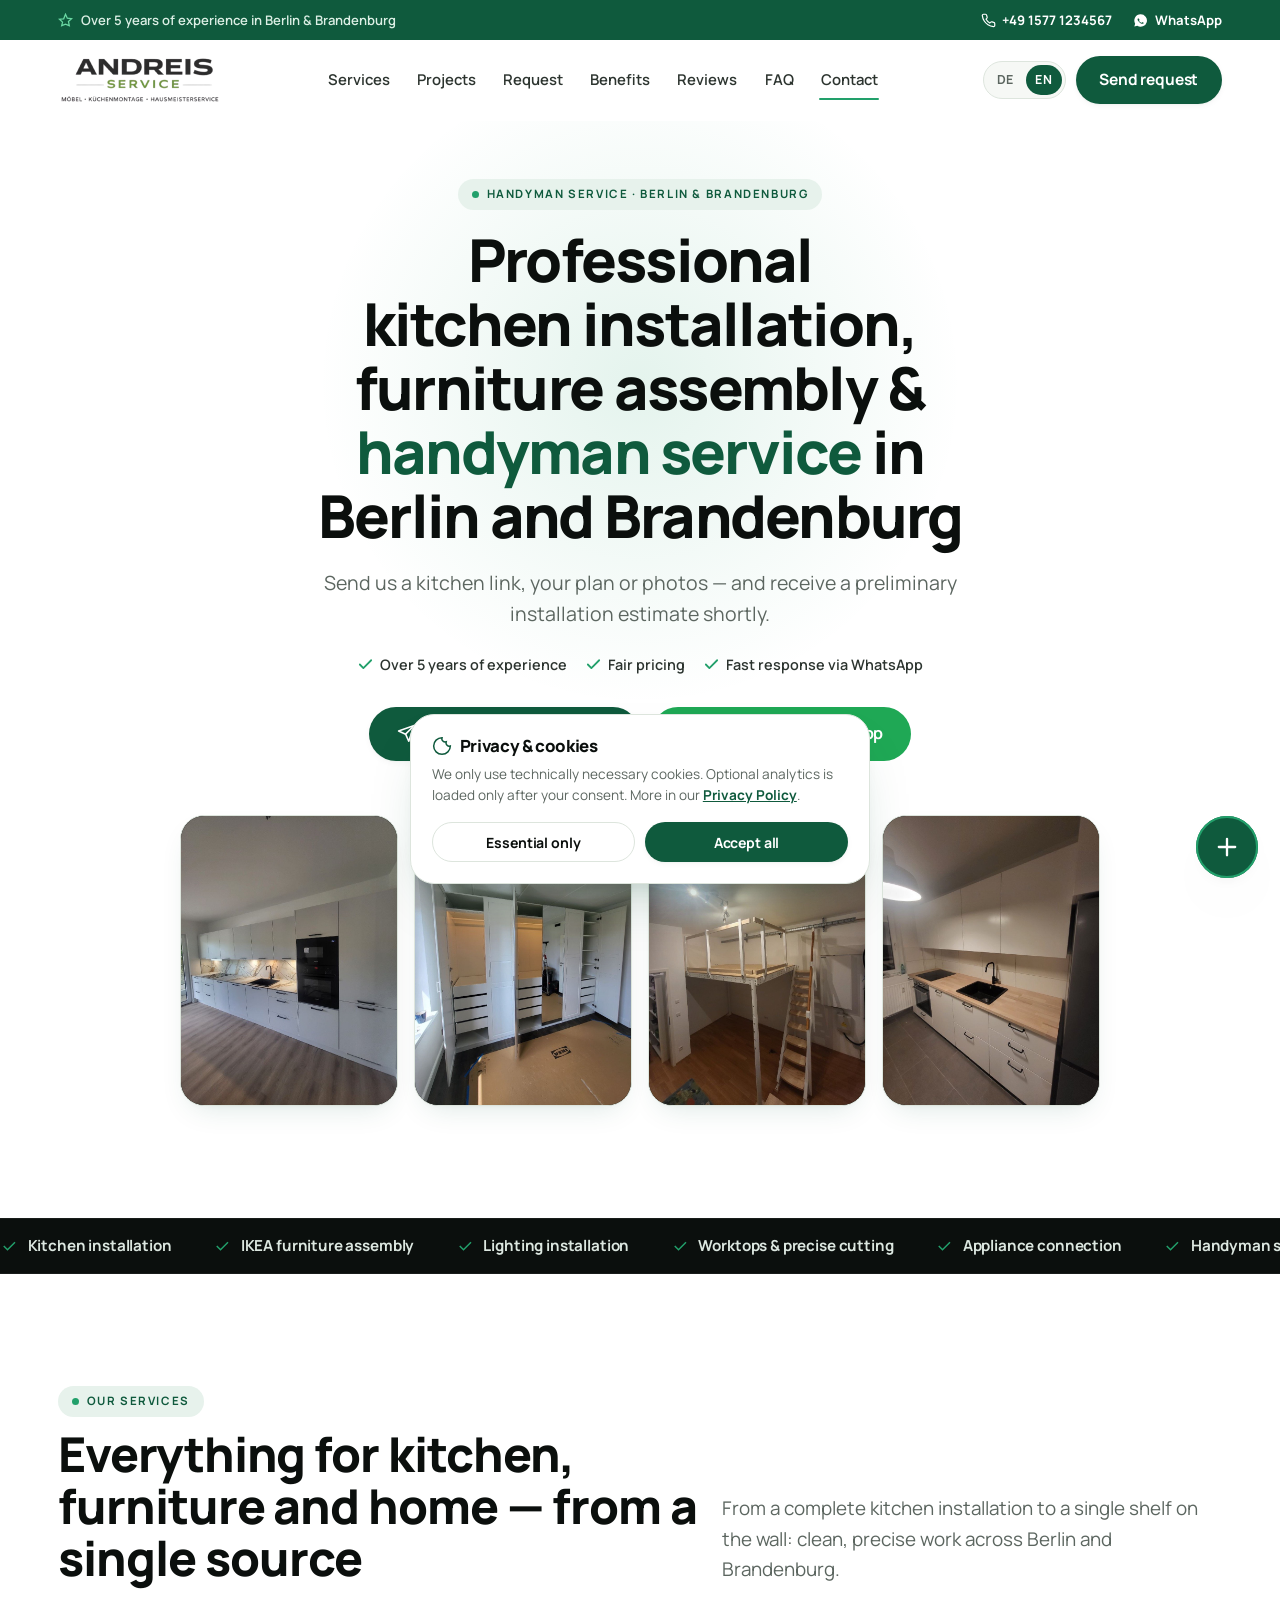
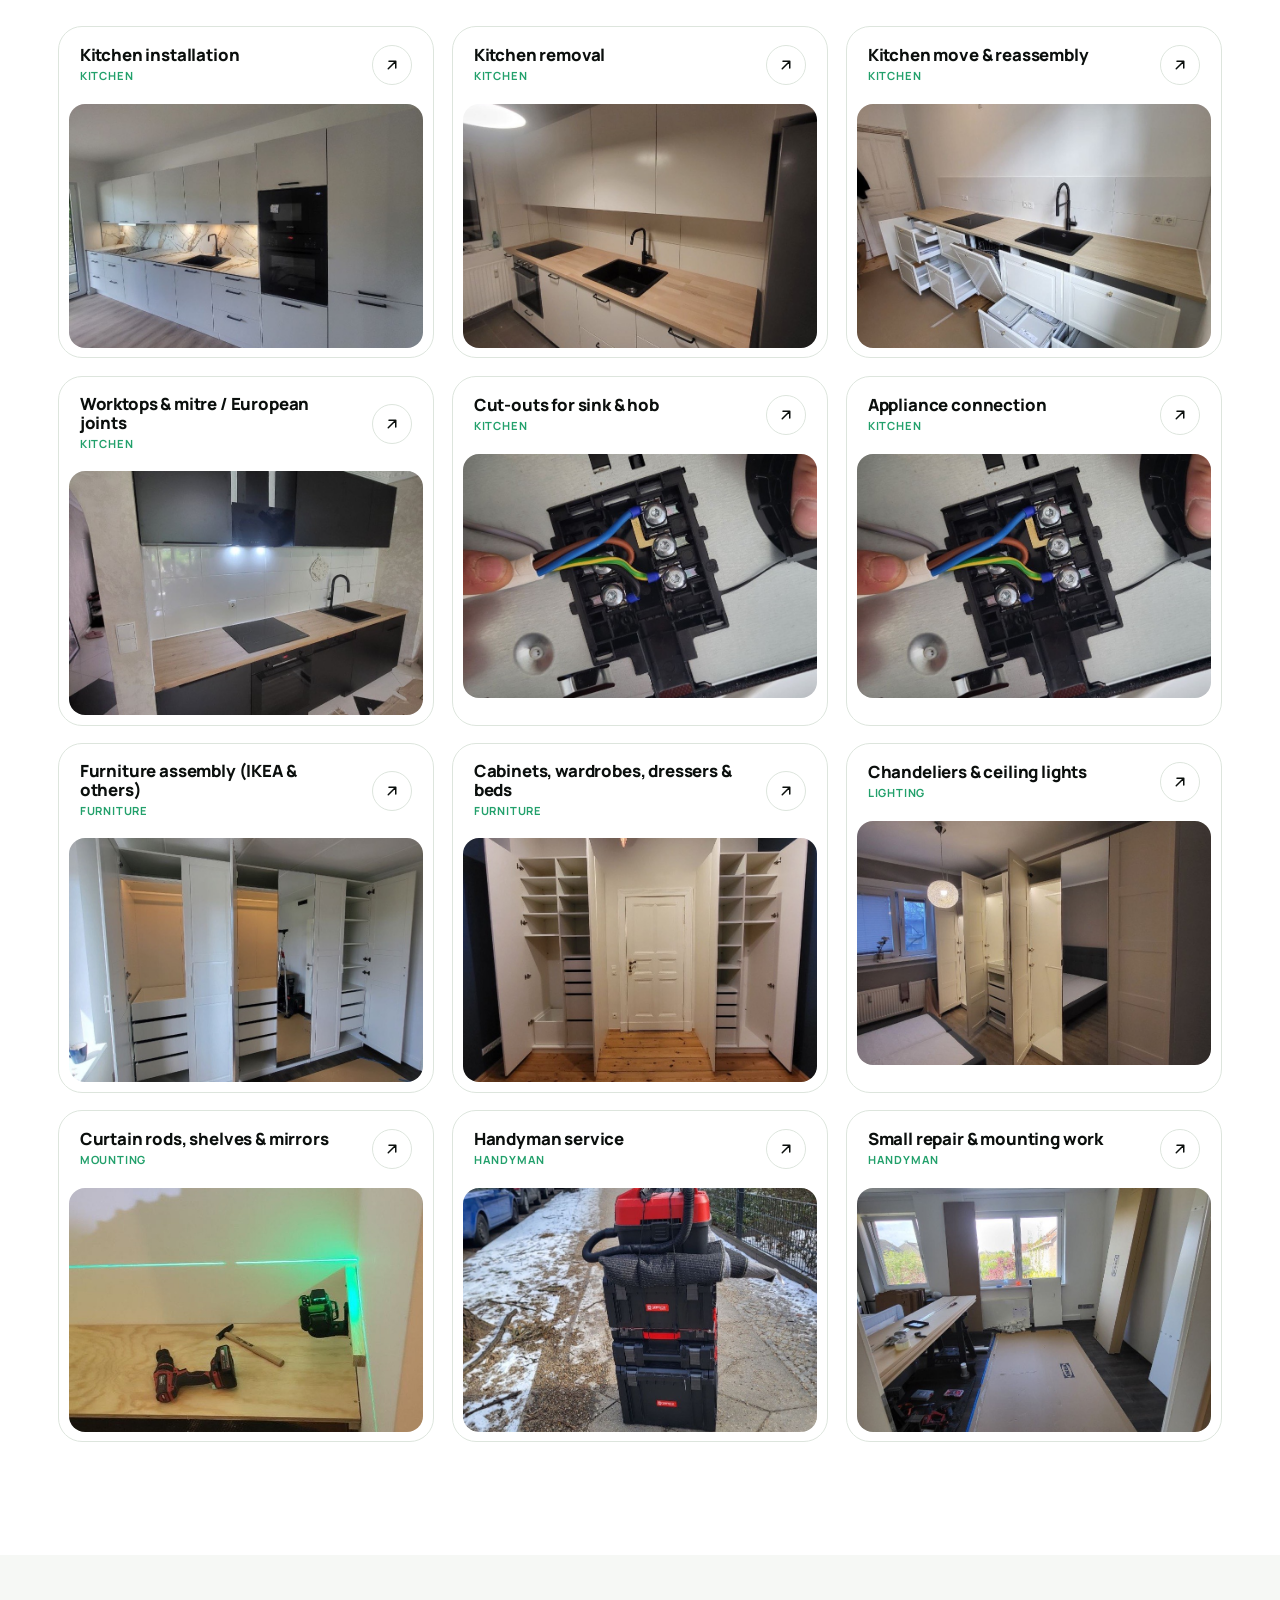
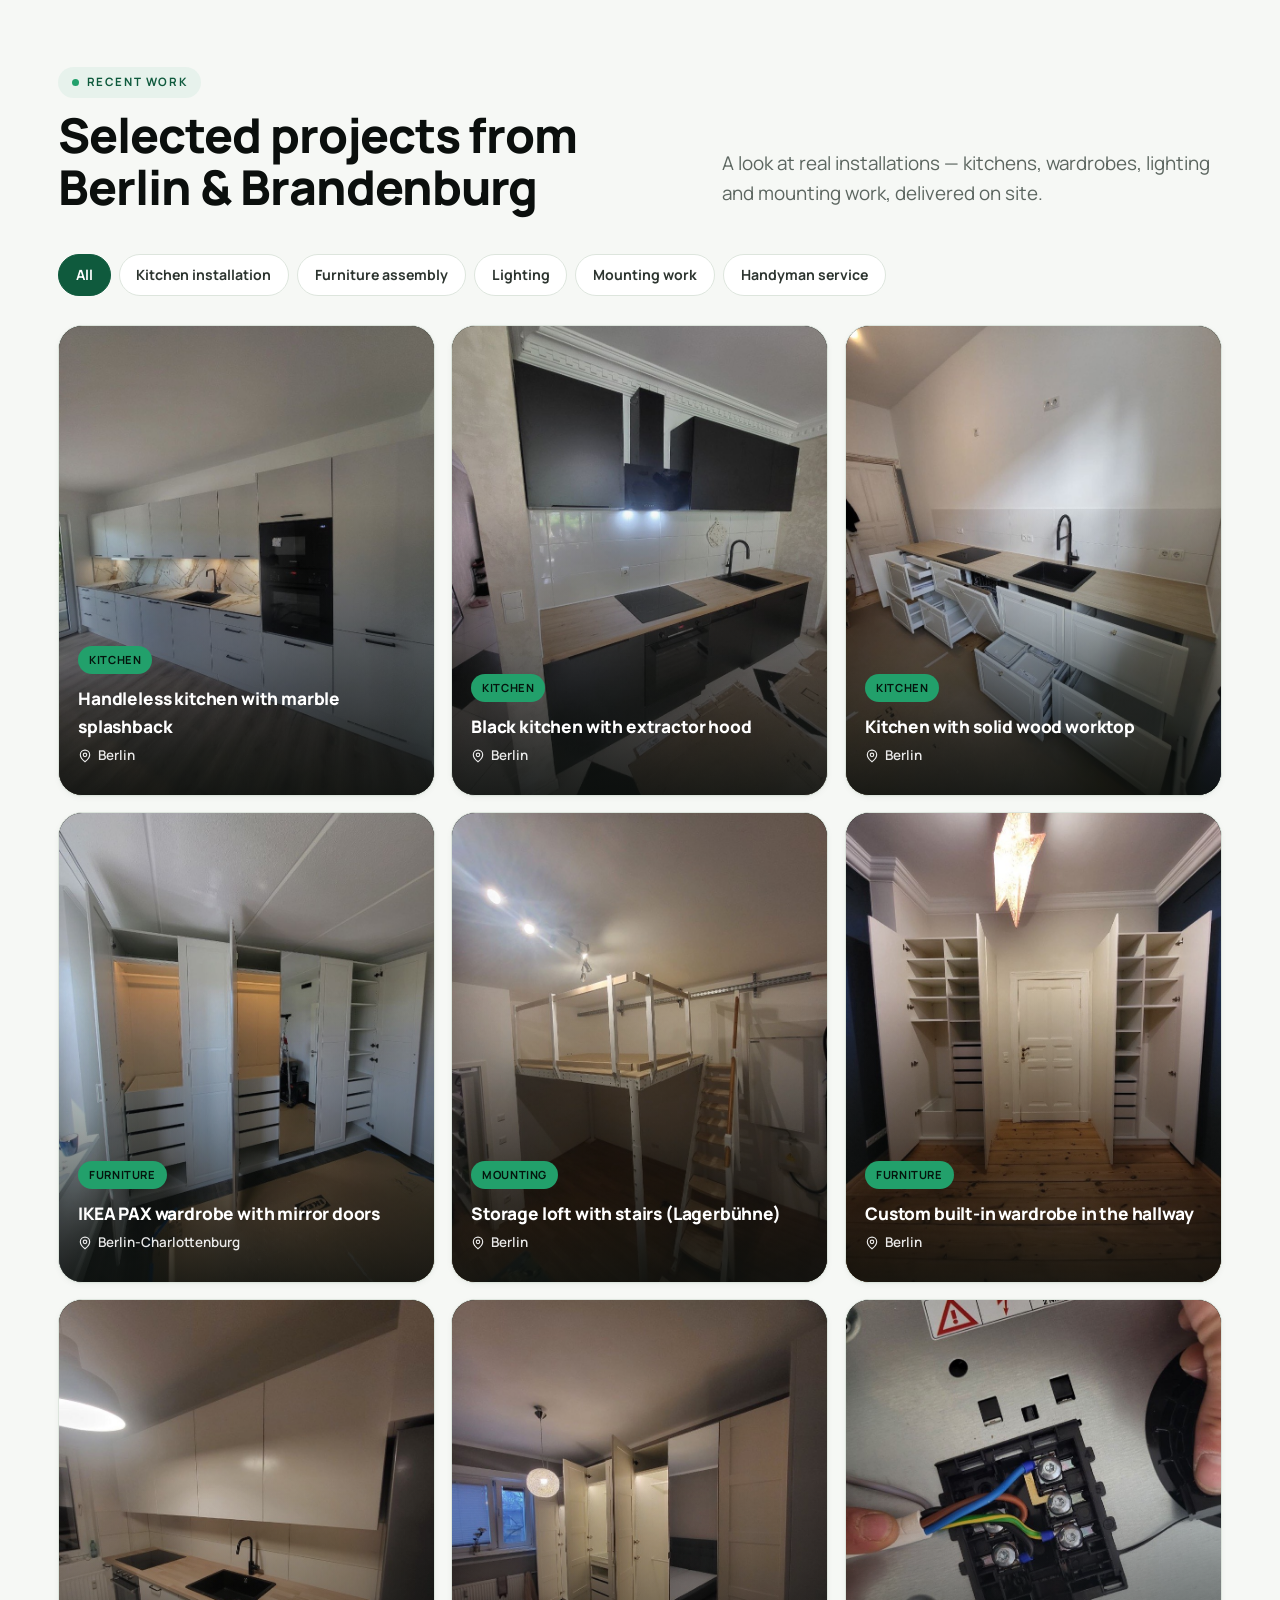
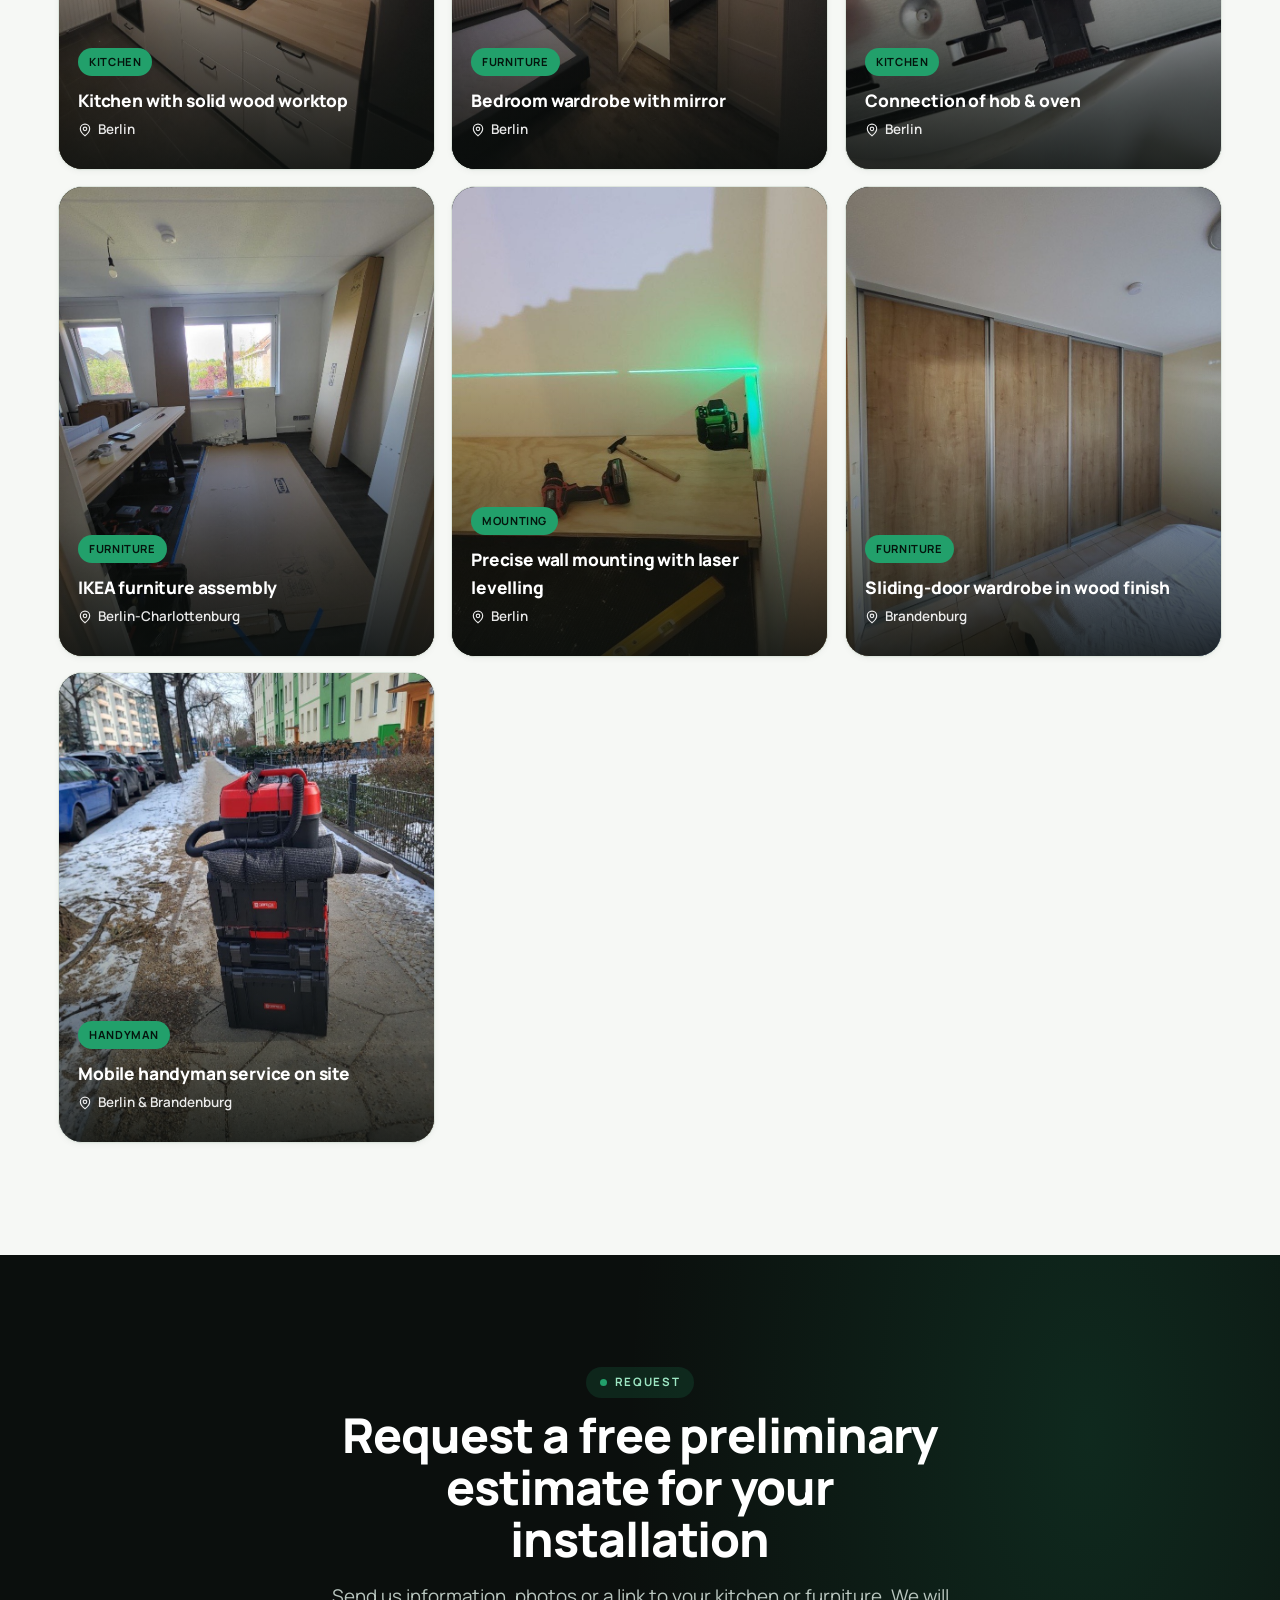
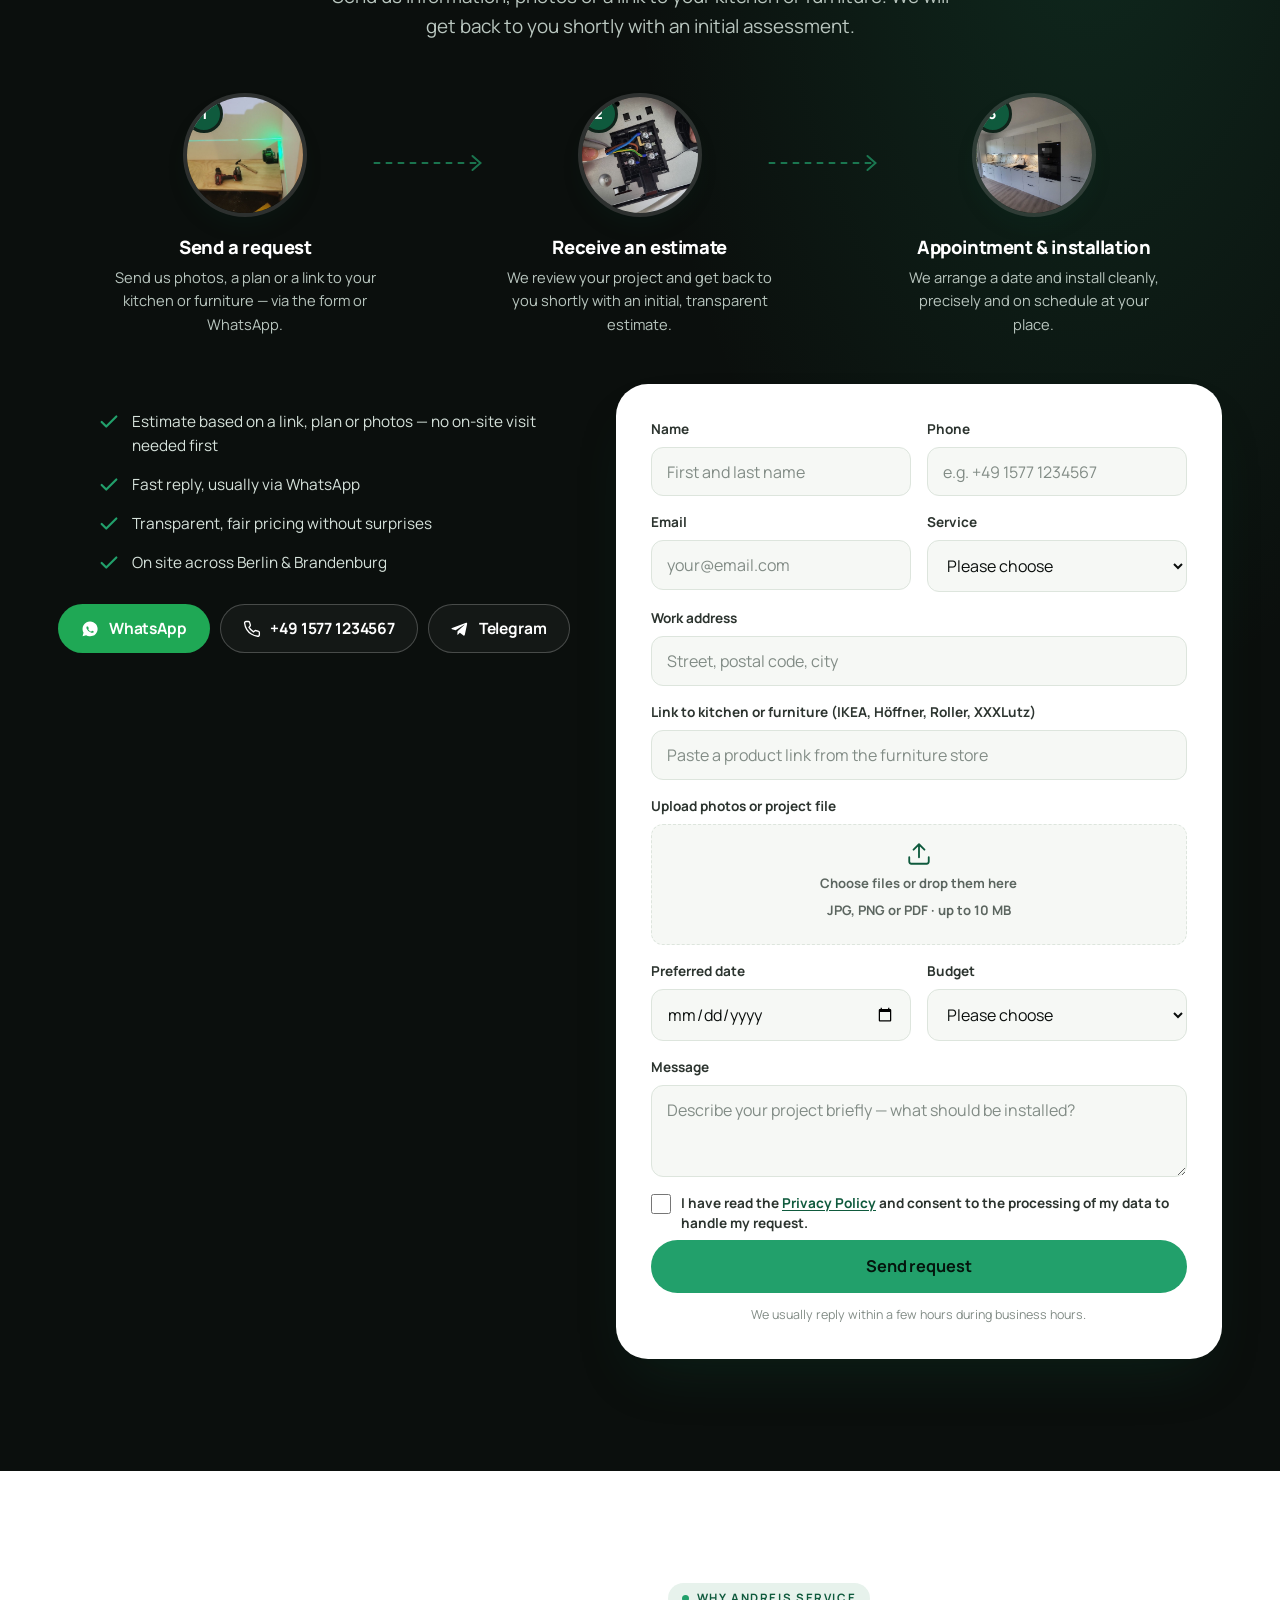
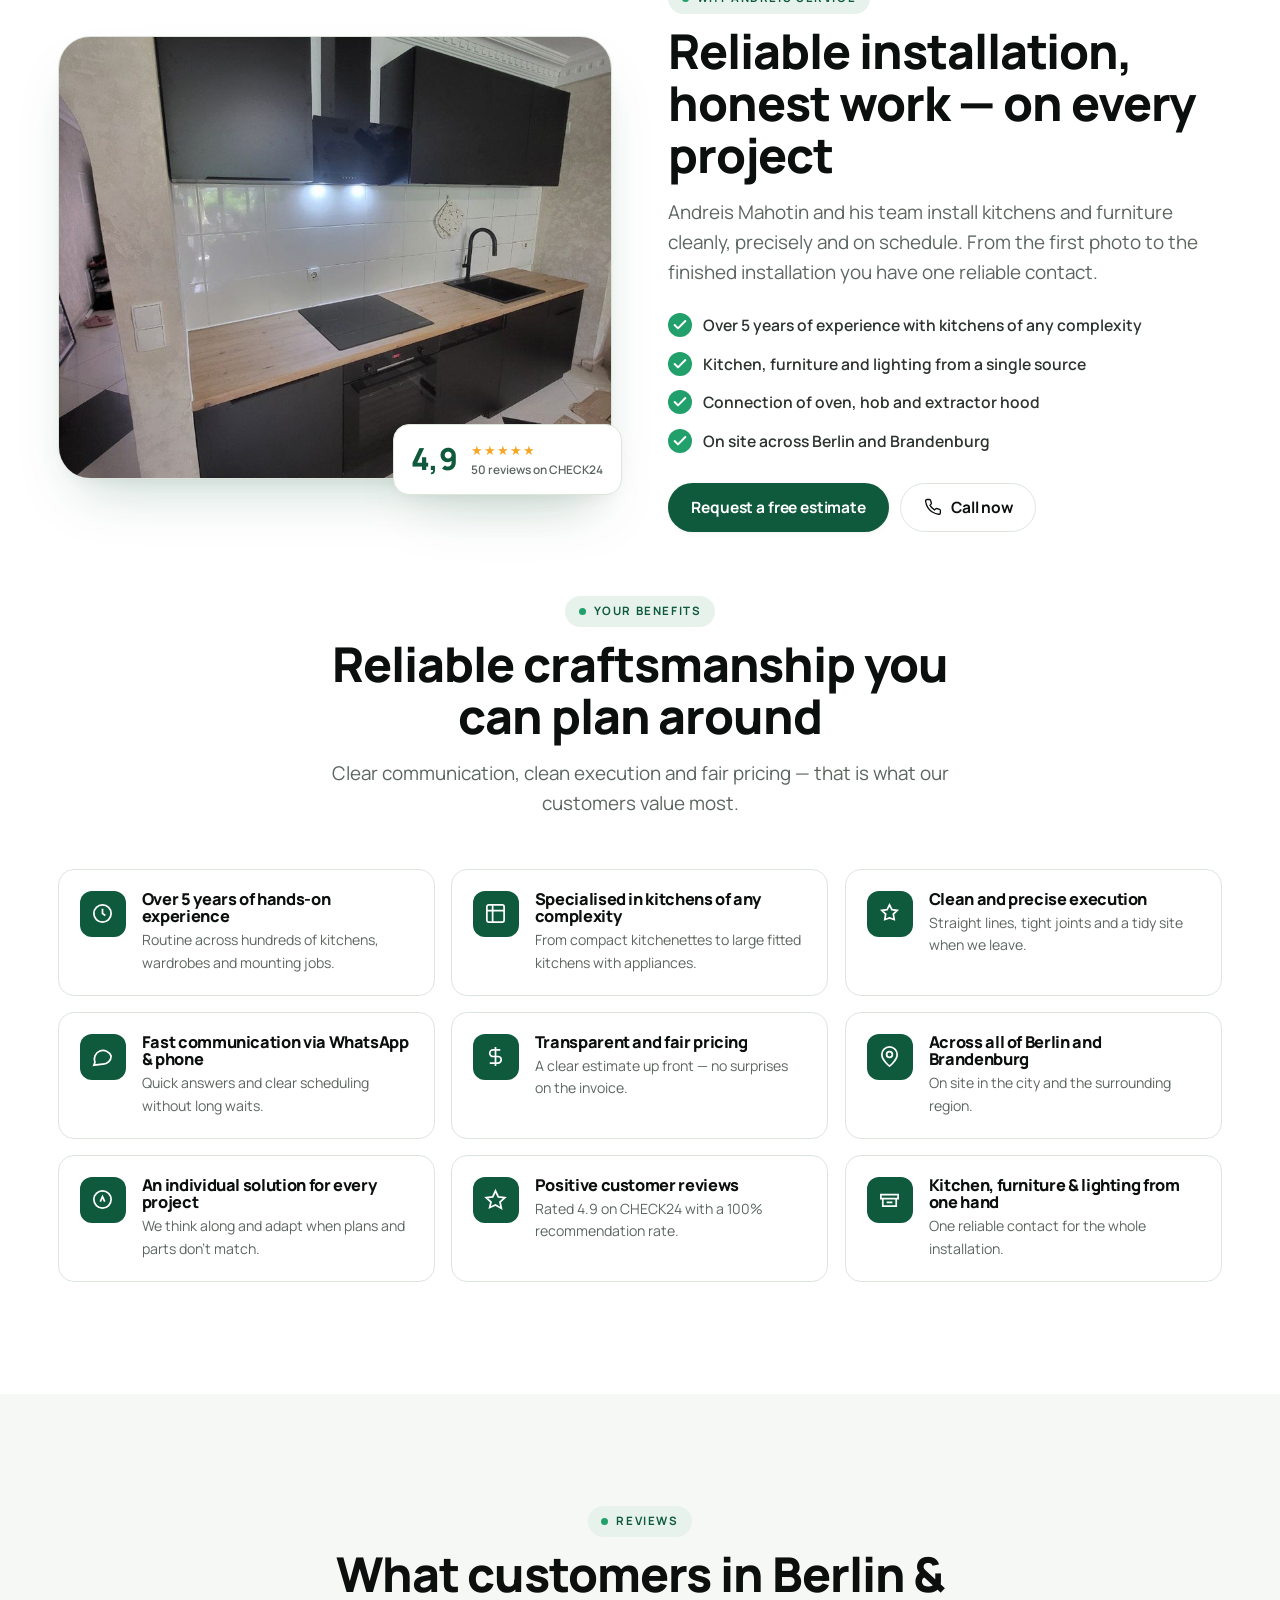
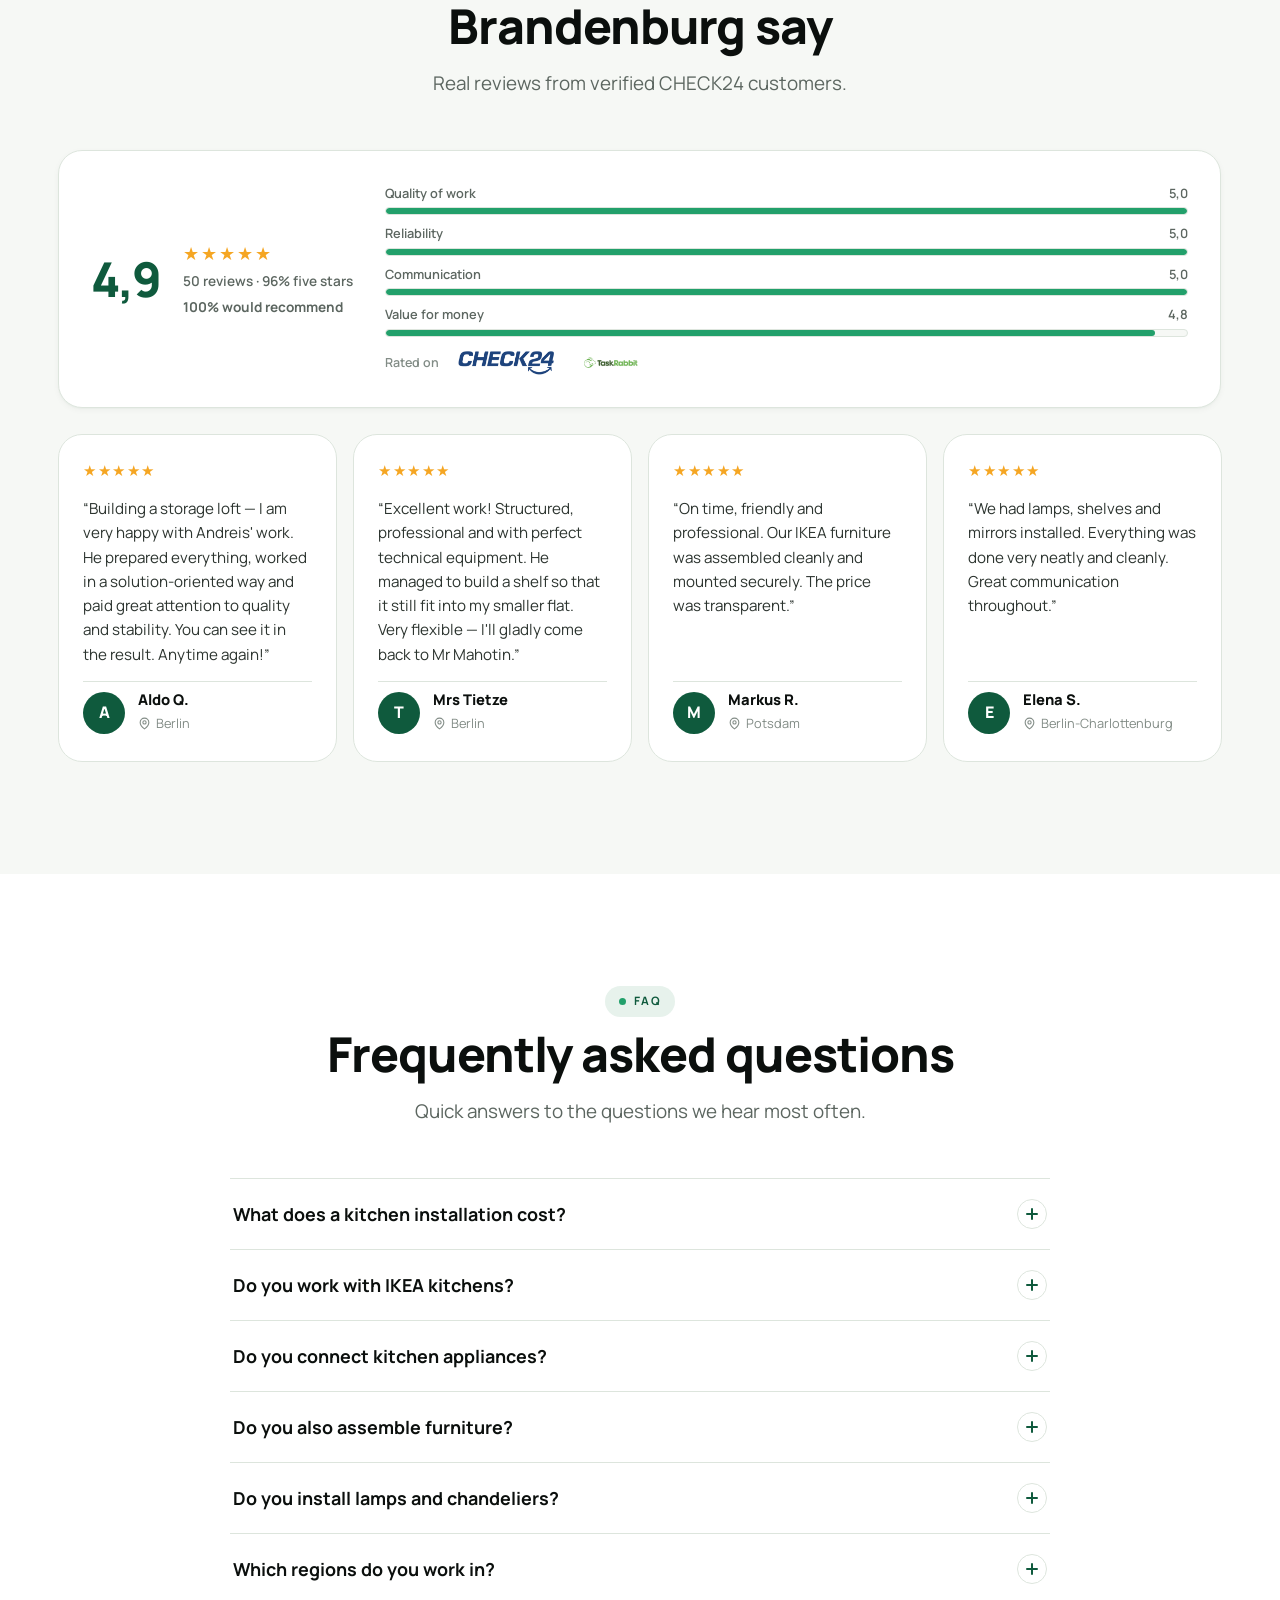
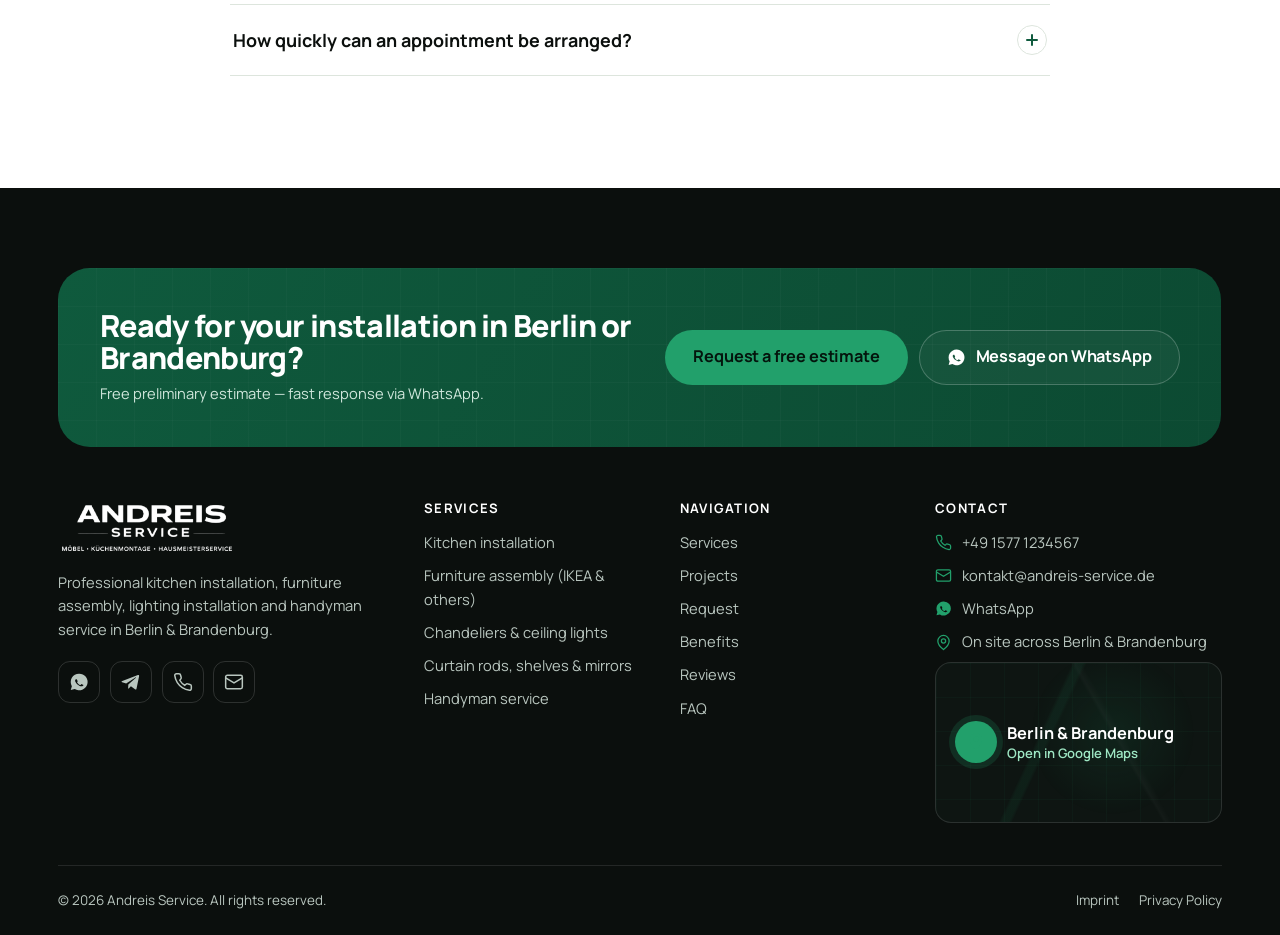
==== site/index.html @ c7c66be0 "Початковий коміт: сайт handyman + референсні ассети та дизайн-правила Запушено повний проєкт для кло" ====
<!DOCTYPE html>
<html lang="de">
<head>
  <meta charset="utf-8">
  <meta name="viewport" content="width=device-width, initial-scale=1">
  <title>Andreis Service – Küchenmontage, Möbelmontage & Hausmeisterservice in Berlin und Brandenburg</title>
  <meta name="description" content="Professionelle Küchenmontage, Möbelmontage, Beleuchtungsmontage und Hausmeisterservice in Berlin & Brandenburg. Senden Sie Fotos oder einen Link und erhalten Sie eine erste Kostenschätzung.">
  <meta name="theme-color" content="#0F5A3D">
  <link rel="canonical" href="https://andreis-service.de/">

  <meta property="og:type" content="website">
  <meta property="og:title" content="Andreis Service – Küchenmontage & Hausmeisterservice in Berlin & Brandenburg">
  <meta property="og:description" content="Professionelle Küchen- und Möbelmontage, Beleuchtung und Hausmeisterservice. Senden Sie Fotos oder einen Link für Ihre kostenlose Ersteinschätzung.">
  <meta property="og:image" content="assets/img/portfolio/p1.jpg">
  <meta property="og:locale" content="de_DE">

  <link rel="icon" href="assets/img/brand/logo.png">
  <link rel="preconnect" href="https://fonts.googleapis.com">
  <link rel="preconnect" href="https://fonts.gstatic.com" crossorigin>
  <link href="https://fonts.googleapis.com/css2?family=Manrope:wght@400;500;600;700;800&display=swap" rel="stylesheet">
  <link rel="stylesheet" href="css/styles.css">
  <link rel="stylesheet" href="css/blocks.css">

  <script type="application/ld+json">
  {
    "@context": "https://schema.org",
    "@type": "HomeAndConstructionBusiness",
    "name": "Andreis Service",
    "description": "Küchenmontage, Möbelmontage, Beleuchtungsmontage und Hausmeisterservice in Berlin und Brandenburg.",
    "areaServed": ["Berlin", "Brandenburg"],
    "aggregateRating": { "@type": "AggregateRating", "ratingValue": "4.9", "reviewCount": "50" },
    "knowsLanguage": ["de", "en"]
  }
  </script>
</head>
<body>
  <a class="skip-link" href="#hauptinhalt" data-i18n="a11y.skip">Zum Inhalt springen</a>

  <!-- ===================== TOP BAR ===================== -->
  <div class="topbar">
    <div class="container topbar__inner">
      <span class="topbar__left">
        <svg viewBox="0 0 24 24" fill="none" stroke="currentColor" stroke-width="2"><path d="m12 2 2.9 6.3 6.8.7-5 4.6 1.4 6.7L12 17.8 5.9 20.3 7.3 14.6l-5-4.6 6.8-.7Z"/></svg>
        <span data-i18n="tb.left">Über 5 Jahre Erfahrung in Berlin & Brandenburg</span>
      </span>
      <span class="topbar__right">
        <a data-contact="phone"><svg viewBox="0 0 24 24" fill="none" stroke="currentColor" stroke-width="1.9"><path d="M22 16.9v3a2 2 0 0 1-2.2 2 19.8 19.8 0 0 1-8.6-3.1 19.5 19.5 0 0 1-6-6 19.8 19.8 0 0 1-3.1-8.7A2 2 0 0 1 4.1 2h3a2 2 0 0 1 2 1.7c.1.9.4 1.8.7 2.7a2 2 0 0 1-.5 2.1L8.1 9.9a16 16 0 0 0 6 6l1.4-1.2a2 2 0 0 1 2.1-.5c.9.3 1.8.6 2.7.7a2 2 0 0 1 1.7 2Z"/></svg><span data-contact-text="phone">+49 1577 1234567</span></a>
        <a data-contact="whatsapp" target="_blank" rel="noopener"><svg viewBox="0 0 24 24" fill="currentColor"><path d="M12 2a10 10 0 0 0-8.6 15l-1.3 4.7 4.8-1.3A10 10 0 1 0 12 2Zm5.3 14c-.2.6-1.3 1.2-1.8 1.2s-1.3.3-4-1.4c-2.7-1.6-3.4-3.6-3.6-3.8s-.6-.9-.6-1.7.4-1.2.6-1.4.4-.2.6-.2h.5c.2 0 .4 0 .6.5l.7 1.7c.1.2.1.4 0 .6l-.4.5c-.2.2-.3.3-.1.6s.7 1.1 1.5 1.8c1 .9 1.8 1.1 2 1.2s.4.1.6-.1l.7-.8c.2-.3.4-.2.6-.1l1.7.8c.2.1.4.2.4.3s0 .8-.2 1.3Z"/></svg>WhatsApp</a>
      </span>
    </div>
  </div>

  <!-- ===================== 1 · HEADER ===================== -->
  <header class="header" id="seitenanfang">
    <div class="container header__inner">
      <a class="brand" href="#seitenanfang" aria-label="Andreis Service">
        <img src="assets/img/brand/logo.png" alt="Andreis Service Logo" width="148" height="46">
      </a>
      <nav class="nav" aria-label="Hauptnavigation">
        <a href="#leistungen" data-i18n="nav.services">Leistungen</a>
        <a href="#projekte" data-i18n="nav.portfolio">Projekte</a>
        <a href="#anfrage" data-i18n="nav.request">Anfrage</a>
        <a href="#vorteile" data-i18n="nav.advantages">Vorteile</a>
        <a href="#bewertungen" data-i18n="nav.reviews">Bewertungen</a>
        <a href="#faq" data-i18n="nav.faq">FAQ</a>
        <a href="#kontakt" data-i18n="nav.contact">Kontakt</a>
      </nav>
      <div class="header__actions">
        <div class="lang" role="group" aria-label="Sprache / Language">
          <button type="button" data-lang-btn="de" class="active" aria-pressed="true">DE</button>
          <button type="button" data-lang-btn="en" aria-pressed="false">EN</button>
        </div>
        <a class="btn btn--primary btn--header" data-open-popup href="#anfrage" data-i18n="cta.request">Anfrage senden</a>
        <button class="burger" aria-label="Menü öffnen" data-i18n-aria="aria.menu" aria-expanded="false" aria-controls="mobileMenu">
          <span></span><span></span><span></span>
        </button>
      </div>
    </div>
  </header>

  <!-- ===================== MOBILE MENU ===================== -->
  <div class="mobile-menu" id="mobileMenu">
    <div class="mobile-menu__panel" role="dialog" aria-modal="true" aria-label="Navigation">
      <div class="mobile-menu__top">
        <img src="assets/img/brand/logo.png" alt="Andreis Service Logo" height="42" width="136">
        <button class="mobile-menu__close" aria-label="Schließen" data-i18n-aria="aria.close">
          <svg viewBox="0 0 24 24" fill="none" stroke="currentColor" stroke-width="2" stroke-linecap="round"><path d="M18 6 6 18M6 6l12 12"/></svg>
        </button>
      </div>
      <nav class="mobile-nav" aria-label="Mobile Navigation">
        <a href="#leistungen"><span data-i18n="nav.services">Leistungen</span><svg viewBox="0 0 24 24" fill="none" stroke="currentColor" stroke-width="2.5" stroke-linecap="round"><path d="m9 18 6-6-6-6"/></svg></a>
        <a href="#projekte"><span data-i18n="nav.portfolio">Projekte</span><svg viewBox="0 0 24 24" fill="none" stroke="currentColor" stroke-width="2.5" stroke-linecap="round"><path d="m9 18 6-6-6-6"/></svg></a>
        <a href="#anfrage"><span data-i18n="nav.request">Anfrage</span><svg viewBox="0 0 24 24" fill="none" stroke="currentColor" stroke-width="2.5" stroke-linecap="round"><path d="m9 18 6-6-6-6"/></svg></a>
        <a href="#vorteile"><span data-i18n="nav.advantages">Vorteile</span><svg viewBox="0 0 24 24" fill="none" stroke="currentColor" stroke-width="2.5" stroke-linecap="round"><path d="m9 18 6-6-6-6"/></svg></a>
        <a href="#bewertungen"><span data-i18n="nav.reviews">Bewertungen</span><svg viewBox="0 0 24 24" fill="none" stroke="currentColor" stroke-width="2.5" stroke-linecap="round"><path d="m9 18 6-6-6-6"/></svg></a>
        <a href="#faq"><span data-i18n="nav.faq">FAQ</span><svg viewBox="0 0 24 24" fill="none" stroke="currentColor" stroke-width="2.5" stroke-linecap="round"><path d="m9 18 6-6-6-6"/></svg></a>
        <a href="#kontakt"><span data-i18n="nav.contact">Kontakt</span><svg viewBox="0 0 24 24" fill="none" stroke="currentColor" stroke-width="2.5" stroke-linecap="round"><path d="m9 18 6-6-6-6"/></svg></a>
      </nav>
      <div class="mobile-menu__contact">
        <a data-contact="whatsapp" target="_blank" rel="noopener">
          <svg viewBox="0 0 24 24" fill="currentColor"><path d="M12 2a10 10 0 0 0-8.6 15l-1.3 4.7 4.8-1.3A10 10 0 1 0 12 2Zm5.3 14c-.2.6-1.3 1.2-1.8 1.2s-1.3.3-4-1.4c-2.7-1.6-3.4-3.6-3.6-3.8s-.6-.9-.6-1.7.4-1.2.6-1.4.4-.2.6-.2h.5c.2 0 .4 0 .6.5l.7 1.7c.1.2.1.4 0 .6l-.4.5c-.2.2-.3.3-.1.6s.7 1.1 1.5 1.8c1 .9 1.8 1.1 2 1.2s.4.1.6-.1l.7-.8c.2-.3.4-.2.6-.1l1.7.8c.2.1.4.2.4.3s0 .8-.2 1.3Z"/></svg>
          <span>WhatsApp</span>
        </a>
        <a data-contact="phone">
          <svg viewBox="0 0 24 24" fill="none" stroke="currentColor" stroke-width="1.8"><path d="M22 16.9v3a2 2 0 0 1-2.2 2 19.8 19.8 0 0 1-8.6-3.1 19.5 19.5 0 0 1-6-6 19.8 19.8 0 0 1-3.1-8.7A2 2 0 0 1 4.1 2h3a2 2 0 0 1 2 1.7c.1.9.4 1.8.7 2.7a2 2 0 0 1-.5 2.1L8.1 9.9a16 16 0 0 0 6 6l1.4-1.2a2 2 0 0 1 2.1-.5c.9.3 1.8.6 2.7.7a2 2 0 0 1 1.7 2Z"/></svg>
          <span data-contact-text="phone">+49 1577 1234567</span>
        </a>
        <a data-contact="email">
          <svg viewBox="0 0 24 24" fill="none" stroke="currentColor" stroke-width="1.8"><rect x="2" y="4" width="20" height="16" rx="2"/><path d="m22 7-10 6L2 7"/></svg>
          <span data-contact-text="email">kontakt@andreis-service.de</span>
        </a>
        <a data-contact="telegram" target="_blank" rel="noopener">
          <svg viewBox="0 0 24 24" fill="currentColor"><path d="M21.9 4.3 18.6 20c-.2 1-.9 1.3-1.8.8l-4.9-3.6-2.4 2.3c-.3.3-.5.5-1 .5l.3-5 9.1-8.2c.4-.4-.1-.6-.6-.2L6.2 13.9l-4.8-1.5c-1-.3-1-1 .2-1.5l18.7-7.2c.9-.3 1.6.2 1.4 1.6Z"/></svg>
          <span data-contact-text="telegram">@AndreisService</span>
        </a>
      </div>
      <div class="mobile-menu__lang">
        <span>Sprache / Language:</span>
        <div class="lang" role="group" aria-label="Sprache / Language">
          <button type="button" data-lang-btn="de" class="active">DE</button>
          <button type="button" data-lang-btn="en">EN</button>
        </div>
      </div>
    </div>
  </div>

  <main id="hauptinhalt">

    <!-- ===================== 2 · HERO / FIRST SCREEN ===================== -->
    <section class="hero">
      <div class="container">
        <div class="hero__grid">
          <div class="hero__copy reveal">
            <span class="eyebrow" data-i18n="hero.eyebrow">Hausmeisterservice · Berlin & Brandenburg</span>
            <h1 data-anim="words" data-i18n="hero.h1">Professionelle Küchenmontage, Möbelmontage &amp; <span class="hl">Hausmeisterservice</span> in Berlin und Brandenburg</h1>
            <p class="hero__sub" data-i18n="hero.sub">Senden Sie uns einen Link zur Küche, Ihren Plan oder Fotos — und erhalten Sie kurzfristig eine erste Kostenschätzung für die Montage.</p>
            <div class="hero__trust">
              <span><svg viewBox="0 0 24 24" fill="none" stroke="currentColor" stroke-width="2.5" stroke-linecap="round" stroke-linejoin="round"><path d="M20 6 9 17l-5-5"/></svg><span data-i18n="hero.t1">Über 5 Jahre Erfahrung</span></span>
              <span><svg viewBox="0 0 24 24" fill="none" stroke="currentColor" stroke-width="2.5" stroke-linecap="round" stroke-linejoin="round"><path d="M20 6 9 17l-5-5"/></svg><span data-i18n="hero.t2">Faire Preise</span></span>
              <span><svg viewBox="0 0 24 24" fill="none" stroke="currentColor" stroke-width="2.5" stroke-linecap="round" stroke-linejoin="round"><path d="M20 6 9 17l-5-5"/></svg><span data-i18n="hero.t3">Schnelle Antwort per WhatsApp</span></span>
            </div>
            <div class="hero__cta">
              <a class="btn btn--primary btn--lg" data-open-popup href="#anfrage">
                <svg viewBox="0 0 24 24" fill="none" stroke="currentColor" stroke-width="2" stroke-linecap="round" stroke-linejoin="round"><path d="m22 2-7 20-4-9-9-4Z"/><path d="M22 2 11 13"/></svg>
                <span data-i18n="cta.estimate">Kostenlose Einschätzung anfragen</span>
              </a>
              <a class="btn btn--whatsapp btn--lg" data-contact="whatsapp" target="_blank" rel="noopener">
                <svg viewBox="0 0 24 24" fill="currentColor"><path d="M12 2a10 10 0 0 0-8.6 15l-1.3 4.7 4.8-1.3A10 10 0 1 0 12 2Zm5.3 14c-.2.6-1.3 1.2-1.8 1.2s-1.3.3-4-1.4c-2.7-1.6-3.4-3.6-3.6-3.8s-.6-.9-.6-1.7.4-1.2.6-1.4.4-.2.6-.2h.5c.2 0 .4 0 .6.5l.7 1.7c.1.2.1.4 0 .6l-.4.5c-.2.2-.3.3-.1.6s.7 1.1 1.5 1.8c1 .9 1.8 1.1 2 1.2s.4.1.6-.1l.7-.8c.2-.3.4-.2.6-.1l1.7.8c.2.1.4.2.4.3s0 .8-.2 1.3Z"/></svg>
                <span data-i18n="cta.whatsapp">WhatsApp schreiben</span>
              </a>
            </div>
          </div>

          <div class="hero__strip reveal" data-delay="2">
            <div class="hero__strip-badge">
              <span class="rating" data-count="4.9" data-dec="1">4,9</span>
              <div>
                <div class="stars" aria-hidden="true">★★★★★</div>
                <div class="meta" data-i18n="hero.badgeMeta">50 Bewertungen auf CHECK24</div>
              </div>
            </div>
            <div class="hero__strip-item"><img src="assets/img/portfolio/p1.jpg" alt="Grifflose Küche mit Marmor-Rückwand in Berlin" loading="eager" width="320" height="427"></div>
            <div class="hero__strip-item"><img src="assets/img/portfolio/p7.jpg" alt="IKEA PAX Kleiderschrank mit Spiegeltüren" loading="eager" width="320" height="427"></div>
            <div class="hero__strip-item"><img src="assets/img/portfolio/p9.jpg" alt="Aufbau einer Lagerbühne mit Treppe" loading="lazy" width="320" height="427"></div>
            <div class="hero__strip-item"><img src="assets/img/portfolio/p13.jpg" alt="Helle Küche mit Massivholz-Arbeitsplatte" loading="lazy" width="320" height="427"></div>
          </div>
        </div>
      </div>
    </section>

    <!-- Ticker (decorative) -->
    <div class="ticker" aria-hidden="true">
      <div class="ticker__track">
        <span class="ticker__item"><svg viewBox="0 0 24 24" fill="none" stroke="currentColor" stroke-width="2"><path d="m5 12 5 5L20 7"/></svg><span data-i18n="tick.1">Küchenmontage</span></span>
        <span class="ticker__item"><svg viewBox="0 0 24 24" fill="none" stroke="currentColor" stroke-width="2"><path d="m5 12 5 5L20 7"/></svg><span data-i18n="tick.2">IKEA Möbelmontage</span></span>
        <span class="ticker__item"><svg viewBox="0 0 24 24" fill="none" stroke="currentColor" stroke-width="2"><path d="m5 12 5 5L20 7"/></svg><span data-i18n="tick.3">Beleuchtungsmontage</span></span>
        <span class="ticker__item"><svg viewBox="0 0 24 24" fill="none" stroke="currentColor" stroke-width="2"><path d="m5 12 5 5L20 7"/></svg><span data-i18n="tick.4">Arbeitsplatten & Zuschnitt</span></span>
        <span class="ticker__item"><svg viewBox="0 0 24 24" fill="none" stroke="currentColor" stroke-width="2"><path d="m5 12 5 5L20 7"/></svg><span data-i18n="tick.5">Geräteanschluss</span></span>
        <span class="ticker__item"><svg viewBox="0 0 24 24" fill="none" stroke="currentColor" stroke-width="2"><path d="m5 12 5 5L20 7"/></svg><span data-i18n="tick.6">Hausmeisterservice</span></span>
        <span class="ticker__item"><svg viewBox="0 0 24 24" fill="none" stroke="currentColor" stroke-width="2"><path d="m5 12 5 5L20 7"/></svg><span data-i18n="tick.7">Berlin & Brandenburg</span></span>
        <span class="ticker__item"><svg viewBox="0 0 24 24" fill="none" stroke="currentColor" stroke-width="2"><path d="m5 12 5 5L20 7"/></svg><span data-i18n="tick.1">Küchenmontage</span></span>
        <span class="ticker__item"><svg viewBox="0 0 24 24" fill="none" stroke="currentColor" stroke-width="2"><path d="m5 12 5 5L20 7"/></svg><span data-i18n="tick.2">IKEA Möbelmontage</span></span>
        <span class="ticker__item"><svg viewBox="0 0 24 24" fill="none" stroke="currentColor" stroke-width="2"><path d="m5 12 5 5L20 7"/></svg><span data-i18n="tick.3">Beleuchtungsmontage</span></span>
        <span class="ticker__item"><svg viewBox="0 0 24 24" fill="none" stroke="currentColor" stroke-width="2"><path d="m5 12 5 5L20 7"/></svg><span data-i18n="tick.4">Arbeitsplatten & Zuschnitt</span></span>
        <span class="ticker__item"><svg viewBox="0 0 24 24" fill="none" stroke="currentColor" stroke-width="2"><path d="m5 12 5 5L20 7"/></svg><span data-i18n="tick.5">Geräteanschluss</span></span>
        <span class="ticker__item"><svg viewBox="0 0 24 24" fill="none" stroke="currentColor" stroke-width="2"><path d="m5 12 5 5L20 7"/></svg><span data-i18n="tick.6">Hausmeisterservice</span></span>
        <span class="ticker__item"><svg viewBox="0 0 24 24" fill="none" stroke="currentColor" stroke-width="2"><path d="m5 12 5 5L20 7"/></svg><span data-i18n="tick.7">Berlin & Brandenburg</span></span>
      </div>
    </div>

    <!-- ===================== 3 · SERVICES ===================== -->
    <section class="section" id="leistungen">
      <div class="container">
        <div class="svc-head reveal">
          <div>
            <span class="eyebrow" data-i18n="svc.eyebrow">Unsere Leistungen</span>
            <h2 data-anim="words" data-i18n="svc.h2">Alles rund um Küche, Möbel und Wohnung — aus einer Hand</h2>
          </div>
          <p class="lead" data-i18n="svc.lead">Von der kompletten Küchenmontage bis zum einzelnen Regal an der Wand: saubere, präzise Arbeit in ganz Berlin und Brandenburg.</p>
        </div>

        <div class="svc-cards">
          <article class="svc-card reveal"><div class="svc-card__head"><div><h3 data-i18n="s1.t">Küchenmontage</h3><div class="svc-card__cat" data-i18n="cat.kitchen">Küche</div></div><button class="svc-card__arrow" data-open-popup aria-label="Anfragen" data-i18n-aria="cta.estimate"><svg viewBox="0 0 24 24" fill="none" stroke="currentColor" stroke-width="2" stroke-linecap="round" stroke-linejoin="round"><path d="M7 17 17 7M8 7h9v9"/></svg></button></div><div class="svc-card__media"><img src="assets/img/portfolio/p1.jpg" alt="Küchenmontage in Berlin" loading="lazy" width="420" height="290"></div></article>
          <article class="svc-card reveal" data-delay="1"><div class="svc-card__head"><div><h3 data-i18n="s2.t">Küchendemontage</h3><div class="svc-card__cat" data-i18n="cat.kitchen">Küche</div></div><button class="svc-card__arrow" data-open-popup aria-label="Anfragen" data-i18n-aria="cta.estimate"><svg viewBox="0 0 24 24" fill="none" stroke="currentColor" stroke-width="2" stroke-linecap="round" stroke-linejoin="round"><path d="M7 17 17 7M8 7h9v9"/></svg></button></div><div class="svc-card__media"><img src="assets/img/portfolio/p13.jpg" alt="Küchendemontage und Vorbereitung" loading="lazy" width="420" height="290"></div></article>
          <article class="svc-card reveal" data-delay="2"><div class="svc-card__head"><div><h3 data-i18n="s3.t">Umzug und Wiedermontage von Küchen</h3><div class="svc-card__cat" data-i18n="cat.kitchen">Küche</div></div><button class="svc-card__arrow" data-open-popup aria-label="Anfragen" data-i18n-aria="cta.estimate"><svg viewBox="0 0 24 24" fill="none" stroke="currentColor" stroke-width="2" stroke-linecap="round" stroke-linejoin="round"><path d="M7 17 17 7M8 7h9v9"/></svg></button></div><div class="svc-card__media"><img src="assets/img/portfolio/p3.jpg" alt="Küchenumzug und Wiedermontage" loading="lazy" width="420" height="290"></div></article>
          <article class="svc-card reveal"><div class="svc-card__head"><div><h3 data-i18n="s4.t">Arbeitsplattenmontage & Gehrungsschnitt</h3><div class="svc-card__cat" data-i18n="cat.kitchen">Küche</div></div><button class="svc-card__arrow" data-open-popup aria-label="Anfragen" data-i18n-aria="cta.estimate"><svg viewBox="0 0 24 24" fill="none" stroke="currentColor" stroke-width="2" stroke-linecap="round" stroke-linejoin="round"><path d="M7 17 17 7M8 7h9v9"/></svg></button></div><div class="svc-card__media"><img src="assets/img/portfolio/p6.jpg" alt="Arbeitsplattenmontage mit Gehrungsschnitt" loading="lazy" width="420" height="290"></div></article>
          <article class="svc-card reveal" data-delay="1"><div class="svc-card__head"><div><h3 data-i18n="s5.t">Ausschnitte für Spüle und Kochfeld</h3><div class="svc-card__cat" data-i18n="cat.kitchen">Küche</div></div><button class="svc-card__arrow" data-open-popup aria-label="Anfragen" data-i18n-aria="cta.estimate"><svg viewBox="0 0 24 24" fill="none" stroke="currentColor" stroke-width="2" stroke-linecap="round" stroke-linejoin="round"><path d="M7 17 17 7M8 7h9v9"/></svg></button></div><div class="svc-card__media"><img src="assets/img/portfolio/p4.jpg" alt="Ausschnitte für Spüle und Kochfeld" loading="lazy" width="420" height="290"></div></article>
          <article class="svc-card reveal" data-delay="2"><div class="svc-card__head"><div><h3 data-i18n="s6.t">Anschluss von Küchengeräten</h3><div class="svc-card__cat" data-i18n="cat.kitchen">Küche</div></div><button class="svc-card__arrow" data-open-popup aria-label="Anfragen" data-i18n-aria="cta.estimate"><svg viewBox="0 0 24 24" fill="none" stroke="currentColor" stroke-width="2" stroke-linecap="round" stroke-linejoin="round"><path d="M7 17 17 7M8 7h9v9"/></svg></button></div><div class="svc-card__media"><img src="assets/img/portfolio/p4.jpg" alt="Anschluss von Kochfeld und Backofen" loading="lazy" width="420" height="290"></div></article>
          <article class="svc-card reveal"><div class="svc-card__head"><div><h3 data-i18n="s7.t">Möbelmontage von IKEA und anderen Herstellern</h3><div class="svc-card__cat" data-i18n="cat.furniture">Möbel</div></div><button class="svc-card__arrow" data-open-popup aria-label="Anfragen" data-i18n-aria="cta.estimate"><svg viewBox="0 0 24 24" fill="none" stroke="currentColor" stroke-width="2" stroke-linecap="round" stroke-linejoin="round"><path d="M7 17 17 7M8 7h9v9"/></svg></button></div><div class="svc-card__media"><img src="assets/img/portfolio/p7.jpg" alt="IKEA Möbelmontage" loading="lazy" width="420" height="290"></div></article>
          <article class="svc-card reveal" data-delay="1"><div class="svc-card__head"><div><h3 data-i18n="s8.t">Schränke, Kleiderschränke, Kommoden & Betten</h3><div class="svc-card__cat" data-i18n="cat.furniture">Möbel</div></div><button class="svc-card__arrow" data-open-popup aria-label="Anfragen" data-i18n-aria="cta.estimate"><svg viewBox="0 0 24 24" fill="none" stroke="currentColor" stroke-width="2" stroke-linecap="round" stroke-linejoin="round"><path d="M7 17 17 7M8 7h9v9"/></svg></button></div><div class="svc-card__media"><img src="assets/img/portfolio/p5.jpg" alt="Montage von Schränken und Betten" loading="lazy" width="420" height="290"></div></article>
          <article class="svc-card reveal" data-delay="2"><div class="svc-card__head"><div><h3 data-i18n="s9.t">Kronleuchter und Deckenleuchten</h3><div class="svc-card__cat" data-i18n="cat.light">Beleuchtung</div></div><button class="svc-card__arrow" data-open-popup aria-label="Anfragen" data-i18n-aria="cta.estimate"><svg viewBox="0 0 24 24" fill="none" stroke="currentColor" stroke-width="2" stroke-linecap="round" stroke-linejoin="round"><path d="M7 17 17 7M8 7h9v9"/></svg></button></div><div class="svc-card__media"><img src="assets/img/portfolio/p10.jpg" alt="Montage von Deckenleuchten" loading="lazy" width="420" height="290"></div></article>
          <article class="svc-card reveal"><div class="svc-card__head"><div><h3 data-i18n="s10.t">Gardinenstangen, Regale und Spiegel</h3><div class="svc-card__cat" data-i18n="cat.mount">Montage</div></div><button class="svc-card__arrow" data-open-popup aria-label="Anfragen" data-i18n-aria="cta.estimate"><svg viewBox="0 0 24 24" fill="none" stroke="currentColor" stroke-width="2" stroke-linecap="round" stroke-linejoin="round"><path d="M7 17 17 7M8 7h9v9"/></svg></button></div><div class="svc-card__media"><img src="assets/img/portfolio/p2.jpg" alt="Wandmontage von Regalen und Spiegeln mit Laser" loading="lazy" width="420" height="290"></div></article>
          <article class="svc-card reveal" data-delay="1"><div class="svc-card__head"><div><h3 data-i18n="s11.t">Hausmeisterservice</h3><div class="svc-card__cat" data-i18n="cat.haus">Hausmeister</div></div><button class="svc-card__arrow" data-open-popup aria-label="Anfragen" data-i18n-aria="cta.estimate"><svg viewBox="0 0 24 24" fill="none" stroke="currentColor" stroke-width="2" stroke-linecap="round" stroke-linejoin="round"><path d="M7 17 17 7M8 7h9v9"/></svg></button></div><div class="svc-card__media"><img src="assets/img/portfolio/p12.jpg" alt="Hausmeisterservice in Berlin und Brandenburg" loading="lazy" width="420" height="290"></div></article>
          <article class="svc-card reveal" data-delay="2"><div class="svc-card__head"><div><h3 data-i18n="s12.t">Kleine Reparatur- und Montagearbeiten</h3><div class="svc-card__cat" data-i18n="cat.haus">Hausmeister</div></div><button class="svc-card__arrow" data-open-popup aria-label="Anfragen" data-i18n-aria="cta.estimate"><svg viewBox="0 0 24 24" fill="none" stroke="currentColor" stroke-width="2" stroke-linecap="round" stroke-linejoin="round"><path d="M7 17 17 7M8 7h9v9"/></svg></button></div><div class="svc-card__media"><img src="assets/img/portfolio/p8.jpg" alt="Kleine Reparatur- und Montagearbeiten" loading="lazy" width="420" height="290"></div></article>
        </div>
      </div>
    </section>

    <!-- ===================== 4 · PORTFOLIO (tabs) ===================== -->
    <section class="section section--tint" id="projekte">
      <div class="container">
        <div class="head-split reveal">
          <div>
            <span class="eyebrow" data-i18n="pf.eyebrow">Referenzen</span>
            <h2 data-anim="words" data-i18n="pf.h2">Ausgewählte Projekte aus Berlin & Brandenburg</h2>
          </div>
          <p class="lead head-split__intro" data-i18n="pf.lead">Ein Blick auf echte Montagen — Küchen, Schränke, Beleuchtung und Montagearbeiten, sauber vor Ort umgesetzt.</p>
        </div>

        <div class="tabs reveal" role="tablist" aria-label="Projekte filtern">
          <button class="tab active" role="tab" aria-selected="true" data-filter="all" data-i18n="tab.all">Alle</button>
          <button class="tab" role="tab" aria-selected="false" data-filter="kitchen" data-i18n="tab.kitchen">Küchenmontage</button>
          <button class="tab" role="tab" aria-selected="false" data-filter="furniture" data-i18n="tab.furniture">Möbelmontage</button>
          <button class="tab" role="tab" aria-selected="false" data-filter="light" data-i18n="tab.light">Beleuchtung</button>
          <button class="tab" role="tab" aria-selected="false" data-filter="mount" data-i18n="tab.mount">Montagearbeiten</button>
          <button class="tab" role="tab" aria-selected="false" data-filter="haus" data-i18n="tab.haus">Hausmeisterservice</button>
        </div>

        <div class="gallery">
          <article class="work" data-cat="kitchen"><div class="work__media"><img src="assets/img/portfolio/p1.jpg" alt="Grifflose graue Küche mit Marmor-Rückwand und Siemens-Geräten, Berlin" loading="lazy" width="600" height="750"></div><div class="work__overlay"><span class="work__badge" data-i18n="cat.kitchen">Küche</span><div class="work__title" data-i18n="w1.t">Grifflose Küche mit Marmor-Rückwand</div><div class="work__loc"><svg viewBox="0 0 24 24" fill="none" stroke="currentColor" stroke-width="2"><path d="M20 10c0 6-8 12-8 12s-8-6-8-12a8 8 0 0 1 16 0Z"/><circle cx="12" cy="10" r="3"/></svg><span data-i18n="w1.l">Berlin</span></div><div class="work__desc" data-i18n="w1.d">Komplette Küchenmontage mit Arbeitsplattenanpassung, Ausschnitt für Spüle und Anschluss der Siemens-Geräte.</div></div></article>
          <article class="work" data-cat="kitchen light"><div class="work__media"><img src="assets/img/portfolio/p6.jpg" alt="Matt schwarze Küche mit Holzarbeitsplatte und Dunstabzugshaube" loading="lazy" width="600" height="750"></div><div class="work__overlay"><span class="work__badge" data-i18n="cat.kitchen">Küche</span><div class="work__title" data-i18n="w6.t">Schwarze Küche mit Dunstabzug</div><div class="work__loc"><svg viewBox="0 0 24 24" fill="none" stroke="currentColor" stroke-width="2"><path d="M20 10c0 6-8 12-8 12s-8-6-8-12a8 8 0 0 1 16 0Z"/><circle cx="12" cy="10" r="3"/></svg><span data-i18n="w6.l">Berlin</span></div><div class="work__desc" data-i18n="w6.d">Matt schwarze Küche mit Holzarbeitsplatte, Kochfeld, Backofen und wandmontierter Dunstabzugshaube.</div></div></article>
          <article class="work" data-cat="kitchen"><div class="work__media"><img src="assets/img/portfolio/p3.jpg" alt="Weiße Küche mit Holzarbeitsplatte, schwarzer Granitspüle und Geschirrspüler" loading="lazy" width="600" height="750"></div><div class="work__overlay"><span class="work__badge" data-i18n="cat.kitchen">Küche</span><div class="work__title" data-i18n="w3.t">Küche mit Massivholz-Arbeitsplatte</div><div class="work__loc"><svg viewBox="0 0 24 24" fill="none" stroke="currentColor" stroke-width="2"><path d="M20 10c0 6-8 12-8 12s-8-6-8-12a8 8 0 0 1 16 0Z"/><circle cx="12" cy="10" r="3"/></svg><span data-i18n="w3.l">Berlin</span></div><div class="work__desc" data-i18n="w3.d">Montage mit Holzarbeitsplatte, schwarzer Granitspüle und integriertem Geschirrspüler.</div></div></article>
          <article class="work" data-cat="furniture"><div class="work__media"><img src="assets/img/portfolio/p7.jpg" alt="IKEA PAX Kleiderschrank mit Spiegeltüren in Berlin-Charlottenburg" loading="lazy" width="600" height="750"></div><div class="work__overlay"><span class="work__badge" data-i18n="cat.furniture">Möbel</span><div class="work__title" data-i18n="w7.t">IKEA PAX Kleiderschrank mit Spiegeltüren</div><div class="work__loc"><svg viewBox="0 0 24 24" fill="none" stroke="currentColor" stroke-width="2"><path d="M20 10c0 6-8 12-8 12s-8-6-8-12a8 8 0 0 1 16 0Z"/><circle cx="12" cy="10" r="3"/></svg><span data-i18n="w7.l">Berlin-Charlottenburg</span></div><div class="work__desc" data-i18n="w7.d">Aufbau eines IKEA PAX Kleiderschranks inklusive Innenausstattung und Spiegeltüren.</div></div></article>
          <article class="work" data-cat="mount light"><div class="work__media"><img src="assets/img/portfolio/p9.jpg" alt="Stabile Lagerbühne mit Treppe und Deckenstrahlern" loading="lazy" width="600" height="750"></div><div class="work__overlay"><span class="work__badge" data-i18n="cat.mount">Montage</span><div class="work__title" data-i18n="w11.t">Aufbau einer Lagerbühne mit Treppe</div><div class="work__loc"><svg viewBox="0 0 24 24" fill="none" stroke="currentColor" stroke-width="2"><path d="M20 10c0 6-8 12-8 12s-8-6-8-12a8 8 0 0 1 16 0Z"/><circle cx="12" cy="10" r="3"/></svg><span data-i18n="w11.l">Berlin</span></div><div class="work__desc" data-i18n="w11.d">Aufbau einer stabilen Lagerbühne mit Zugangstreppe und Deckenstrahlern.</div></div></article>
          <article class="work" data-cat="furniture light"><div class="work__media"><img src="assets/img/portfolio/p5.jpg" alt="Maßgefertigter weißer Einbauschrank im Flur mit Innenfächern" loading="lazy" width="600" height="750"></div><div class="work__overlay"><span class="work__badge" data-i18n="cat.furniture">Möbel</span><div class="work__title" data-i18n="w5.t">Maßgefertigter Einbauschrank im Flur</div><div class="work__loc"><svg viewBox="0 0 24 24" fill="none" stroke="currentColor" stroke-width="2"><path d="M20 10c0 6-8 12-8 12s-8-6-8-12a8 8 0 0 1 16 0Z"/><circle cx="12" cy="10" r="3"/></svg><span data-i18n="w5.l">Berlin</span></div><div class="work__desc" data-i18n="w5.d">Maßgefertigter Schrank mit Schubladen und Fächern, sauber in den Flur eingepasst.</div></div></article>
          <article class="work" data-cat="kitchen"><div class="work__media"><img src="assets/img/portfolio/p13.jpg" alt="Helle Küche mit Massivholz-Arbeitsplatte und schwarzer Spüle" loading="lazy" width="600" height="750"></div><div class="work__overlay"><span class="work__badge" data-i18n="cat.kitchen">Küche</span><div class="work__title" data-i18n="w3.t">Küche mit Massivholz-Arbeitsplatte</div><div class="work__loc"><svg viewBox="0 0 24 24" fill="none" stroke="currentColor" stroke-width="2"><path d="M20 10c0 6-8 12-8 12s-8-6-8-12a8 8 0 0 1 16 0Z"/><circle cx="12" cy="10" r="3"/></svg><span data-i18n="w3.l">Berlin</span></div><div class="work__desc" data-i18n="w3.d">Helle Küche mit Holzarbeitsplatte, schwarzer Granitspüle und integriertem Backofen.</div></div></article>
          <article class="work" data-cat="furniture light"><div class="work__media"><img src="assets/img/portfolio/p10.jpg" alt="Schlafzimmer-Kleiderschrank mit Spiegeltür und Pendelleuchte" loading="lazy" width="600" height="750"></div><div class="work__overlay"><span class="work__badge" data-i18n="cat.furniture">Möbel</span><div class="work__title" data-i18n="w9.t">Schlafzimmer-Kleiderschrank mit Spiegel</div><div class="work__loc"><svg viewBox="0 0 24 24" fill="none" stroke="currentColor" stroke-width="2"><path d="M20 10c0 6-8 12-8 12s-8-6-8-12a8 8 0 0 1 16 0Z"/><circle cx="12" cy="10" r="3"/></svg><span data-i18n="w9.l">Berlin</span></div><div class="work__desc" data-i18n="w9.d">Schrankaufbau mit Spiegeltür, Schubladen und Pendelleuchte im Schlafzimmer.</div></div></article>
          <article class="work" data-cat="kitchen mount"><div class="work__media"><img src="assets/img/portfolio/p4.jpg" alt="Fachgerechter elektrischer Anschluss eines Kochfelds" loading="lazy" width="600" height="750"></div><div class="work__overlay"><span class="work__badge" data-i18n="cat.kitchen">Küche</span><div class="work__title" data-i18n="w4.t">Anschluss von Kochfeld & Backofen</div><div class="work__loc"><svg viewBox="0 0 24 24" fill="none" stroke="currentColor" stroke-width="2"><path d="M20 10c0 6-8 12-8 12s-8-6-8-12a8 8 0 0 1 16 0Z"/><circle cx="12" cy="10" r="3"/></svg><span data-i18n="w4.l">Berlin</span></div><div class="work__desc" data-i18n="w4.d">Korrekter elektrischer Anschluss von Kochfeld und Backofen im Rahmen der Küchenmontage.</div></div></article>
          <article class="work" data-cat="furniture"><div class="work__media"><img src="assets/img/portfolio/p8.jpg" alt="IKEA Möbelaufbau vor Ort mit Werkzeug, Berlin-Charlottenburg" loading="lazy" width="600" height="750"></div><div class="work__overlay"><span class="work__badge" data-i18n="cat.furniture">Möbel</span><div class="work__title" data-i18n="w8.t">IKEA Möbelaufbau</div><div class="work__loc"><svg viewBox="0 0 24 24" fill="none" stroke="currentColor" stroke-width="2"><path d="M20 10c0 6-8 12-8 12s-8-6-8-12a8 8 0 0 1 16 0Z"/><circle cx="12" cy="10" r="3"/></svg><span data-i18n="w8.l">Berlin-Charlottenburg</span></div><div class="work__desc" data-i18n="w8.d">Aufbau von IKEA Kleiderschränken vor Ort inklusive Ausrichtung und sicherer Befestigung.</div></div></article>
          <article class="work" data-cat="mount"><div class="work__media"><img src="assets/img/portfolio/p2.jpg" alt="Präzise Wandmontage mit grünem Laser-Nivelliergerät" loading="lazy" width="600" height="750"></div><div class="work__overlay"><span class="work__badge" data-i18n="cat.mount">Montage</span><div class="work__title" data-i18n="w2.t">Präzise Wandmontage mit Laser-Nivellierung</div><div class="work__loc"><svg viewBox="0 0 24 24" fill="none" stroke="currentColor" stroke-width="2"><path d="M20 10c0 6-8 12-8 12s-8-6-8-12a8 8 0 0 1 16 0Z"/><circle cx="12" cy="10" r="3"/></svg><span data-i18n="w2.l">Berlin</span></div><div class="work__desc" data-i18n="w2.d">Exakte Montage und Ausrichtung mit Laser-Nivelliergerät für ein perfekt gerades Ergebnis.</div></div></article>
          <article class="work" data-cat="furniture"><div class="work__media"><img src="assets/img/portfolio/p11.jpg" alt="Schwebetürenschrank in Holzoptik in Brandenburg" loading="lazy" width="600" height="750"></div><div class="work__overlay"><span class="work__badge" data-i18n="cat.furniture">Möbel</span><div class="work__title" data-i18n="w10.t">Schwebetürenschrank in Holzoptik</div><div class="work__loc"><svg viewBox="0 0 24 24" fill="none" stroke="currentColor" stroke-width="2"><path d="M20 10c0 6-8 12-8 12s-8-6-8-12a8 8 0 0 1 16 0Z"/><circle cx="12" cy="10" r="3"/></svg><span data-i18n="w10.l">Brandenburg</span></div><div class="work__desc" data-i18n="w10.d">Aufbau und Ausrichtung eines vierteiligen Schwebetürenschranks in Holzoptik.</div></div></article>
          <article class="work" data-cat="haus"><div class="work__media"><img src="assets/img/portfolio/p12.jpg" alt="Mobiler Hausmeistereinsatz mit Werkzeugkoffern auf einer Straße in Berlin" loading="lazy" width="600" height="750"></div><div class="work__overlay"><span class="work__badge" data-i18n="cat.haus">Hausmeister</span><div class="work__title" data-i18n="w12.t">Mobiler Hausmeistereinsatz vor Ort</div><div class="work__loc"><svg viewBox="0 0 24 24" fill="none" stroke="currentColor" stroke-width="2"><path d="M20 10c0 6-8 12-8 12s-8-6-8-12a8 8 0 0 1 16 0Z"/><circle cx="12" cy="10" r="3"/></svg><span data-i18n="w12.l">Berlin & Brandenburg</span></div><div class="work__desc" data-i18n="w12.d">Voll ausgestattet und mobil in der gesamten Region für kleine Reparatur- und Montagearbeiten.</div></div></article>
        </div>
      </div>
    </section>

    <!-- ===================== 5 · CTA / REQUEST FORM (with process intro) ===================== -->
    <section class="section section--dark request" id="anfrage">
      <div class="container">
        <div class="section-head center reveal" style="margin-inline:auto">
          <span class="eyebrow" data-i18n="rq.eyebrow">Anfrage</span>
          <h2 data-anim="words" data-i18n="rq.h2">Kostenlose Ersteinschätzung für Ihre Montage anfragen</h2>
          <p class="lead" data-i18n="rq.sub" style="margin-inline:auto">Senden Sie uns Informationen, Fotos oder einen Link zu Ihrer Küche oder Ihren Möbeln. Wir melden uns kurzfristig mit einer ersten Einschätzung.</p>
        </div>

        <div class="process__steps request__process reveal">
          <div class="step"><div class="step__media"><span class="step__ring"></span><span class="step__num">1</span><img src="assets/img/portfolio/p2.jpg" alt="Anfrage senden" loading="lazy" width="124" height="124"></div><h3 data-i18n="st1.t">Anfrage senden</h3><p data-i18n="st1.d">Schicken Sie uns Fotos, einen Plan oder einen Link zu Küche oder Möbeln — per Formular oder WhatsApp.</p><svg class="step__arrow" viewBox="0 0 120 28" fill="none" stroke="currentColor" stroke-width="2" stroke-linecap="round"><path d="M2 14h104" stroke-dasharray="5 7"/><path d="m100 7 8 7-8 7"/></svg></div>
          <div class="step"><div class="step__media"><span class="step__ring"></span><span class="step__num">2</span><img src="assets/img/portfolio/p4.jpg" alt="Einschätzung erhalten" loading="lazy" width="124" height="124"></div><h3 data-i18n="st2.t">Einschätzung erhalten</h3><p data-i18n="st2.d">Wir prüfen Ihr Projekt und melden uns kurzfristig mit einer ersten, transparenten Einschätzung.</p><svg class="step__arrow" viewBox="0 0 120 28" fill="none" stroke="currentColor" stroke-width="2" stroke-linecap="round"><path d="M2 14h104" stroke-dasharray="5 7"/><path d="m100 7 8 7-8 7"/></svg></div>
          <div class="step"><div class="step__media"><span class="step__ring"></span><span class="step__num">3</span><img src="assets/img/portfolio/p1.jpg" alt="Termin und Montage" loading="lazy" width="124" height="124"></div><h3 data-i18n="st3.t">Termin & Montage</h3><p data-i18n="st3.d">Wir vereinbaren einen Termin und montieren sauber, präzise und termintreu bei Ihnen vor Ort.</p></div>
        </div>

        <div class="request__grid">
          <div class="request__intro reveal">
            <ul class="request__list">
              <li><svg viewBox="0 0 24 24" fill="none" stroke="currentColor" stroke-width="2.4" stroke-linecap="round" stroke-linejoin="round"><path d="M20 6 9 17l-5-5"/></svg><span data-i18n="rq.li1">Einschätzung anhand von Link, Plan oder Fotos — ganz ohne ersten Vor-Ort-Termin</span></li>
              <li><svg viewBox="0 0 24 24" fill="none" stroke="currentColor" stroke-width="2.4" stroke-linecap="round" stroke-linejoin="round"><path d="M20 6 9 17l-5-5"/></svg><span data-i18n="rq.li2">Schnelle Antwort, meistens per WhatsApp</span></li>
              <li><svg viewBox="0 0 24 24" fill="none" stroke="currentColor" stroke-width="2.4" stroke-linecap="round" stroke-linejoin="round"><path d="M20 6 9 17l-5-5"/></svg><span data-i18n="rq.li3">Transparente, faire Preise ohne Überraschungen</span></li>
              <li><svg viewBox="0 0 24 24" fill="none" stroke="currentColor" stroke-width="2.4" stroke-linecap="round" stroke-linejoin="round"><path d="M20 6 9 17l-5-5"/></svg><span data-i18n="rq.li4">Vor Ort in ganz Berlin & Brandenburg</span></li>
            </ul>
            <div class="request__contacts">
              <a class="btn btn--whatsapp" data-contact="whatsapp" target="_blank" rel="noopener">
                <svg viewBox="0 0 24 24" fill="currentColor"><path d="M12 2a10 10 0 0 0-8.6 15l-1.3 4.7 4.8-1.3A10 10 0 1 0 12 2Zm5.3 14c-.2.6-1.3 1.2-1.8 1.2s-1.3.3-4-1.4c-2.7-1.6-3.4-3.6-3.6-3.8s-.6-.9-.6-1.7.4-1.2.6-1.4.4-.2.6-.2h.5c.2 0 .4 0 .6.5l.7 1.7c.1.2.1.4 0 .6l-.4.5c-.2.2-.3.3-.1.6s.7 1.1 1.5 1.8c1 .9 1.8 1.1 2 1.2s.4.1.6-.1l.7-.8c.2-.3.4-.2.6-.1l1.7.8c.2.1.4.2.4.3s0 .8-.2 1.3Z"/></svg>
                WhatsApp
              </a>
              <a class="btn btn--ghost btn--on-dark" data-contact="phone">
                <svg viewBox="0 0 24 24" fill="none" stroke="currentColor" stroke-width="1.8"><path d="M22 16.9v3a2 2 0 0 1-2.2 2 19.8 19.8 0 0 1-8.6-3.1 19.5 19.5 0 0 1-6-6 19.8 19.8 0 0 1-3.1-8.7A2 2 0 0 1 4.1 2h3a2 2 0 0 1 2 1.7c.1.9.4 1.8.7 2.7a2 2 0 0 1-.5 2.1L8.1 9.9a16 16 0 0 0 6 6l1.4-1.2a2 2 0 0 1 2.1-.5c.9.3 1.8.6 2.7.7a2 2 0 0 1 1.7 2Z"/></svg>
                <span data-contact-text="phone">+49 1577 1234567</span>
              </a>
              <a class="btn btn--ghost btn--on-dark" data-contact="telegram" target="_blank" rel="noopener">
                <svg viewBox="0 0 24 24" fill="currentColor"><path d="M21.9 4.3 18.6 20c-.2 1-.9 1.3-1.8.8l-4.9-3.6-2.4 2.3c-.3.3-.5.5-1 .5l.3-5 9.1-8.2c.4-.4-.1-.6-.6-.2L6.2 13.9l-4.8-1.5c-1-.3-1-1 .2-1.5l18.7-7.2c.9-.3 1.6.2 1.4 1.6Z"/></svg>
                Telegram
              </a>
            </div>
          </div>

          <div class="formcard reveal" data-delay="1">
            <form data-lead-form="full" novalidate>
              <div class="form-grid">
                <div class="field">
                  <label for="f-name" data-i18n="f.name">Name <span class="req">*</span></label>
                  <input id="f-name" name="name" type="text" autocomplete="name" data-required placeholder="Vor- und Nachname" data-i18n-ph="ph.name">
                  <span class="field__err"></span>
                </div>
                <div class="field">
                  <label for="f-phone" data-i18n="f.phone">Telefon <span class="req">*</span></label>
                  <input id="f-phone" name="phone" type="tel" autocomplete="tel" data-required placeholder="z. B. +49 1577 1234567" data-i18n-ph="ph.phone">
                  <span class="field__err"></span>
                </div>
                <div class="field">
                  <label for="f-email" data-i18n="f.email">Email</label>
                  <input id="f-email" name="email" type="email" autocomplete="email" placeholder="ihre@email.de" data-i18n-ph="ph.email">
                  <span class="field__err"></span>
                </div>
                <div class="field">
                  <label for="f-service" data-i18n="f.service">Service <span class="req">*</span></label>
                  <select id="f-service" name="service" data-required>
                    <option value="" data-i18n="opt.choose">Bitte wählen</option>
                    <option data-i18n="opt.s.kitchen">Küchenmontage</option>
                    <option data-i18n="opt.s.kdemo">Küchendemontage</option>
                    <option data-i18n="opt.s.kmove">Küchenumzug / Wiedermontage</option>
                    <option data-i18n="opt.s.furniture">Möbelmontage</option>
                    <option data-i18n="opt.s.light">Beleuchtungsmontage</option>
                    <option data-i18n="opt.s.wall">Gardinenstangen / Regale / Spiegel</option>
                    <option data-i18n="opt.s.haus">Hausmeisterservice</option>
                    <option data-i18n="opt.s.repair">Kleine Reparaturarbeiten</option>
                    <option data-i18n="opt.s.other">Andere Anfrage</option>
                  </select>
                  <span class="field__err"></span>
                </div>
                <div class="field col-2">
                  <label for="f-address" data-i18n="f.address">Adresse der Arbeiten</label>
                  <input id="f-address" name="address" type="text" autocomplete="street-address" placeholder="Straße, PLZ, Ort" data-i18n-ph="ph.address">
                  <span class="field__err"></span>
                </div>
                <div class="field col-2">
                  <label for="f-link" data-i18n="f.link">Link zur Küche oder zu Möbeln (IKEA, Höffner, Roller, XXXLutz)</label>
                  <input id="f-link" name="link" type="url" placeholder="Produktlink des Möbelhauses einfügen" data-i18n-ph="ph.link">
                  <span class="field__err"></span>
                </div>
                <div class="field col-2">
                  <label data-i18n="f.upload">Fotos oder Projektdatei hochladen</label>
                  <label class="upload">
                    <svg viewBox="0 0 24 24" fill="none" stroke="currentColor" stroke-width="1.7" stroke-linecap="round" stroke-linejoin="round"><path d="M21 15v4a2 2 0 0 1-2 2H5a2 2 0 0 1-2-2v-4"/><path d="m17 8-5-5-5 5M12 3v12"/></svg>
                    <span class="upload__hint"><strong data-i18n="f.uploadCta">Dateien wählen oder hierher ziehen</strong></span>
                    <span class="upload__hint" data-i18n="f.uploadHint">JPG, PNG oder PDF · bis 10 MB</span>
                    <span class="upload__files"></span>
                    <input type="file" name="files" accept="image/*,application/pdf" multiple>
                  </label>
                </div>
                <div class="field">
                  <label for="f-date" data-i18n="f.date">Gewünschter Termin</label>
                  <input id="f-date" name="date" type="date">
                  <span class="field__err"></span>
                </div>
                <div class="field">
                  <label for="f-budget" data-i18n="f.budget">Budget</label>
                  <select id="f-budget" name="budget">
                    <option value="" data-i18n="opt.choose">Bitte wählen</option>
                    <option data-i18n="opt.b.1">Bis 300 €</option>
                    <option data-i18n="opt.b.2">300–500 €</option>
                    <option data-i18n="opt.b.3">500–1000 €</option>
                    <option data-i18n="opt.b.4">Über 1000 €</option>
                    <option data-i18n="opt.b.5">Kostenschätzung benötigt</option>
                  </select>
                  <span class="field__err"></span>
                </div>
                <div class="field col-2">
                  <label for="f-comment" data-i18n="f.comment">Kommentar</label>
                  <textarea id="f-comment" name="comment" placeholder="Beschreiben Sie Ihr Projekt kurz — was soll montiert werden?" data-i18n-ph="ph.comment"></textarea>
                  <span class="field__err"></span>
                </div>
                <div class="field col-2">
                  <label class="check">
                    <input type="checkbox" name="privacy" data-required>
                    <span data-i18n="f.privacy">Ich habe die <a href="datenschutz.html">Datenschutzerklärung</a> gelesen und stimme der Verarbeitung meiner Daten zur Bearbeitung meiner Anfrage zu.</span>
                  </label>
                  <span class="field__err"></span>
                </div>
              </div>
              <div class="form__submit col-2">
                <button type="submit" class="btn btn--accent btn--lg btn--block" data-i18n="f.submit">Anfrage senden</button>
                <p class="form__note" data-i18n="f.note">Wir antworten zu Geschäftszeiten in der Regel innerhalb weniger Stunden.</p>
              </div>
            </form>
            <div class="form-success" role="status" aria-live="polite">
              <div class="form-success__icon"><svg viewBox="0 0 24 24" fill="none" stroke="currentColor" stroke-width="2.4" stroke-linecap="round" stroke-linejoin="round"><path d="M20 6 9 17l-5-5"/></svg></div>
              <h3 data-i18n="success.title">Vielen Dank!</h3>
              <p data-i18n="success.text">Ihre Anfrage wurde gesendet. Wir melden uns so schnell wie möglich bei Ihnen.</p>
              <button type="button" class="btn btn--ghost" data-form-reset style="margin-top:1.2rem" data-i18n="success.back">Weitere Anfrage senden</button>
            </div>
          </div>
        </div>
      </div>
    </section>

    <!-- ===================== 6 · ADVANTAGES (with about intro) ===================== -->
    <section class="section" id="vorteile">
      <div class="container">
        <div class="about__grid adv-intro">
          <div class="about__media reveal">
            <div class="about__media-frame"><img src="assets/img/portfolio/p6.jpg" alt="Fertig montierte schwarze Küche mit Holzarbeitsplatte in Berlin" loading="lazy" width="640" height="512"></div>
            <div class="about__rating">
              <span class="num" data-count="4.9" data-dec="1">4,9</span>
              <div>
                <div class="stars" aria-hidden="true">★★★★★</div>
                <div class="meta" data-i18n="hero.badgeMeta">50 Bewertungen auf CHECK24</div>
              </div>
            </div>
          </div>
          <div class="about__copy reveal" data-delay="1">
            <span class="eyebrow" data-i18n="adv.eyebrow">Warum Andreis Service</span>
            <h2 data-anim="words" data-i18n="about.h2">Zuverlässige Montage, ehrliche Arbeit — bei jedem Projekt</h2>
            <p class="lead" data-i18n="about.sub">Andreis Mahotin und sein Team montieren Küchen und Möbel sauber, präzise und termintreu. Vom ersten Foto bis zur fertigen Montage haben Sie einen verlässlichen Ansprechpartner.</p>
            <ul class="about__check">
              <li><svg viewBox="0 0 24 24" fill="none" stroke="currentColor" stroke-width="3" stroke-linecap="round" stroke-linejoin="round"><path d="M20 6 9 17l-5-5"/></svg><span data-i18n="about.c1">Über 5 Jahre Erfahrung mit Küchen jeder Komplexität</span></li>
              <li><svg viewBox="0 0 24 24" fill="none" stroke="currentColor" stroke-width="3" stroke-linecap="round" stroke-linejoin="round"><path d="M20 6 9 17l-5-5"/></svg><span data-i18n="about.c2">Küchen, Möbel und Beleuchtung aus einer Hand</span></li>
              <li><svg viewBox="0 0 24 24" fill="none" stroke="currentColor" stroke-width="3" stroke-linecap="round" stroke-linejoin="round"><path d="M20 6 9 17l-5-5"/></svg><span data-i18n="about.c3">Anschluss von Backofen, Kochfeld und Dunstabzug</span></li>
              <li><svg viewBox="0 0 24 24" fill="none" stroke="currentColor" stroke-width="3" stroke-linecap="round" stroke-linejoin="round"><path d="M20 6 9 17l-5-5"/></svg><span data-i18n="about.c4">Einsatz in ganz Berlin und Brandenburg</span></li>
            </ul>
            <div class="about__cta">
              <a class="btn btn--primary" data-open-popup href="#anfrage"><span data-i18n="cta.estimate">Kostenlose Einschätzung anfragen</span></a>
              <a class="btn btn--ghost" data-contact="phone">
                <svg viewBox="0 0 24 24" fill="none" stroke="currentColor" stroke-width="1.8"><path d="M22 16.9v3a2 2 0 0 1-2.2 2 19.8 19.8 0 0 1-8.6-3.1 19.5 19.5 0 0 1-6-6 19.8 19.8 0 0 1-3.1-8.7A2 2 0 0 1 4.1 2h3a2 2 0 0 1 2 1.7c.1.9.4 1.8.7 2.7a2 2 0 0 1-.5 2.1L8.1 9.9a16 16 0 0 0 6 6l1.4-1.2a2 2 0 0 1 2.1-.5c.9.3 1.8.6 2.7.7a2 2 0 0 1 1.7 2Z"/></svg>
                <span data-i18n="cta.call">Jetzt anrufen</span>
              </a>
            </div>
          </div>
        </div>

        <div class="section-head center reveal">
          <span class="eyebrow" data-i18n="adv.eyebrow2">Ihre Vorteile</span>
          <h2 data-anim="words" data-i18n="adv.h2">Verlässliche Handwerksarbeit, mit der Sie planen können</h2>
          <p class="lead" data-i18n="adv.lead" style="margin-inline:auto">Klare Kommunikation, saubere Ausführung und faire Preise — das schätzen unsere Kundinnen und Kunden am meisten.</p>
        </div>
        <div class="adv__grid">
          <div class="adv reveal"><div class="adv__icon"><svg viewBox="0 0 24 24" fill="none" stroke="currentColor" stroke-width="1.8"><circle cx="12" cy="12" r="9"/><path d="M12 7v5l3 2"/></svg></div><div><h3 data-i18n="a1.t">Über 5 Jahre praktische Erfahrung</h3><p data-i18n="a1.d">Routine aus hunderten Küchen, Schränken und Montagen.</p></div></div>
          <div class="adv reveal" data-delay="1"><div class="adv__icon"><svg viewBox="0 0 24 24" fill="none" stroke="currentColor" stroke-width="1.8"><rect x="3" y="3" width="18" height="18" rx="2"/><path d="M3 9h18M9 3v18"/></svg></div><div><h3 data-i18n="a2.t">Spezialisierung auf Küchen jeder Komplexität</h3><p data-i18n="a2.d">Von der kompakten Küchenzeile bis zur großen Einbauküche.</p></div></div>
          <div class="adv reveal" data-delay="2"><div class="adv__icon"><svg viewBox="0 0 24 24" fill="none" stroke="currentColor" stroke-width="1.8"><path d="m12 3 2.5 5 5.5.8-4 3.9.9 5.5L12 16.5 7.1 18.2 8 12.7 4 8.8 9.5 8 12 3Z"/></svg></div><div><h3 data-i18n="a3.t">Saubere und präzise Ausführung</h3><p data-i18n="a3.d">Gerade Linien, dichte Fugen und eine aufgeräumte Baustelle.</p></div></div>
          <div class="adv reveal"><div class="adv__icon"><svg viewBox="0 0 24 24" fill="none" stroke="currentColor" stroke-width="1.8"><path d="M21 11.5a8.4 8.4 0 0 1-9 8.4L3 21l1.1-3a8.4 8.4 0 1 1 16.9-6.5Z"/></svg></div><div><h3 data-i18n="a4.t">Schnelle Kommunikation per WhatsApp und Telefon</h3><p data-i18n="a4.d">Schnelle Antworten und klare Terminabsprachen.</p></div></div>
          <div class="adv reveal" data-delay="1"><div class="adv__icon"><svg viewBox="0 0 24 24" fill="none" stroke="currentColor" stroke-width="1.8"><path d="M12 2v20M17 5H9.5a3.5 3.5 0 0 0 0 7h5a3.5 3.5 0 0 1 0 7H6"/></svg></div><div><h3 data-i18n="a5.t">Transparente und faire Preise</h3><p data-i18n="a5.d">Klare Einschätzung vorab — keine Überraschungen auf der Rechnung.</p></div></div>
          <div class="adv reveal" data-delay="2"><div class="adv__icon"><svg viewBox="0 0 24 24" fill="none" stroke="currentColor" stroke-width="1.8"><path d="M20 10c0 6-8 12-8 12s-8-6-8-12a8 8 0 0 1 16 0Z"/><circle cx="12" cy="10" r="3"/></svg></div><div><h3 data-i18n="a6.t">Einsatz in ganz Berlin und Brandenburg</h3><p data-i18n="a6.d">Vor Ort in der Stadt und im Umland.</p></div></div>
          <div class="adv reveal"><div class="adv__icon"><svg viewBox="0 0 24 24" fill="none" stroke="currentColor" stroke-width="1.8"><path d="M9.7 14.3 12 9l2.3 5.3M3 12a9 9 0 1 1 18 0 9 9 0 0 1-18 0Z"/></svg></div><div><h3 data-i18n="a7.t">Individuelle Lösung für jedes Projekt</h3><p data-i18n="a7.d">Wir denken mit, auch wenn Plan und Teile nicht passen.</p></div></div>
          <div class="adv reveal" data-delay="1"><div class="adv__icon"><svg viewBox="0 0 24 24" fill="none" stroke="currentColor" stroke-width="1.8"><path d="m12 3 2.9 6.3 6.8.7-5 4.6 1.4 6.7L12 17.8 5.9 20.3 7.3 14.6l-5-4.6 6.8-.7Z"/></svg></div><div><h3 data-i18n="a8.t">Positive Kundenbewertungen</h3><p data-i18n="a8.d">4,9 auf CHECK24 mit 100 % Weiterempfehlung.</p></div></div>
          <div class="adv reveal" data-delay="2"><div class="adv__icon"><svg viewBox="0 0 24 24" fill="none" stroke="currentColor" stroke-width="1.8"><path d="M3 7h18v4H3zM5 11v8h14v-8M9 15h6"/></svg></div><div><h3 data-i18n="a9.t">Küchen, Möbel und Beleuchtung aus einer Hand</h3><p data-i18n="a9.d">Ein zuverlässiger Ansprechpartner für die gesamte Montage.</p></div></div>
        </div>
      </div>
    </section>

    <!-- ===================== 7 · REVIEWS ===================== -->
    <section class="section section--tint" id="bewertungen">
      <div class="container">
        <div class="section-head center reveal">
          <span class="eyebrow" data-i18n="rv.eyebrow">Bewertungen</span>
          <h2 data-anim="words" data-i18n="rv.h2">Das sagen Kundinnen und Kunden in Berlin & Brandenburg</h2>
          <p class="lead" data-i18n="rv.lead" style="margin-inline:auto">Echte Bewertungen von verifizierten CHECK24-Kunden.</p>
        </div>

        <div class="reviews__summary reveal">
          <div class="rsum__score">
            <div class="rsum__num" data-count="4.9" data-dec="1">4,9</div>
            <div>
              <div class="rsum__stars" aria-hidden="true">★★★★★</div>
              <div class="rsum__meta" data-i18n="rsum.meta">50 Bewertungen · 96 % fünf Sterne</div>
              <div class="rsum__meta text-accent" style="font-weight:700"><span data-i18n="rsum.rec">100 % Weiterempfehlung</span></div>
            </div>
          </div>
          <div class="rsum__bars">
            <div class="rbar__metric"><div class="lbl"><span data-i18n="m.quality">Qualität der Arbeiten</span><span>5,0</span></div><div class="rbar__track"><div class="rbar__fill" data-fill="100"></div></div></div>
            <div class="rbar__metric"><div class="lbl"><span data-i18n="m.reliability">Zuverlässigkeit</span><span>5,0</span></div><div class="rbar__track"><div class="rbar__fill" data-fill="100"></div></div></div>
            <div class="rbar__metric"><div class="lbl"><span data-i18n="m.communication">Kommunikation</span><span>5,0</span></div><div class="rbar__track"><div class="rbar__fill" data-fill="100"></div></div></div>
            <div class="rbar__metric"><div class="lbl"><span data-i18n="m.price">Preis-Leistungs-Verhältnis</span><span>4,8</span></div><div class="rbar__track"><div class="rbar__fill" data-fill="96"></div></div></div>
            <div class="rsum__sources">
              <span data-i18n="rsum.sources">Bewertet auf</span>
              <img src="assets/img/brand/check24.png" alt="CHECK24" loading="lazy">
              <img src="assets/img/brand/taskrabbit.png" alt="TaskRabbit" loading="lazy">
            </div>
          </div>
        </div>

        <div class="reviews__grid">
          <article class="review reveal"><div class="review__stars" aria-label="5 von 5 Sternen">★★★★★</div><p class="review__text" data-i18n="r1.text">„Aufbau einer Lagerbühne — ich bin sehr zufrieden mit der Arbeit von Andreis. Er hat alles bestens vorbereitet, lösungsorientiert gearbeitet und großen Wert auf Qualität und Stabilität gelegt. Das sieht man am Ergebnis. Jederzeit gerne wieder!“</p><div class="review__foot"><div class="review__avatar" aria-hidden="true">A</div><div class="review__who"><strong data-i18n="r1.name">Aldo Q.</strong><span><svg viewBox="0 0 24 24" fill="none" stroke="currentColor" stroke-width="2"><path d="M20 10c0 6-8 12-8 12s-8-6-8-12a8 8 0 0 1 16 0Z"/><circle cx="12" cy="10" r="3"/></svg><span data-i18n="r1.loc">Berlin</span></span></div></div></article>
          <article class="review reveal" data-delay="1"><div class="review__stars" aria-label="5 von 5 Sternen">★★★★★</div><p class="review__text" data-i18n="r2.text">„Ausgezeichnete Arbeit! Strukturiert, professionell und mit perfekter technischer Ausstattung. Er hat ein Regal so aufgebaut, dass es in meine kleinere Wohnung passt. Sehr flexibel — ich komme gerne auf Herrn Mahotin zurück.“</p><div class="review__foot"><div class="review__avatar" aria-hidden="true">T</div><div class="review__who"><strong data-i18n="r2.name">Frau Tietze</strong><span><svg viewBox="0 0 24 24" fill="none" stroke="currentColor" stroke-width="2"><path d="M20 10c0 6-8 12-8 12s-8-6-8-12a8 8 0 0 1 16 0Z"/><circle cx="12" cy="10" r="3"/></svg><span data-i18n="r2.loc">Berlin</span></span></div></div></article>
          <article class="review reveal" data-delay="2"><div class="review__stars" aria-label="5 von 5 Sternen">★★★★★</div><p class="review__text" data-i18n="r3.text">„Pünktlich, freundlich und professionell. Unsere IKEA Möbel wurden sauber aufgebaut und stabil montiert. Der Preis war transparent.“</p><div class="review__foot"><div class="review__avatar" aria-hidden="true">M</div><div class="review__who"><strong data-i18n="r3.name">Markus R.</strong><span><svg viewBox="0 0 24 24" fill="none" stroke="currentColor" stroke-width="2"><path d="M20 10c0 6-8 12-8 12s-8-6-8-12a8 8 0 0 1 16 0Z"/><circle cx="12" cy="10" r="3"/></svg><span data-i18n="r3.loc">Potsdam</span></span></div></div></article>
          <article class="review reveal" data-delay="3"><div class="review__stars" aria-label="5 von 5 Sternen">★★★★★</div><p class="review__text" data-i18n="r4.text">„Wir haben Lampen, Regale und Spiegel montieren lassen. Alles wurde sehr ordentlich und sauber erledigt. Die Kommunikation war durchgehend top.“</p><div class="review__foot"><div class="review__avatar" aria-hidden="true">E</div><div class="review__who"><strong data-i18n="r4.name">Elena S.</strong><span><svg viewBox="0 0 24 24" fill="none" stroke="currentColor" stroke-width="2"><path d="M20 10c0 6-8 12-8 12s-8-6-8-12a8 8 0 0 1 16 0Z"/><circle cx="12" cy="10" r="3"/></svg><span data-i18n="r4.loc">Berlin-Charlottenburg</span></span></div></div></article>
        </div>
      </div>
    </section>

    <!-- ===================== 8 · FAQ ===================== -->
    <section class="section" id="faq">
      <div class="container">
        <div class="section-head center reveal">
          <span class="eyebrow" data-i18n="faq.eyebrow">FAQ</span>
          <h2 data-anim="words" data-i18n="faq.h2">Häufige Fragen</h2>
          <p class="lead" data-i18n="faq.lead" style="margin-inline:auto">Schnelle Antworten auf die Fragen, die uns am häufigsten erreichen.</p>
        </div>
        <div class="faq reveal">
          <div class="faq__item"><button class="faq__q" aria-expanded="false"><span data-i18n="q1">Was kostet eine Küchenmontage?</span><span class="faq__icon" aria-hidden="true"></span></button><div class="faq__a"><div class="faq__a-inner" data-i18n="fa1">Der Preis hängt von der Größe der Küche und der Komplexität der Arbeiten ab. Für eine erste Einschätzung reicht es, einen Link zur Küche, einen Küchenplan oder Fotos zu senden.</div></div></div>
          <div class="faq__item"><button class="faq__q" aria-expanded="false"><span data-i18n="q2">Arbeiten Sie mit IKEA Küchen?</span><span class="faq__icon" aria-hidden="true"></span></button><div class="faq__a"><div class="faq__a-inner" data-i18n="fa2">Ja, wir montieren Küchen von IKEA sowie von anderen Herstellern und Möbelhäusern.</div></div></div>
          <div class="faq__item"><button class="faq__q" aria-expanded="false"><span data-i18n="q3">Schließen Sie Küchengeräte an?</span><span class="faq__icon" aria-hidden="true"></span></button><div class="faq__a"><div class="faq__a-inner" data-i18n="fa3">Ja, wir übernehmen den Anschluss von Backöfen, Kochfeldern, Dunstabzugshauben und weiteren Küchengeräten im Rahmen der Montage.</div></div></div>
          <div class="faq__item"><button class="faq__q" aria-expanded="false"><span data-i18n="q4">Bauen Sie auch Möbel auf?</span><span class="faq__icon" aria-hidden="true"></span></button><div class="faq__a"><div class="faq__a-inner" data-i18n="fa4">Ja, wir montieren Möbel für Wohnungen, Häuser und Büros.</div></div></div>
          <div class="faq__item"><button class="faq__q" aria-expanded="false"><span data-i18n="q5">Installieren Sie Lampen und Kronleuchter?</span><span class="faq__icon" aria-hidden="true"></span></button><div class="faq__a"><div class="faq__a-inner" data-i18n="fa5">Ja, wir montieren Deckenleuchten, Kronleuchter und LED-Beleuchtung.</div></div></div>
          <div class="faq__item"><button class="faq__q" aria-expanded="false"><span data-i18n="q6">In welchen Regionen arbeiten Sie?</span><span class="faq__icon" aria-hidden="true"></span></button><div class="faq__a"><div class="faq__a-inner" data-i18n="fa6">Wir arbeiten in Berlin und Brandenburg.</div></div></div>
          <div class="faq__item"><button class="faq__q" aria-expanded="false"><span data-i18n="q7">Wie schnell kann ein Termin vereinbart werden?</span><span class="faq__icon" aria-hidden="true"></span></button><div class="faq__a"><div class="faq__a-inner" data-i18n="fa7">In den meisten Fällen können wir nach Erhalt der Projektinformationen die nächsten verfügbaren Termine anbieten.</div></div></div>
        </div>
      </div>
    </section>
  </main>

  <!-- ===================== 9 · FOOTER ===================== -->
  <footer class="footer" id="kontakt">
    <div class="container">
      <div class="footer__cta reveal">
        <div>
          <h3 data-anim="words" data-i18n="fcta.h3">Bereit für Ihre Montage in Berlin oder Brandenburg?</h3>
          <p data-i18n="fcta.sub">Kostenlose Ersteinschätzung — schnelle Antwort per WhatsApp.</p>
        </div>
        <div class="footer__cta-actions">
          <a class="btn btn--accent btn--lg" data-open-popup href="#anfrage"><span data-i18n="cta.estimate">Kostenlose Einschätzung anfragen</span></a>
          <a class="btn btn--ghost btn--on-dark btn--lg" data-contact="whatsapp" target="_blank" rel="noopener">
            <svg viewBox="0 0 24 24" fill="currentColor"><path d="M12 2a10 10 0 0 0-8.6 15l-1.3 4.7 4.8-1.3A10 10 0 1 0 12 2Zm5.3 14c-.2.6-1.3 1.2-1.8 1.2s-1.3.3-4-1.4c-2.7-1.6-3.4-3.6-3.6-3.8s-.6-.9-.6-1.7.4-1.2.6-1.4.4-.2.6-.2h.5c.2 0 .4 0 .6.5l.7 1.7c.1.2.1.4 0 .6l-.4.5c-.2.2-.3.3-.1.6s.7 1.1 1.5 1.8c1 .9 1.8 1.1 2 1.2s.4.1.6-.1l.7-.8c.2-.3.4-.2.6-.1l1.7.8c.2.1.4.2.4.3s0 .8-.2 1.3Z"/></svg>
            <span data-i18n="cta.whatsapp">WhatsApp schreiben</span>
          </a>
        </div>
      </div>

      <div class="footer__grid">
        <div class="footer__brand">
          <img src="assets/img/brand/logo.png" alt="Andreis Service Logo" height="54" width="178">
          <p data-i18n="ft.about">Professionelle Küchenmontage, Möbelmontage, Beleuchtungsmontage und Hausmeisterservice in Berlin & Brandenburg.</p>
          <div class="footer__social">
            <a data-contact="whatsapp" target="_blank" rel="noopener" aria-label="WhatsApp" data-i18n-aria="aria.wa"><svg viewBox="0 0 24 24" fill="currentColor"><path d="M12 2a10 10 0 0 0-8.6 15l-1.3 4.7 4.8-1.3A10 10 0 1 0 12 2Zm5.3 14c-.2.6-1.3 1.2-1.8 1.2s-1.3.3-4-1.4c-2.7-1.6-3.4-3.6-3.6-3.8s-.6-.9-.6-1.7.4-1.2.6-1.4.4-.2.6-.2h.5c.2 0 .4 0 .6.5l.7 1.7c.1.2.1.4 0 .6l-.4.5c-.2.2-.3.3-.1.6s.7 1.1 1.5 1.8c1 .9 1.8 1.1 2 1.2s.4.1.6-.1l.7-.8c.2-.3.4-.2.6-.1l1.7.8c.2.1.4.2.4.3s0 .8-.2 1.3Z"/></svg></a>
            <a data-contact="telegram" target="_blank" rel="noopener" aria-label="Telegram" data-i18n-aria="aria.telegram"><svg viewBox="0 0 24 24" fill="currentColor"><path d="M21.9 4.3 18.6 20c-.2 1-.9 1.3-1.8.8l-4.9-3.6-2.4 2.3c-.3.3-.5.5-1 .5l.3-5 9.1-8.2c.4-.4-.1-.6-.6-.2L6.2 13.9l-4.8-1.5c-1-.3-1-1 .2-1.5l18.7-7.2c.9-.3 1.6.2 1.4 1.6Z"/></svg></a>
            <a data-contact="phone" aria-label="Anrufen" data-i18n-aria="aria.call"><svg viewBox="0 0 24 24" fill="none" stroke="currentColor" stroke-width="1.8"><path d="M22 16.9v3a2 2 0 0 1-2.2 2 19.8 19.8 0 0 1-8.6-3.1 19.5 19.5 0 0 1-6-6 19.8 19.8 0 0 1-3.1-8.7A2 2 0 0 1 4.1 2h3a2 2 0 0 1 2 1.7c.1.9.4 1.8.7 2.7a2 2 0 0 1-.5 2.1L8.1 9.9a16 16 0 0 0 6 6l1.4-1.2a2 2 0 0 1 2.1-.5c.9.3 1.8.6 2.7.7a2 2 0 0 1 1.7 2Z"/></svg></a>
            <a data-contact="email" aria-label="E-Mail" data-i18n-aria="aria.email"><svg viewBox="0 0 24 24" fill="none" stroke="currentColor" stroke-width="1.8"><rect x="2" y="4" width="20" height="16" rx="2"/><path d="m22 7-10 6L2 7"/></svg></a>
          </div>
        </div>

        <div class="footer__col">
          <h4 data-i18n="ft.colServices">Leistungen</h4>
          <ul>
            <li><a href="#leistungen" data-i18n="s1.t">Küchenmontage</a></li>
            <li><a href="#leistungen" data-i18n="s7.t">Möbelmontage</a></li>
            <li><a href="#leistungen" data-i18n="s9.t">Beleuchtungsmontage</a></li>
            <li><a href="#leistungen" data-i18n="s10.t">Gardinenstangen & Regale</a></li>
            <li><a href="#leistungen" data-i18n="s11.t">Hausmeisterservice</a></li>
          </ul>
        </div>

        <div class="footer__col">
          <h4 data-i18n="ft.colNav">Navigation</h4>
          <ul>
            <li><a href="#leistungen" data-i18n="nav.services">Leistungen</a></li>
            <li><a href="#projekte" data-i18n="nav.portfolio">Projekte</a></li>
            <li><a href="#anfrage" data-i18n="nav.request">Anfrage</a></li>
            <li><a href="#vorteile" data-i18n="nav.advantages">Vorteile</a></li>
            <li><a href="#bewertungen" data-i18n="nav.reviews">Bewertungen</a></li>
            <li><a href="#faq" data-i18n="nav.faq">FAQ</a></li>
          </ul>
        </div>

        <div class="footer__col footer__contact footer__map-col">
          <h4 data-i18n="ft.colContact">Kontakt</h4>
          <ul>
            <li><a data-contact="phone"><svg viewBox="0 0 24 24" fill="none" stroke="currentColor" stroke-width="1.8"><path d="M22 16.9v3a2 2 0 0 1-2.2 2 19.8 19.8 0 0 1-8.6-3.1 19.5 19.5 0 0 1-6-6 19.8 19.8 0 0 1-3.1-8.7A2 2 0 0 1 4.1 2h3a2 2 0 0 1 2 1.7c.1.9.4 1.8.7 2.7a2 2 0 0 1-.5 2.1L8.1 9.9a16 16 0 0 0 6 6l1.4-1.2a2 2 0 0 1 2.1-.5c.9.3 1.8.6 2.7.7a2 2 0 0 1 1.7 2Z"/></svg><span data-contact-text="phone">+49 1577 1234567</span></a></li>
            <li><a data-contact="email"><svg viewBox="0 0 24 24" fill="none" stroke="currentColor" stroke-width="1.8"><rect x="2" y="4" width="20" height="16" rx="2"/><path d="m22 7-10 6L2 7"/></svg><span data-contact-text="email">kontakt@andreis-service.de</span></a></li>
            <li><a data-contact="whatsapp" target="_blank" rel="noopener"><svg viewBox="0 0 24 24" fill="currentColor"><path d="M12 2a10 10 0 0 0-8.6 15l-1.3 4.7 4.8-1.3A10 10 0 1 0 12 2Zm5.3 14c-.2.6-1.3 1.2-1.8 1.2s-1.3.3-4-1.4c-2.7-1.6-3.4-3.6-3.6-3.8s-.6-.9-.6-1.7.4-1.2.6-1.4.4-.2.6-.2h.5c.2 0 .4 0 .6.5l.7 1.7c.1.2.1.4 0 .6l-.4.5c-.2.2-.3.3-.1.6s.7 1.1 1.5 1.8c1 .9 1.8 1.1 2 1.2s.4.1.6-.1l.7-.8c.2-.3.4-.2.6-.1l1.7.8c.2.1.4.2.4.3s0 .8-.2 1.3Z"/></svg>WhatsApp</a></li>
            <li><span style="display:flex;align-items:center;gap:.6rem"><svg viewBox="0 0 24 24" fill="none" stroke="currentColor" stroke-width="1.8" style="width:17px;height:17px;color:var(--green);flex:none"><path d="M20 10c0 6-8 12-8 12s-8-6-8-12a8 8 0 0 1 16 0Z"/><circle cx="12" cy="10" r="3"/></svg><span data-i18n="ft.area">Einsatz in ganz Berlin & Brandenburg</span></span></li>
          </ul>
          <a class="footer__map" href="https://www.google.com/maps/search/?api=1&query=Berlin%20Brandenburg" target="_blank" rel="noopener" aria-label="Einsatzgebiet Berlin und Brandenburg in Google Maps öffnen">
            <span class="footer__map-grid" aria-hidden="true"></span>
            <span class="footer__map-pin" aria-hidden="true"><svg viewBox="0 0 24 24" fill="currentColor"><path d="M12 2a7 7 0 0 0-7 7c0 5 7 13 7 13s7-8 7-13a7 7 0 0 0-7-7Zm0 9.5A2.5 2.5 0 1 1 12 6a2.5 2.5 0 0 1 0 5.5Z"/></svg></span>
            <span class="footer__map-label"><strong>Berlin &amp; Brandenburg</strong><span data-i18n="ft.mapOpen">In Google Maps öffnen</span></span>
          </a>
        </div>
      </div>

      <div class="footer__bottom">
        <span data-i18n="ft.rights">© <span data-year>2026</span> Andreis Service. Alle Rechte vorbehalten.</span>
        <nav aria-label="Rechtliches">
          <a href="impressum.html" data-i18n="ft.impressum">Impressum</a>
          <a href="datenschutz.html" data-i18n="ft.privacy">Datenschutzerklärung</a>
        </nav>
      </div>
    </div>
  </footer>

  <!-- ===================== MOBILE STICKY CTA ===================== -->
  <div class="sticky-cta">
    <button class="btn btn--primary" data-open-popup>
      <svg viewBox="0 0 24 24" fill="none" stroke="currentColor" stroke-width="2" stroke-linecap="round" stroke-linejoin="round"><path d="m22 2-7 20-4-9-9-4Z"/><path d="M22 2 11 13"/></svg>
      <span data-i18n="cta.request">Anfrage senden</span>
    </button>
    <a class="sticky-cta__icon wa" data-contact="whatsapp" target="_blank" rel="noopener" aria-label="WhatsApp schreiben" data-i18n-aria="aria.wa">
      <svg viewBox="0 0 24 24" fill="currentColor"><path d="M12 2a10 10 0 0 0-8.6 15l-1.3 4.7 4.8-1.3A10 10 0 1 0 12 2Zm5.3 14c-.2.6-1.3 1.2-1.8 1.2s-1.3.3-4-1.4c-2.7-1.6-3.4-3.6-3.6-3.8s-.6-.9-.6-1.7.4-1.2.6-1.4.4-.2.6-.2h.5c.2 0 .4 0 .6.5l.7 1.7c.1.2.1.4 0 .6l-.4.5c-.2.2-.3.3-.1.6s.7 1.1 1.5 1.8c1 .9 1.8 1.1 2 1.2s.4.1.6-.1l.7-.8c.2-.3.4-.2.6-.1l1.7.8c.2.1.4.2.4.3s0 .8-.2 1.3Z"/></svg>
    </a>
    <a class="sticky-cta__icon call" data-contact="phone" aria-label="Anrufen" data-i18n-aria="aria.call">
      <svg viewBox="0 0 24 24" fill="none" stroke="currentColor" stroke-width="1.9"><path d="M22 16.9v3a2 2 0 0 1-2.2 2 19.8 19.8 0 0 1-8.6-3.1 19.5 19.5 0 0 1-6-6 19.8 19.8 0 0 1-3.1-8.7A2 2 0 0 1 4.1 2h3a2 2 0 0 1 2 1.7c.1.9.4 1.8.7 2.7a2 2 0 0 1-.5 2.1L8.1 9.9a16 16 0 0 0 6 6l1.4-1.2a2 2 0 0 1 2.1-.5c.9.3 1.8.6 2.7.7a2 2 0 0 1 1.7 2Z"/></svg>
    </a>
  </div>

  <!-- ===================== DESKTOP FLOATING WIDGET ===================== -->
  <div class="fab">
    <div class="fab__actions">
      <a class="fab__action wa" data-contact="whatsapp" target="_blank" rel="noopener"><i><svg viewBox="0 0 24 24" fill="currentColor"><path d="M12 2a10 10 0 0 0-8.6 15l-1.3 4.7 4.8-1.3A10 10 0 1 0 12 2Zm5.3 14c-.2.6-1.3 1.2-1.8 1.2s-1.3.3-4-1.4c-2.7-1.6-3.4-3.6-3.6-3.8s-.6-.9-.6-1.7.4-1.2.6-1.4.4-.2.6-.2h.5c.2 0 .4 0 .6.5l.7 1.7c.1.2.1.4 0 .6l-.4.5c-.2.2-.3.3-.1.6s.7 1.1 1.5 1.8c1 .9 1.8 1.1 2 1.2s.4.1.6-.1l.7-.8c.2-.3.4-.2.6-.1l1.7.8c.2.1.4.2.4.3s0 .8-.2 1.3Z"/></svg></i><span data-i18n="fab.wa">WhatsApp</span></a>
      <a class="fab__action call" data-contact="phone"><i><svg viewBox="0 0 24 24" fill="none" stroke="currentColor" stroke-width="1.9"><path d="M22 16.9v3a2 2 0 0 1-2.2 2 19.8 19.8 0 0 1-8.6-3.1 19.5 19.5 0 0 1-6-6 19.8 19.8 0 0 1-3.1-8.7A2 2 0 0 1 4.1 2h3a2 2 0 0 1 2 1.7c.1.9.4 1.8.7 2.7a2 2 0 0 1-.5 2.1L8.1 9.9a16 16 0 0 0 6 6l1.4-1.2a2 2 0 0 1 2.1-.5c.9.3 1.8.6 2.7.7a2 2 0 0 1 1.7 2Z"/></svg></i><span data-i18n="fab.call">Anrufen</span></a>
      <button class="fab__action form" data-open-popup><i><svg viewBox="0 0 24 24" fill="none" stroke="currentColor" stroke-width="2" stroke-linecap="round" stroke-linejoin="round"><path d="m22 2-7 20-4-9-9-4Z"/><path d="M22 2 11 13"/></svg></i><span data-i18n="fab.form">Anfrage senden</span></button>
    </div>
    <button class="fab__toggle" aria-label="Kontakt öffnen" data-i18n-aria="aria.contact" aria-expanded="false">
      <svg viewBox="0 0 24 24" fill="none" stroke="currentColor" stroke-width="2" stroke-linecap="round"><path d="M12 5v14M5 12h14"/></svg>
    </button>
  </div>

  <!-- ===================== POPUP (SHORT FORM) ===================== -->
  <div class="modal" id="popup">
    <div class="modal__box" role="dialog" aria-modal="true" aria-labelledby="popupTitle">
      <button class="modal__close" aria-label="Schließen" data-i18n-aria="aria.close">
        <svg viewBox="0 0 24 24" fill="none" stroke="currentColor" stroke-width="2" stroke-linecap="round"><path d="M18 6 6 18M6 6l12 12"/></svg>
      </button>
      <div class="modal__head">
        <h3 id="popupTitle" data-i18n="pop.title">Schnelle Anfrage</h3>
        <p data-i18n="pop.sub">Hinterlassen Sie Ihre Daten — wir melden uns kurzfristig bei Ihnen.</p>
      </div>
      <form data-lead-form="popup" novalidate>
        <div class="form-grid">
          <div class="field col-2">
            <label for="p-name" data-i18n="f.name">Name <span class="req">*</span></label>
            <input id="p-name" name="name" type="text" autocomplete="name" data-required placeholder="Vor- und Nachname" data-i18n-ph="ph.name">
            <span class="field__err"></span>
          </div>
          <div class="field col-2">
            <label for="p-phone" data-i18n="f.phone">Telefon <span class="req">*</span></label>
            <input id="p-phone" name="phone" type="tel" autocomplete="tel" data-required placeholder="z. B. +49 1577 1234567" data-i18n-ph="ph.phone">
            <span class="field__err"></span>
          </div>
          <div class="field col-2">
            <label for="p-service" data-i18n="f.service">Service</label>
            <select id="p-service" name="service">
              <option value="" data-i18n="opt.choose">Bitte wählen</option>
              <option data-i18n="opt.s.kitchen">Küchenmontage</option>
              <option data-i18n="opt.s.kdemo">Küchendemontage</option>
              <option data-i18n="opt.s.kmove">Küchenumzug / Wiedermontage</option>
              <option data-i18n="opt.s.furniture">Möbelmontage</option>
              <option data-i18n="opt.s.light">Beleuchtungsmontage</option>
              <option data-i18n="opt.s.wall">Gardinenstangen / Regale / Spiegel</option>
              <option data-i18n="opt.s.haus">Hausmeisterservice</option>
              <option data-i18n="opt.s.repair">Kleine Reparaturarbeiten</option>
              <option data-i18n="opt.s.other">Andere Anfrage</option>
            </select>
            <span class="field__err"></span>
          </div>
          <div class="field col-2">
            <label for="p-comment" data-i18n="f.comment">Kommentar</label>
            <textarea id="p-comment" name="comment" placeholder="Beschreiben Sie Ihr Projekt kurz — was soll montiert werden?" data-i18n-ph="ph.comment"></textarea>
            <span class="field__err"></span>
          </div>
          <div class="field col-2">
            <label class="check">
              <input type="checkbox" name="privacy" data-required>
              <span data-i18n="f.privacy">Ich habe die <a href="datenschutz.html">Datenschutzerklärung</a> gelesen und stimme der Verarbeitung meiner Daten zur Bearbeitung meiner Anfrage zu.</span>
            </label>
            <span class="field__err"></span>
          </div>
        </div>
        <button type="submit" class="btn btn--accent btn--lg btn--block" style="margin-top:.4rem" data-i18n="f.submit">Anfrage senden</button>
      </form>
      <div class="form-success" role="status" aria-live="polite">
        <div class="form-success__icon"><svg viewBox="0 0 24 24" fill="none" stroke="currentColor" stroke-width="2.4" stroke-linecap="round" stroke-linejoin="round"><path d="M20 6 9 17l-5-5"/></svg></div>
        <h3 data-i18n="success.title">Vielen Dank!</h3>
        <p data-i18n="success.text">Ihre Anfrage wurde gesendet. Wir melden uns so schnell wie möglich bei Ihnen.</p>
        <button type="button" class="btn btn--ghost" data-form-reset style="margin-top:1.2rem" data-i18n="success.back">Weitere Anfrage senden</button>
      </div>
    </div>
  </div>

  <!-- ===================== COOKIE BANNER ===================== -->
  <div class="cookie" role="dialog" aria-live="polite" aria-label="Cookie-Hinweis">
    <h4>
      <svg viewBox="0 0 24 24" fill="none" stroke="currentColor" stroke-width="1.8"><path d="M12 2a10 10 0 1 0 10 10 4 4 0 0 1-5-5 4 4 0 0 1-5-5Z"/><path d="M8.5 8.5h.01M15 9h.01M9 15h.01M14 14h.01"/></svg>
      <span data-i18n="ck.title">Datenschutz & Cookies</span>
    </h4>
    <p data-i18n="ck.text">Wir verwenden nur technisch notwendige Cookies. Optionale Statistik wird erst nach Ihrer Zustimmung geladen. Mehr in unserer <a href="datenschutz.html">Datenschutzerklärung</a>.</p>
    <div class="cookie__actions">
      <button class="btn btn--ghost" data-cookie-reject data-i18n="ck.reject">Nur notwendige</button>
      <button class="btn btn--primary" data-cookie-accept data-i18n="ck.accept">Alle akzeptieren</button>
    </div>
  </div>

  <script src="js/config.js"></script>
  <script src="js/i18n.js"></script>
  <script src="js/main.js"></script>
</body>
</html>
---- site/css/styles.css ----
/* ==========================================================================
   Andreis Service — Design System
   Brand: Green / Black / White · Mobile-first · Bilingual lead generation
   ========================================================================== */

:root {
  /* Brand palette */
  --green-deep: #0F5A3D;
  --green: #22A06B;
  --green-soft: #E7F2EC;
  --black: #0B0F0D;
  --black-soft: #151A17;
  --white: #FFFFFF;
  --bg-warm: #F6F8F5;
  --border: #DDE5DD;

  /* Derived neutrals (single warm-green-tinted gray family) */
  --ink: #0B0F0D;
  --ink-2: #2C342F;
  --ink-3: #5C6660;
  --ink-muted: #828C86;

  /* Effects */
  --radius-sm: 10px;
  --radius: 16px;
  --radius-lg: 24px;
  --radius-xl: 32px;
  --shadow-sm: 0 1px 2px rgba(15, 90, 61, 0.04), 0 2px 6px rgba(11, 15, 13, 0.04);
  --shadow: 0 12px 30px -12px rgba(15, 90, 61, 0.16), 0 4px 12px -6px rgba(11, 15, 13, 0.06);
  --shadow-lg: 0 28px 60px -24px rgba(15, 90, 61, 0.28), 0 8px 24px -12px rgba(11, 15, 13, 0.10);
  --ring: 0 0 0 3px rgba(34, 160, 107, 0.32);

  /* Type */
  --font: "Manrope", -apple-system, BlinkMacSystemFont, "Segoe UI", Roboto, Helvetica, Arial, sans-serif;
  --maxw: 1240px;

  /* Motion */
  --ease: cubic-bezier(0.16, 1, 0.3, 1);
  --dur: 0.55s;

  /* Layout helpers */
  --header-h: 72px;
  --pad-x: clamp(1.1rem, 5vw, 2.4rem);
  --section-y: clamp(3.5rem, 9vw, 7rem);
}

/* ---------- Reset ---------- */
*, *::before, *::after { box-sizing: border-box; }
* { margin: 0; }
html { -webkit-text-size-adjust: 100%; scroll-behavior: smooth; }
@media (prefers-reduced-motion: reduce) {
  html { scroll-behavior: auto; }
  *, *::before, *::after { animation-duration: 0.001ms !important; transition-duration: 0.001ms !important; }
}

body {
  font-family: var(--font);
  color: var(--ink);
  background: var(--white);
  line-height: 1.6;
  font-size: 16px;
  -webkit-font-smoothing: antialiased;
  text-rendering: optimizeLegibility;
  overflow-x: hidden;
}
body.no-scroll { overflow: hidden; }

img, svg, video { display: block; max-width: 100%; height: auto; }
a { color: inherit; text-decoration: none; }
button { font: inherit; color: inherit; cursor: pointer; border: none; background: none; }
input, select, textarea, button { font-family: inherit; font-size: inherit; }

:focus-visible { outline: none; box-shadow: var(--ring); border-radius: 6px; }

/* ---------- Skip link / accessibility ---------- */
.skip-link {
  position: fixed; top: -100px; left: 12px; z-index: 1200;
  background: var(--green-deep); color: #fff; padding: 0.7rem 1.1rem;
  border-radius: 10px; font-weight: 700; transition: top 0.2s var(--ease);
}
.skip-link:focus { top: 12px; }
.sr-only {
  position: absolute; width: 1px; height: 1px; padding: 0; margin: -1px;
  overflow: hidden; clip: rect(0, 0, 0, 0); white-space: nowrap; border: 0;
}

/* ---------- Layout primitives ---------- */
.container { width: 100%; max-width: var(--maxw); margin-inline: auto; padding-inline: var(--pad-x); }
.section { padding-block: var(--section-y); position: relative; }
.section--tint { background: var(--bg-warm); }
.section--dark { background: var(--black); color: #EAF0EC; }

.eyebrow {
  display: inline-flex; align-items: center; gap: 0.5rem;
  font-size: 0.72rem; font-weight: 700; letter-spacing: 0.14em; text-transform: uppercase;
  color: var(--green-deep); background: var(--green-soft);
  padding: 0.4rem 0.85rem; border-radius: 999px;
}
.section--dark .eyebrow { color: #9EE7C4; background: rgba(34, 160, 107, 0.16); }
.eyebrow::before { content: ""; width: 7px; height: 7px; border-radius: 50%; background: var(--green); }

.section-head { max-width: 640px; margin-bottom: clamp(2rem, 5vw, 3.2rem); }
.section-head.center { margin-inline: auto; text-align: center; }
.section-head.center .eyebrow { justify-content: center; }

h1, h2, h3, h4 { line-height: 1.08; letter-spacing: -0.022em; font-weight: 800; color: var(--ink); }
.section--dark h1, .section--dark h2, .section--dark h3 { color: #fff; }
h2 { font-size: clamp(1.9rem, 4.6vw, 3rem); margin-top: 0.7rem; }
h3 { font-size: clamp(1.15rem, 2.4vw, 1.4rem); }
.lead { font-size: clamp(1.02rem, 2vw, 1.18rem); color: var(--ink-3); margin-top: 1rem; max-width: 60ch; }
.section--dark .lead { color: #B9C6BF; }
.text-accent { color: var(--green-deep); }
.section--dark .text-accent { color: #6BD9A4; }

/* ---------- Buttons ---------- */
.btn {
  display: inline-flex; align-items: center; justify-content: center; gap: 0.6rem;
  padding: 0.9rem 1.4rem; border-radius: 999px; font-weight: 700; font-size: 0.97rem;
  letter-spacing: -0.01em; transition: transform 0.18s var(--ease), background 0.2s var(--ease), box-shadow 0.2s var(--ease), color 0.2s var(--ease);
  white-space: nowrap; line-height: 1.1; border: 1.5px solid transparent;
}
.btn svg { width: 1.15em; height: 1.15em; flex: none; }
.btn:active { transform: translateY(1px) scale(0.985); }
.btn--primary { background: var(--green-deep); color: #fff; box-shadow: var(--shadow-sm); }
.btn--primary:hover { background: #0c6443; box-shadow: var(--shadow); transform: translateY(-1px); }
.btn--accent { background: var(--green); color: #04150d; }
.btn--accent:hover { background: #1ea564; transform: translateY(-1px); box-shadow: var(--shadow); }
.btn--ghost { background: var(--white); color: var(--ink); border-color: var(--border); }
.btn--ghost:hover { border-color: var(--green); color: var(--green-deep); transform: translateY(-1px); }
.btn--whatsapp { background: #1FA855; color: #fff; }
.btn--whatsapp:hover { background: #1b934a; transform: translateY(-1px); box-shadow: var(--shadow); }
.btn--lg { padding: 1.05rem 1.7rem; font-size: 1.02rem; }
.btn--block { width: 100%; }
.btn--on-dark.btn--ghost { background: rgba(255,255,255,0.04); color: #fff; border-color: rgba(255,255,255,0.22); }
.btn--on-dark.btn--ghost:hover { border-color: var(--green); color: #fff; background: rgba(34,160,107,0.14); }

/* ==========================================================================
   Header
   ========================================================================== */
.header {
  position: fixed; inset: 0 0 auto 0; z-index: 900;
  transform: translateY(0); transition: transform 0.4s var(--ease), background 0.3s var(--ease), box-shadow 0.3s var(--ease), border-color 0.3s var(--ease);
  background: rgba(255, 255, 255, 0.82);
  backdrop-filter: saturate(160%) blur(14px);
  -webkit-backdrop-filter: saturate(160%) blur(14px);
  border-bottom: 1px solid transparent;
}
.header.scrolled { box-shadow: var(--shadow-sm); border-bottom-color: var(--border); }
.header.hidden { transform: translateY(-110%); }
.header__inner { display: flex; align-items: center; justify-content: space-between; gap: 1rem; height: var(--header-h); }

.brand { display: inline-flex; align-items: center; gap: 0.6rem; flex: none; }
.brand img { height: 46px; width: auto; }
.brand__txt { display: none; }
@media (min-width: 960px) { .brand img { height: 50px; } }

.nav { display: none; }
.nav a {
  font-size: 0.93rem; font-weight: 600; color: var(--ink-2); padding: 0.4rem 0.1rem;
  position: relative; transition: color 0.2s var(--ease);
}
.nav a::after {
  content: ""; position: absolute; left: 0; bottom: -2px; height: 2px; width: 0;
  background: var(--green); transition: width 0.25s var(--ease); border-radius: 2px;
}
.nav a:hover { color: var(--green-deep); }
.nav a:hover::after, .nav a.active::after { width: 100%; }

.header__actions { display: flex; align-items: center; gap: 0.6rem; }

.lang {
  display: inline-flex; align-items: center; background: var(--bg-warm);
  border: 1px solid var(--border); border-radius: 999px; padding: 3px; gap: 2px;
}
.lang button {
  font-size: 0.78rem; font-weight: 700; letter-spacing: 0.03em; color: var(--ink-3);
  padding: 0.32rem 0.62rem; border-radius: 999px; transition: all 0.2s var(--ease);
}
.lang button.active { background: var(--green-deep); color: #fff; }

.header .btn--header { display: none; }

.burger {
  display: inline-flex; flex-direction: column; justify-content: center; gap: 5px;
  width: 46px; height: 46px; border-radius: 12px; border: 1px solid var(--border);
  background: var(--white); padding: 0 12px; align-items: stretch;
}
.burger span { height: 2px; background: var(--ink); border-radius: 2px; transition: transform 0.3s var(--ease), opacity 0.2s var(--ease); }
.burger[aria-expanded="true"] span:nth-child(1) { transform: translateY(7px) rotate(45deg); }
.burger[aria-expanded="true"] span:nth-child(2) { opacity: 0; }
.burger[aria-expanded="true"] span:nth-child(3) { transform: translateY(-7px) rotate(-45deg); }

/* Mobile menu overlay */
.mobile-menu {
  position: fixed; inset: 0; z-index: 950; background: rgba(11, 15, 13, 0.5);
  backdrop-filter: blur(4px); -webkit-backdrop-filter: blur(4px);
  opacity: 0; visibility: hidden; transition: opacity 0.3s var(--ease), visibility 0.3s var(--ease);
}
.mobile-menu.open { opacity: 1; visibility: visible; }
.mobile-menu__panel {
  position: absolute; top: 0; right: 0; height: 100%; width: min(86vw, 380px);
  background: var(--white); padding: 1.4rem var(--pad-x) 2rem; display: flex; flex-direction: column;
  transform: translateX(100%); transition: transform 0.42s var(--ease);
  overflow-y: auto;
}
.mobile-menu.open .mobile-menu__panel { transform: translateX(0); }
.mobile-menu__top { display: flex; align-items: center; justify-content: space-between; margin-bottom: 1.6rem; }
.mobile-menu__close { width: 46px; height: 46px; border-radius: 12px; border: 1px solid var(--border); display: grid; place-items: center; }
.mobile-menu__close svg { width: 22px; height: 22px; }
.mobile-nav { display: flex; flex-direction: column; }
.mobile-nav a {
  font-size: 1.18rem; font-weight: 700; letter-spacing: -0.01em; padding: 0.85rem 0;
  border-bottom: 1px solid var(--border); display: flex; justify-content: space-between; align-items: center;
  transform: translateX(14px); opacity: 0;
}
.mobile-menu.open .mobile-nav a { animation: slideIn 0.5s var(--ease) forwards; }
.mobile-nav a svg { width: 18px; height: 18px; color: var(--green); }
@keyframes slideIn { to { transform: translateX(0); opacity: 1; } }
.mobile-menu__contact { margin-top: 1.4rem; display: grid; gap: 0.6rem; }
.mobile-menu__contact a {
  display: flex; align-items: center; gap: 0.7rem; padding: 0.8rem 1rem; border-radius: 12px;
  background: var(--bg-warm); border: 1px solid var(--border); font-weight: 600; font-size: 0.95rem;
}
.mobile-menu__contact a svg { width: 20px; height: 20px; color: var(--green-deep); flex: none; }
.mobile-menu__lang { margin-top: 1.4rem; display: flex; align-items: center; gap: 0.7rem; color: var(--ink-3); font-size: 0.85rem; font-weight: 600; }

/* ==========================================================================
   Hero
   ========================================================================== */
.hero { padding-top: calc(var(--header-h) + clamp(2rem, 6vw, 3.5rem)); padding-bottom: var(--section-y); position: relative; overflow: hidden; }
.hero::before {
  content: ""; position: absolute; top: -20%; right: -10%; width: 60vw; height: 60vw; max-width: 700px; max-height: 700px;
  background: radial-gradient(circle, rgba(34, 160, 107, 0.12), transparent 65%); pointer-events: none; z-index: 0;
}
.hero__grid { position: relative; z-index: 1; display: grid; gap: clamp(2rem, 5vw, 3rem); }
.hero__copy { max-width: 640px; }
.hero h1 {
  font-size: clamp(2.05rem, 5.4vw, 3.4rem); font-weight: 800; letter-spacing: -0.03em;
  margin-top: 1.1rem; text-wrap: balance;
}
.hero h1 .hl { color: var(--green-deep); }
.hero__sub { margin-top: 1.2rem; font-size: clamp(1.02rem, 2.2vw, 1.22rem); color: var(--ink-3); max-width: 56ch; }
.hero__trust {
  margin-top: 1.5rem; display: flex; flex-wrap: wrap; gap: 0.5rem 1.1rem; align-items: center;
  font-size: 0.9rem; font-weight: 600; color: var(--ink-2);
}
.hero__trust span { display: inline-flex; align-items: center; gap: 0.4rem; }
.hero__trust svg { width: 17px; height: 17px; color: var(--green); flex: none; }
.hero__cta { margin-top: 1.9rem; display: flex; flex-wrap: wrap; gap: 0.7rem; }

.hero__visual { position: relative; }
.hero__media {
  position: relative; border-radius: var(--radius-lg); overflow: hidden; box-shadow: var(--shadow-lg);
  aspect-ratio: 4 / 5; border: 1px solid var(--border);
}
.hero__media img { width: 100%; height: 100%; object-fit: cover; }
.hero__media::after {
  content: ""; position: absolute; inset: 0;
  background: linear-gradient(180deg, transparent 45%, rgba(11, 15, 13, 0.45));
}
.hero__badge {
  position: absolute; left: 14px; bottom: 14px; right: 14px; z-index: 2;
  display: flex; align-items: center; gap: 0.85rem; padding: 0.85rem 1rem;
  background: rgba(255, 255, 255, 0.92); backdrop-filter: blur(8px); border-radius: var(--radius);
  box-shadow: var(--shadow); border: 1px solid rgba(255,255,255,0.6);
}
.hero__badge .rating { font-size: 1.5rem; font-weight: 800; color: var(--green-deep); line-height: 1; }
.hero__badge .stars { color: #F5A623; font-size: 0.85rem; letter-spacing: 1px; }
.hero__badge .meta { font-size: 0.78rem; color: var(--ink-3); font-weight: 600; }
.hero__chip {
  position: absolute; top: 16px; right: -6px; z-index: 2; background: var(--green-deep); color: #fff;
  font-size: 0.78rem; font-weight: 700; padding: 0.55rem 0.95rem; border-radius: 999px; box-shadow: var(--shadow);
  display: inline-flex; align-items: center; gap: 0.4rem;
}
.hero__chip svg { width: 15px; height: 15px; }

/* Ticker / marquee */
.ticker { background: var(--black); color: #DCE7E0; padding-block: 0.95rem; overflow: hidden; border-block: 1px solid rgba(255,255,255,0.06); }
.ticker__track { display: flex; gap: 2.6rem; width: max-content; animation: marquee 32s linear infinite; }
.ticker:hover .ticker__track { animation-play-state: paused; }
.ticker__item { display: inline-flex; align-items: center; gap: 0.6rem; font-weight: 700; font-size: 0.95rem; letter-spacing: -0.01em; white-space: nowrap; }
.ticker__item svg { width: 18px; height: 18px; color: var(--green); }
@keyframes marquee { to { transform: translateX(-50%); } }

/* ==========================================================================
   Services
   ========================================================================== */
.services__grid { display: grid; gap: 1rem; grid-template-columns: 1fr; }
.svc {
  position: relative; background: var(--white); border: 1px solid var(--border); border-radius: var(--radius-lg);
  padding: 1.5rem 1.5rem 1.4rem; transition: transform 0.3s var(--ease), box-shadow 0.3s var(--ease), border-color 0.3s var(--ease);
  display: flex; flex-direction: column; gap: 0.7rem; overflow: hidden;
}
.svc::before {
  content: ""; position: absolute; left: 0; top: 0; height: 100%; width: 4px; background: var(--green);
  transform: scaleY(0); transform-origin: top; transition: transform 0.35s var(--ease);
}
.svc:hover { transform: translateY(-4px); box-shadow: var(--shadow); border-color: transparent; }
.svc:hover::before { transform: scaleY(1); }
.svc__icon {
  width: 52px; height: 52px; border-radius: 14px; display: grid; place-items: center;
  background: var(--green-soft); color: var(--green-deep); flex: none;
}
.svc__icon svg { width: 26px; height: 26px; }
.svc__num { position: absolute; top: 1.3rem; right: 1.4rem; font-size: 0.82rem; font-weight: 800; color: var(--border); letter-spacing: 0.05em; }
.svc h3 { font-size: 1.1rem; font-weight: 800; }
.svc p { font-size: 0.92rem; color: var(--ink-3); line-height: 1.55; }
.svc__cat { font-size: 0.72rem; font-weight: 700; letter-spacing: 0.06em; text-transform: uppercase; color: var(--green); margin-top: auto; padding-top: 0.4rem; }

/* ==========================================================================
   Portfolio
   ========================================================================== */
.portfolio__head { display: flex; flex-wrap: wrap; align-items: flex-end; justify-content: space-between; gap: 1.4rem; }
.tabs {
  display: flex; gap: 0.5rem; flex-wrap: wrap; margin-top: 1.6rem;
  -webkit-overflow-scrolling: touch;
}
.tab {
  font-size: 0.88rem; font-weight: 700; color: var(--ink-2); padding: 0.55rem 1.05rem;
  border-radius: 999px; border: 1px solid var(--border); background: var(--white);
  transition: all 0.2s var(--ease); white-space: nowrap;
}
.tab:hover { border-color: var(--green); color: var(--green-deep); }
.tab.active { background: var(--green-deep); color: #fff; border-color: var(--green-deep); }

.gallery { display: grid; gap: 1rem; grid-template-columns: 1fr; margin-top: 1.8rem; }
.work {
  position: relative; border-radius: var(--radius-lg); overflow: hidden; border: 1px solid var(--border);
  background: var(--black-soft); box-shadow: var(--shadow-sm); transition: transform 0.35s var(--ease), box-shadow 0.35s var(--ease);
  animation: workIn 0.5s var(--ease) both;
}
@keyframes workIn { from { opacity: 0; transform: translateY(18px) scale(0.98); } }
.work.is-hidden { display: none; }
.work:hover { transform: translateY(-4px); box-shadow: var(--shadow-lg); }
.work__media { aspect-ratio: 4 / 5; overflow: hidden; }
.work__media img { width: 100%; height: 100%; object-fit: cover; transition: transform 0.7s var(--ease); }
.work:hover .work__media img { transform: scale(1.06); }
.work__overlay {
  position: absolute; inset: 0; display: flex; flex-direction: column; justify-content: flex-end;
  padding: 1.2rem; gap: 0.3rem;
  background: linear-gradient(180deg, transparent 38%, rgba(11, 15, 13, 0.34) 64%, rgba(11, 15, 13, 0.86));
  color: #fff;
}
.work__badge {
  align-self: flex-start; font-size: 0.7rem; font-weight: 700; letter-spacing: 0.05em; text-transform: uppercase;
  background: var(--green); color: #04150d; padding: 0.32rem 0.7rem; border-radius: 999px; margin-bottom: 0.4rem;
}
.work__title { font-size: 1.08rem; font-weight: 800; letter-spacing: -0.01em; }
.work__loc { font-size: 0.84rem; font-weight: 600; opacity: 0.9; display: inline-flex; align-items: center; gap: 0.35rem; }
.work__loc svg { width: 14px; height: 14px; }
.work__desc { font-size: 0.84rem; opacity: 0.85; margin-top: 0.25rem; max-height: 0; overflow: hidden; transition: max-height 0.4s var(--ease), margin 0.4s var(--ease), opacity 0.3s; }
.work:hover .work__desc { max-height: 8rem; margin-top: 0.4rem; }

/* ==========================================================================
   CTA / Request form
   ========================================================================== */
.request { position: relative; overflow: hidden; }
.request::before {
  content: ""; position: absolute; inset: 0;
  background: radial-gradient(60% 80% at 85% 10%, rgba(34, 160, 107, 0.18), transparent 60%);
  pointer-events: none;
}
.request__grid { position: relative; display: grid; gap: clamp(1.6rem, 4vw, 2.6rem); }
.request__intro .lead { color: #B9C6BF; }
.request__list { margin-top: 1.6rem; display: grid; gap: 0.9rem; }
.request__list li { display: flex; gap: 0.75rem; align-items: flex-start; color: #D6E2DB; font-size: 0.96rem; }
.request__list svg { width: 22px; height: 22px; color: var(--green); flex: none; margin-top: 1px; }
.request__contacts { margin-top: 1.8rem; display: flex; flex-wrap: wrap; gap: 0.6rem; }

.formcard {
  background: var(--white); color: var(--ink); border-radius: var(--radius-xl); padding: clamp(1.3rem, 4vw, 2.1rem);
  box-shadow: var(--shadow-lg); border: 1px solid rgba(255,255,255,0.5);
}
.form-grid { display: grid; gap: 1rem; grid-template-columns: 1fr; }
.field { display: flex; flex-direction: column; gap: 0.4rem; }
.field.col-2 { grid-column: 1 / -1; }
.field label { font-size: 0.85rem; font-weight: 700; color: var(--ink-2); }
.field .req { color: var(--green-deep); }
.field input, .field select, .field textarea {
  width: 100%; padding: 0.8rem 0.95rem; border: 1.5px solid var(--border); border-radius: 12px;
  background: var(--bg-warm); color: var(--ink); transition: border-color 0.2s var(--ease), box-shadow 0.2s var(--ease), background 0.2s;
}
.field input::placeholder, .field textarea::placeholder { color: var(--ink-muted); }
.field textarea { resize: vertical; min-height: 92px; }
.field input:focus, .field select:focus, .field textarea:focus { border-color: var(--green); background: #fff; box-shadow: var(--ring); }
.field input:focus-visible, .field select:focus-visible, .field textarea:focus-visible { box-shadow: var(--ring); }
.field--error input, .field--error select, .field--error textarea { border-color: #D6453B; background: #FDF2F1; }
.field__err { font-size: 0.78rem; color: #C13A30; font-weight: 600; display: none; }
.field--error .field__err { display: block; }

/* File upload */
.upload {
  border: 1.5px dashed var(--border); border-radius: 12px; padding: 1rem; text-align: center;
  background: var(--bg-warm); cursor: pointer; transition: border-color 0.2s var(--ease), background 0.2s;
  display: flex; flex-direction: column; align-items: center; gap: 0.4rem;
}
.upload:hover, .upload.drag { border-color: var(--green); background: var(--green-soft); }
.upload svg { width: 26px; height: 26px; color: var(--green-deep); }
.upload__hint { font-size: 0.82rem; color: var(--ink-3); }
.upload__files { font-size: 0.82rem; color: var(--green-deep); font-weight: 600; }
.upload input[type="file"] { position: absolute; width: 1px; height: 1px; opacity: 0; }

/* Privacy checkbox */
.check { display: flex; gap: 0.65rem; align-items: flex-start; font-size: 0.86rem; color: var(--ink-3); line-height: 1.5; }
.check input { width: 20px; height: 20px; margin-top: 1px; accent-color: var(--green-deep); flex: none; }
.check a { color: var(--green-deep); font-weight: 700; text-decoration: underline; text-underline-offset: 2px; }
.field--error .check { color: #C13A30; }

.form__submit { margin-top: 0.4rem; }
.form__note { font-size: 0.78rem; color: var(--ink-muted); margin-top: 0.7rem; text-align: center; }

/* Success state */
.form-success { display: none; text-align: center; padding: 1.5rem 0.5rem; }
.form-success.show { display: block; animation: popIn 0.5s var(--ease); }
@keyframes popIn { from { opacity: 0; transform: scale(0.94); } }
.form-success__icon {
  width: 72px; height: 72px; border-radius: 50%; background: var(--green-soft); color: var(--green-deep);
  display: grid; place-items: center; margin: 0 auto 1.1rem;
}
.form-success__icon svg { width: 38px; height: 38px; }
.form-success h3 { font-size: 1.3rem; }
.form-success p { color: var(--ink-3); margin-top: 0.6rem; max-width: 38ch; margin-inline: auto; }

/* ==========================================================================
   Advantages
   ========================================================================== */
.adv__grid { display: grid; gap: 1rem; grid-template-columns: 1fr; margin-top: 0.4rem; }
.adv {
  display: flex; gap: 1rem; align-items: flex-start; padding: 1.3rem; border-radius: var(--radius);
  background: var(--white); border: 1px solid var(--border); transition: transform 0.3s var(--ease), box-shadow 0.3s var(--ease);
}
.adv:hover { transform: translateY(-3px); box-shadow: var(--shadow); }
.adv__icon { width: 46px; height: 46px; border-radius: 12px; background: var(--green-deep); color: #fff; display: grid; place-items: center; flex: none; }
.adv__icon svg { width: 23px; height: 23px; }
.adv h3 { font-size: 1.02rem; font-weight: 800; }
.adv p { font-size: 0.88rem; color: var(--ink-3); margin-top: 0.2rem; }

/* ==========================================================================
   Reviews
   ========================================================================== */
.reviews__summary {
  display: grid; gap: 1.4rem; grid-template-columns: 1fr; align-items: center;
  background: var(--white); border: 1px solid var(--border); border-radius: var(--radius-lg);
  padding: clamp(1.3rem, 4vw, 2rem); box-shadow: var(--shadow-sm); margin-bottom: 1.6rem;
}
.rsum__score { display: flex; align-items: center; gap: 1.1rem; }
.rsum__num { font-size: 3rem; font-weight: 800; color: var(--green-deep); line-height: 1; letter-spacing: -0.03em; }
.rsum__stars { color: #F5A623; font-size: 1.1rem; letter-spacing: 2px; }
.rsum__meta { font-size: 0.85rem; color: var(--ink-3); font-weight: 600; margin-top: 0.25rem; }
.rsum__bars { display: grid; gap: 0.5rem; }
.rbar { display: grid; grid-template-columns: auto 1fr; gap: 0.6rem; align-items: center; }
.rbar span:first-child { font-size: 0.8rem; font-weight: 700; color: var(--ink-2); }
.rbar__metric { width: 100%; }
.rbar__metric .lbl { display: flex; justify-content: space-between; font-size: 0.8rem; color: var(--ink-3); font-weight: 600; margin-bottom: 0.25rem; }
.rbar__track { height: 8px; background: var(--bg-warm); border: 1px solid var(--border); border-radius: 999px; overflow: hidden; }
.rbar__fill { height: 100%; background: var(--green); border-radius: 999px; width: 0; transition: width 1s var(--ease); }
.rsum__sources { display: flex; align-items: center; gap: 1.2rem; flex-wrap: wrap; padding-top: 0.4rem; }
.rsum__sources span { font-size: 0.78rem; color: var(--ink-muted); font-weight: 600; }
.rsum__sources img { height: 24px; width: auto; opacity: 0.9; }

.reviews__grid { display: grid; gap: 1rem; grid-template-columns: 1fr; }
.review {
  background: var(--white); border: 1px solid var(--border); border-radius: var(--radius-lg); padding: 1.5rem;
  display: flex; flex-direction: column; gap: 0.85rem; transition: transform 0.3s var(--ease), box-shadow 0.3s var(--ease);
}
.review:hover { transform: translateY(-3px); box-shadow: var(--shadow); }
.review__stars { color: #F5A623; font-size: 0.95rem; letter-spacing: 1.5px; }
.review__text { font-size: 0.95rem; color: var(--ink-2); line-height: 1.6; }
.review__foot { display: flex; align-items: center; gap: 0.8rem; margin-top: auto; padding-top: 0.4rem; border-top: 1px solid var(--border); }
.review__avatar { width: 42px; height: 42px; border-radius: 50%; background: var(--green-deep); color: #fff; display: grid; place-items: center; font-weight: 800; font-size: 1rem; flex: none; }
.review__who strong { font-size: 0.92rem; font-weight: 800; display: block; }
.review__who span { font-size: 0.8rem; color: var(--ink-muted); display: inline-flex; align-items: center; gap: 0.3rem; }
.review__who span svg { width: 13px; height: 13px; }

/* ==========================================================================
   FAQ
   ========================================================================== */
.faq { display: grid; gap: 0; max-width: 820px; margin-inline: auto; }
.faq__item { border-bottom: 1px solid var(--border); }
.faq__item:first-child { border-top: 1px solid var(--border); }
.faq__q {
  width: 100%; display: flex; align-items: center; justify-content: space-between; gap: 1rem;
  padding: 1.25rem 0.2rem; text-align: left; font-size: clamp(1rem, 2.2vw, 1.12rem); font-weight: 700; color: var(--ink);
  transition: color 0.2s var(--ease);
}
.faq__q:hover { color: var(--green-deep); }
.faq__icon { width: 30px; height: 30px; border-radius: 50%; border: 1.5px solid var(--border); display: grid; place-items: center; flex: none; transition: all 0.3s var(--ease); position: relative; }
.faq__icon::before, .faq__icon::after { content: ""; position: absolute; background: var(--green-deep); border-radius: 2px; }
.faq__icon::before { width: 12px; height: 2px; }
.faq__icon::after { width: 2px; height: 12px; transition: transform 0.3s var(--ease); }
.faq__item.open .faq__icon { background: var(--green-deep); border-color: var(--green-deep); }
.faq__item.open .faq__icon::before, .faq__item.open .faq__icon::after { background: #fff; }
.faq__item.open .faq__icon::after { transform: rotate(90deg); }
.faq__a { max-height: 0; overflow: hidden; transition: max-height 0.4s var(--ease); }
.faq__a-inner { padding: 0 0.2rem 1.3rem; color: var(--ink-3); font-size: 0.96rem; line-height: 1.65; max-width: 70ch; }

/* ==========================================================================
   Footer
   ========================================================================== */
.footer { background: var(--black); color: #B9C6BF; padding-top: clamp(3rem, 7vw, 5rem); }
.footer__grid { display: grid; gap: 2.2rem; grid-template-columns: 1fr; }
.footer__brand img { height: 54px; margin-bottom: 1rem; filter: brightness(0) invert(1); }
.footer__brand p { font-size: 0.92rem; max-width: 38ch; line-height: 1.6; }
.footer__social { display: flex; gap: 0.6rem; margin-top: 1.2rem; }
.footer__social a { width: 42px; height: 42px; border-radius: 12px; border: 1px solid rgba(255,255,255,0.14); display: grid; place-items: center; transition: all 0.2s var(--ease); }
.footer__social a:hover { background: var(--green); border-color: var(--green); color: #04150d; transform: translateY(-2px); }
.footer__social svg { width: 20px; height: 20px; }
.footer__col h4 { color: #fff; font-size: 0.82rem; letter-spacing: 0.1em; text-transform: uppercase; margin-bottom: 1rem; font-weight: 700; }
.footer__col ul { list-style: none; padding: 0; display: grid; gap: 0.6rem; }
.footer__col a, .footer__col li { font-size: 0.92rem; transition: color 0.2s var(--ease); }
.footer__col a:hover { color: #fff; }
.footer__contact a { display: flex; align-items: center; gap: 0.6rem; }
.footer__contact svg { width: 17px; height: 17px; color: var(--green); flex: none; }
.footer__map {
  position: relative; display: flex; align-items: center; gap: 0.9rem; margin-top: 0.5rem;
  border-radius: var(--radius); overflow: hidden; border: 1px solid rgba(255,255,255,0.12);
  aspect-ratio: 16 / 9; padding: 1.2rem; background: #0e1512; transition: border-color 0.25s var(--ease), transform 0.25s var(--ease);
}
.footer__map:hover { border-color: var(--green); transform: translateY(-2px); }
.footer__map-grid {
  position: absolute; inset: 0; opacity: 0.5;
  background-image:
    linear-gradient(rgba(34,160,107,0.10) 1px, transparent 1px),
    linear-gradient(90deg, rgba(34,160,107,0.10) 1px, transparent 1px),
    radial-gradient(circle at 62% 44%, rgba(34,160,107,0.22), transparent 42%);
  background-size: 34px 34px, 34px 34px, 100% 100%;
}
.footer__map-grid::after {
  content: ""; position: absolute; inset: 0;
  background:
    linear-gradient(115deg, transparent 38%, rgba(34,160,107,0.16) 39%, rgba(34,160,107,0.16) 41%, transparent 42%),
    linear-gradient(60deg, transparent 60%, rgba(255,255,255,0.05) 61%, transparent 63%);
}
.footer__map-pin { position: relative; z-index: 1; width: 42px; height: 42px; border-radius: 50%; background: var(--green); color: #04150d; display: grid; place-items: center; flex: none; box-shadow: 0 0 0 6px rgba(34,160,107,0.18); }
.footer__map-pin svg { width: 22px; height: 22px; }
.footer__map-label { position: relative; z-index: 1; display: flex; flex-direction: column; line-height: 1.3; }
.footer__map-label strong { color: #fff; font-size: 1.02rem; }
.footer__map-label span { font-size: 0.82rem; color: #9EE7C4; font-weight: 600; }
.footer__bottom {
  margin-top: 2.6rem; padding: 1.5rem 0; border-top: 1px solid rgba(255,255,255,0.1);
  display: flex; flex-wrap: wrap; gap: 0.8rem 1.4rem; align-items: center; justify-content: space-between; font-size: 0.84rem;
}
.footer__bottom nav { display: flex; flex-wrap: wrap; gap: 1.2rem; }
.footer__bottom a:hover { color: #fff; }

/* ==========================================================================
   Mobile sticky CTA
   ========================================================================== */
.sticky-cta {
  position: fixed; left: 0; right: 0; bottom: 0; z-index: 800;
  display: flex; gap: 0.55rem; padding: 0.6rem 0.7rem calc(0.6rem + env(safe-area-inset-bottom, 0px));
  background: rgba(255, 255, 255, 0.92); backdrop-filter: blur(12px); -webkit-backdrop-filter: blur(12px);
  border-top: 1px solid var(--border); box-shadow: 0 -8px 24px -12px rgba(11,15,13,0.18);
  transform: translateY(120%); transition: transform 0.4s var(--ease);
}
.sticky-cta.show { transform: translateY(0); }
.sticky-cta .btn--primary { flex: 1; }
.sticky-cta__icon {
  width: 50px; height: 50px; border-radius: 14px; display: grid; place-items: center; flex: none;
  border: 1.5px solid var(--border); background: #fff; transition: transform 0.15s var(--ease);
}
.sticky-cta__icon:active { transform: scale(0.94); }
.sticky-cta__icon svg { width: 24px; height: 24px; }
.sticky-cta__icon.wa { background: #1FA855; border-color: #1FA855; color: #fff; }
.sticky-cta__icon.call { background: var(--green-deep); border-color: var(--green-deep); color: #fff; }

/* ==========================================================================
   Desktop floating widget
   ========================================================================== */
.fab {
  position: fixed; right: 22px; bottom: 22px; z-index: 790; display: none; flex-direction: column; align-items: flex-end; gap: 0.7rem;
}
.fab__actions { display: flex; flex-direction: column; gap: 0.6rem; opacity: 0; transform: translateY(10px) scale(0.9); pointer-events: none; transition: all 0.3s var(--ease); }
.fab.open .fab__actions { opacity: 1; transform: translateY(0) scale(1); pointer-events: auto; }
.fab__action {
  display: inline-flex; align-items: center; gap: 0.6rem; background: #fff; border: 1px solid var(--border);
  padding: 0.6rem 1rem 0.6rem 0.7rem; border-radius: 999px; font-weight: 700; font-size: 0.88rem; box-shadow: var(--shadow);
  transition: transform 0.18s var(--ease);
}
.fab__action:hover { transform: translateX(-3px); }
.fab__action i { width: 34px; height: 34px; border-radius: 50%; display: grid; place-items: center; flex: none; }
.fab__action i svg { width: 18px; height: 18px; }
.fab__action.wa i { background: #1FA855; color: #fff; }
.fab__action.call i { background: var(--green-deep); color: #fff; }
.fab__action.form i { background: var(--green); color: #04150d; }
.fab__toggle {
  width: 62px; height: 62px; border-radius: 50%; background: var(--green-deep); color: #fff; box-shadow: var(--shadow-lg);
  display: grid; place-items: center; transition: transform 0.3s var(--ease), background 0.2s;
  position: relative;
}
.fab__toggle:hover { background: #0c6443; }
.fab__toggle svg { width: 28px; height: 28px; transition: transform 0.3s var(--ease); }
.fab.open .fab__toggle svg { transform: rotate(135deg); }
.fab__toggle::after {
  content: ""; position: absolute; inset: 0; border-radius: 50%; border: 2px solid var(--green);
  animation: pulse 2.4s var(--ease) infinite;
}
@keyframes pulse { 0% { transform: scale(1); opacity: 0.7; } 100% { transform: scale(1.5); opacity: 0; } }

/* ==========================================================================
   Popup (short form modal)
   ========================================================================== */
.modal { position: fixed; inset: 0; z-index: 1000; display: grid; place-items: center; padding: 1rem;
  background: rgba(11, 15, 13, 0.55); backdrop-filter: blur(5px); -webkit-backdrop-filter: blur(5px);
  opacity: 0; visibility: hidden; transition: opacity 0.3s var(--ease), visibility 0.3s var(--ease); }
.modal.open { opacity: 1; visibility: visible; }
.modal__box {
  background: var(--white); width: min(480px, 100%); border-radius: var(--radius-xl); padding: clamp(1.4rem, 5vw, 2rem);
  box-shadow: var(--shadow-lg); transform: translateY(20px) scale(0.97); transition: transform 0.4s var(--ease);
  max-height: 92vh; overflow-y: auto; position: relative;
}
.modal.open .modal__box { transform: translateY(0) scale(1); }
.modal__close { position: absolute; top: 1rem; right: 1rem; width: 40px; height: 40px; border-radius: 50%; border: 1px solid var(--border); display: grid; place-items: center; transition: all 0.2s var(--ease); }
.modal__close:hover { background: var(--bg-warm); color: var(--green-deep); }
.modal__close svg { width: 20px; height: 20px; }
.modal__head { margin-bottom: 1.2rem; max-width: 90%; }
.modal__head h3 { font-size: 1.35rem; }
.modal__head p { font-size: 0.9rem; color: var(--ink-3); margin-top: 0.4rem; }

/* ==========================================================================
   Cookie banner
   ========================================================================== */
.cookie {
  position: fixed; left: 1rem; right: 1rem; bottom: 1rem; z-index: 1100; max-width: 460px; margin-inline: auto;
  background: var(--white); border: 1px solid var(--border); border-radius: var(--radius-lg); padding: 1.3rem;
  box-shadow: var(--shadow-lg); transform: translateY(160%); transition: transform 0.5s var(--ease);
}
.cookie.show { transform: translateY(0); }
.cookie h4 { font-size: 1.05rem; display: flex; align-items: center; gap: 0.5rem; }
.cookie h4 svg { width: 20px; height: 20px; color: var(--green-deep); }
.cookie p { font-size: 0.85rem; color: var(--ink-3); margin-top: 0.5rem; line-height: 1.55; }
.cookie p a { color: var(--green-deep); font-weight: 700; text-decoration: underline; }
.cookie__actions { display: flex; gap: 0.6rem; margin-top: 1rem; }
.cookie__actions .btn { flex: 1; padding: 0.7rem 1rem; font-size: 0.88rem; }

/* ==========================================================================
   Legal pages
   ========================================================================== */
.legal { padding-top: calc(var(--header-h) + 2.5rem); padding-bottom: var(--section-y); }
.legal__body { max-width: 780px; }
.legal__body h1 { font-size: clamp(1.8rem, 5vw, 2.6rem); margin-bottom: 0.6rem; }
.legal__body h2 { font-size: 1.3rem; margin-top: 2.2rem; }
.legal__body h3 { font-size: 1.05rem; margin-top: 1.4rem; }
.legal__body p, .legal__body li { color: var(--ink-3); font-size: 0.96rem; line-height: 1.7; margin-top: 0.8rem; }
.legal__body ul { padding-left: 1.2rem; }
.legal__body a { color: var(--green-deep); font-weight: 600; text-decoration: underline; }
.legal__notice {
  background: var(--green-soft); border: 1px solid #BFE0CE; border-radius: var(--radius); padding: 1.1rem 1.3rem;
  margin: 1.6rem 0; font-size: 0.9rem; color: var(--green-deep); display: flex; gap: 0.7rem; align-items: flex-start;
}
.legal__notice svg { width: 22px; height: 22px; flex: none; margin-top: 1px; }
.placeholder-field { background: var(--bg-warm); border: 1px dashed var(--border); border-radius: 6px; padding: 0.05rem 0.45rem; font-weight: 700; color: var(--ink-2); }
.legal-back { display: inline-flex; align-items: center; gap: 0.45rem; font-weight: 700; color: var(--green-deep); margin-bottom: 1.6rem; }
.legal-back svg { width: 18px; height: 18px; }

/* ==========================================================================
   Scroll reveal
   ========================================================================== */
.reveal { opacity: 0; transform: translateY(26px); transition: opacity 0.7s var(--ease), transform 0.7s var(--ease); will-change: transform, opacity; }
.reveal.in { opacity: 1; transform: none; }
.reveal[data-delay="1"] { transition-delay: 0.08s; }
.reveal[data-delay="2"] { transition-delay: 0.16s; }
.reveal[data-delay="3"] { transition-delay: 0.24s; }
.reveal[data-delay="4"] { transition-delay: 0.32s; }

/* ==========================================================================
   Responsive — tablet
   ========================================================================== */
@media (min-width: 600px) {
  .services__grid { grid-template-columns: repeat(2, 1fr); }
  .gallery { grid-template-columns: repeat(2, 1fr); }
  .adv__grid { grid-template-columns: repeat(2, 1fr); }
  .reviews__grid { grid-template-columns: repeat(2, 1fr); }
  .form-grid { grid-template-columns: 1fr 1fr; }
  .field.col-2 { grid-column: 1 / -1; }
  .rsum__score { gap: 1.4rem; }
  .reviews__summary { grid-template-columns: auto 1fr; gap: 2rem; }
  .footer__grid { grid-template-columns: 1.4fr 1fr 1fr; }
  .footer__map-col { grid-column: 1 / -1; }
}

/* ==========================================================================
   Responsive — desktop
   ========================================================================== */
@media (min-width: 960px) {
  :root { --header-h: 80px; }
  .nav { display: flex; align-items: center; gap: 1.5rem; }
  .burger { display: none; }
  .brand__txt { display: block; font-weight: 800; font-size: 1.05rem; letter-spacing: -0.02em; line-height: 1; }
  .brand__txt small { display: block; font-size: 0.62rem; font-weight: 700; letter-spacing: 0.18em; color: var(--green-deep); text-transform: uppercase; margin-top: 3px; }
  .header .btn--header { display: inline-flex; }
  .sticky-cta { display: none; }
  .fab { display: flex; }

  .hero__grid { grid-template-columns: 1.12fr 0.88fr; align-items: center; }
  .services__grid { grid-template-columns: repeat(3, 1fr); }
  .gallery { grid-template-columns: repeat(3, 1fr); }
  .adv__grid { grid-template-columns: repeat(3, 1fr); }
  .reviews__grid { grid-template-columns: repeat(2, 1fr); }
  .request__grid { grid-template-columns: 0.92fr 1.08fr; align-items: start; }
  .footer__grid { grid-template-columns: 1.5fr 1fr 1fr 1.3fr; }
  .footer__map-col { grid-column: auto; }
}

@media (min-width: 1180px) {
  .reviews__grid { grid-template-columns: repeat(4, 1fr); }
}

/* Body offset so fixed mobile CTA never hides footer content */
@media (max-width: 959px) {
  body { padding-bottom: 0; }
  .footer__bottom { padding-bottom: calc(1.5rem + 76px + env(safe-area-inset-bottom, 0px)); }
}
---- site/css/blocks.css ----
/* ==========================================================================
   Andreis Service — Reference blocks (Repairly-style adaptation)
   Mirrors the section composition of the Repairly Webflow template,
   re-skinned to the green/black/white brand. Loaded after styles.css.
   ========================================================================== */

/* ---------- Sticky header below top bar + anchor offsets ---------- */
.header { position: sticky; }
section[id], footer[id] { scroll-margin-top: 96px; }

/* ---------- Top announcement bar ---------- */
.topbar {
  background: var(--green-deep); color: #DCEFE5; font-size: 0.82rem; font-weight: 600;
  position: relative; z-index: 901;
}
.topbar__inner { display: flex; align-items: center; justify-content: space-between; gap: 1rem; min-height: 40px; padding-block: 0.45rem; }
.topbar__left { display: inline-flex; align-items: center; gap: 0.5rem; }
.topbar__left svg { width: 15px; height: 15px; color: #6BD9A4; flex: none; }
.topbar__right { display: none; align-items: center; gap: 1.3rem; }
.topbar__right a { display: inline-flex; align-items: center; gap: 0.4rem; color: #fff; font-weight: 700; transition: color 0.2s var(--ease); }
.topbar__right a:hover { color: #9EE7C4; }
.topbar__right svg { width: 15px; height: 15px; }
.header { top: 0; }
@media (min-width: 720px) { .topbar__right { display: flex; } }

/* ---------- HERO — centered, with image strip ---------- */
.hero { padding-top: clamp(2.2rem, 6vw, 3.6rem); text-align: center; }
.hero::before { left: 50%; right: auto; transform: translateX(-50%); top: -8%; }
.hero__grid { display: block; max-width: 920px; margin-inline: auto; }
.hero__copy { max-width: none; margin-inline: auto; }
.hero .eyebrow { margin-inline: auto; }
.hero h1 { font-size: clamp(2.1rem, 5.6vw, 3.7rem); max-width: 16ch; margin-inline: auto; }
.hero__sub { margin-inline: auto; }
.hero__trust { justify-content: center; }
.hero__cta { justify-content: center; }

.hero__strip {
  margin-top: clamp(2.2rem, 5vw, 3.4rem); display: grid; gap: 0.8rem;
  grid-template-columns: repeat(2, 1fr); position: relative;
}
.hero__strip-item {
  position: relative; border-radius: var(--radius-lg); overflow: hidden; border: 1px solid var(--border);
  box-shadow: var(--shadow); aspect-ratio: 3 / 4; background: var(--black-soft);
}
.hero__strip-item img { width: 100%; height: 100%; object-fit: cover; transition: transform 0.8s var(--ease); }
.hero__strip-item:hover img { transform: scale(1.06); }
.hero__strip-badge {
  position: absolute; left: 50%; top: 0; transform: translate(-50%, -50%); z-index: 3;
  display: none; align-items: center; gap: 0.7rem; padding: 0.7rem 1rem; background: #fff;
  border-radius: 999px; box-shadow: var(--shadow-lg); border: 1px solid var(--border); white-space: nowrap;
}
.hero__strip-badge .rating { font-size: 1.35rem; font-weight: 800; color: var(--green-deep); line-height: 1; }
.hero__strip-badge .stars { color: #F5A623; font-size: 0.78rem; letter-spacing: 1px; }
.hero__strip-badge .meta { font-size: 0.74rem; color: var(--ink-3); font-weight: 600; }
@media (min-width: 760px) {
  .hero__strip { grid-template-columns: repeat(4, 1fr); }
  .hero__strip-badge { display: inline-flex; }
}

/* ---------- ABOUT split (Reliable work, honest service) ---------- */
.about__grid { display: grid; gap: clamp(2rem, 5vw, 3.5rem); align-items: center; }
.about__media { position: relative; }
.about__media-frame { border-radius: var(--radius-xl); overflow: hidden; border: 1px solid var(--border); box-shadow: var(--shadow-lg); aspect-ratio: 5 / 4; }
.about__media-frame img { width: 100%; height: 100%; object-fit: cover; }
.about__rating {
  position: absolute; right: -10px; bottom: -16px; background: #fff; border-radius: var(--radius);
  box-shadow: var(--shadow-lg); border: 1px solid var(--border); padding: 0.9rem 1.1rem;
  display: flex; align-items: center; gap: 0.8rem;
}
.about__rating .num { font-size: 1.9rem; font-weight: 800; color: var(--green-deep); line-height: 1; }
.about__rating .stars { color: #F5A623; font-size: 0.82rem; letter-spacing: 1px; }
.about__rating .meta { font-size: 0.74rem; color: var(--ink-3); font-weight: 600; }
.about__check { list-style: none; padding: 0; margin: 1.6rem 0 0; display: grid; gap: 0.85rem; }
.about__check li { display: flex; gap: 0.7rem; align-items: flex-start; font-size: 0.98rem; color: var(--ink-2); font-weight: 600; }
.about__check svg { width: 24px; height: 24px; flex: none; color: var(--white); background: var(--green); border-radius: 50%; padding: 4px; }
.about__cta { margin-top: 1.8rem; display: flex; flex-wrap: wrap; gap: 0.7rem; }

/* ---------- TRUST split + 4 features ---------- */
.trust__grid { display: grid; gap: clamp(2rem, 5vw, 3.5rem); align-items: center; }
.trust__media { border-radius: var(--radius-xl); overflow: hidden; border: 1px solid var(--border); box-shadow: var(--shadow-lg); aspect-ratio: 4 / 3; position: relative; }
.trust__media img { width: 100%; height: 100%; object-fit: cover; }
.trust__cta { margin-top: 1.7rem; display: flex; flex-wrap: wrap; gap: 0.7rem; }
.trust__features { margin-top: clamp(2.4rem, 5vw, 3.6rem); display: grid; gap: 1.6rem 1.4rem; grid-template-columns: 1fr; }
.tf { display: flex; flex-direction: column; gap: 0.6rem; padding-top: 1.4rem; border-top: 2px solid var(--border); }
.tf__icon { width: 48px; height: 48px; border-radius: 12px; background: var(--green-soft); color: var(--green-deep); display: grid; place-items: center; }
.tf__icon svg { width: 24px; height: 24px; }
.tf h3 { font-size: 1.05rem; font-weight: 800; }
.tf p { font-size: 0.9rem; color: var(--ink-3); }

/* ---------- SERVICES — image cards (Repairly style) ---------- */
.svc-head { display: grid; gap: 1rem; align-items: end; margin-bottom: clamp(1.8rem, 4vw, 2.6rem); }
.svc-head .lead { margin-top: 0; }
.svc-cards { display: grid; gap: 1.1rem; grid-template-columns: 1fr; }
.svc-card {
  background: var(--white); border: 1px solid var(--border); border-radius: var(--radius-lg); overflow: hidden;
  display: flex; flex-direction: column; transition: transform 0.32s var(--ease), box-shadow 0.32s var(--ease), border-color 0.32s var(--ease);
}
.svc-card:hover { transform: translateY(-5px); box-shadow: var(--shadow-lg); border-color: transparent; }
.svc-card__head { display: flex; align-items: center; justify-content: space-between; gap: 1rem; padding: 1.15rem 1.3rem; }
.svc-card__head h3 { font-size: 1.05rem; font-weight: 800; letter-spacing: -0.01em; }
.svc-card__cat { font-size: 0.7rem; font-weight: 700; letter-spacing: 0.07em; text-transform: uppercase; color: var(--green); margin-top: 0.2rem; }
.svc-card__arrow {
  width: 40px; height: 40px; border-radius: 50%; border: 1.5px solid var(--border); display: grid; place-items: center; flex: none;
  color: var(--ink); transition: all 0.28s var(--ease);
}
.svc-card__arrow svg { width: 18px; height: 18px; transition: transform 0.28s var(--ease); }
.svc-card:hover .svc-card__arrow { background: var(--green-deep); border-color: var(--green-deep); color: #fff; }
.svc-card:hover .svc-card__arrow svg { transform: translate(2px, -2px); }
.svc-card__media { aspect-ratio: 16 / 11; overflow: hidden; margin: 0 0.6rem 0.6rem; border-radius: var(--radius); }
.svc-card__media img { width: 100%; height: 100%; object-fit: cover; transition: transform 0.7s var(--ease); }
.svc-card:hover .svc-card__media img { transform: scale(1.07); }

/* ---------- WORKING PROCESS — 3 steps ---------- */
.process__steps { display: grid; gap: 2.4rem 1.2rem; grid-template-columns: 1fr; position: relative; margin-top: clamp(2rem, 5vw, 3rem); }
.step { text-align: center; display: flex; flex-direction: column; align-items: center; position: relative; }
.step__media { position: relative; width: 124px; height: 124px; border-radius: 50%; overflow: hidden; border: 4px solid var(--white); box-shadow: var(--shadow); }
.step__media img { width: 100%; height: 100%; object-fit: cover; }
.step__ring { position: absolute; inset: -6px; border-radius: 50%; border: 1.5px dashed var(--green); opacity: 0.6; }
.step__num {
  position: absolute; top: -2px; left: -2px; z-index: 2; width: 38px; height: 38px; border-radius: 50%;
  background: var(--green-deep); color: #fff; display: grid; place-items: center; font-weight: 800; font-size: 0.9rem;
  border: 3px solid var(--white); box-shadow: var(--shadow-sm);
}
.step h3 { font-size: 1.15rem; font-weight: 800; margin-top: 1.3rem; }
.step p { font-size: 0.92rem; color: var(--ink-3); margin-top: 0.5rem; max-width: 30ch; }
.step__arrow { display: none; }
@media (min-width: 860px) {
  .process__steps { grid-template-columns: repeat(3, 1fr); }
  .step__arrow {
    display: block; position: absolute; top: 56px; right: -34%; width: 68%; height: 28px; color: var(--green);
    opacity: 0.65; pointer-events: none;
  }
  .step:last-child .step__arrow { display: none; }
}

/* ---------- TIPS / GUIDES (blog-style cards) ---------- */
.tips__grid { display: grid; gap: 1.2rem; grid-template-columns: 1fr; margin-top: clamp(1.8rem, 4vw, 2.6rem); }
.tip {
  background: var(--white); border: 1px solid var(--border); border-radius: var(--radius-lg); overflow: hidden;
  display: flex; flex-direction: column; transition: transform 0.3s var(--ease), box-shadow 0.3s var(--ease);
}
.tip:hover { transform: translateY(-4px); box-shadow: var(--shadow); }
.tip__media { aspect-ratio: 16 / 10; overflow: hidden; }
.tip__media img { width: 100%; height: 100%; object-fit: cover; transition: transform 0.7s var(--ease); }
.tip:hover .tip__media img { transform: scale(1.06); }
.tip__body { padding: 1.3rem 1.4rem 1.5rem; display: flex; flex-direction: column; gap: 0.6rem; flex: 1; }
.tip__cat { font-size: 0.72rem; font-weight: 700; letter-spacing: 0.06em; text-transform: uppercase; color: var(--green); }
.tip__body h3 { font-size: 1.12rem; font-weight: 800; line-height: 1.3; }
.tip__body p { font-size: 0.9rem; color: var(--ink-3); }
.tip__more { margin-top: auto; padding-top: 0.4rem; display: inline-flex; align-items: center; gap: 0.4rem; font-weight: 700; font-size: 0.9rem; color: var(--green-deep); }
.tip__more svg { width: 16px; height: 16px; transition: transform 0.2s var(--ease); }
.tip:hover .tip__more svg { transform: translateX(3px); }

/* ---------- CTA banner ---------- */
.cta-banner { padding-block: clamp(2rem, 5vw, 3rem); }
.cta-banner__box {
  position: relative; border-radius: var(--radius-xl); overflow: hidden;
  background: linear-gradient(120deg, var(--green-deep), #0c4a32); color: #fff;
  display: grid; grid-template-columns: 1fr; align-items: center;
}
.cta-banner__box::before {
  content: ""; position: absolute; inset: 0; opacity: 0.5; pointer-events: none;
  background-image: linear-gradient(rgba(255,255,255,0.05) 1px, transparent 1px), linear-gradient(90deg, rgba(255,255,255,0.05) 1px, transparent 1px);
  background-size: 38px 38px;
}
.cta-banner__copy { position: relative; z-index: 1; padding: clamp(2rem, 5vw, 3.2rem); }
.cta-banner__copy h2 { color: #fff; font-size: clamp(1.7rem, 4vw, 2.6rem); }
.cta-banner__copy p { color: #CFE6DB; margin-top: 0.8rem; max-width: 46ch; }
.cta-banner__cta { margin-top: 1.6rem; display: flex; flex-wrap: wrap; gap: 0.7rem; }
.cta-banner__media { position: relative; min-height: 240px; }
.cta-banner__media img { position: absolute; inset: 0; width: 100%; height: 100%; object-fit: cover; }
.cta-banner__media::after { content: ""; position: absolute; inset: 0; background: linear-gradient(90deg, #0c4a32 0%, transparent 45%); }
@media (min-width: 860px) {
  .cta-banner__box { grid-template-columns: 1.2fr 0.8fr; }
  .cta-banner__media { min-height: 340px; }
}

/* ---------- Footer top CTA row ---------- */
.footer__cta {
  display: grid; gap: 1.2rem; align-items: center; padding-bottom: 2.4rem; margin-bottom: 2.4rem;
  border-bottom: 1px solid rgba(255,255,255,0.1);
}
.footer__cta h3 { color: #fff; font-size: clamp(1.3rem, 3vw, 1.9rem); }
.footer__cta p { font-size: 0.92rem; margin-top: 0.4rem; }
.footer__cta-actions { display: flex; flex-wrap: wrap; gap: 0.7rem; }
@media (min-width: 760px) {
  .footer__cta { grid-template-columns: 1.4fr auto; }
  .footer__cta-actions { justify-content: flex-end; }
}

/* ---------- Section heading split (heading left, intro right) ---------- */
.head-split { display: grid; gap: 1rem; align-items: end; margin-bottom: clamp(1.8rem, 4vw, 2.6rem); }
.head-split .lead { margin-top: 0.6rem; }
@media (min-width: 820px) {
  .head-split { grid-template-columns: 1.3fr 1fr; }
  .head-split .head-split__intro { padding-bottom: 0.3rem; }
  .svc-head { grid-template-columns: 1.3fr 1fr; }
  .about__grid { grid-template-columns: 1fr 1fr; }
  .trust__grid { grid-template-columns: 1fr 1.1fr; }
  .trust__features { grid-template-columns: repeat(4, 1fr); }
}
@media (min-width: 600px) {
  .hero__strip { gap: 1rem; }
  .svc-cards { grid-template-columns: repeat(2, 1fr); }
  .tips__grid { grid-template-columns: repeat(3, 1fr); }
  .trust__features { grid-template-columns: repeat(2, 1fr); }
}
@media (min-width: 980px) {
  .svc-cards { grid-template-columns: repeat(3, 1fr); }
}

/* ==========================================================================
   Reference animations + structure integration
   ========================================================================== */

/* ---------- Word-by-word heading reveal (SplitText-style) ---------- */
.aw { display: inline-block; transform: translateY(0.62em); opacity: 0; transition: transform 0.6s var(--ease), opacity 0.6s var(--ease); will-change: transform, opacity; }
.aw-in .aw { transform: none; opacity: 1; }
@media (prefers-reduced-motion: reduce) { .aw { transform: none; opacity: 1; } }

/* ---------- Process steps on dark request section ---------- */
.section--dark .step h3 { color: #fff; }
.section--dark .step p { color: #B9C6BF; }
.section--dark .step__media { border-color: rgba(255,255,255,0.14); }
.section--dark .step__ring { border-color: var(--green); opacity: 0.8; }
.section--dark .step__num { border-color: #10231a; }
.section--dark .step__arrow { color: var(--green); opacity: 0.7; }
.request__process { margin: 0 0 clamp(2rem, 5vw, 3rem); }

/* ---------- About intro inside the Advantages section ---------- */
.adv-intro { margin-bottom: clamp(2.4rem, 6vw, 4rem); }
.adv-sub { margin: 0 0 1.4rem; }

/* ---------- Footer top CTA as a green band ---------- */
.footer__cta {
  position: relative; overflow: hidden; border-bottom: none;
  background: linear-gradient(120deg, var(--green-deep), #0c4a32);
  border-radius: var(--radius-xl); padding: clamp(1.7rem, 4vw, 2.6rem);
  margin-bottom: clamp(2.6rem, 5vw, 3.4rem);
}
.footer__cta::before {
  content: ""; position: absolute; inset: 0; opacity: 0.5; pointer-events: none;
  background-image: linear-gradient(rgba(255,255,255,0.05) 1px, transparent 1px), linear-gradient(90deg, rgba(255,255,255,0.05) 1px, transparent 1px);
  background-size: 38px 38px;
}
.footer__cta > * { position: relative; z-index: 1; }
.footer__cta h3 { color: #fff; }
.footer__cta p { color: #CFE6DB; }

/* ---------- Hero headline: keep to ~3 readable lines ---------- */
.hero h1 { max-width: 20ch; }
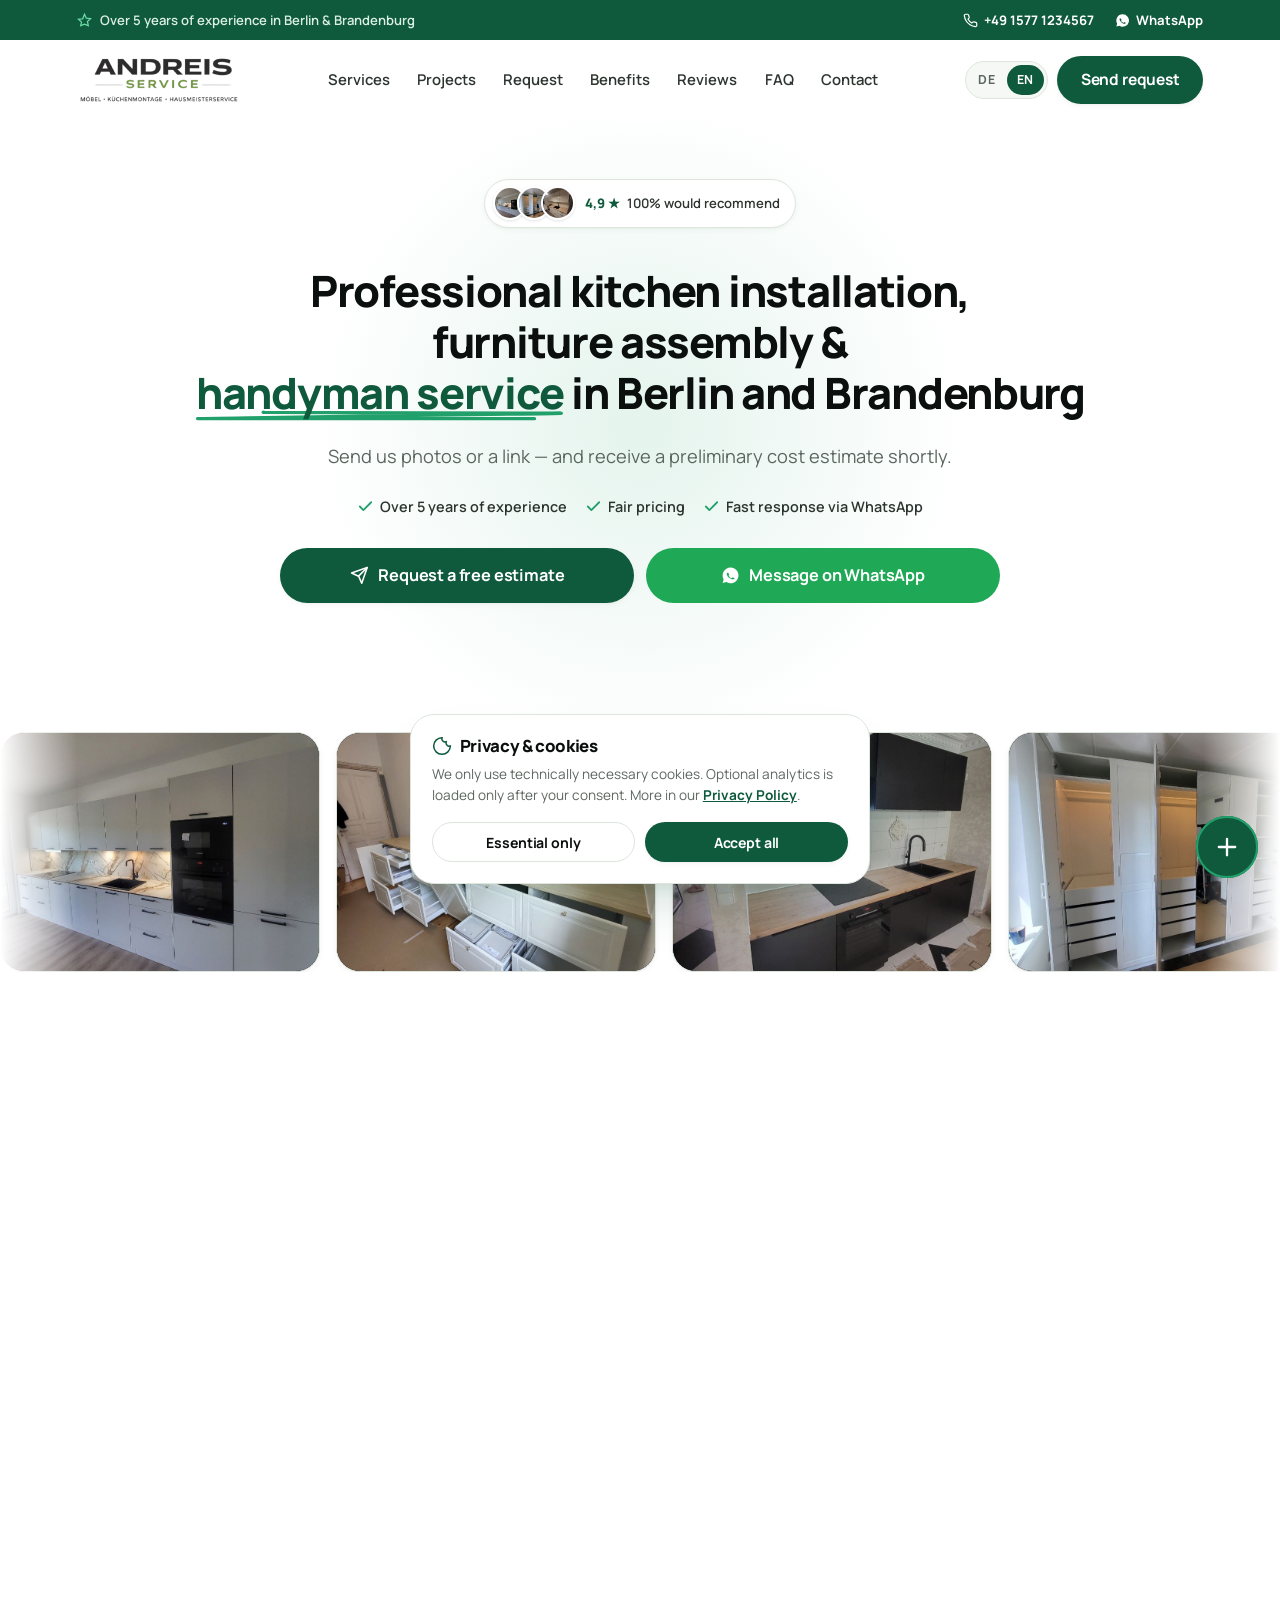
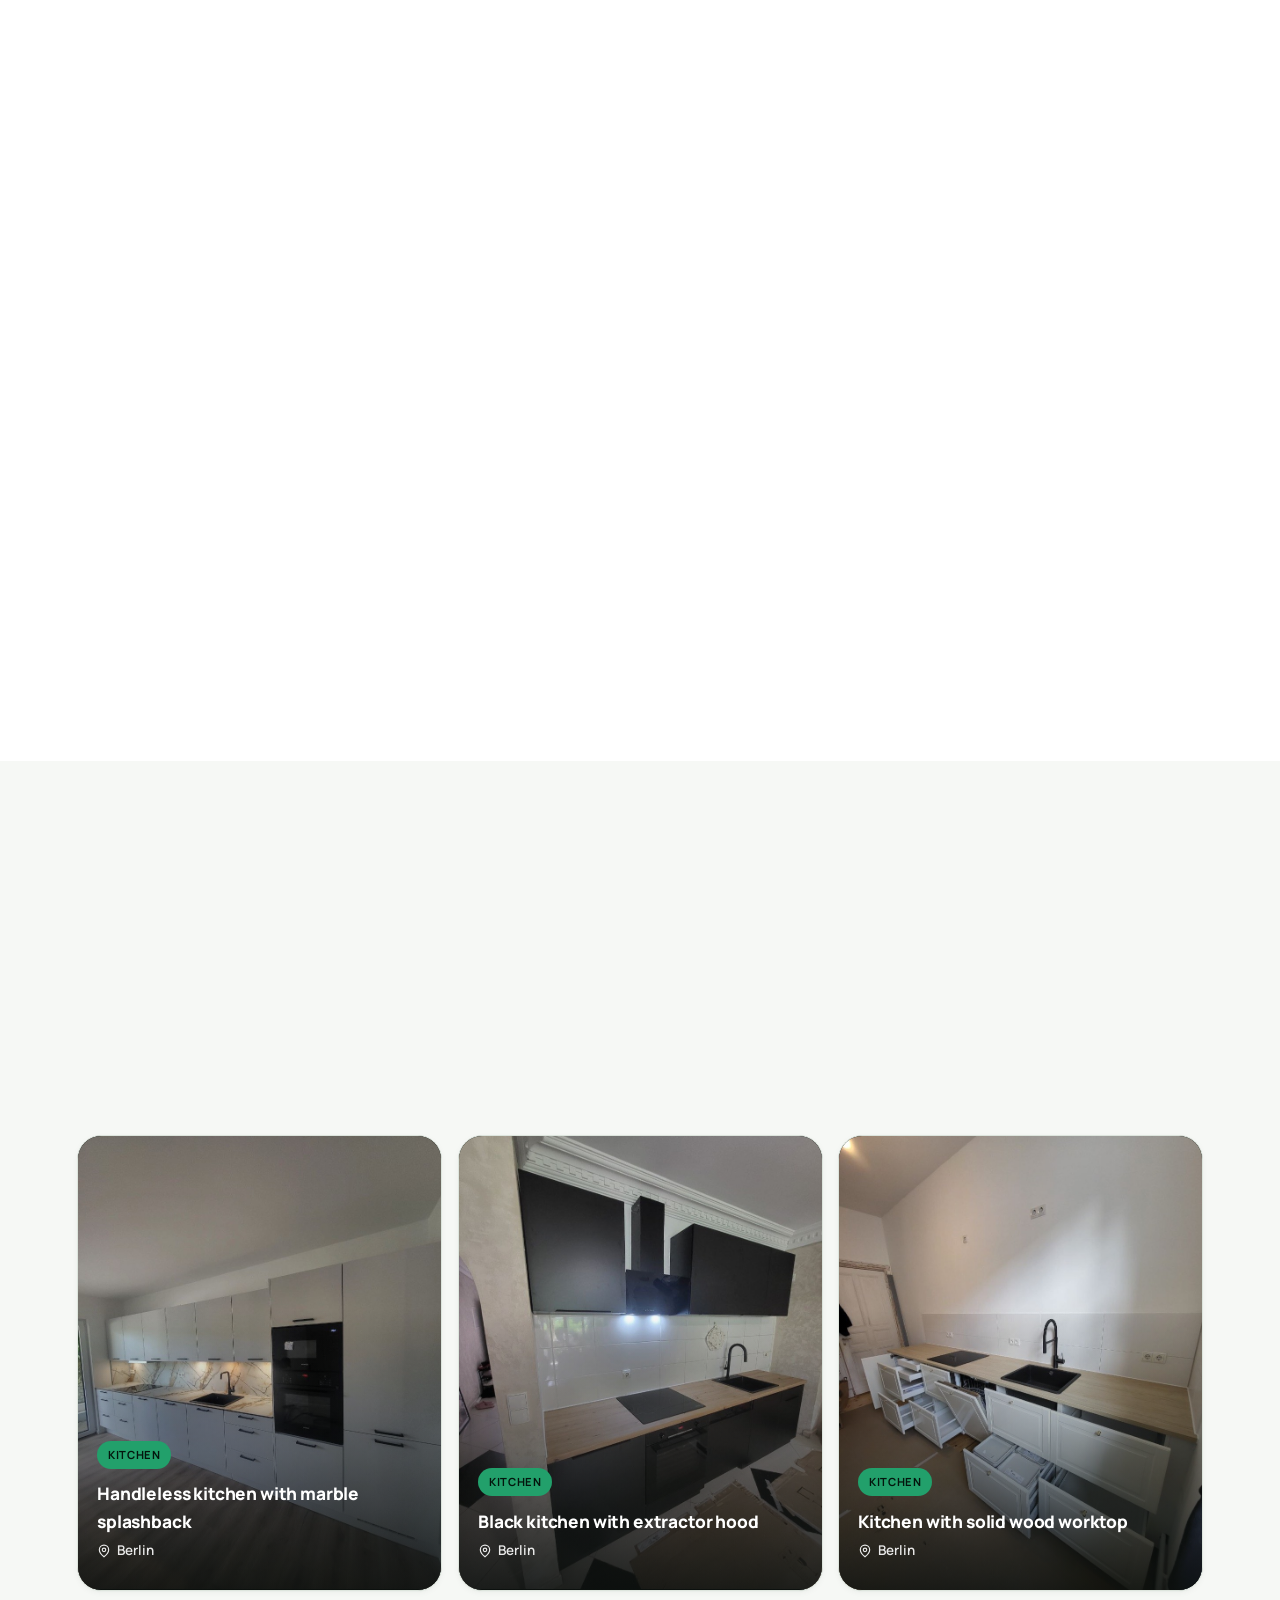
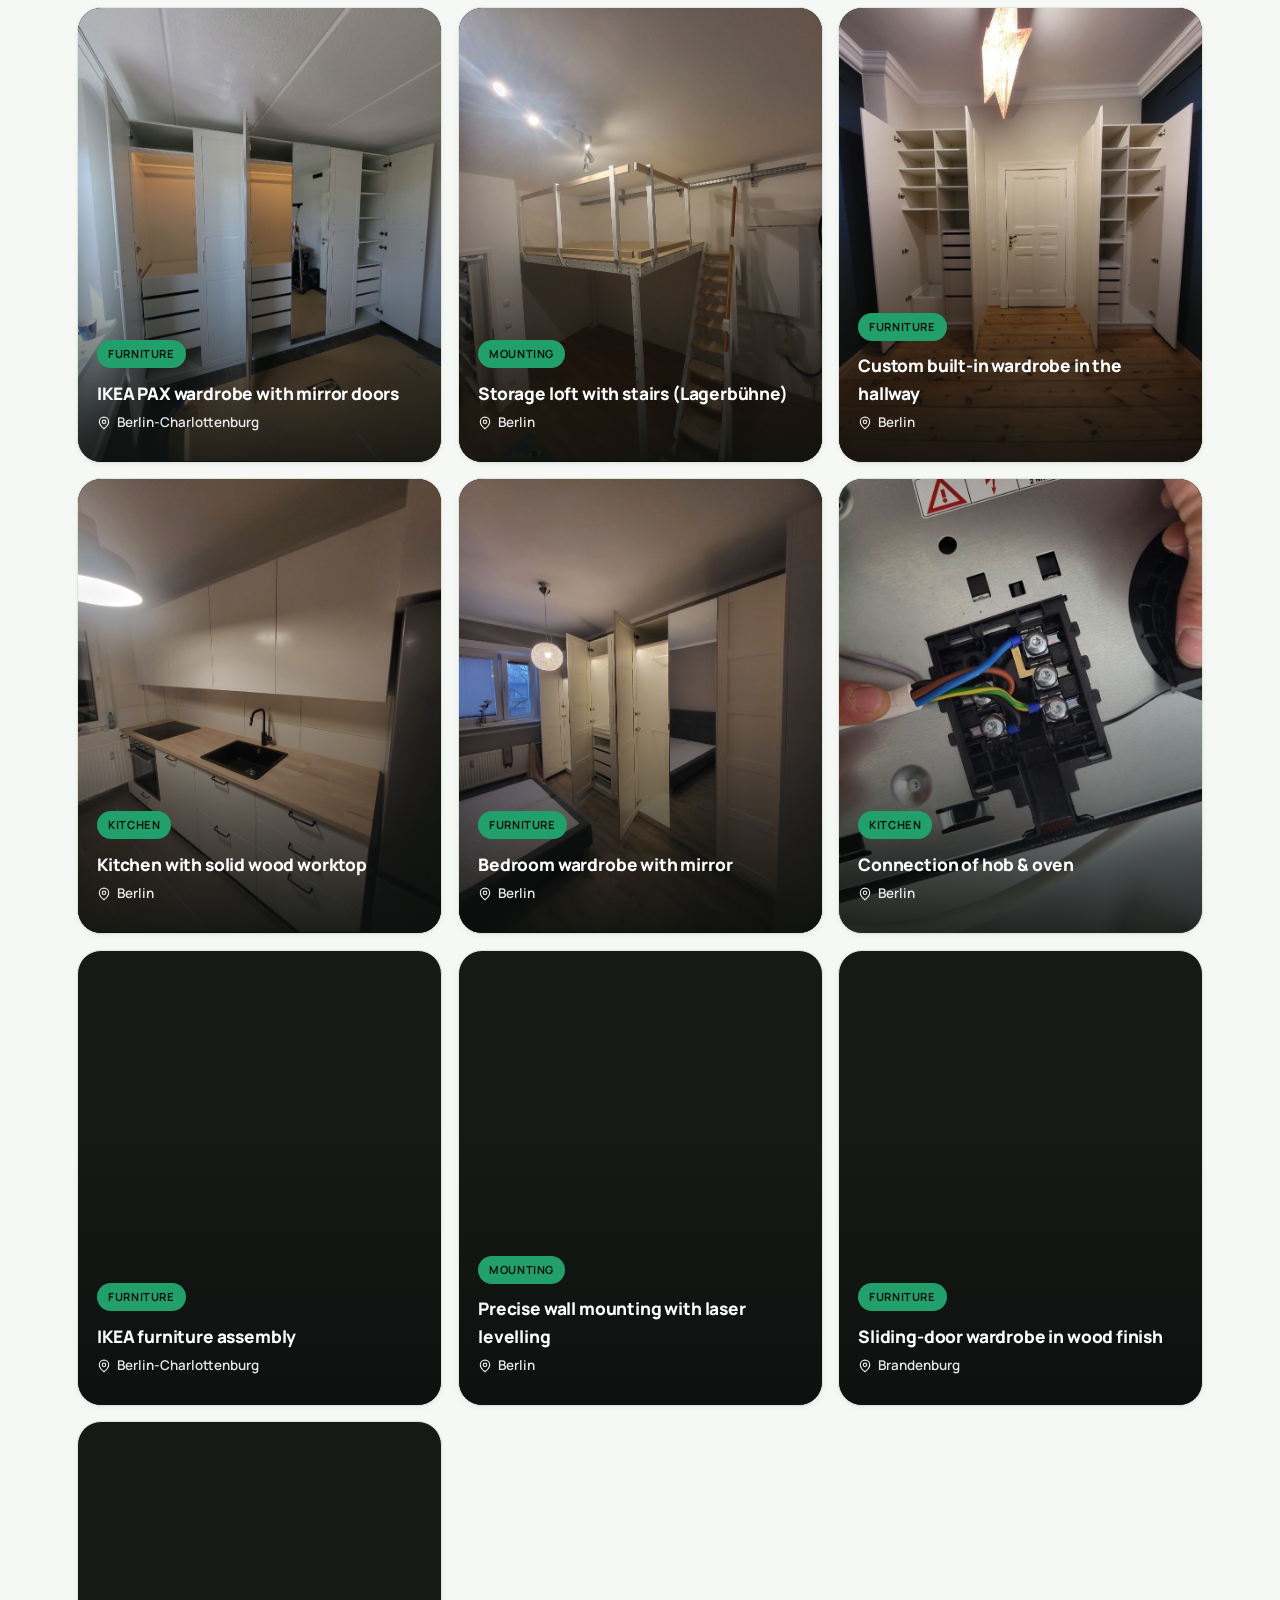
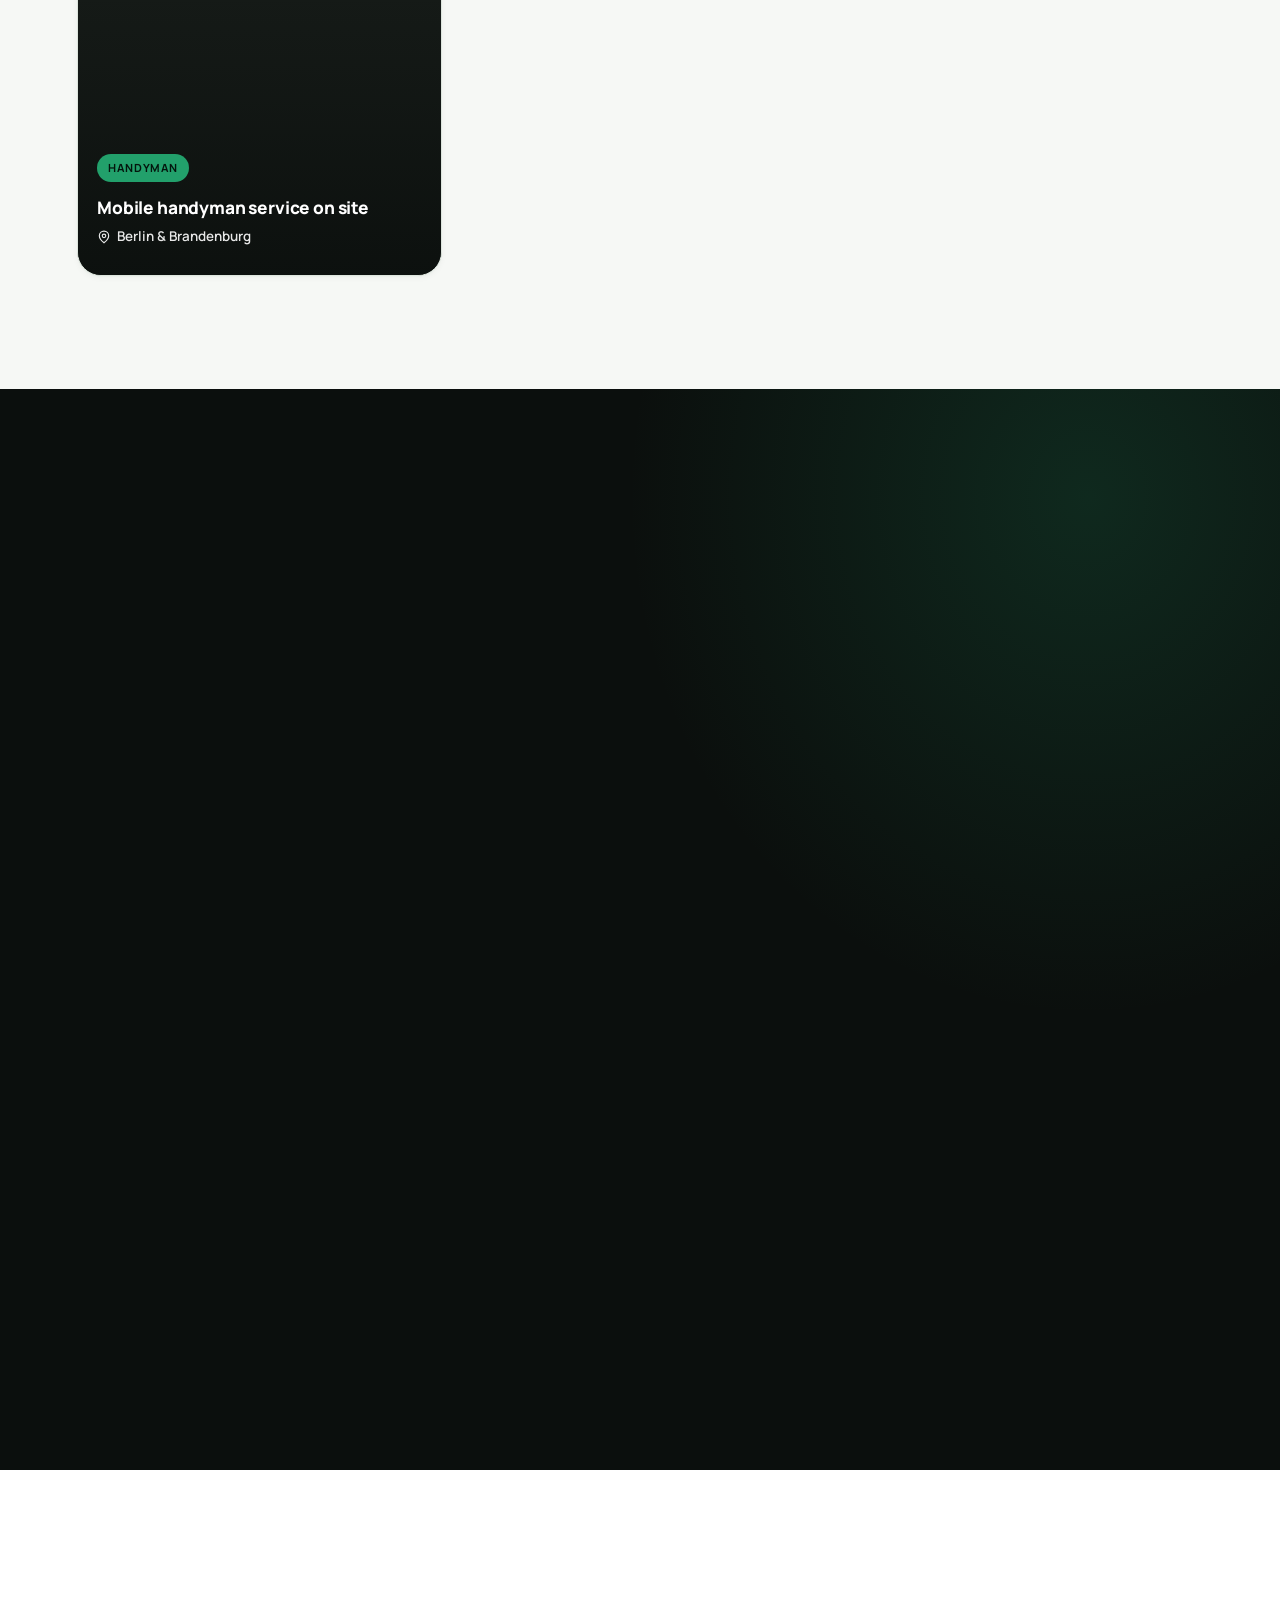
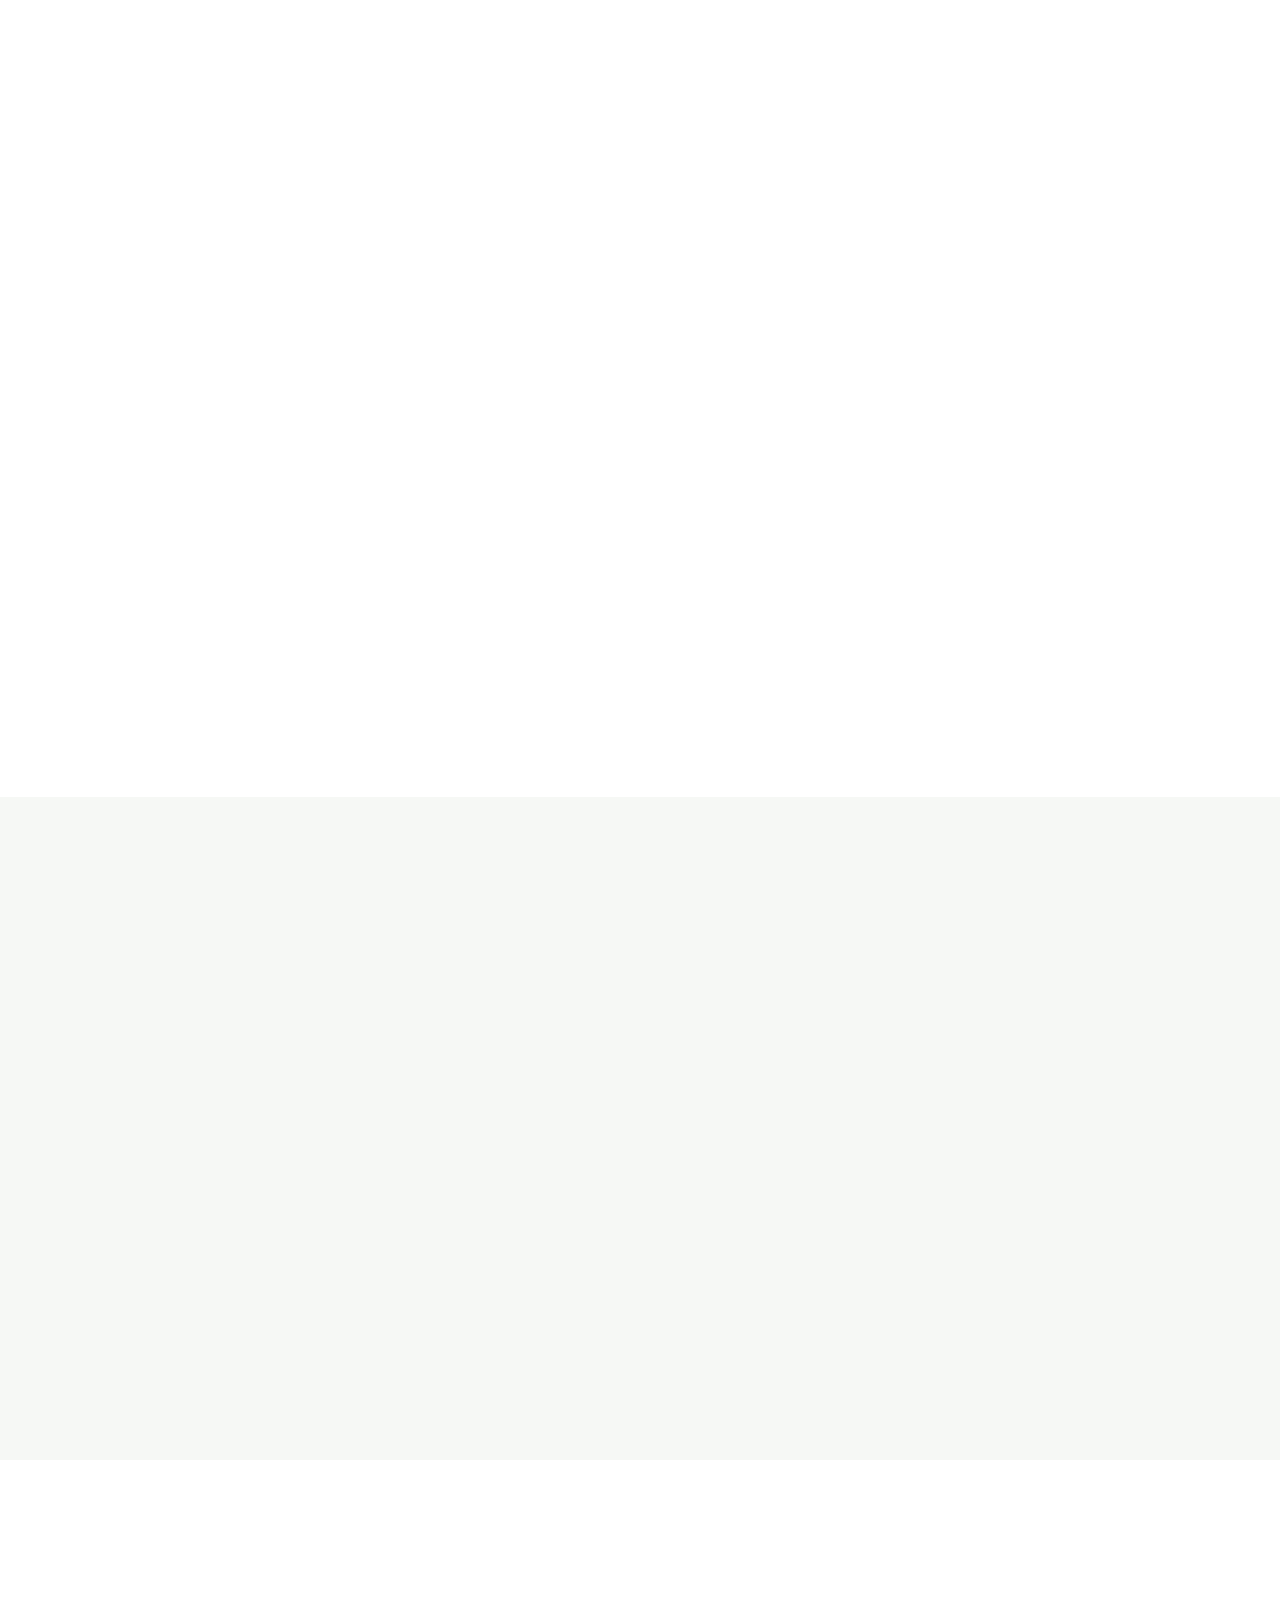
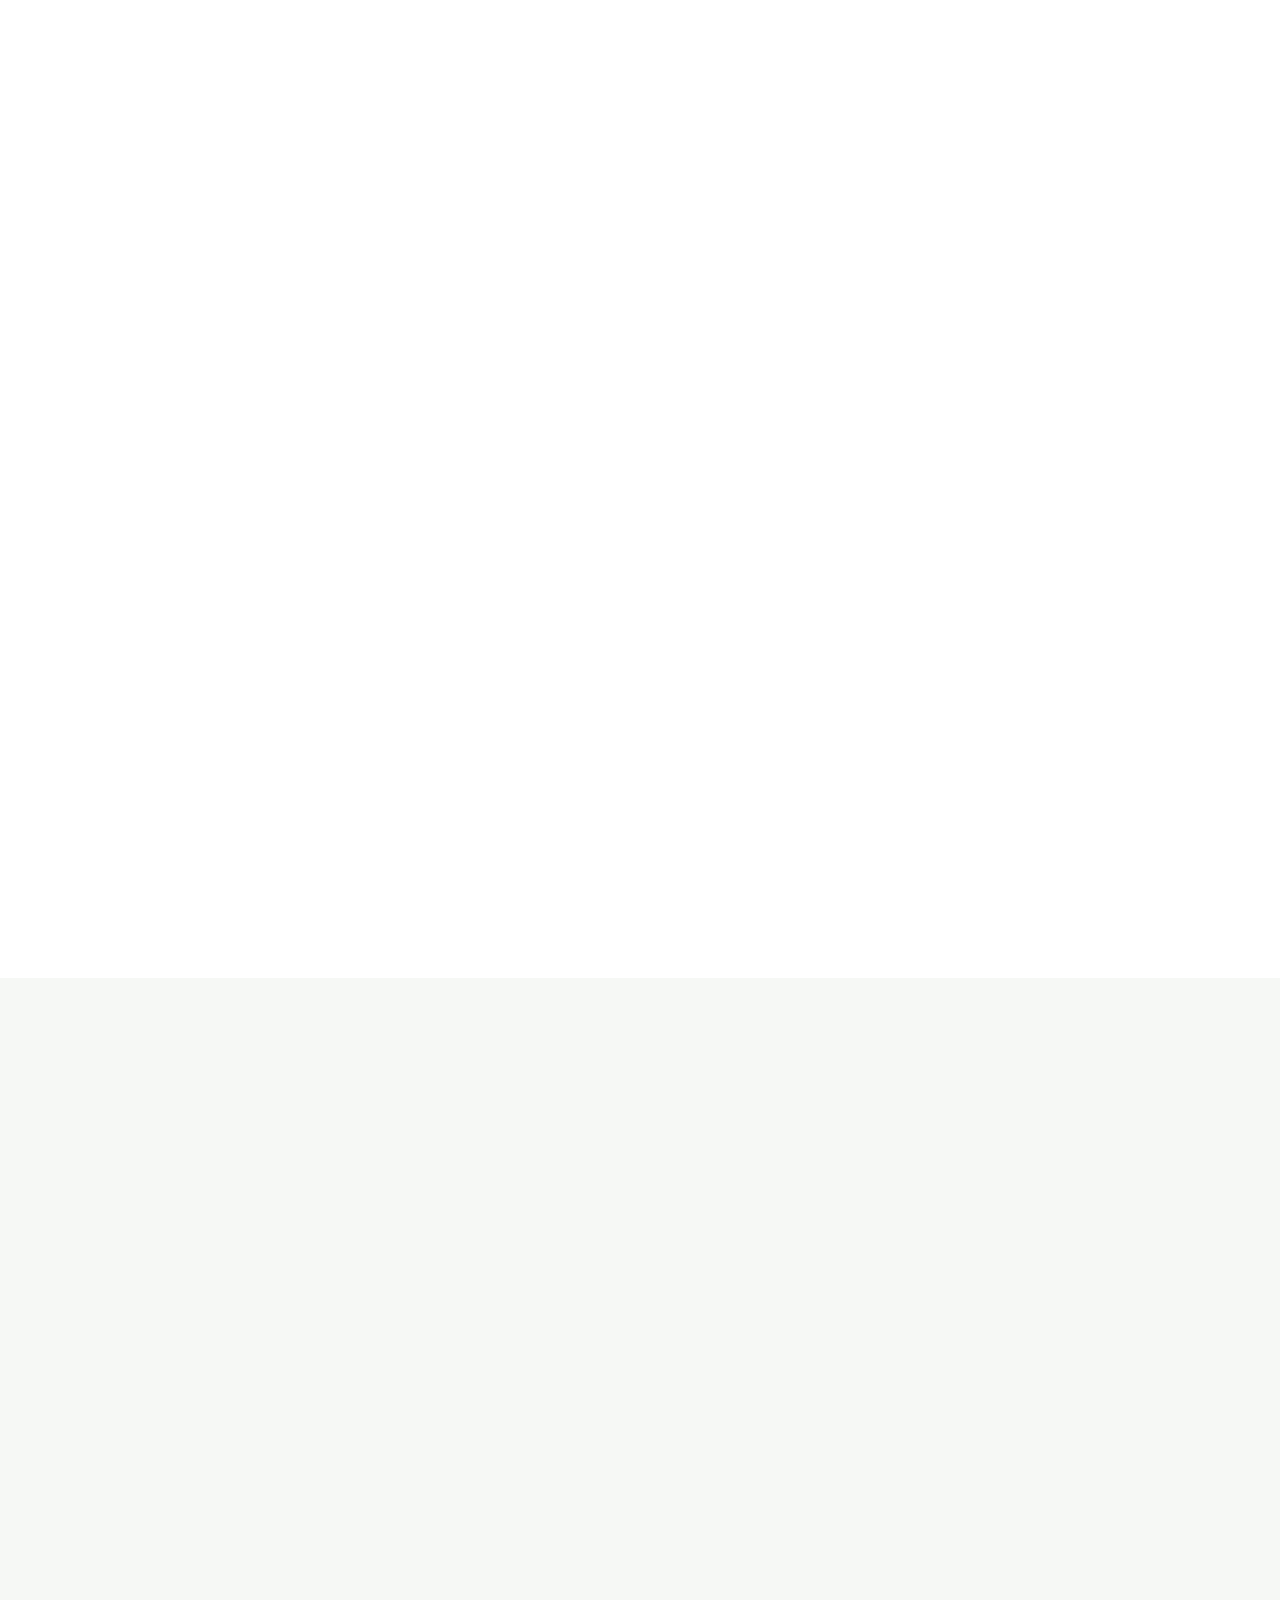
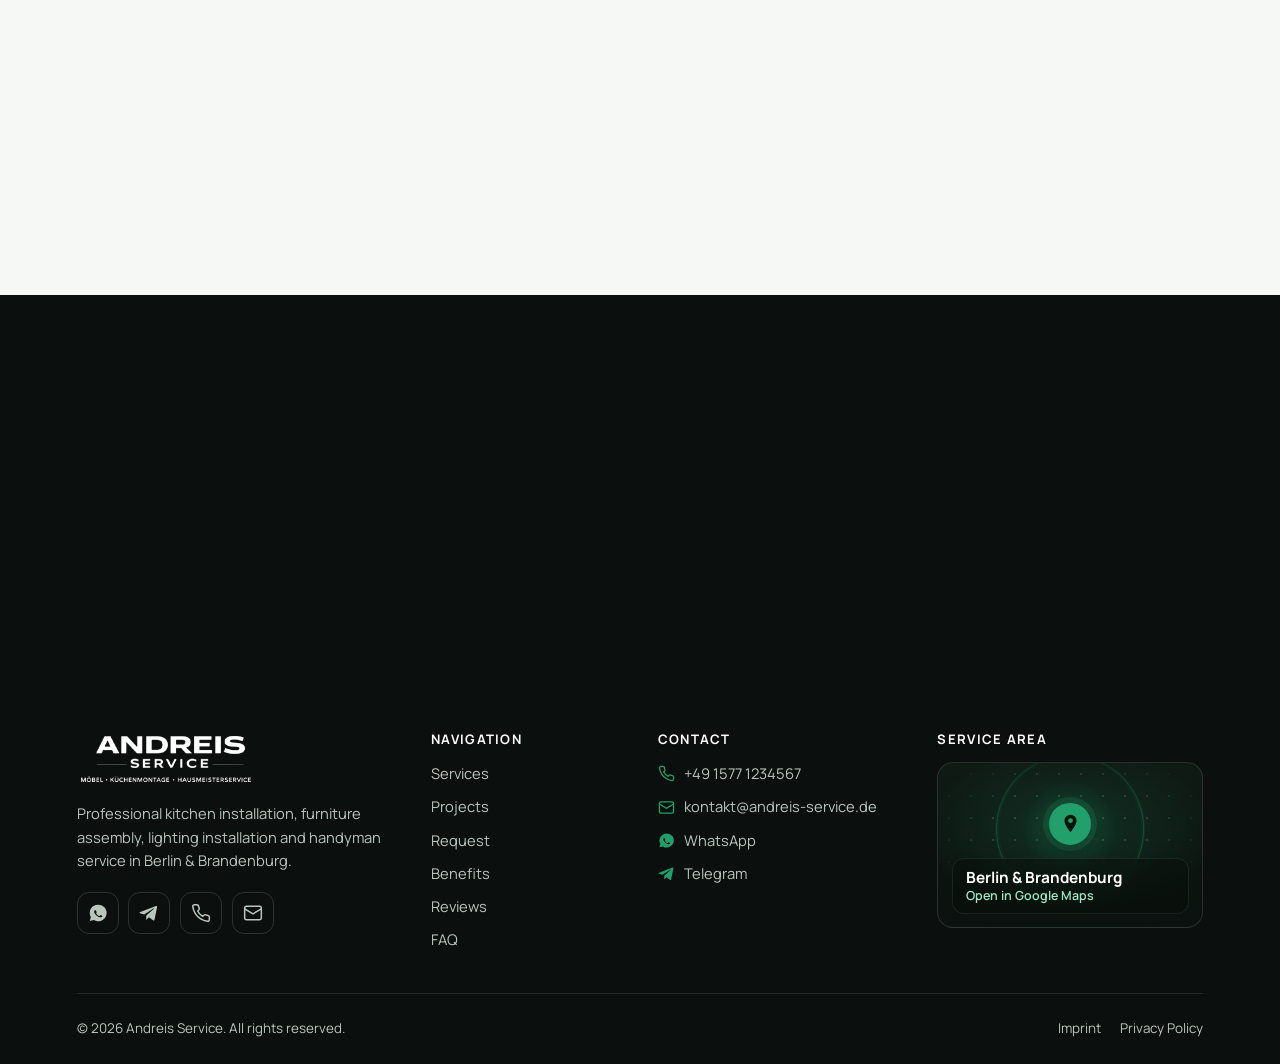
==== commit 8470d6a3: "Редизайн сайту під структуру Repairly + брендовий preloader - Hero: офер у 2 рядки, рукописне підкре" ====
--- a/site/index.html
+++ b/site/index.html
@@ -1,5 +1,5 @@
 <!DOCTYPE html>
-<html lang="de">
+<html lang="de" class="is-preloading">
 <head>
   <meta charset="utf-8">
   <meta name="viewport" content="width=device-width, initial-scale=1">
@@ -32,8 +32,24 @@
     "knowsLanguage": ["de", "en"]
   }
   </script>
+
+  <!-- Fallback if JS is disabled: never trap the page behind the preloader -->
+  <noscript><style>#preloader{display:none!important}html.is-preloading,html.is-preloading body{overflow:auto!important}</style></noscript>
 </head>
 <body>
+
+  <!-- ===================== PRELOADER (brand intro) ===================== -->
+  <div id="preloader" class="preloader" role="status" aria-live="polite" aria-label="Andreis Service — Seite wird geladen">
+    <div class="preloader__inner">
+      <div class="preloader__logo">
+        <img src="assets/img/brand/logo.png" alt="Andreis Service" width="656" height="200" fetchpriority="high">
+      </div>
+      <svg class="preloader__line" viewBox="0 0 427 12" fill="none" aria-hidden="true" preserveAspectRatio="none">
+        <path d="M78.2035 2.00049C78.1105 2.02109 78.0174 2.04169 80.1633 2.12795C82.3092 2.21422 86.6969 2.36552 147.136 2.51379C207.575 2.66206 323.933 2.80271 383.145 2.92951C442.357 3.05631 440.898 3.16499 364.665 4.30888C288.433 5.45277 137.472 7.62857 60.3466 8.78034C-16.7789 9.93211 -15.4946 9.99391 52.4794 10C120.453 10.0061 255.078 9.95458 393.783 9.90152"/>
+      </svg>
+    </div>
+  </div>
+
   <a class="skip-link" href="#hauptinhalt" data-i18n="a11y.skip">Zum Inhalt springen</a>
 
   <!-- ===================== TOP BAR ===================== -->
@@ -60,7 +76,7 @@
         <a href="#leistungen" data-i18n="nav.services">Leistungen</a>
         <a href="#projekte" data-i18n="nav.portfolio">Projekte</a>
         <a href="#anfrage" data-i18n="nav.request">Anfrage</a>
-        <a href="#vorteile" data-i18n="nav.advantages">Vorteile</a>
+        <a href="#warum-wir" data-i18n="nav.advantages">Vorteile</a>
         <a href="#bewertungen" data-i18n="nav.reviews">Bewertungen</a>
         <a href="#faq" data-i18n="nav.faq">FAQ</a>
         <a href="#kontakt" data-i18n="nav.contact">Kontakt</a>
@@ -91,7 +107,7 @@
         <a href="#leistungen"><span data-i18n="nav.services">Leistungen</span><svg viewBox="0 0 24 24" fill="none" stroke="currentColor" stroke-width="2.5" stroke-linecap="round"><path d="m9 18 6-6-6-6"/></svg></a>
         <a href="#projekte"><span data-i18n="nav.portfolio">Projekte</span><svg viewBox="0 0 24 24" fill="none" stroke="currentColor" stroke-width="2.5" stroke-linecap="round"><path d="m9 18 6-6-6-6"/></svg></a>
         <a href="#anfrage"><span data-i18n="nav.request">Anfrage</span><svg viewBox="0 0 24 24" fill="none" stroke="currentColor" stroke-width="2.5" stroke-linecap="round"><path d="m9 18 6-6-6-6"/></svg></a>
-        <a href="#vorteile"><span data-i18n="nav.advantages">Vorteile</span><svg viewBox="0 0 24 24" fill="none" stroke="currentColor" stroke-width="2.5" stroke-linecap="round"><path d="m9 18 6-6-6-6"/></svg></a>
+        <a href="#warum-wir"><span data-i18n="nav.advantages">Vorteile</span><svg viewBox="0 0 24 24" fill="none" stroke="currentColor" stroke-width="2.5" stroke-linecap="round"><path d="m9 18 6-6-6-6"/></svg></a>
         <a href="#bewertungen"><span data-i18n="nav.reviews">Bewertungen</span><svg viewBox="0 0 24 24" fill="none" stroke="currentColor" stroke-width="2.5" stroke-linecap="round"><path d="m9 18 6-6-6-6"/></svg></a>
         <a href="#faq"><span data-i18n="nav.faq">FAQ</span><svg viewBox="0 0 24 24" fill="none" stroke="currentColor" stroke-width="2.5" stroke-linecap="round"><path d="m9 18 6-6-6-6"/></svg></a>
         <a href="#kontakt"><span data-i18n="nav.contact">Kontakt</span><svg viewBox="0 0 24 24" fill="none" stroke="currentColor" stroke-width="2.5" stroke-linecap="round"><path d="m9 18 6-6-6-6"/></svg></a>
@@ -131,9 +147,16 @@
       <div class="container">
         <div class="hero__grid">
           <div class="hero__copy reveal">
-            <span class="eyebrow" data-i18n="hero.eyebrow">Hausmeisterservice · Berlin & Brandenburg</span>
-            <h1 data-anim="words" data-i18n="hero.h1">Professionelle Küchenmontage, Möbelmontage &amp; <span class="hl">Hausmeisterservice</span> in Berlin und Brandenburg</h1>
-            <p class="hero__sub" data-i18n="hero.sub">Senden Sie uns einen Link zur Küche, Ihren Plan oder Fotos — und erhalten Sie kurzfristig eine erste Kostenschätzung für die Montage.</p>
+            <div class="hero__badge">
+              <span class="hero__badge-avatars" aria-hidden="true">
+                <img src="assets/img/portfolio/p1.jpg" alt="" width="40" height="40" loading="eager">
+                <img src="assets/img/portfolio/p7.jpg" alt="" width="40" height="40" loading="eager">
+                <img src="assets/img/portfolio/p13.jpg" alt="" width="40" height="40" loading="eager">
+              </span>
+              <span class="hero__badge-text"><strong>4,9 ★</strong><span data-i18n="hero.chip">100 % Weiterempfehlung</span></span>
+            </div>
+            <h1 data-anim="words" data-i18n="hero.h1">Professionelle Küchenmontage, Möbelmontage &amp;<br><span class="hl">Hausmeisterservice</span> in Berlin und Brandenburg</h1>
+            <p class="hero__sub" data-i18n="hero.sub">Senden Sie uns Fotos oder einen Link — und erhalten Sie kurzfristig eine erste Kostenschätzung.</p>
             <div class="hero__trust">
               <span><svg viewBox="0 0 24 24" fill="none" stroke="currentColor" stroke-width="2.5" stroke-linecap="round" stroke-linejoin="round"><path d="M20 6 9 17l-5-5"/></svg><span data-i18n="hero.t1">Über 5 Jahre Erfahrung</span></span>
               <span><svg viewBox="0 0 24 24" fill="none" stroke="currentColor" stroke-width="2.5" stroke-linecap="round" stroke-linejoin="round"><path d="M20 6 9 17l-5-5"/></svg><span data-i18n="hero.t2">Faire Preise</span></span>
@@ -150,68 +173,107 @@
               </a>
             </div>
           </div>
-
-          <div class="hero__strip reveal" data-delay="2">
-            <div class="hero__strip-badge">
-              <span class="rating" data-count="4.9" data-dec="1">4,9</span>
-              <div>
-                <div class="stars" aria-hidden="true">★★★★★</div>
-                <div class="meta" data-i18n="hero.badgeMeta">50 Bewertungen auf CHECK24</div>
-              </div>
-            </div>
-            <div class="hero__strip-item"><img src="assets/img/portfolio/p1.jpg" alt="Grifflose Küche mit Marmor-Rückwand in Berlin" loading="eager" width="320" height="427"></div>
-            <div class="hero__strip-item"><img src="assets/img/portfolio/p7.jpg" alt="IKEA PAX Kleiderschrank mit Spiegeltüren" loading="eager" width="320" height="427"></div>
-            <div class="hero__strip-item"><img src="assets/img/portfolio/p9.jpg" alt="Aufbau einer Lagerbühne mit Treppe" loading="lazy" width="320" height="427"></div>
-            <div class="hero__strip-item"><img src="assets/img/portfolio/p13.jpg" alt="Helle Küche mit Massivholz-Arbeitsplatte" loading="lazy" width="320" height="427"></div>
-          </div>
-        </div>
-      </div>
-    </section>
-
-    <!-- Ticker (decorative) -->
-    <div class="ticker" aria-hidden="true">
-      <div class="ticker__track">
-        <span class="ticker__item"><svg viewBox="0 0 24 24" fill="none" stroke="currentColor" stroke-width="2"><path d="m5 12 5 5L20 7"/></svg><span data-i18n="tick.1">Küchenmontage</span></span>
-        <span class="ticker__item"><svg viewBox="0 0 24 24" fill="none" stroke="currentColor" stroke-width="2"><path d="m5 12 5 5L20 7"/></svg><span data-i18n="tick.2">IKEA Möbelmontage</span></span>
-        <span class="ticker__item"><svg viewBox="0 0 24 24" fill="none" stroke="currentColor" stroke-width="2"><path d="m5 12 5 5L20 7"/></svg><span data-i18n="tick.3">Beleuchtungsmontage</span></span>
-        <span class="ticker__item"><svg viewBox="0 0 24 24" fill="none" stroke="currentColor" stroke-width="2"><path d="m5 12 5 5L20 7"/></svg><span data-i18n="tick.4">Arbeitsplatten & Zuschnitt</span></span>
-        <span class="ticker__item"><svg viewBox="0 0 24 24" fill="none" stroke="currentColor" stroke-width="2"><path d="m5 12 5 5L20 7"/></svg><span data-i18n="tick.5">Geräteanschluss</span></span>
-        <span class="ticker__item"><svg viewBox="0 0 24 24" fill="none" stroke="currentColor" stroke-width="2"><path d="m5 12 5 5L20 7"/></svg><span data-i18n="tick.6">Hausmeisterservice</span></span>
-        <span class="ticker__item"><svg viewBox="0 0 24 24" fill="none" stroke="currentColor" stroke-width="2"><path d="m5 12 5 5L20 7"/></svg><span data-i18n="tick.7">Berlin & Brandenburg</span></span>
-        <span class="ticker__item"><svg viewBox="0 0 24 24" fill="none" stroke="currentColor" stroke-width="2"><path d="m5 12 5 5L20 7"/></svg><span data-i18n="tick.1">Küchenmontage</span></span>
-        <span class="ticker__item"><svg viewBox="0 0 24 24" fill="none" stroke="currentColor" stroke-width="2"><path d="m5 12 5 5L20 7"/></svg><span data-i18n="tick.2">IKEA Möbelmontage</span></span>
-        <span class="ticker__item"><svg viewBox="0 0 24 24" fill="none" stroke="currentColor" stroke-width="2"><path d="m5 12 5 5L20 7"/></svg><span data-i18n="tick.3">Beleuchtungsmontage</span></span>
-        <span class="ticker__item"><svg viewBox="0 0 24 24" fill="none" stroke="currentColor" stroke-width="2"><path d="m5 12 5 5L20 7"/></svg><span data-i18n="tick.4">Arbeitsplatten & Zuschnitt</span></span>
-        <span class="ticker__item"><svg viewBox="0 0 24 24" fill="none" stroke="currentColor" stroke-width="2"><path d="m5 12 5 5L20 7"/></svg><span data-i18n="tick.5">Geräteanschluss</span></span>
-        <span class="ticker__item"><svg viewBox="0 0 24 24" fill="none" stroke="currentColor" stroke-width="2"><path d="m5 12 5 5L20 7"/></svg><span data-i18n="tick.6">Hausmeisterservice</span></span>
-        <span class="ticker__item"><svg viewBox="0 0 24 24" fill="none" stroke="currentColor" stroke-width="2"><path d="m5 12 5 5L20 7"/></svg><span data-i18n="tick.7">Berlin & Brandenburg</span></span>
-      </div>
-    </div>
-
-    <!-- ===================== 3 · SERVICES ===================== -->
+        </div>
+      </div>
+    </section>
+
+    <!-- ===================== MARQUEE (photo strip) ===================== -->
+    <section class="marquee" aria-label="Projektbilder">
+      <div class="marquee__row">
+        <div class="marquee__track">
+          <figure class="marquee__item"><img src="assets/img/portfolio/p1.jpg" alt="Grifflose Küche mit Marmor-Rückwand in Berlin" loading="lazy" width="320" height="240"></figure>
+          <figure class="marquee__item"><img src="assets/img/portfolio/p3.jpg" alt="Küche mit Massivholz-Arbeitsplatte" loading="lazy" width="320" height="240"></figure>
+          <figure class="marquee__item"><img src="assets/img/portfolio/p6.jpg" alt="Schwarze Küche mit Dunstabzug" loading="lazy" width="320" height="240"></figure>
+          <figure class="marquee__item"><img src="assets/img/portfolio/p7.jpg" alt="IKEA PAX Kleiderschrank mit Spiegeltüren" loading="lazy" width="320" height="240"></figure>
+          <figure class="marquee__item"><img src="assets/img/portfolio/p9.jpg" alt="Aufbau einer Lagerbühne mit Treppe" loading="lazy" width="320" height="240"></figure>
+          <figure class="marquee__item"><img src="assets/img/portfolio/p10.jpg" alt="Montage von Deckenleuchten" loading="lazy" width="320" height="240"></figure>
+          <figure class="marquee__item"><img src="assets/img/portfolio/p13.jpg" alt="Helle Küche mit Massivholz-Arbeitsplatte" loading="lazy" width="320" height="240"></figure>
+          <figure class="marquee__item" aria-hidden="true"><img src="assets/img/portfolio/p1.jpg" alt="" loading="lazy" width="320" height="240"></figure>
+          <figure class="marquee__item" aria-hidden="true"><img src="assets/img/portfolio/p3.jpg" alt="" loading="lazy" width="320" height="240"></figure>
+          <figure class="marquee__item" aria-hidden="true"><img src="assets/img/portfolio/p6.jpg" alt="" loading="lazy" width="320" height="240"></figure>
+          <figure class="marquee__item" aria-hidden="true"><img src="assets/img/portfolio/p7.jpg" alt="" loading="lazy" width="320" height="240"></figure>
+          <figure class="marquee__item" aria-hidden="true"><img src="assets/img/portfolio/p9.jpg" alt="" loading="lazy" width="320" height="240"></figure>
+          <figure class="marquee__item" aria-hidden="true"><img src="assets/img/portfolio/p10.jpg" alt="" loading="lazy" width="320" height="240"></figure>
+          <figure class="marquee__item" aria-hidden="true"><img src="assets/img/portfolio/p13.jpg" alt="" loading="lazy" width="320" height="240"></figure>
+        </div>
+      </div>
+    </section>
+
+    <!-- ===================== SERVICES (reference-style cards) ===================== -->
     <section class="section" id="leistungen">
       <div class="container">
         <div class="svc-head reveal">
           <div>
             <span class="eyebrow" data-i18n="svc.eyebrow">Unsere Leistungen</span>
-            <h2 data-anim="words" data-i18n="svc.h2">Alles rund um Küche, Möbel und Wohnung — aus einer Hand</h2>
+            <h2 data-anim="words" data-i18n="svc.h2">Finden Sie den richtigen <span class="hl">Service</span> für Ihr Zuhause</h2>
           </div>
           <p class="lead" data-i18n="svc.lead">Von der kompletten Küchenmontage bis zum einzelnen Regal an der Wand: saubere, präzise Arbeit in ganz Berlin und Brandenburg.</p>
         </div>
 
-        <div class="svc-cards">
-          <article class="svc-card reveal"><div class="svc-card__head"><div><h3 data-i18n="s1.t">Küchenmontage</h3><div class="svc-card__cat" data-i18n="cat.kitchen">Küche</div></div><button class="svc-card__arrow" data-open-popup aria-label="Anfragen" data-i18n-aria="cta.estimate"><svg viewBox="0 0 24 24" fill="none" stroke="currentColor" stroke-width="2" stroke-linecap="round" stroke-linejoin="round"><path d="M7 17 17 7M8 7h9v9"/></svg></button></div><div class="svc-card__media"><img src="assets/img/portfolio/p1.jpg" alt="Küchenmontage in Berlin" loading="lazy" width="420" height="290"></div></article>
-          <article class="svc-card reveal" data-delay="1"><div class="svc-card__head"><div><h3 data-i18n="s2.t">Küchendemontage</h3><div class="svc-card__cat" data-i18n="cat.kitchen">Küche</div></div><button class="svc-card__arrow" data-open-popup aria-label="Anfragen" data-i18n-aria="cta.estimate"><svg viewBox="0 0 24 24" fill="none" stroke="currentColor" stroke-width="2" stroke-linecap="round" stroke-linejoin="round"><path d="M7 17 17 7M8 7h9v9"/></svg></button></div><div class="svc-card__media"><img src="assets/img/portfolio/p13.jpg" alt="Küchendemontage und Vorbereitung" loading="lazy" width="420" height="290"></div></article>
-          <article class="svc-card reveal" data-delay="2"><div class="svc-card__head"><div><h3 data-i18n="s3.t">Umzug und Wiedermontage von Küchen</h3><div class="svc-card__cat" data-i18n="cat.kitchen">Küche</div></div><button class="svc-card__arrow" data-open-popup aria-label="Anfragen" data-i18n-aria="cta.estimate"><svg viewBox="0 0 24 24" fill="none" stroke="currentColor" stroke-width="2" stroke-linecap="round" stroke-linejoin="round"><path d="M7 17 17 7M8 7h9v9"/></svg></button></div><div class="svc-card__media"><img src="assets/img/portfolio/p3.jpg" alt="Küchenumzug und Wiedermontage" loading="lazy" width="420" height="290"></div></article>
-          <article class="svc-card reveal"><div class="svc-card__head"><div><h3 data-i18n="s4.t">Arbeitsplattenmontage & Gehrungsschnitt</h3><div class="svc-card__cat" data-i18n="cat.kitchen">Küche</div></div><button class="svc-card__arrow" data-open-popup aria-label="Anfragen" data-i18n-aria="cta.estimate"><svg viewBox="0 0 24 24" fill="none" stroke="currentColor" stroke-width="2" stroke-linecap="round" stroke-linejoin="round"><path d="M7 17 17 7M8 7h9v9"/></svg></button></div><div class="svc-card__media"><img src="assets/img/portfolio/p6.jpg" alt="Arbeitsplattenmontage mit Gehrungsschnitt" loading="lazy" width="420" height="290"></div></article>
-          <article class="svc-card reveal" data-delay="1"><div class="svc-card__head"><div><h3 data-i18n="s5.t">Ausschnitte für Spüle und Kochfeld</h3><div class="svc-card__cat" data-i18n="cat.kitchen">Küche</div></div><button class="svc-card__arrow" data-open-popup aria-label="Anfragen" data-i18n-aria="cta.estimate"><svg viewBox="0 0 24 24" fill="none" stroke="currentColor" stroke-width="2" stroke-linecap="round" stroke-linejoin="round"><path d="M7 17 17 7M8 7h9v9"/></svg></button></div><div class="svc-card__media"><img src="assets/img/portfolio/p4.jpg" alt="Ausschnitte für Spüle und Kochfeld" loading="lazy" width="420" height="290"></div></article>
-          <article class="svc-card reveal" data-delay="2"><div class="svc-card__head"><div><h3 data-i18n="s6.t">Anschluss von Küchengeräten</h3><div class="svc-card__cat" data-i18n="cat.kitchen">Küche</div></div><button class="svc-card__arrow" data-open-popup aria-label="Anfragen" data-i18n-aria="cta.estimate"><svg viewBox="0 0 24 24" fill="none" stroke="currentColor" stroke-width="2" stroke-linecap="round" stroke-linejoin="round"><path d="M7 17 17 7M8 7h9v9"/></svg></button></div><div class="svc-card__media"><img src="assets/img/portfolio/p4.jpg" alt="Anschluss von Kochfeld und Backofen" loading="lazy" width="420" height="290"></div></article>
-          <article class="svc-card reveal"><div class="svc-card__head"><div><h3 data-i18n="s7.t">Möbelmontage von IKEA und anderen Herstellern</h3><div class="svc-card__cat" data-i18n="cat.furniture">Möbel</div></div><button class="svc-card__arrow" data-open-popup aria-label="Anfragen" data-i18n-aria="cta.estimate"><svg viewBox="0 0 24 24" fill="none" stroke="currentColor" stroke-width="2" stroke-linecap="round" stroke-linejoin="round"><path d="M7 17 17 7M8 7h9v9"/></svg></button></div><div class="svc-card__media"><img src="assets/img/portfolio/p7.jpg" alt="IKEA Möbelmontage" loading="lazy" width="420" height="290"></div></article>
-          <article class="svc-card reveal" data-delay="1"><div class="svc-card__head"><div><h3 data-i18n="s8.t">Schränke, Kleiderschränke, Kommoden & Betten</h3><div class="svc-card__cat" data-i18n="cat.furniture">Möbel</div></div><button class="svc-card__arrow" data-open-popup aria-label="Anfragen" data-i18n-aria="cta.estimate"><svg viewBox="0 0 24 24" fill="none" stroke="currentColor" stroke-width="2" stroke-linecap="round" stroke-linejoin="round"><path d="M7 17 17 7M8 7h9v9"/></svg></button></div><div class="svc-card__media"><img src="assets/img/portfolio/p5.jpg" alt="Montage von Schränken und Betten" loading="lazy" width="420" height="290"></div></article>
-          <article class="svc-card reveal" data-delay="2"><div class="svc-card__head"><div><h3 data-i18n="s9.t">Kronleuchter und Deckenleuchten</h3><div class="svc-card__cat" data-i18n="cat.light">Beleuchtung</div></div><button class="svc-card__arrow" data-open-popup aria-label="Anfragen" data-i18n-aria="cta.estimate"><svg viewBox="0 0 24 24" fill="none" stroke="currentColor" stroke-width="2" stroke-linecap="round" stroke-linejoin="round"><path d="M7 17 17 7M8 7h9v9"/></svg></button></div><div class="svc-card__media"><img src="assets/img/portfolio/p10.jpg" alt="Montage von Deckenleuchten" loading="lazy" width="420" height="290"></div></article>
-          <article class="svc-card reveal"><div class="svc-card__head"><div><h3 data-i18n="s10.t">Gardinenstangen, Regale und Spiegel</h3><div class="svc-card__cat" data-i18n="cat.mount">Montage</div></div><button class="svc-card__arrow" data-open-popup aria-label="Anfragen" data-i18n-aria="cta.estimate"><svg viewBox="0 0 24 24" fill="none" stroke="currentColor" stroke-width="2" stroke-linecap="round" stroke-linejoin="round"><path d="M7 17 17 7M8 7h9v9"/></svg></button></div><div class="svc-card__media"><img src="assets/img/portfolio/p2.jpg" alt="Wandmontage von Regalen und Spiegeln mit Laser" loading="lazy" width="420" height="290"></div></article>
-          <article class="svc-card reveal" data-delay="1"><div class="svc-card__head"><div><h3 data-i18n="s11.t">Hausmeisterservice</h3><div class="svc-card__cat" data-i18n="cat.haus">Hausmeister</div></div><button class="svc-card__arrow" data-open-popup aria-label="Anfragen" data-i18n-aria="cta.estimate"><svg viewBox="0 0 24 24" fill="none" stroke="currentColor" stroke-width="2" stroke-linecap="round" stroke-linejoin="round"><path d="M7 17 17 7M8 7h9v9"/></svg></button></div><div class="svc-card__media"><img src="assets/img/portfolio/p12.jpg" alt="Hausmeisterservice in Berlin und Brandenburg" loading="lazy" width="420" height="290"></div></article>
-          <article class="svc-card reveal" data-delay="2"><div class="svc-card__head"><div><h3 data-i18n="s12.t">Kleine Reparatur- und Montagearbeiten</h3><div class="svc-card__cat" data-i18n="cat.haus">Hausmeister</div></div><button class="svc-card__arrow" data-open-popup aria-label="Anfragen" data-i18n-aria="cta.estimate"><svg viewBox="0 0 24 24" fill="none" stroke="currentColor" stroke-width="2" stroke-linecap="round" stroke-linejoin="round"><path d="M7 17 17 7M8 7h9v9"/></svg></button></div><div class="svc-card__media"><img src="assets/img/portfolio/p8.jpg" alt="Kleine Reparatur- und Montagearbeiten" loading="lazy" width="420" height="290"></div></article>
+        <div class="lsvc-grid">
+          <a class="lsvc reveal" data-open-popup href="#anfrage">
+            <span class="lsvc__corner" aria-hidden="true"><svg viewBox="0 0 24 24" fill="none" stroke="currentColor" stroke-width="2" stroke-linecap="round" stroke-linejoin="round"><path d="M7 17 17 7M8 7h9v9"/></svg></span>
+            <span class="lsvc__icon"><svg viewBox="0 0 24 24" fill="none" stroke="currentColor" stroke-width="1.7" stroke-linecap="round" stroke-linejoin="round"><rect x="3" y="3" width="18" height="18" rx="2"/><path d="M3 9h18M7 6h.01M11 6h.01"/></svg></span>
+            <h3 class="lsvc__title" data-i18n="s1.t">Küchenmontage</h3>
+            <p class="lsvc__desc" data-i18n="s1.d">Fachgerechte Komplettmontage Ihrer Küche — präzise, sauber und zuverlässig.</p>
+            <div class="lsvc__foot"><span class="lsvc__price"><svg viewBox="0 0 24 24" fill="none" stroke="currentColor" stroke-width="1.9"><circle cx="12" cy="12" r="9"/><path d="M15 9.4a3.4 3.4 0 0 0-6 2.6 3.4 3.4 0 0 0 6 2.6M7.6 11h5.2M7.6 13h5.2" stroke-linecap="round"/></svg><span><span class="lsvc__from" data-i18n="svc.from">ab</span> 290&nbsp;€</span></span><span class="lsvc__rating"><svg viewBox="0 0 24 24" fill="currentColor"><path d="m12 3 2.6 5.3 5.9.9-4.3 4.2 1 5.9L12 16.9 6.8 19.6l1-5.9L3.5 9.5l5.9-.9L12 3Z"/></svg>4,9&nbsp;(50)</span></div>
+          </a>
+          <a class="lsvc reveal" data-delay="1" data-open-popup href="#anfrage">
+            <span class="lsvc__corner" aria-hidden="true"><svg viewBox="0 0 24 24" fill="none" stroke="currentColor" stroke-width="2" stroke-linecap="round" stroke-linejoin="round"><path d="M7 17 17 7M8 7h9v9"/></svg></span>
+            <span class="lsvc__icon"><svg viewBox="0 0 24 24" fill="none" stroke="currentColor" stroke-width="1.7" stroke-linecap="round" stroke-linejoin="round"><rect x="4" y="3" width="16" height="18" rx="1.5"/><path d="M12 3v18M9 8v3M15 8v3"/></svg></span>
+            <h3 class="lsvc__title" data-i18n="s7.t">Möbelmontage von IKEA und anderen Herstellern</h3>
+            <p class="lsvc__desc" data-i18n="s7.d">Aufbau von Möbeln von IKEA, Höffner, Roller, XXXLutz und anderen Herstellern.</p>
+            <div class="lsvc__foot"><span class="lsvc__price"><svg viewBox="0 0 24 24" fill="none" stroke="currentColor" stroke-width="1.9"><circle cx="12" cy="12" r="9"/><path d="M15 9.4a3.4 3.4 0 0 0-6 2.6 3.4 3.4 0 0 0 6 2.6M7.6 11h5.2M7.6 13h5.2" stroke-linecap="round"/></svg><span><span class="lsvc__from" data-i18n="svc.from">ab</span> 49&nbsp;€</span></span><span class="lsvc__rating"><svg viewBox="0 0 24 24" fill="currentColor"><path d="m12 3 2.6 5.3 5.9.9-4.3 4.2 1 5.9L12 16.9 6.8 19.6l1-5.9L3.5 9.5l5.9-.9L12 3Z"/></svg>4,9&nbsp;(50)</span></div>
+          </a>
+          <a class="lsvc reveal" data-delay="2" data-open-popup href="#anfrage">
+            <span class="lsvc__corner" aria-hidden="true"><svg viewBox="0 0 24 24" fill="none" stroke="currentColor" stroke-width="2" stroke-linecap="round" stroke-linejoin="round"><path d="M7 17 17 7M8 7h9v9"/></svg></span>
+            <span class="lsvc__icon"><svg viewBox="0 0 24 24" fill="none" stroke="currentColor" stroke-width="1.7" stroke-linecap="round" stroke-linejoin="round"><path d="M9 18h6M10 21h4"/><path d="M12 3a6 6 0 0 0-4 10.5c.6.6 1 1.3 1 2.5h6c0-1.2.4-1.9 1-2.5A6 6 0 0 0 12 3Z"/></svg></span>
+            <h3 class="lsvc__title" data-i18n="s9.t">Kronleuchter und Deckenleuchten</h3>
+            <p class="lsvc__desc" data-i18n="s9.d">Sichere Montage von Deckenleuchten, Kronleuchtern und LED-Beleuchtung.</p>
+            <div class="lsvc__foot"><span class="lsvc__price"><svg viewBox="0 0 24 24" fill="none" stroke="currentColor" stroke-width="1.9"><circle cx="12" cy="12" r="9"/><path d="M15 9.4a3.4 3.4 0 0 0-6 2.6 3.4 3.4 0 0 0 6 2.6M7.6 11h5.2M7.6 13h5.2" stroke-linecap="round"/></svg><span><span class="lsvc__from" data-i18n="svc.from">ab</span> 59&nbsp;€</span></span><span class="lsvc__rating"><svg viewBox="0 0 24 24" fill="currentColor"><path d="m12 3 2.6 5.3 5.9.9-4.3 4.2 1 5.9L12 16.9 6.8 19.6l1-5.9L3.5 9.5l5.9-.9L12 3Z"/></svg>4,9&nbsp;(50)</span></div>
+          </a>
+          <a class="lsvc reveal" data-open-popup href="#anfrage">
+            <span class="lsvc__corner" aria-hidden="true"><svg viewBox="0 0 24 24" fill="none" stroke="currentColor" stroke-width="2" stroke-linecap="round" stroke-linejoin="round"><path d="M7 17 17 7M8 7h9v9"/></svg></span>
+            <span class="lsvc__icon"><svg viewBox="0 0 24 24" fill="none" stroke="currentColor" stroke-width="1.7" stroke-linecap="round" stroke-linejoin="round"><rect x="2.5" y="7" width="19" height="10" rx="1.5"/><path d="M7 7v3M11 7v4M15 7v3M19 7v3"/></svg></span>
+            <h3 class="lsvc__title" data-i18n="s4.t">Arbeitsplattenmontage & Gehrungsschnitt</h3>
+            <p class="lsvc__desc" data-i18n="s4.d">Saubere Arbeitsplattenmontage inkl. präziser Gehrungs- und Anpassungsschnitte.</p>
+            <div class="lsvc__foot"><span class="lsvc__price"><svg viewBox="0 0 24 24" fill="none" stroke="currentColor" stroke-width="1.9"><circle cx="12" cy="12" r="9"/><path d="M15 9.4a3.4 3.4 0 0 0-6 2.6 3.4 3.4 0 0 0 6 2.6M7.6 11h5.2M7.6 13h5.2" stroke-linecap="round"/></svg><span><span class="lsvc__from" data-i18n="svc.from">ab</span> 150&nbsp;€</span></span><span class="lsvc__rating"><svg viewBox="0 0 24 24" fill="currentColor"><path d="m12 3 2.6 5.3 5.9.9-4.3 4.2 1 5.9L12 16.9 6.8 19.6l1-5.9L3.5 9.5l5.9-.9L12 3Z"/></svg>4,9&nbsp;(50)</span></div>
+          </a>
+          <a class="lsvc reveal" data-delay="1" data-open-popup href="#anfrage">
+            <span class="lsvc__corner" aria-hidden="true"><svg viewBox="0 0 24 24" fill="none" stroke="currentColor" stroke-width="2" stroke-linecap="round" stroke-linejoin="round"><path d="M7 17 17 7M8 7h9v9"/></svg></span>
+            <span class="lsvc__icon"><svg viewBox="0 0 24 24" fill="none" stroke="currentColor" stroke-width="1.7" stroke-linecap="round" stroke-linejoin="round"><path d="M9 2v6M15 2v6"/><path d="M7 8h10v3a5 5 0 0 1-10 0V8ZM12 16v6"/></svg></span>
+            <h3 class="lsvc__title" data-i18n="s6.t">Anschluss von Küchengeräten</h3>
+            <p class="lsvc__desc" data-i18n="s6.d">Anschluss von Backofen, Kochfeld, Dunstabzug und weiteren Küchengeräten.</p>
+            <div class="lsvc__foot"><span class="lsvc__price"><svg viewBox="0 0 24 24" fill="none" stroke="currentColor" stroke-width="1.9"><circle cx="12" cy="12" r="9"/><path d="M15 9.4a3.4 3.4 0 0 0-6 2.6 3.4 3.4 0 0 0 6 2.6M7.6 11h5.2M7.6 13h5.2" stroke-linecap="round"/></svg><span><span class="lsvc__from" data-i18n="svc.from">ab</span> 80&nbsp;€</span></span><span class="lsvc__rating"><svg viewBox="0 0 24 24" fill="currentColor"><path d="m12 3 2.6 5.3 5.9.9-4.3 4.2 1 5.9L12 16.9 6.8 19.6l1-5.9L3.5 9.5l5.9-.9L12 3Z"/></svg>4,9&nbsp;(50)</span></div>
+          </a>
+          <a class="lsvc reveal" data-delay="2" data-open-popup href="#anfrage">
+            <span class="lsvc__corner" aria-hidden="true"><svg viewBox="0 0 24 24" fill="none" stroke="currentColor" stroke-width="2" stroke-linecap="round" stroke-linejoin="round"><path d="M7 17 17 7M8 7h9v9"/></svg></span>
+            <span class="lsvc__icon"><svg viewBox="0 0 24 24" fill="none" stroke="currentColor" stroke-width="1.7" stroke-linecap="round" stroke-linejoin="round"><rect x="3" y="4" width="18" height="16" rx="1.5"/><path d="M3 10h18M3 15h18"/></svg></span>
+            <h3 class="lsvc__title" data-i18n="s10.t">Gardinenstangen, Regale und Spiegel</h3>
+            <p class="lsvc__desc" data-i18n="s10.d">Präzise Wandmontage von Gardinenstangen, Regalen, Spiegeln und Zubehör.</p>
+            <div class="lsvc__foot"><span class="lsvc__price"><svg viewBox="0 0 24 24" fill="none" stroke="currentColor" stroke-width="1.9"><circle cx="12" cy="12" r="9"/><path d="M15 9.4a3.4 3.4 0 0 0-6 2.6 3.4 3.4 0 0 0 6 2.6M7.6 11h5.2M7.6 13h5.2" stroke-linecap="round"/></svg><span><span class="lsvc__from" data-i18n="svc.from">ab</span> 39&nbsp;€</span></span><span class="lsvc__rating"><svg viewBox="0 0 24 24" fill="currentColor"><path d="m12 3 2.6 5.3 5.9.9-4.3 4.2 1 5.9L12 16.9 6.8 19.6l1-5.9L3.5 9.5l5.9-.9L12 3Z"/></svg>4,9&nbsp;(50)</span></div>
+          </a>
+          <a class="lsvc reveal" data-open-popup href="#anfrage">
+            <span class="lsvc__corner" aria-hidden="true"><svg viewBox="0 0 24 24" fill="none" stroke="currentColor" stroke-width="2" stroke-linecap="round" stroke-linejoin="round"><path d="M7 17 17 7M8 7h9v9"/></svg></span>
+            <span class="lsvc__icon"><svg viewBox="0 0 24 24" fill="none" stroke="currentColor" stroke-width="1.7" stroke-linecap="round" stroke-linejoin="round"><rect x="3" y="8" width="18" height="12" rx="2"/><path d="M8 8V6a2 2 0 0 1 2-2h4a2 2 0 0 1 2 2v2M3 13h18"/></svg></span>
+            <h3 class="lsvc__title" data-i18n="s11.t">Hausmeisterservice</h3>
+            <p class="lsvc__desc" data-i18n="s11.d">Zuverlässige Hilfe bei kleinen Wartungs-, Reparatur- und Montagearbeiten.</p>
+            <div class="lsvc__foot"><span class="lsvc__price"><svg viewBox="0 0 24 24" fill="none" stroke="currentColor" stroke-width="1.9"><circle cx="12" cy="12" r="9"/><path d="M15 9.4a3.4 3.4 0 0 0-6 2.6 3.4 3.4 0 0 0 6 2.6M7.6 11h5.2M7.6 13h5.2" stroke-linecap="round"/></svg><span><span class="lsvc__from" data-i18n="svc.from">ab</span> 39&nbsp;€</span></span><span class="lsvc__rating"><svg viewBox="0 0 24 24" fill="currentColor"><path d="m12 3 2.6 5.3 5.9.9-4.3 4.2 1 5.9L12 16.9 6.8 19.6l1-5.9L3.5 9.5l5.9-.9L12 3Z"/></svg>4,9&nbsp;(50)</span></div>
+          </a>
+          <a class="lsvc reveal" data-delay="1" data-open-popup href="#anfrage">
+            <span class="lsvc__corner" aria-hidden="true"><svg viewBox="0 0 24 24" fill="none" stroke="currentColor" stroke-width="2" stroke-linecap="round" stroke-linejoin="round"><path d="M7 17 17 7M8 7h9v9"/></svg></span>
+            <span class="lsvc__icon"><svg viewBox="0 0 24 24" fill="none" stroke="currentColor" stroke-width="1.7" stroke-linecap="round" stroke-linejoin="round"><rect x="3" y="3" width="18" height="18" rx="2"/><path d="M8 12h8"/></svg></span>
+            <h3 class="lsvc__title" data-i18n="s2.t">Küchendemontage</h3>
+            <p class="lsvc__desc" data-i18n="s2.d">Fachgerechte Demontage bestehender Küchen — für Umzug, Renovierung oder Neubau.</p>
+            <div class="lsvc__foot"><span class="lsvc__price"><svg viewBox="0 0 24 24" fill="none" stroke="currentColor" stroke-width="1.9"><circle cx="12" cy="12" r="9"/><path d="M15 9.4a3.4 3.4 0 0 0-6 2.6 3.4 3.4 0 0 0 6 2.6M7.6 11h5.2M7.6 13h5.2" stroke-linecap="round"/></svg><span><span class="lsvc__from" data-i18n="svc.from">ab</span> 120&nbsp;€</span></span><span class="lsvc__rating"><svg viewBox="0 0 24 24" fill="currentColor"><path d="m12 3 2.6 5.3 5.9.9-4.3 4.2 1 5.9L12 16.9 6.8 19.6l1-5.9L3.5 9.5l5.9-.9L12 3Z"/></svg>4,9&nbsp;(50)</span></div>
+          </a>
+          <a class="lsvc reveal" data-delay="2" data-open-popup href="#anfrage">
+            <span class="lsvc__corner" aria-hidden="true"><svg viewBox="0 0 24 24" fill="none" stroke="currentColor" stroke-width="2" stroke-linecap="round" stroke-linejoin="round"><path d="M7 17 17 7M8 7h9v9"/></svg></span>
+            <span class="lsvc__icon"><svg viewBox="0 0 24 24" fill="none" stroke="currentColor" stroke-width="1.7" stroke-linecap="round" stroke-linejoin="round"><path d="m14 7 3 3M5 21l9-9"/><path d="M14 7l2-2a2.8 2.8 0 0 1 4 4l-2 2-4-4Z"/></svg></span>
+            <h3 class="lsvc__title" data-i18n="s12.t">Kleine Reparatur- und Montagearbeiten</h3>
+            <p class="lsvc__desc" data-i18n="s12.d">Flexible Hilfe bei alltäglichen Aufgaben in Wohnung, Haus oder Büro.</p>
+            <div class="lsvc__foot"><span class="lsvc__price"><svg viewBox="0 0 24 24" fill="none" stroke="currentColor" stroke-width="1.9"><circle cx="12" cy="12" r="9"/><path d="M15 9.4a3.4 3.4 0 0 0-6 2.6 3.4 3.4 0 0 0 6 2.6M7.6 11h5.2M7.6 13h5.2" stroke-linecap="round"/></svg><span><span class="lsvc__from" data-i18n="svc.from">ab</span> 35&nbsp;€</span></span><span class="lsvc__rating"><svg viewBox="0 0 24 24" fill="currentColor"><path d="m12 3 2.6 5.3 5.9.9-4.3 4.2 1 5.9L12 16.9 6.8 19.6l1-5.9L3.5 9.5l5.9-.9L12 3Z"/></svg>4,9&nbsp;(50)</span></div>
+          </a>
         </div>
       </div>
     </section>
@@ -222,7 +284,7 @@
         <div class="head-split reveal">
           <div>
             <span class="eyebrow" data-i18n="pf.eyebrow">Referenzen</span>
-            <h2 data-anim="words" data-i18n="pf.h2">Ausgewählte Projekte aus Berlin & Brandenburg</h2>
+            <h2 data-anim="words" data-i18n="pf.h2">Ausgewählte <span class="hl">Projekte</span> aus Berlin & Brandenburg</h2>
           </div>
           <p class="lead head-split__intro" data-i18n="pf.lead">Ein Blick auf echte Montagen — Küchen, Schränke, Beleuchtung und Montagearbeiten, sauber vor Ort umgesetzt.</p>
         </div>
@@ -257,20 +319,12 @@
     <!-- ===================== 5 · CTA / REQUEST FORM (with process intro) ===================== -->
     <section class="section section--dark request" id="anfrage">
       <div class="container">
-        <div class="section-head center reveal" style="margin-inline:auto">
-          <span class="eyebrow" data-i18n="rq.eyebrow">Anfrage</span>
-          <h2 data-anim="words" data-i18n="rq.h2">Kostenlose Ersteinschätzung für Ihre Montage anfragen</h2>
-          <p class="lead" data-i18n="rq.sub" style="margin-inline:auto">Senden Sie uns Informationen, Fotos oder einen Link zu Ihrer Küche oder Ihren Möbeln. Wir melden uns kurzfristig mit einer ersten Einschätzung.</p>
-        </div>
-
-        <div class="process__steps request__process reveal">
-          <div class="step"><div class="step__media"><span class="step__ring"></span><span class="step__num">1</span><img src="assets/img/portfolio/p2.jpg" alt="Anfrage senden" loading="lazy" width="124" height="124"></div><h3 data-i18n="st1.t">Anfrage senden</h3><p data-i18n="st1.d">Schicken Sie uns Fotos, einen Plan oder einen Link zu Küche oder Möbeln — per Formular oder WhatsApp.</p><svg class="step__arrow" viewBox="0 0 120 28" fill="none" stroke="currentColor" stroke-width="2" stroke-linecap="round"><path d="M2 14h104" stroke-dasharray="5 7"/><path d="m100 7 8 7-8 7"/></svg></div>
-          <div class="step"><div class="step__media"><span class="step__ring"></span><span class="step__num">2</span><img src="assets/img/portfolio/p4.jpg" alt="Einschätzung erhalten" loading="lazy" width="124" height="124"></div><h3 data-i18n="st2.t">Einschätzung erhalten</h3><p data-i18n="st2.d">Wir prüfen Ihr Projekt und melden uns kurzfristig mit einer ersten, transparenten Einschätzung.</p><svg class="step__arrow" viewBox="0 0 120 28" fill="none" stroke="currentColor" stroke-width="2" stroke-linecap="round"><path d="M2 14h104" stroke-dasharray="5 7"/><path d="m100 7 8 7-8 7"/></svg></div>
-          <div class="step"><div class="step__media"><span class="step__ring"></span><span class="step__num">3</span><img src="assets/img/portfolio/p1.jpg" alt="Termin und Montage" loading="lazy" width="124" height="124"></div><h3 data-i18n="st3.t">Termin & Montage</h3><p data-i18n="st3.d">Wir vereinbaren einen Termin und montieren sauber, präzise und termintreu bei Ihnen vor Ort.</p></div>
-        </div>
-
         <div class="request__grid">
           <div class="request__intro reveal">
+            <div class="request__sticky">
+            <span class="eyebrow" data-i18n="rq.eyebrow">Anfrage</span>
+            <h2 data-anim="words" data-i18n="rq.h2">Kostenlose <span class="hl">Ersteinschätzung</span><br>für Ihre Montage anfragen</h2>
+            <p class="lead" data-i18n="rq.sub">Senden Sie uns Informationen, Fotos oder einen Link zu Ihrer Küche oder Ihren Möbeln. Wir melden uns kurzfristig mit einer ersten Einschätzung.</p>
             <ul class="request__list">
               <li><svg viewBox="0 0 24 24" fill="none" stroke="currentColor" stroke-width="2.4" stroke-linecap="round" stroke-linejoin="round"><path d="M20 6 9 17l-5-5"/></svg><span data-i18n="rq.li1">Einschätzung anhand von Link, Plan oder Fotos — ganz ohne ersten Vor-Ort-Termin</span></li>
               <li><svg viewBox="0 0 24 24" fill="none" stroke="currentColor" stroke-width="2.4" stroke-linecap="round" stroke-linejoin="round"><path d="M20 6 9 17l-5-5"/></svg><span data-i18n="rq.li2">Schnelle Antwort, meistens per WhatsApp</span></li>
@@ -278,18 +332,17 @@
               <li><svg viewBox="0 0 24 24" fill="none" stroke="currentColor" stroke-width="2.4" stroke-linecap="round" stroke-linejoin="round"><path d="M20 6 9 17l-5-5"/></svg><span data-i18n="rq.li4">Vor Ort in ganz Berlin & Brandenburg</span></li>
             </ul>
             <div class="request__contacts">
-              <a class="btn btn--whatsapp" data-contact="whatsapp" target="_blank" rel="noopener">
+              <a class="contact-ico contact-ico--wa" data-contact="whatsapp" target="_blank" rel="noopener" aria-label="WhatsApp" data-i18n-aria="aria.wa">
                 <svg viewBox="0 0 24 24" fill="currentColor"><path d="M12 2a10 10 0 0 0-8.6 15l-1.3 4.7 4.8-1.3A10 10 0 1 0 12 2Zm5.3 14c-.2.6-1.3 1.2-1.8 1.2s-1.3.3-4-1.4c-2.7-1.6-3.4-3.6-3.6-3.8s-.6-.9-.6-1.7.4-1.2.6-1.4.4-.2.6-.2h.5c.2 0 .4 0 .6.5l.7 1.7c.1.2.1.4 0 .6l-.4.5c-.2.2-.3.3-.1.6s.7 1.1 1.5 1.8c1 .9 1.8 1.1 2 1.2s.4.1.6-.1l.7-.8c.2-.3.4-.2.6-.1l1.7.8c.2.1.4.2.4.3s0 .8-.2 1.3Z"/></svg>
-                WhatsApp
               </a>
-              <a class="btn btn--ghost btn--on-dark" data-contact="phone">
+              <a class="contact-ico contact-ico--tg" data-contact="telegram" target="_blank" rel="noopener" aria-label="Telegram" data-i18n-aria="aria.telegram">
+                <svg viewBox="0 0 24 24" fill="currentColor"><path d="M21.9 4.3 18.6 20c-.2 1-.9 1.3-1.8.8l-4.9-3.6-2.4 2.3c-.3.3-.5.5-1 .5l.3-5 9.1-8.2c.4-.4-.1-.6-.6-.2L6.2 13.9l-4.8-1.5c-1-.3-1-1 .2-1.5l18.7-7.2c.9-.3 1.6.2 1.4 1.6Z"/></svg>
+              </a>
+              <a class="btn btn--ghost btn--on-dark contact-phone" data-contact="phone">
                 <svg viewBox="0 0 24 24" fill="none" stroke="currentColor" stroke-width="1.8"><path d="M22 16.9v3a2 2 0 0 1-2.2 2 19.8 19.8 0 0 1-8.6-3.1 19.5 19.5 0 0 1-6-6 19.8 19.8 0 0 1-3.1-8.7A2 2 0 0 1 4.1 2h3a2 2 0 0 1 2 1.7c.1.9.4 1.8.7 2.7a2 2 0 0 1-.5 2.1L8.1 9.9a16 16 0 0 0 6 6l1.4-1.2a2 2 0 0 1 2.1-.5c.9.3 1.8.6 2.7.7a2 2 0 0 1 1.7 2Z"/></svg>
                 <span data-contact-text="phone">+49 1577 1234567</span>
               </a>
-              <a class="btn btn--ghost btn--on-dark" data-contact="telegram" target="_blank" rel="noopener">
-                <svg viewBox="0 0 24 24" fill="currentColor"><path d="M21.9 4.3 18.6 20c-.2 1-.9 1.3-1.8.8l-4.9-3.6-2.4 2.3c-.3.3-.5.5-1 .5l.3-5 9.1-8.2c.4-.4-.1-.6-.6-.2L6.2 13.9l-4.8-1.5c-1-.3-1-1 .2-1.5l18.7-7.2c.9-.3 1.6.2 1.4 1.6Z"/></svg>
-                Telegram
-              </a>
+            </div>
             </div>
           </div>
 
@@ -341,9 +394,11 @@
                   <label data-i18n="f.upload">Fotos oder Projektdatei hochladen</label>
                   <label class="upload">
                     <svg viewBox="0 0 24 24" fill="none" stroke="currentColor" stroke-width="1.7" stroke-linecap="round" stroke-linejoin="round"><path d="M21 15v4a2 2 0 0 1-2 2H5a2 2 0 0 1-2-2v-4"/><path d="m17 8-5-5-5 5M12 3v12"/></svg>
-                    <span class="upload__hint"><strong data-i18n="f.uploadCta">Dateien wählen oder hierher ziehen</strong></span>
-                    <span class="upload__hint" data-i18n="f.uploadHint">JPG, PNG oder PDF · bis 10 MB</span>
-                    <span class="upload__files"></span>
+                    <span class="upload__text">
+                      <strong data-i18n="f.uploadCta">Dateien wählen oder hierher ziehen</strong>
+                      <span class="upload__hint" data-i18n="f.uploadHint">JPG, PNG oder PDF · bis 10 MB</span>
+                      <span class="upload__files"></span>
+                    </span>
                     <input type="file" name="files" accept="image/*,application/pdf" multiple>
                   </label>
                 </div>
@@ -393,65 +448,57 @@
       </div>
     </section>
 
-    <!-- ===================== 6 · ADVANTAGES (with about intro) ===================== -->
-    <section class="section" id="vorteile">
+    <!-- ===================== WHY CHOOSE (trust + 4 features) ===================== -->
+    <section class="section" id="warum-wir">
       <div class="container">
-        <div class="about__grid adv-intro">
-          <div class="about__media reveal">
-            <div class="about__media-frame"><img src="assets/img/portfolio/p6.jpg" alt="Fertig montierte schwarze Küche mit Holzarbeitsplatte in Berlin" loading="lazy" width="640" height="512"></div>
-            <div class="about__rating">
-              <span class="num" data-count="4.9" data-dec="1">4,9</span>
-              <div>
-                <div class="stars" aria-hidden="true">★★★★★</div>
-                <div class="meta" data-i18n="hero.badgeMeta">50 Bewertungen auf CHECK24</div>
-              </div>
-            </div>
-          </div>
-          <div class="about__copy reveal" data-delay="1">
-            <span class="eyebrow" data-i18n="adv.eyebrow">Warum Andreis Service</span>
-            <h2 data-anim="words" data-i18n="about.h2">Zuverlässige Montage, ehrliche Arbeit — bei jedem Projekt</h2>
-            <p class="lead" data-i18n="about.sub">Andreis Mahotin und sein Team montieren Küchen und Möbel sauber, präzise und termintreu. Vom ersten Foto bis zur fertigen Montage haben Sie einen verlässlichen Ansprechpartner.</p>
-            <ul class="about__check">
-              <li><svg viewBox="0 0 24 24" fill="none" stroke="currentColor" stroke-width="3" stroke-linecap="round" stroke-linejoin="round"><path d="M20 6 9 17l-5-5"/></svg><span data-i18n="about.c1">Über 5 Jahre Erfahrung mit Küchen jeder Komplexität</span></li>
-              <li><svg viewBox="0 0 24 24" fill="none" stroke="currentColor" stroke-width="3" stroke-linecap="round" stroke-linejoin="round"><path d="M20 6 9 17l-5-5"/></svg><span data-i18n="about.c2">Küchen, Möbel und Beleuchtung aus einer Hand</span></li>
-              <li><svg viewBox="0 0 24 24" fill="none" stroke="currentColor" stroke-width="3" stroke-linecap="round" stroke-linejoin="round"><path d="M20 6 9 17l-5-5"/></svg><span data-i18n="about.c3">Anschluss von Backofen, Kochfeld und Dunstabzug</span></li>
-              <li><svg viewBox="0 0 24 24" fill="none" stroke="currentColor" stroke-width="3" stroke-linecap="round" stroke-linejoin="round"><path d="M20 6 9 17l-5-5"/></svg><span data-i18n="about.c4">Einsatz in ganz Berlin und Brandenburg</span></li>
-            </ul>
-            <div class="about__cta">
+        <div class="trust__grid">
+          <div class="trust__media reveal"><img src="assets/img/portfolio/p1.jpg" alt="Grifflose Küche mit Marmor-Rückwand, sauber montiert in Berlin" loading="lazy" width="620" height="465"></div>
+          <div class="trust__copy reveal" data-delay="1">
+            <span class="eyebrow" data-i18n="trust.eyebrow">Warum Andreis Service</span>
+            <h2 data-anim="words" data-i18n="trust.h2">Warum Kundinnen und Kunden in Berlin & Brandenburg uns <span class="hl">vertrauen</span></h2>
+            <p class="lead" data-i18n="trust.sub">4,9 von 5 auf CHECK24 und 100 % Weiterempfehlung — das Ergebnis sauberer Arbeit und klarer Kommunikation.</p>
+            <div class="trust__cta">
               <a class="btn btn--primary" data-open-popup href="#anfrage"><span data-i18n="cta.estimate">Kostenlose Einschätzung anfragen</span></a>
-              <a class="btn btn--ghost" data-contact="phone">
-                <svg viewBox="0 0 24 24" fill="none" stroke="currentColor" stroke-width="1.8"><path d="M22 16.9v3a2 2 0 0 1-2.2 2 19.8 19.8 0 0 1-8.6-3.1 19.5 19.5 0 0 1-6-6 19.8 19.8 0 0 1-3.1-8.7A2 2 0 0 1 4.1 2h3a2 2 0 0 1 2 1.7c.1.9.4 1.8.7 2.7a2 2 0 0 1-.5 2.1L8.1 9.9a16 16 0 0 0 6 6l1.4-1.2a2 2 0 0 1 2.1-.5c.9.3 1.8.6 2.7.7a2 2 0 0 1 1.7 2Z"/></svg>
-                <span data-i18n="cta.call">Jetzt anrufen</span>
+              <a class="btn btn--whatsapp" data-contact="whatsapp" target="_blank" rel="noopener">
+                <svg viewBox="0 0 24 24" fill="currentColor"><path d="M12 2a10 10 0 0 0-8.6 15l-1.3 4.7 4.8-1.3A10 10 0 1 0 12 2Zm5.3 14c-.2.6-1.3 1.2-1.8 1.2s-1.3.3-4-1.4c-2.7-1.6-3.4-3.6-3.6-3.8s-.6-.9-.6-1.7.4-1.2.6-1.4.4-.2.6-.2h.5c.2 0 .4 0 .6.5l.7 1.7c.1.2.1.4 0 .6l-.4.5c-.2.2-.3.3-.1.6s.7 1.1 1.5 1.8c1 .9 1.8 1.1 2 1.2s.4.1.6-.1l.7-.8c.2-.3.4-.2.6-.1l1.7.8c.2.1.4.2.4.3s0 .8-.2 1.3Z"/></svg>
+                <span data-i18n="cta.whatsapp">WhatsApp schreiben</span>
               </a>
             </div>
           </div>
         </div>
-
+        <div class="adv__grid adv__grid--spaced">
+          <div class="adv reveal"><div class="adv__icon"><svg viewBox="0 0 24 24" fill="none" stroke="currentColor" stroke-width="1.8"><circle cx="12" cy="12" r="9"/><path d="M12 7v5l3 2"/></svg></div><div><h3 data-i18n="a1.t">Über 5 Jahre praktische Erfahrung</h3><p data-i18n="a1.d">Routine aus hunderten Küchen, Schränken und Montagen.</p></div></div>
+          <div class="adv reveal" data-delay="1"><div class="adv__icon"><svg viewBox="0 0 24 24" fill="none" stroke="currentColor" stroke-width="1.8"><path d="m12 3 2.5 5 5.5.8-4 3.9.9 5.5L12 16.5 7.1 18.2 8 12.7 4 8.8 9.5 8 12 3Z"/></svg></div><div><h3 data-i18n="a3.t">Saubere und präzise Ausführung</h3><p data-i18n="a3.d">Gerade Linien, dichte Fugen und eine aufgeräumte Baustelle.</p></div></div>
+          <div class="adv reveal" data-delay="2"><div class="adv__icon"><svg viewBox="0 0 24 24" fill="none" stroke="currentColor" stroke-width="1.8"><path d="M21 11.5a8.4 8.4 0 0 1-9 8.4L3 21l1.1-3a8.4 8.4 0 1 1 16.9-6.5Z"/></svg></div><div><h3 data-i18n="a4.t">Schnelle Kommunikation per WhatsApp und Telefon</h3><p data-i18n="a4.d">Schnelle Antworten und klare Terminabsprachen.</p></div></div>
+          <div class="adv reveal"><div class="adv__icon"><svg viewBox="0 0 24 24" fill="none" stroke="currentColor" stroke-width="1.8"><path d="M12 2v20M17 5H9.5a3.5 3.5 0 0 0 0 7h5a3.5 3.5 0 0 1 0 7H6"/></svg></div><div><h3 data-i18n="a5.t">Transparente und faire Preise</h3><p data-i18n="a5.d">Klare Einschätzung vorab — keine Überraschungen auf der Rechnung.</p></div></div>
+          <div class="adv reveal" data-delay="1"><div class="adv__icon"><svg viewBox="0 0 24 24" fill="none" stroke="currentColor" stroke-width="1.8"><path d="M20 10c0 6-8 12-8 12s-8-6-8-12a8 8 0 0 1 16 0Z"/><circle cx="12" cy="10" r="3"/></svg></div><div><h3 data-i18n="a6.t">Einsatz in ganz Berlin und Brandenburg</h3><p data-i18n="a6.d">Vor Ort in der Stadt und im Umland.</p></div></div>
+          <div class="adv reveal" data-delay="2"><div class="adv__icon"><svg viewBox="0 0 24 24" fill="none" stroke="currentColor" stroke-width="1.8"><path d="m12 3 2.9 6.3 6.8.7-5 4.6 1.4 6.7L12 17.8 5.9 20.3 7.3 14.6l-5-4.6 6.8-.7Z"/></svg></div><div><h3 data-i18n="a8.t">Positive Kundenbewertungen</h3><p data-i18n="a8.d">4,9 auf CHECK24 mit 100 % Weiterempfehlung.</p></div></div>
+        </div>
+      </div>
+    </section>
+
+    <!-- ===================== PROCESS (3 steps) ===================== -->
+    <section class="section section--tint" id="ablauf">
+      <div class="container">
         <div class="section-head center reveal">
-          <span class="eyebrow" data-i18n="adv.eyebrow2">Ihre Vorteile</span>
-          <h2 data-anim="words" data-i18n="adv.h2">Verlässliche Handwerksarbeit, mit der Sie planen können</h2>
-          <p class="lead" data-i18n="adv.lead" style="margin-inline:auto">Klare Kommunikation, saubere Ausführung und faire Preise — das schätzen unsere Kundinnen und Kunden am meisten.</p>
-        </div>
-        <div class="adv__grid">
-          <div class="adv reveal"><div class="adv__icon"><svg viewBox="0 0 24 24" fill="none" stroke="currentColor" stroke-width="1.8"><circle cx="12" cy="12" r="9"/><path d="M12 7v5l3 2"/></svg></div><div><h3 data-i18n="a1.t">Über 5 Jahre praktische Erfahrung</h3><p data-i18n="a1.d">Routine aus hunderten Küchen, Schränken und Montagen.</p></div></div>
-          <div class="adv reveal" data-delay="1"><div class="adv__icon"><svg viewBox="0 0 24 24" fill="none" stroke="currentColor" stroke-width="1.8"><rect x="3" y="3" width="18" height="18" rx="2"/><path d="M3 9h18M9 3v18"/></svg></div><div><h3 data-i18n="a2.t">Spezialisierung auf Küchen jeder Komplexität</h3><p data-i18n="a2.d">Von der kompakten Küchenzeile bis zur großen Einbauküche.</p></div></div>
-          <div class="adv reveal" data-delay="2"><div class="adv__icon"><svg viewBox="0 0 24 24" fill="none" stroke="currentColor" stroke-width="1.8"><path d="m12 3 2.5 5 5.5.8-4 3.9.9 5.5L12 16.5 7.1 18.2 8 12.7 4 8.8 9.5 8 12 3Z"/></svg></div><div><h3 data-i18n="a3.t">Saubere und präzise Ausführung</h3><p data-i18n="a3.d">Gerade Linien, dichte Fugen und eine aufgeräumte Baustelle.</p></div></div>
-          <div class="adv reveal"><div class="adv__icon"><svg viewBox="0 0 24 24" fill="none" stroke="currentColor" stroke-width="1.8"><path d="M21 11.5a8.4 8.4 0 0 1-9 8.4L3 21l1.1-3a8.4 8.4 0 1 1 16.9-6.5Z"/></svg></div><div><h3 data-i18n="a4.t">Schnelle Kommunikation per WhatsApp und Telefon</h3><p data-i18n="a4.d">Schnelle Antworten und klare Terminabsprachen.</p></div></div>
-          <div class="adv reveal" data-delay="1"><div class="adv__icon"><svg viewBox="0 0 24 24" fill="none" stroke="currentColor" stroke-width="1.8"><path d="M12 2v20M17 5H9.5a3.5 3.5 0 0 0 0 7h5a3.5 3.5 0 0 1 0 7H6"/></svg></div><div><h3 data-i18n="a5.t">Transparente und faire Preise</h3><p data-i18n="a5.d">Klare Einschätzung vorab — keine Überraschungen auf der Rechnung.</p></div></div>
-          <div class="adv reveal" data-delay="2"><div class="adv__icon"><svg viewBox="0 0 24 24" fill="none" stroke="currentColor" stroke-width="1.8"><path d="M20 10c0 6-8 12-8 12s-8-6-8-12a8 8 0 0 1 16 0Z"/><circle cx="12" cy="10" r="3"/></svg></div><div><h3 data-i18n="a6.t">Einsatz in ganz Berlin und Brandenburg</h3><p data-i18n="a6.d">Vor Ort in der Stadt und im Umland.</p></div></div>
-          <div class="adv reveal"><div class="adv__icon"><svg viewBox="0 0 24 24" fill="none" stroke="currentColor" stroke-width="1.8"><path d="M9.7 14.3 12 9l2.3 5.3M3 12a9 9 0 1 1 18 0 9 9 0 0 1-18 0Z"/></svg></div><div><h3 data-i18n="a7.t">Individuelle Lösung für jedes Projekt</h3><p data-i18n="a7.d">Wir denken mit, auch wenn Plan und Teile nicht passen.</p></div></div>
-          <div class="adv reveal" data-delay="1"><div class="adv__icon"><svg viewBox="0 0 24 24" fill="none" stroke="currentColor" stroke-width="1.8"><path d="m12 3 2.9 6.3 6.8.7-5 4.6 1.4 6.7L12 17.8 5.9 20.3 7.3 14.6l-5-4.6 6.8-.7Z"/></svg></div><div><h3 data-i18n="a8.t">Positive Kundenbewertungen</h3><p data-i18n="a8.d">4,9 auf CHECK24 mit 100 % Weiterempfehlung.</p></div></div>
-          <div class="adv reveal" data-delay="2"><div class="adv__icon"><svg viewBox="0 0 24 24" fill="none" stroke="currentColor" stroke-width="1.8"><path d="M3 7h18v4H3zM5 11v8h14v-8M9 15h6"/></svg></div><div><h3 data-i18n="a9.t">Küchen, Möbel und Beleuchtung aus einer Hand</h3><p data-i18n="a9.d">Ein zuverlässiger Ansprechpartner für die gesamte Montage.</p></div></div>
+          <span class="eyebrow" data-i18n="process.eyebrow">So funktioniert es</span>
+          <h2 data-anim="words" data-i18n="process.h2">So läuft Ihre <span class="hl">Anfrage</span> ab</h2>
+          <p class="lead" data-i18n="process.sub" style="margin-inline:auto">In drei einfachen Schritten von der ersten Nachricht bis zur fertigen Montage.</p>
+        </div>
+        <div class="process__steps reveal">
+          <div class="step"><div class="step__media"><span class="step__ring"></span><span class="step__num">1</span><img src="assets/img/portfolio/p2.jpg" alt="Anfrage senden" loading="lazy" width="124" height="124"></div><h3 data-i18n="st1.t">Anfrage senden</h3><p data-i18n="st1.d">Schicken Sie uns Fotos, einen Plan oder einen Link zu Küche oder Möbeln — per Formular oder WhatsApp.</p><svg class="step__arrow" viewBox="0 0 120 28" fill="none" stroke="currentColor" stroke-width="2" stroke-linecap="round"><path d="M2 14h104" stroke-dasharray="5 7"/><path d="m100 7 8 7-8 7"/></svg></div>
+          <div class="step"><div class="step__media"><span class="step__ring"></span><span class="step__num">2</span><img src="assets/img/portfolio/p4.jpg" alt="Einschätzung erhalten" loading="lazy" width="124" height="124"></div><h3 data-i18n="st2.t">Einschätzung erhalten</h3><p data-i18n="st2.d">Wir prüfen Ihr Projekt und melden uns kurzfristig mit einer ersten, transparenten Einschätzung.</p><svg class="step__arrow" viewBox="0 0 120 28" fill="none" stroke="currentColor" stroke-width="2" stroke-linecap="round"><path d="M2 14h104" stroke-dasharray="5 7"/><path d="m100 7 8 7-8 7"/></svg></div>
+          <div class="step"><div class="step__media"><span class="step__ring"></span><span class="step__num">3</span><img src="assets/img/portfolio/p1.jpg" alt="Termin und Montage" loading="lazy" width="124" height="124"></div><h3 data-i18n="st3.t">Termin &amp; Montage</h3><p data-i18n="st3.d">Wir vereinbaren einen Termin und montieren sauber, präzise und termintreu bei Ihnen vor Ort.</p></div>
         </div>
       </div>
     </section>
 
     <!-- ===================== 7 · REVIEWS ===================== -->
-    <section class="section section--tint" id="bewertungen">
+    <section class="section" id="bewertungen">
       <div class="container">
         <div class="section-head center reveal">
           <span class="eyebrow" data-i18n="rv.eyebrow">Bewertungen</span>
-          <h2 data-anim="words" data-i18n="rv.h2">Das sagen Kundinnen und Kunden in Berlin & Brandenburg</h2>
+          <h2 data-anim="words" data-i18n="rv.h2">Das sagen Kundinnen und <span class="hl">Kunden</span> in Berlin & Brandenburg</h2>
           <p class="lead" data-i18n="rv.lead" style="margin-inline:auto">Echte Bewertungen von verifizierten CHECK24-Kunden.</p>
         </div>
 
@@ -477,21 +524,30 @@
           </div>
         </div>
 
-        <div class="reviews__grid">
-          <article class="review reveal"><div class="review__stars" aria-label="5 von 5 Sternen">★★★★★</div><p class="review__text" data-i18n="r1.text">„Aufbau einer Lagerbühne — ich bin sehr zufrieden mit der Arbeit von Andreis. Er hat alles bestens vorbereitet, lösungsorientiert gearbeitet und großen Wert auf Qualität und Stabilität gelegt. Das sieht man am Ergebnis. Jederzeit gerne wieder!“</p><div class="review__foot"><div class="review__avatar" aria-hidden="true">A</div><div class="review__who"><strong data-i18n="r1.name">Aldo Q.</strong><span><svg viewBox="0 0 24 24" fill="none" stroke="currentColor" stroke-width="2"><path d="M20 10c0 6-8 12-8 12s-8-6-8-12a8 8 0 0 1 16 0Z"/><circle cx="12" cy="10" r="3"/></svg><span data-i18n="r1.loc">Berlin</span></span></div></div></article>
-          <article class="review reveal" data-delay="1"><div class="review__stars" aria-label="5 von 5 Sternen">★★★★★</div><p class="review__text" data-i18n="r2.text">„Ausgezeichnete Arbeit! Strukturiert, professionell und mit perfekter technischer Ausstattung. Er hat ein Regal so aufgebaut, dass es in meine kleinere Wohnung passt. Sehr flexibel — ich komme gerne auf Herrn Mahotin zurück.“</p><div class="review__foot"><div class="review__avatar" aria-hidden="true">T</div><div class="review__who"><strong data-i18n="r2.name">Frau Tietze</strong><span><svg viewBox="0 0 24 24" fill="none" stroke="currentColor" stroke-width="2"><path d="M20 10c0 6-8 12-8 12s-8-6-8-12a8 8 0 0 1 16 0Z"/><circle cx="12" cy="10" r="3"/></svg><span data-i18n="r2.loc">Berlin</span></span></div></div></article>
-          <article class="review reveal" data-delay="2"><div class="review__stars" aria-label="5 von 5 Sternen">★★★★★</div><p class="review__text" data-i18n="r3.text">„Pünktlich, freundlich und professionell. Unsere IKEA Möbel wurden sauber aufgebaut und stabil montiert. Der Preis war transparent.“</p><div class="review__foot"><div class="review__avatar" aria-hidden="true">M</div><div class="review__who"><strong data-i18n="r3.name">Markus R.</strong><span><svg viewBox="0 0 24 24" fill="none" stroke="currentColor" stroke-width="2"><path d="M20 10c0 6-8 12-8 12s-8-6-8-12a8 8 0 0 1 16 0Z"/><circle cx="12" cy="10" r="3"/></svg><span data-i18n="r3.loc">Potsdam</span></span></div></div></article>
-          <article class="review reveal" data-delay="3"><div class="review__stars" aria-label="5 von 5 Sternen">★★★★★</div><p class="review__text" data-i18n="r4.text">„Wir haben Lampen, Regale und Spiegel montieren lassen. Alles wurde sehr ordentlich und sauber erledigt. Die Kommunikation war durchgehend top.“</p><div class="review__foot"><div class="review__avatar" aria-hidden="true">E</div><div class="review__who"><strong data-i18n="r4.name">Elena S.</strong><span><svg viewBox="0 0 24 24" fill="none" stroke="currentColor" stroke-width="2"><path d="M20 10c0 6-8 12-8 12s-8-6-8-12a8 8 0 0 1 16 0Z"/><circle cx="12" cy="10" r="3"/></svg><span data-i18n="r4.loc">Berlin-Charlottenburg</span></span></div></div></article>
+        <div class="rev-slider reveal">
+          <div class="rev-track" tabindex="0" aria-label="Bewertungen">
+            <article class="review"><div class="review__stars" aria-label="5 von 5 Sternen">★★★★★</div><p class="review__text" data-i18n="r1.text">„Aufbau einer Lagerbühne — ich bin sehr zufrieden mit der Arbeit von Andreis. Er hat alles bestens vorbereitet, lösungsorientiert gearbeitet und großen Wert auf Qualität und Stabilität gelegt. Das sieht man am Ergebnis. Jederzeit gerne wieder!“</p><div class="review__foot"><div class="review__avatar" aria-hidden="true">A</div><div class="review__who"><strong data-i18n="r1.name">Aldo Q.</strong><span><svg viewBox="0 0 24 24" fill="none" stroke="currentColor" stroke-width="2"><path d="M20 10c0 6-8 12-8 12s-8-6-8-12a8 8 0 0 1 16 0Z"/><circle cx="12" cy="10" r="3"/></svg><span data-i18n="r1.loc">Berlin</span></span></div></div></article>
+            <article class="review"><div class="review__stars" aria-label="5 von 5 Sternen">★★★★★</div><p class="review__text" data-i18n="r2.text">„Ausgezeichnete Arbeit! Strukturiert, professionell und mit perfekter technischer Ausstattung. Er hat ein Regal so aufgebaut, dass es in meine kleinere Wohnung passt. Sehr flexibel — ich komme gerne auf Herrn Mahotin zurück.“</p><div class="review__foot"><div class="review__avatar" aria-hidden="true">T</div><div class="review__who"><strong data-i18n="r2.name">Frau Tietze</strong><span><svg viewBox="0 0 24 24" fill="none" stroke="currentColor" stroke-width="2"><path d="M20 10c0 6-8 12-8 12s-8-6-8-12a8 8 0 0 1 16 0Z"/><circle cx="12" cy="10" r="3"/></svg><span data-i18n="r2.loc">Berlin</span></span></div></div></article>
+            <article class="review"><div class="review__stars" aria-label="5 von 5 Sternen">★★★★★</div><p class="review__text" data-i18n="r5.text">„Super! Sehr kompetent und freundlich. Die Arbeiten wurden zu unserer vollsten Zufriedenheit erledigt. Kann man nur weiterempfehlen.“</p><div class="review__foot"><div class="review__avatar" aria-hidden="true">D</div><div class="review__who"><strong data-i18n="r5.name">Daniel K.</strong><span><svg viewBox="0 0 24 24" fill="none" stroke="currentColor" stroke-width="2"><path d="M20 10c0 6-8 12-8 12s-8-6-8-12a8 8 0 0 1 16 0Z"/><circle cx="12" cy="10" r="3"/></svg><span data-i18n="r5.loc">Berlin</span></span></div></div></article>
+            <article class="review"><div class="review__stars" aria-label="5 von 5 Sternen">★★★★★</div><p class="review__text" data-i18n="r6.text">„Wir können Andrei absolut empfehlen und sind sehr glücklich mit dem Ergebnis. Wir haben ein komplexes Schiebetüren-System einbauen lassen — alles wurde souverän und mit großem Fachwissen gemeistert.“</p><div class="review__foot"><div class="review__avatar" aria-hidden="true">T</div><div class="review__who"><strong data-i18n="r6.name">Thomas B.</strong><span><svg viewBox="0 0 24 24" fill="none" stroke="currentColor" stroke-width="2"><path d="M20 10c0 6-8 12-8 12s-8-6-8-12a8 8 0 0 1 16 0Z"/><circle cx="12" cy="10" r="3"/></svg><span data-i18n="r6.loc">Berlin</span></span></div></div></article>
+            <article class="review"><div class="review__stars" aria-label="5 von 5 Sternen">★★★★★</div><p class="review__text" data-i18n="r3.text">„Pünktlich, freundlich und professionell. Unsere IKEA Möbel wurden sauber aufgebaut und stabil montiert. Der Preis war transparent.“</p><div class="review__foot"><div class="review__avatar" aria-hidden="true">M</div><div class="review__who"><strong data-i18n="r3.name">Markus R.</strong><span><svg viewBox="0 0 24 24" fill="none" stroke="currentColor" stroke-width="2"><path d="M20 10c0 6-8 12-8 12s-8-6-8-12a8 8 0 0 1 16 0Z"/><circle cx="12" cy="10" r="3"/></svg><span data-i18n="r3.loc">Potsdam</span></span></div></div></article>
+            <article class="review"><div class="review__stars" aria-label="5 von 5 Sternen">★★★★★</div><p class="review__text" data-i18n="r7.text">„Kompetent, ordentlich und hat bei mehr Aufgaben geholfen als erwartet. Andrei hat einen Spiegelschrank im Bad montiert — gerade und stabil — und meine Duschwand repariert. Ich beauftrage ihn gerne wieder.“</p><div class="review__foot"><div class="review__avatar" aria-hidden="true">S</div><div class="review__who"><strong data-i18n="r7.name">Sarah M.</strong><span><svg viewBox="0 0 24 24" fill="none" stroke="currentColor" stroke-width="2"><path d="M20 10c0 6-8 12-8 12s-8-6-8-12a8 8 0 0 1 16 0Z"/><circle cx="12" cy="10" r="3"/></svg><span data-i18n="r7.loc">Berlin</span></span></div></div></article>
+            <article class="review"><div class="review__stars" aria-label="5 von 5 Sternen">★★★★★</div><p class="review__text" data-i18n="r4.text">„Wir haben Lampen, Regale und Spiegel montieren lassen. Alles wurde sehr ordentlich und sauber erledigt. Die Kommunikation war durchgehend top.“</p><div class="review__foot"><div class="review__avatar" aria-hidden="true">E</div><div class="review__who"><strong data-i18n="r4.name">Elena S.</strong><span><svg viewBox="0 0 24 24" fill="none" stroke="currentColor" stroke-width="2"><path d="M20 10c0 6-8 12-8 12s-8-6-8-12a8 8 0 0 1 16 0Z"/><circle cx="12" cy="10" r="3"/></svg><span data-i18n="r4.loc">Berlin-Charlottenburg</span></span></div></div></article>
+          </div>
+          <div class="rev-nav">
+            <button type="button" class="rev-arrow rev-prev" aria-label="Vorherige Bewertung" data-i18n-aria="aria.prev"><svg viewBox="0 0 24 24" fill="none" stroke="currentColor" stroke-width="2.2" stroke-linecap="round" stroke-linejoin="round"><path d="m15 18-6-6 6-6"/></svg></button>
+            <button type="button" class="rev-arrow rev-next" aria-label="Nächste Bewertung" data-i18n-aria="aria.next"><svg viewBox="0 0 24 24" fill="none" stroke="currentColor" stroke-width="2.2" stroke-linecap="round" stroke-linejoin="round"><path d="m9 18 6-6-6-6"/></svg></button>
+          </div>
         </div>
       </div>
     </section>
 
     <!-- ===================== 8 · FAQ ===================== -->
-    <section class="section" id="faq">
+    <section class="section section--tint" id="faq">
       <div class="container">
         <div class="section-head center reveal">
           <span class="eyebrow" data-i18n="faq.eyebrow">FAQ</span>
-          <h2 data-anim="words" data-i18n="faq.h2">Häufige Fragen</h2>
+          <h2 data-anim="words" data-i18n="faq.h2">Häufige <span class="hl">Fragen</span></h2>
           <p class="lead" data-i18n="faq.lead" style="margin-inline:auto">Schnelle Antworten auf die Fragen, die uns am häufigsten erreichen.</p>
         </div>
         <div class="faq reveal">
@@ -522,6 +578,17 @@
             <span data-i18n="cta.whatsapp">WhatsApp schreiben</span>
           </a>
         </div>
+      </div>
+
+      <div class="footer__news reveal">
+        <div>
+          <h4 data-i18n="news.h4">Tipps & Angebote per E-Mail</h4>
+          <p data-i18n="news.sub">Gelegentliche Hinweise rund um Montage und Pflege — kein Spam, jederzeit abbestellbar.</p>
+        </div>
+        <form data-newsletter novalidate>
+          <input type="email" name="news-email" autocomplete="email" placeholder="Ihre E-Mail-Adresse" data-i18n-ph="news.ph" aria-label="E-Mail für Newsletter">
+          <button type="submit" class="btn btn--accent"><span data-i18n="news.cta">Abonnieren</span></button>
+        </form>
       </div>
 
       <div class="footer__grid">
@@ -537,36 +604,29 @@
         </div>
 
         <div class="footer__col">
-          <h4 data-i18n="ft.colServices">Leistungen</h4>
-          <ul>
-            <li><a href="#leistungen" data-i18n="s1.t">Küchenmontage</a></li>
-            <li><a href="#leistungen" data-i18n="s7.t">Möbelmontage</a></li>
-            <li><a href="#leistungen" data-i18n="s9.t">Beleuchtungsmontage</a></li>
-            <li><a href="#leistungen" data-i18n="s10.t">Gardinenstangen & Regale</a></li>
-            <li><a href="#leistungen" data-i18n="s11.t">Hausmeisterservice</a></li>
-          </ul>
-        </div>
-
-        <div class="footer__col">
           <h4 data-i18n="ft.colNav">Navigation</h4>
           <ul>
             <li><a href="#leistungen" data-i18n="nav.services">Leistungen</a></li>
             <li><a href="#projekte" data-i18n="nav.portfolio">Projekte</a></li>
             <li><a href="#anfrage" data-i18n="nav.request">Anfrage</a></li>
-            <li><a href="#vorteile" data-i18n="nav.advantages">Vorteile</a></li>
+            <li><a href="#warum-wir" data-i18n="nav.advantages">Vorteile</a></li>
             <li><a href="#bewertungen" data-i18n="nav.reviews">Bewertungen</a></li>
             <li><a href="#faq" data-i18n="nav.faq">FAQ</a></li>
           </ul>
         </div>
 
-        <div class="footer__col footer__contact footer__map-col">
+        <div class="footer__col footer__contact">
           <h4 data-i18n="ft.colContact">Kontakt</h4>
           <ul>
             <li><a data-contact="phone"><svg viewBox="0 0 24 24" fill="none" stroke="currentColor" stroke-width="1.8"><path d="M22 16.9v3a2 2 0 0 1-2.2 2 19.8 19.8 0 0 1-8.6-3.1 19.5 19.5 0 0 1-6-6 19.8 19.8 0 0 1-3.1-8.7A2 2 0 0 1 4.1 2h3a2 2 0 0 1 2 1.7c.1.9.4 1.8.7 2.7a2 2 0 0 1-.5 2.1L8.1 9.9a16 16 0 0 0 6 6l1.4-1.2a2 2 0 0 1 2.1-.5c.9.3 1.8.6 2.7.7a2 2 0 0 1 1.7 2Z"/></svg><span data-contact-text="phone">+49 1577 1234567</span></a></li>
             <li><a data-contact="email"><svg viewBox="0 0 24 24" fill="none" stroke="currentColor" stroke-width="1.8"><rect x="2" y="4" width="20" height="16" rx="2"/><path d="m22 7-10 6L2 7"/></svg><span data-contact-text="email">kontakt@andreis-service.de</span></a></li>
             <li><a data-contact="whatsapp" target="_blank" rel="noopener"><svg viewBox="0 0 24 24" fill="currentColor"><path d="M12 2a10 10 0 0 0-8.6 15l-1.3 4.7 4.8-1.3A10 10 0 1 0 12 2Zm5.3 14c-.2.6-1.3 1.2-1.8 1.2s-1.3.3-4-1.4c-2.7-1.6-3.4-3.6-3.6-3.8s-.6-.9-.6-1.7.4-1.2.6-1.4.4-.2.6-.2h.5c.2 0 .4 0 .6.5l.7 1.7c.1.2.1.4 0 .6l-.4.5c-.2.2-.3.3-.1.6s.7 1.1 1.5 1.8c1 .9 1.8 1.1 2 1.2s.4.1.6-.1l.7-.8c.2-.3.4-.2.6-.1l1.7.8c.2.1.4.2.4.3s0 .8-.2 1.3Z"/></svg>WhatsApp</a></li>
-            <li><span style="display:flex;align-items:center;gap:.6rem"><svg viewBox="0 0 24 24" fill="none" stroke="currentColor" stroke-width="1.8" style="width:17px;height:17px;color:var(--green);flex:none"><path d="M20 10c0 6-8 12-8 12s-8-6-8-12a8 8 0 0 1 16 0Z"/><circle cx="12" cy="10" r="3"/></svg><span data-i18n="ft.area">Einsatz in ganz Berlin & Brandenburg</span></span></li>
+            <li><a data-contact="telegram" target="_blank" rel="noopener"><svg viewBox="0 0 24 24" fill="currentColor"><path d="M21.9 4.3 18.6 20c-.2 1-.9 1.3-1.8.8l-4.9-3.6-2.4 2.3c-.3.3-.5.5-1 .5l.3-5 9.1-8.2c.4-.4-.1-.6-.6-.2L6.2 13.9l-4.8-1.5c-1-.3-1-1 .2-1.5l18.7-7.2c.9-.3 1.6.2 1.4 1.6Z"/></svg>Telegram</a></li>
           </ul>
+        </div>
+
+        <div class="footer__col footer__map-col">
+          <h4 data-i18n="ft.mapTitle">Einsatzgebiet</h4>
           <a class="footer__map" href="https://www.google.com/maps/search/?api=1&query=Berlin%20Brandenburg" target="_blank" rel="noopener" aria-label="Einsatzgebiet Berlin und Brandenburg in Google Maps öffnen">
             <span class="footer__map-grid" aria-hidden="true"></span>
             <span class="footer__map-pin" aria-hidden="true"><svg viewBox="0 0 24 24" fill="currentColor"><path d="M12 2a7 7 0 0 0-7 7c0 5 7 13 7 13s7-8 7-13a7 7 0 0 0-7-7Zm0 9.5A2.5 2.5 0 1 1 12 6a2.5 2.5 0 0 1 0 5.5Z"/></svg></span>
--- a/site/css/styles.css
+++ b/site/css/styles.css
@@ -32,7 +32,7 @@
 
   /* Type */
   --font: "Manrope", -apple-system, BlinkMacSystemFont, "Segoe UI", Roboto, Helvetica, Arial, sans-serif;
-  --maxw: 1240px;
+  --maxw: 1600px;
 
   /* Motion */
   --ease: cubic-bezier(0.16, 1, 0.3, 1);
@@ -40,7 +40,7 @@
 
   /* Layout helpers */
   --header-h: 72px;
-  --pad-x: clamp(1.1rem, 5vw, 2.4rem);
+  --pad-x: clamp(1.25rem, 6vw, 90px);
   --section-y: clamp(3.5rem, 9vw, 7rem);
 }
 
@@ -61,7 +61,7 @@
   font-size: 16px;
   -webkit-font-smoothing: antialiased;
   text-rendering: optimizeLegibility;
-  overflow-x: hidden;
+  overflow-x: clip;
 }
 body.no-scroll { overflow: hidden; }
 
@@ -354,50 +354,71 @@
 /* ==========================================================================
    CTA / Request form
    ========================================================================== */
-.request { position: relative; overflow: hidden; }
+.request { position: relative; }
 .request::before {
   content: ""; position: absolute; inset: 0;
   background: radial-gradient(60% 80% at 85% 10%, rgba(34, 160, 107, 0.18), transparent 60%);
   pointer-events: none;
 }
 .request__grid { position: relative; display: grid; gap: clamp(1.6rem, 4vw, 2.6rem); }
-.request__intro .lead { color: #B9C6BF; }
-.request__list { margin-top: 1.6rem; display: grid; gap: 0.9rem; }
+.request__sticky { display: flex; flex-direction: column; }
+.request h2 { font-size: clamp(1.6rem, 2.7vw, 2.2rem); line-height: 1.16; }
+.request__intro .lead { color: #B9C6BF; margin-top: 0.9rem; }
+.request__intro .eyebrow { align-self: flex-start; }
+.request__list { margin-top: 1.6rem; padding: 0; list-style: none; display: grid; gap: 0.9rem; }
 .request__list li { display: flex; gap: 0.75rem; align-items: flex-start; color: #D6E2DB; font-size: 0.96rem; }
 .request__list svg { width: 22px; height: 22px; color: var(--green); flex: none; margin-top: 1px; }
-.request__contacts { margin-top: 1.8rem; display: flex; flex-wrap: wrap; gap: 0.6rem; }
+.request__contacts { margin-top: 1.8rem; display: flex; flex-wrap: wrap; align-items: center; gap: 0.6rem; }
+.contact-ico {
+  width: 48px; height: 48px; flex: none; border-radius: 50%; display: grid; place-items: center;
+  transition: transform 0.2s var(--ease), filter 0.2s var(--ease), background 0.2s var(--ease);
+}
+.contact-ico svg { width: 22px; height: 22px; }
+.contact-ico:hover { transform: translateY(-2px); }
+.contact-ico--wa { background: #25D366; color: #fff; }
+.contact-ico--wa:hover { filter: brightness(1.06); }
+.contact-ico--tg { background: rgba(255,255,255,0.08); border: 1.5px solid rgba(255,255,255,0.2); color: #fff; }
+.contact-ico--tg:hover { background: rgba(255,255,255,0.16); }
+.contact-phone { white-space: nowrap; }
 
 .formcard {
-  background: var(--white); color: var(--ink); border-radius: var(--radius-xl); padding: clamp(1.3rem, 4vw, 2.1rem);
+  background: var(--white); color: var(--ink); border-radius: var(--radius-xl); padding: clamp(1.2rem, 3vw, 1.8rem);
   box-shadow: var(--shadow-lg); border: 1px solid rgba(255,255,255,0.5);
 }
-.form-grid { display: grid; gap: 1rem; grid-template-columns: 1fr; }
-.field { display: flex; flex-direction: column; gap: 0.4rem; }
+.form-grid { display: grid; gap: 0.8rem; grid-template-columns: 1fr; }
+.field { display: flex; flex-direction: column; gap: 0.35rem; }
 .field.col-2 { grid-column: 1 / -1; }
 .field label { font-size: 0.85rem; font-weight: 700; color: var(--ink-2); }
 .field .req { color: var(--green-deep); }
 .field input, .field select, .field textarea {
-  width: 100%; padding: 0.8rem 0.95rem; border: 1.5px solid var(--border); border-radius: 12px;
+  width: 100%; padding: 0.66rem 0.9rem; border: 1.5px solid var(--border); border-radius: 11px;
   background: var(--bg-warm); color: var(--ink); transition: border-color 0.2s var(--ease), box-shadow 0.2s var(--ease), background 0.2s;
 }
 .field input::placeholder, .field textarea::placeholder { color: var(--ink-muted); }
-.field textarea { resize: vertical; min-height: 92px; }
+.field select {
+  -webkit-appearance: none; appearance: none; padding-right: 2.4rem;
+  background-image: url("data:image/svg+xml;utf8,<svg xmlns='http://www.w3.org/2000/svg' width='16' height='16' viewBox='0 0 24 24' fill='none' stroke='%235C6660' stroke-width='2.4' stroke-linecap='round' stroke-linejoin='round'><path d='m6 9 6 6 6-6'/></svg>");
+  background-repeat: no-repeat; background-position: right 0.85rem center; background-size: 16px 16px;
+}
+.field textarea { resize: vertical; min-height: 70px; }
 .field input:focus, .field select:focus, .field textarea:focus { border-color: var(--green); background: #fff; box-shadow: var(--ring); }
 .field input:focus-visible, .field select:focus-visible, .field textarea:focus-visible { box-shadow: var(--ring); }
 .field--error input, .field--error select, .field--error textarea { border-color: #D6453B; background: #FDF2F1; }
 .field__err { font-size: 0.78rem; color: #C13A30; font-weight: 600; display: none; }
 .field--error .field__err { display: block; }
 
-/* File upload */
+/* File upload — compact horizontal layout */
 .upload {
-  border: 1.5px dashed var(--border); border-radius: 12px; padding: 1rem; text-align: center;
+  border: 1.5px dashed var(--border); border-radius: 11px; padding: 0.7rem 0.95rem; text-align: left;
   background: var(--bg-warm); cursor: pointer; transition: border-color 0.2s var(--ease), background 0.2s;
-  display: flex; flex-direction: column; align-items: center; gap: 0.4rem;
+  display: flex; flex-direction: row; align-items: center; gap: 0.75rem;
 }
 .upload:hover, .upload.drag { border-color: var(--green); background: var(--green-soft); }
-.upload svg { width: 26px; height: 26px; color: var(--green-deep); }
-.upload__hint { font-size: 0.82rem; color: var(--ink-3); }
-.upload__files { font-size: 0.82rem; color: var(--green-deep); font-weight: 600; }
+.upload svg { width: 24px; height: 24px; color: var(--green-deep); flex: none; }
+.upload__text { display: flex; flex-direction: column; gap: 0.05rem; min-width: 0; }
+.upload__text strong { font-size: 0.86rem; font-weight: 700; color: var(--ink-2); }
+.upload__hint { font-size: 0.78rem; color: var(--ink-3); }
+.upload__files { font-size: 0.8rem; color: var(--green-deep); font-weight: 600; }
 .upload input[type="file"] { position: absolute; width: 1px; height: 1px; opacity: 0; }
 
 /* Privacy checkbox */
@@ -406,7 +427,7 @@
 .check a { color: var(--green-deep); font-weight: 700; text-decoration: underline; text-underline-offset: 2px; }
 .field--error .check { color: #C13A30; }
 
-.form__submit { margin-top: 0.4rem; }
+.form__submit { margin-top: 1.6rem; }
 .form__note { font-size: 0.78rem; color: var(--ink-muted); margin-top: 0.7rem; text-align: center; }
 
 /* Success state */
@@ -425,6 +446,7 @@
    Advantages
    ========================================================================== */
 .adv__grid { display: grid; gap: 1rem; grid-template-columns: 1fr; margin-top: 0.4rem; }
+.adv__grid--spaced { margin-top: clamp(2.2rem, 5vw, 3.2rem); }
 .adv {
   display: flex; gap: 1rem; align-items: flex-start; padding: 1.3rem; border-radius: var(--radius);
   background: var(--white); border: 1px solid var(--border); transition: transform 0.3s var(--ease), box-shadow 0.3s var(--ease);
@@ -459,6 +481,25 @@
 .rsum__sources img { height: 24px; width: auto; opacity: 0.9; }
 
 .reviews__grid { display: grid; gap: 1rem; grid-template-columns: 1fr; }
+/* Reviews slider */
+.rev-slider { position: relative; }
+.rev-track {
+  display: flex; gap: 1.1rem; overflow-x: auto; scroll-snap-type: x mandatory; scroll-behavior: smooth;
+  padding: 0.3rem 0.2rem 0.6rem; margin-inline: -0.2rem;
+  scrollbar-width: none; -ms-overflow-style: none;
+}
+.rev-track::-webkit-scrollbar { display: none; }
+.rev-track .review { flex: 0 0 87%; scroll-snap-align: start; }
+.rev-nav { display: flex; justify-content: flex-end; gap: 0.55rem; margin-top: 1.3rem; }
+.rev-arrow {
+  width: 48px; height: 48px; border-radius: 50%; border: 1.5px solid var(--border); background: var(--white);
+  color: var(--ink); display: grid; place-items: center; transition: background 0.25s var(--ease), border-color 0.25s var(--ease), color 0.25s var(--ease), opacity 0.2s;
+}
+.rev-arrow svg { width: 20px; height: 20px; }
+.rev-arrow:hover { background: var(--green-deep); border-color: var(--green-deep); color: #fff; }
+.rev-arrow[disabled] { opacity: 0.35; pointer-events: none; }
+@media (min-width: 640px) { .rev-track .review { flex-basis: calc((100% - 1.1rem) / 2); } }
+@media (min-width: 1000px) { .rev-track .review { flex-basis: calc((100% - 2.2rem) / 3); } }
 .review {
   background: var(--white); border: 1px solid var(--border); border-radius: var(--radius-lg); padding: 1.5rem;
   display: flex; flex-direction: column; gap: 0.85rem; transition: transform 0.3s var(--ease), box-shadow 0.3s var(--ease);
@@ -512,30 +553,45 @@
 .footer__contact a { display: flex; align-items: center; gap: 0.6rem; }
 .footer__contact svg { width: 17px; height: 17px; color: var(--green); flex: none; }
 .footer__map {
-  position: relative; display: flex; align-items: center; gap: 0.9rem; margin-top: 0.5rem;
+  position: relative; display: block; margin-top: 0.7rem;
   border-radius: var(--radius); overflow: hidden; border: 1px solid rgba(255,255,255,0.12);
-  aspect-ratio: 16 / 9; padding: 1.2rem; background: #0e1512; transition: border-color 0.25s var(--ease), transform 0.25s var(--ease);
-}
-.footer__map:hover { border-color: var(--green); transform: translateY(-2px); }
+  aspect-ratio: 16 / 10; transition: border-color 0.25s var(--ease), transform 0.25s var(--ease);
+  background:
+    radial-gradient(78% 68% at 50% 40%, rgba(34,160,107,0.20), transparent 72%),
+    linear-gradient(180deg, #0f1a15, #0a110e);
+}
+.footer__map:hover { border-color: rgba(34,160,107,0.55); transform: translateY(-2px); }
+/* subtle dotted "map" texture, faded toward the edges */
 .footer__map-grid {
-  position: absolute; inset: 0; opacity: 0.5;
-  background-image:
-    linear-gradient(rgba(34,160,107,0.10) 1px, transparent 1px),
-    linear-gradient(90deg, rgba(34,160,107,0.10) 1px, transparent 1px),
-    radial-gradient(circle at 62% 44%, rgba(34,160,107,0.22), transparent 42%);
-  background-size: 34px 34px, 34px 34px, 100% 100%;
-}
+  position: absolute; inset: 0;
+  background-image: radial-gradient(rgba(158,231,196,0.18) 1px, transparent 1.4px);
+  background-size: 22px 22px;
+  -webkit-mask-image: radial-gradient(72% 70% at 50% 40%, #000 38%, transparent 80%);
+  mask-image: radial-gradient(72% 70% at 50% 40%, #000 38%, transparent 80%);
+}
+/* concentric service-area rings around the pin */
 .footer__map-grid::after {
-  content: ""; position: absolute; inset: 0;
-  background:
-    linear-gradient(115deg, transparent 38%, rgba(34,160,107,0.16) 39%, rgba(34,160,107,0.16) 41%, transparent 42%),
-    linear-gradient(60deg, transparent 60%, rgba(255,255,255,0.05) 61%, transparent 63%);
-}
-.footer__map-pin { position: relative; z-index: 1; width: 42px; height: 42px; border-radius: 50%; background: var(--green); color: #04150d; display: grid; place-items: center; flex: none; box-shadow: 0 0 0 6px rgba(34,160,107,0.18); }
-.footer__map-pin svg { width: 22px; height: 22px; }
-.footer__map-label { position: relative; z-index: 1; display: flex; flex-direction: column; line-height: 1.3; }
-.footer__map-label strong { color: #fff; font-size: 1.02rem; }
-.footer__map-label span { font-size: 0.82rem; color: #9EE7C4; font-weight: 600; }
+  content: ""; position: absolute; left: 50%; top: 40%; transform: translate(-50%, -50%);
+  width: 56%; aspect-ratio: 1; border-radius: 50%;
+  border: 1px solid rgba(34,160,107,0.35);
+  box-shadow: 0 0 0 1px rgba(34,160,107,0.10), inset 0 0 0 2px rgba(34,160,107,0.06);
+  background: radial-gradient(circle, rgba(34,160,107,0.16) 0 22%, transparent 46%);
+}
+.footer__map-pin {
+  position: absolute; left: 50%; top: 40%; transform: translate(-50%, -62%); z-index: 2;
+  width: 42px; height: 42px; border-radius: 50%; background: var(--green); color: #04150d;
+  display: grid; place-items: center;
+  box-shadow: 0 0 0 6px rgba(34,160,107,0.18), 0 8px 18px rgba(0,0,0,0.35);
+}
+.footer__map-pin svg { width: 21px; height: 21px; }
+.footer__map-label {
+  position: absolute; left: 0.85rem; right: 0.85rem; bottom: 0.85rem; z-index: 2;
+  display: flex; flex-direction: column; line-height: 1.3;
+  background: rgba(8,14,11,0.5); backdrop-filter: blur(5px);
+  border: 1px solid rgba(255,255,255,0.08); border-radius: 12px; padding: 0.55rem 0.8rem;
+}
+.footer__map-label strong { color: #fff; font-size: 0.96rem; }
+.footer__map-label span { font-size: 0.78rem; color: #9EE7C4; font-weight: 600; }
 .footer__bottom {
   margin-top: 2.6rem; padding: 1.5rem 0; border-top: 1px solid rgba(255,255,255,0.1);
   display: flex; flex-wrap: wrap; gap: 0.8rem 1.4rem; align-items: center; justify-content: space-between; font-size: 0.84rem;
@@ -697,8 +753,9 @@
   .gallery { grid-template-columns: repeat(3, 1fr); }
   .adv__grid { grid-template-columns: repeat(3, 1fr); }
   .reviews__grid { grid-template-columns: repeat(2, 1fr); }
-  .request__grid { grid-template-columns: 0.92fr 1.08fr; align-items: start; }
-  .footer__grid { grid-template-columns: 1.5fr 1fr 1fr 1.3fr; }
+  .request__grid { grid-template-columns: 0.8fr 1.2fr; align-items: stretch; }
+  .request__sticky { position: sticky; top: calc(var(--header-h) + 22px); align-self: start; }
+  .footer__grid { grid-template-columns: 1.5fr 0.9fr 1.15fr 1.25fr; align-items: start; }
   .footer__map-col { grid-column: auto; }
 }
 
@@ -711,3 +768,127 @@
   body { padding-bottom: 0; }
   .footer__bottom { padding-bottom: calc(1.5rem + 76px + env(safe-area-inset-bottom, 0px)); }
 }
+
+/* ==========================================================================
+   Mobile-only refinements (phones ≤ 600px) — desktop intentionally unchanged
+   ========================================================================== */
+@media (max-width: 600px) {
+  /* 1 · Services: stacked cards that slide over each other on scroll,
+        leaving a small sliver of the previous card visible */
+  .lsvc-grid { display: block; }
+  .lsvc-grid .lsvc { position: sticky; box-shadow: var(--shadow-lg); }
+  .lsvc-grid .lsvc + .lsvc { margin-top: 18px; }
+  .lsvc-grid .lsvc:nth-child(1) { top: 76px; }
+  .lsvc-grid .lsvc:nth-child(2) { top: 88px; }
+  .lsvc-grid .lsvc:nth-child(3) { top: 100px; }
+  .lsvc-grid .lsvc:nth-child(4) { top: 112px; }
+  .lsvc-grid .lsvc:nth-child(5) { top: 124px; }
+  .lsvc-grid .lsvc:nth-child(6) { top: 136px; }
+  .lsvc-grid .lsvc:nth-child(7) { top: 148px; }
+  .lsvc-grid .lsvc:nth-child(8) { top: 160px; }
+  .lsvc-grid .lsvc:nth-child(9) { top: 172px; }
+
+  /* 2 · Why Andreis Service: full-width action buttons */
+  .trust__cta { flex-direction: column; align-items: stretch; }
+  .trust__cta .btn { width: 100%; justify-content: center; }
+
+  /* Why Andreis Service: heading/offer first, photo below the offer */
+  .trust__grid .trust__copy { order: 1; }
+  .trust__grid .trust__media { order: 2; margin-top: 0.4rem; }
+
+  /* 3 + 4 · Reviews & FAQ: heading + subtext aligned left */
+  #bewertungen .section-head.center, #faq .section-head.center { text-align: left; margin-inline: 0; }
+  #bewertungen .section-head.center .eyebrow, #faq .section-head.center .eyebrow { justify-content: flex-start; }
+  #bewertungen .section-head .lead, #faq .section-head .lead { margin-inline: 0 !important; }
+
+  /* 5 · Footer top CTA ("Ready for your installation…"): full-width buttons */
+  .footer__cta-actions { flex-direction: column; align-items: stretch; }
+  .footer__cta-actions .btn { width: 100%; justify-content: center; }
+
+  /* 6 · Footer: centered content */
+  .footer__grid { text-align: center; }
+  .footer__brand { display: flex; flex-direction: column; align-items: center; }
+  .footer__brand img { margin-inline: auto; }
+  .footer__brand p { margin-inline: auto; }
+  .footer__social { justify-content: center; }
+  .footer__col ul { justify-items: center; }
+  .footer__contact a { justify-content: center; }
+  .footer__map-col { display: flex; flex-direction: column; align-items: center; }
+  .footer__map { width: 100%; max-width: 340px; }
+  .footer__bottom { flex-direction: column; align-items: center; text-align: center; gap: 0.7rem; }
+}
+
+/* ==========================================================================
+   Preloader — brand intro (logo focus-in + signature underline + glare)
+   Customise via the variables below (colour / speed / logo size).
+   ========================================================================== */
+:root {
+  --pl-bg: #FBFCFB;            /* preloader background */
+  --pl-accent: var(--green);  /* signature underline + glow */
+  --pl-logo-w: clamp(190px, 44vw, 330px);
+  --pl-intro: 1.15s;          /* logo focus-in duration */
+  --pl-draw: 0.9s;            /* underline draw duration */
+  --pl-exit: 0.9s;            /* curtain-lift duration */
+  --pl-ease: cubic-bezier(0.16, 1, 0.3, 1);
+}
+
+/* Lock scroll only while the intro is on screen */
+html.is-preloading, html.is-preloading body { overflow: hidden; height: 100%; }
+
+.preloader {
+  position: fixed; inset: 0; z-index: 1500;
+  display: grid; place-items: center; padding: 6vw;
+  background: var(--pl-bg);
+  background-image: radial-gradient(58% 56% at 50% 44%, rgba(34, 160, 107, 0.07), transparent 72%);
+  transition: transform var(--pl-exit) var(--pl-ease), opacity calc(var(--pl-exit) * 0.7) ease;
+  will-change: transform;
+}
+.preloader__inner {
+  display: flex; flex-direction: column; align-items: center;
+  gap: clamp(14px, 2.6vw, 24px);
+}
+
+/* Logo — fades into focus */
+.preloader__logo { position: relative; width: var(--pl-logo-w); aspect-ratio: 656 / 200; }
+.preloader__logo img {
+  width: 100%; height: 100%; object-fit: contain; display: block;
+  opacity: 0; filter: blur(7px); transform: translateY(10px) scale(0.965);
+  animation: pl-focus var(--pl-intro) var(--pl-ease) forwards;
+}
+@keyframes pl-focus { to { opacity: 1; filter: blur(0); transform: none; } }
+
+/* One soft light glare sweeping across the logo silhouette */
+.preloader__logo::after {
+  content: ""; position: absolute; inset: 0; pointer-events: none;
+  -webkit-mask: url(../assets/img/brand/logo.png) center / contain no-repeat;
+          mask: url(../assets/img/brand/logo.png) center / contain no-repeat;
+  background: linear-gradient(105deg, transparent 40%, rgba(255,255,255,0.9) 50%, transparent 60%);
+  background-size: 240% 100%; background-position: 135% 0;
+  mix-blend-mode: screen; opacity: 0;
+  animation: pl-glare 1.5s var(--pl-ease) 0.55s 1 forwards;
+}
+@keyframes pl-glare {
+  0% { opacity: 0; background-position: 135% 0; }
+  20% { opacity: 1; }
+  100% { opacity: 0; background-position: -35% 0; }
+}
+
+/* Signature underline — draws itself left → right */
+.preloader__line { width: clamp(116px, 28vw, 210px); height: auto; color: var(--pl-accent); overflow: visible; }
+.preloader__line path {
+  fill: none; stroke: currentColor; stroke-width: 4; stroke-linecap: round;
+  stroke-dasharray: 1000; stroke-dashoffset: 1000;
+  animation: pl-draw var(--pl-draw) var(--pl-ease) 0.5s forwards;
+}
+@keyframes pl-draw { to { stroke-dashoffset: 0; } }
+
+/* Exit — curtain lifts away, revealing the page */
+.preloader.is-done { transform: translateY(-101%); }
+
+@media (prefers-reduced-motion: reduce) {
+  .preloader__logo img { animation: none; opacity: 1; filter: none; transform: none; }
+  .preloader__logo::after { display: none; }
+  .preloader__line path { animation: none; stroke-dashoffset: 0; }
+  .preloader { transition: opacity 0.45s ease; }
+  .preloader.is-done { transform: none; opacity: 0; }
+}
--- a/site/css/blocks.css
+++ b/site/css/blocks.css
@@ -87,6 +87,70 @@
 .tf h3 { font-size: 1.05rem; font-weight: 800; }
 .tf p { font-size: 0.9rem; color: var(--ink-3); }
 
+/* ---------- SERVICES — icon cards (distinct from the photo gallery) ---------- */
+.lsvc-grid { display: grid; gap: 1.4rem; grid-template-columns: 1fr; }
+.lsvc {
+  position: relative; display: flex; flex-direction: column; background: var(--white);
+  border: 1px solid var(--border); border-radius: var(--radius-lg); padding: 1.7rem 1.6rem 1.6rem;
+  color: inherit; overflow: hidden; transition: transform 0.32s var(--ease), box-shadow 0.32s var(--ease), border-color 0.32s var(--ease);
+}
+.lsvc::before { content: ""; position: absolute; left: 0; top: 0; height: 4px; width: 100%; background: var(--green); transform: scaleX(0); transform-origin: left; transition: transform 0.38s var(--ease); }
+.lsvc:hover { transform: translateY(-6px); box-shadow: var(--shadow-lg); border-color: transparent; }
+.lsvc:hover::before { transform: scaleX(1); }
+.lsvc__icon { width: 60px; height: 60px; border-radius: 16px; background: var(--green-soft); color: var(--green-deep); display: grid; place-items: center; margin-bottom: 1.2rem; transition: background 0.3s var(--ease), color 0.3s var(--ease); }
+.lsvc__icon svg { width: 30px; height: 30px; }
+.lsvc:hover .lsvc__icon { background: var(--green-deep); color: #fff; }
+.lsvc__title { font-size: 1.2rem; font-weight: 800; letter-spacing: -0.01em; line-height: 1.25; }
+.lsvc__desc { font-size: 0.93rem; color: var(--ink-3); line-height: 1.55; margin: 0.6rem 0 1.4rem; }
+.lsvc__foot { margin-top: auto; padding-top: 1.1rem; border-top: 1px solid var(--border); display: flex; align-items: center; gap: 0.9rem; }
+.lsvc__price, .lsvc__rating { display: inline-flex; align-items: center; gap: 0.45rem; font-size: 0.98rem; font-weight: 800; color: var(--ink); white-space: nowrap; }
+.lsvc__price svg, .lsvc__rating svg { width: 19px; height: 19px; flex: none; }
+.lsvc__price svg { color: var(--green); }
+.lsvc__rating { margin-left: auto; }
+.lsvc__rating svg { color: #F5A623; }
+.lsvc__from { font-weight: 600; color: var(--ink-3); font-size: 0.82rem; }
+.lsvc__corner {
+  position: absolute; top: 1.3rem; right: 1.3rem; width: 36px; height: 36px; border-radius: 50%;
+  border: 1.5px solid var(--border); display: grid; place-items: center; color: var(--ink-3);
+  opacity: 0; transform: translateY(-4px);
+  transition: opacity 0.28s var(--ease), transform 0.28s var(--ease), background 0.28s var(--ease), color 0.28s var(--ease), border-color 0.28s var(--ease);
+}
+.lsvc__corner svg { width: 16px; height: 16px; }
+.lsvc:hover .lsvc__corner { opacity: 1; transform: none; background: var(--green-deep); border-color: var(--green-deep); color: #fff; }
+@media (min-width: 620px) { .lsvc-grid { grid-template-columns: repeat(2, 1fr); } }
+@media (min-width: 980px) { .lsvc-grid { grid-template-columns: repeat(3, 1fr); } }
+
+/* ---------- SERVICES — reference-style cards (title+arrow / image / price+rating) ---------- */
+.rsvc-grid { display: grid; gap: 1.4rem; grid-template-columns: 1fr; }
+.rsvc {
+  display: flex; flex-direction: column; background: var(--white); border: 1px solid var(--border);
+  border-radius: var(--radius-xl); padding: 1.4rem 1.4rem 1.5rem; color: inherit;
+  transition: transform 0.32s var(--ease), box-shadow 0.32s var(--ease), border-color 0.32s var(--ease);
+}
+.rsvc:hover { transform: translateY(-6px); box-shadow: var(--shadow-lg); border-color: transparent; }
+.rsvc__top { display: flex; align-items: flex-start; justify-content: space-between; gap: 1rem; margin-bottom: 1.15rem; min-height: 3.1em; }
+.rsvc__title { font-size: 1.22rem; font-weight: 800; letter-spacing: -0.015em; line-height: 1.22; }
+.rsvc__arrow {
+  width: 46px; height: 46px; border-radius: 50%; border: 1.5px solid var(--border); flex: none;
+  display: grid; place-items: center; color: var(--ink); transition: background 0.28s var(--ease), border-color 0.28s var(--ease), color 0.28s var(--ease);
+}
+.rsvc__arrow svg { width: 23px; height: 16px; transition: transform 0.28s var(--ease); }
+.rsvc:hover .rsvc__arrow { background: var(--green-deep); border-color: var(--green-deep); color: #fff; }
+.rsvc:hover .rsvc__arrow svg { transform: translateX(3px); }
+.rsvc__media { border-radius: var(--radius-lg); overflow: hidden; aspect-ratio: 16 / 11; background: var(--black-soft); margin-bottom: 1.1rem; }
+.rsvc__media img { width: 100%; height: 100%; object-fit: cover; transition: transform 0.7s var(--ease); }
+.rsvc:hover .rsvc__media img { transform: scale(1.06); }
+.rsvc__desc { font-size: 0.92rem; color: var(--ink-3); line-height: 1.5; margin: 0 0 1.25rem; }
+.rsvc__price { margin-top: auto; display: flex; align-items: center; gap: 1.1rem; }
+.rsvc__price-item { display: inline-flex; align-items: center; gap: 0.5rem; font-size: 1rem; font-weight: 800; color: var(--ink); white-space: nowrap; }
+.rsvc__price-item svg { width: 21px; height: 21px; flex: none; }
+.rsvc__price-item .ic-money { color: var(--green); }
+.rsvc__price-item .ic-star { color: #F5A623; }
+.rsvc__from { font-weight: 600; color: var(--ink-3); font-size: 0.86rem; }
+.rsvc__divider { width: 1px; align-self: stretch; min-height: 24px; background: var(--border); flex: none; }
+@media (min-width: 620px) { .rsvc-grid { grid-template-columns: repeat(2, 1fr); } }
+@media (min-width: 980px) { .rsvc-grid { grid-template-columns: repeat(3, 1fr); } }
+
 /* ---------- SERVICES — image cards (Repairly style) ---------- */
 .svc-head { display: grid; gap: 1rem; align-items: end; margin-bottom: clamp(1.8rem, 4vw, 2.6rem); }
 .svc-head .lead { margin-top: 0; }
@@ -113,8 +177,8 @@
 /* ---------- WORKING PROCESS — 3 steps ---------- */
 .process__steps { display: grid; gap: 2.4rem 1.2rem; grid-template-columns: 1fr; position: relative; margin-top: clamp(2rem, 5vw, 3rem); }
 .step { text-align: center; display: flex; flex-direction: column; align-items: center; position: relative; }
-.step__media { position: relative; width: 124px; height: 124px; border-radius: 50%; overflow: hidden; border: 4px solid var(--white); box-shadow: var(--shadow); }
-.step__media img { width: 100%; height: 100%; object-fit: cover; }
+.step__media { position: relative; width: 124px; height: 124px; border-radius: 50%; border: 4px solid var(--white); box-shadow: var(--shadow); }
+.step__media img { width: 100%; height: 100%; object-fit: cover; border-radius: 50%; }
 .step__ring { position: absolute; inset: -6px; border-radius: 50%; border: 1.5px dashed var(--green); opacity: 0.6; }
 .step__num {
   position: absolute; top: -2px; left: -2px; z-index: 2; width: 38px; height: 38px; border-radius: 50%;
@@ -247,5 +311,92 @@
 .footer__cta h3 { color: #fff; }
 .footer__cta p { color: #CFE6DB; }
 
-/* ---------- Hero headline: keep to ~3 readable lines ---------- */
-.hero h1 { max-width: 20ch; }
+/* ---------- Hero headline: 2 lines via <br>, hand-drawn underline ---------- */
+.hero__grid { max-width: 1010px; }
+.hero h1 { max-width: 24ch; font-size: clamp(1.85rem, 4.6vw, 2.7rem); line-height: 1.18; }
+@media (min-width: 760px) { .hero h1 { max-width: none; } }
+/* Highlighted heading word with hand-drawn underline (CSS background) */
+.hl {
+  position: relative; white-space: nowrap; color: var(--green-deep); padding-bottom: 0.08em;
+  background-image: url("data:image/svg+xml,%3Csvg xmlns='http://www.w3.org/2000/svg' width='427' height='12' viewBox='0 0 427 12' fill='none'%3E%3Cpath d='M78.2035 2.00049C78.1105 2.02109 78.0174 2.04169 80.1633 2.12795C82.3092 2.21422 86.6969 2.36552 147.136 2.51379C207.575 2.66206 323.933 2.80271 383.145 2.92951C442.357 3.05631 440.898 3.16499 364.665 4.30888C288.433 5.45277 137.472 7.62857 60.3466 8.78034C-16.7789 9.93211 -15.4946 9.99391 52.4794 10C120.453 10.0061 255.078 9.95458 393.783 9.90152' stroke='%2322A06B' stroke-width='4' stroke-linecap='round'/%3E%3C/svg%3E");
+  background-repeat: no-repeat; background-position: center bottom; background-size: 100% 0.32em;
+}
+.section--dark .hl { color: #6BD9A4; }
+
+/* ---------- Hero client badge (Repairly-style) ---------- */
+.hero__badge {
+  position: static; inset: auto; backdrop-filter: none;
+  display: inline-flex; align-items: center; gap: 0.65rem; margin-inline: auto; margin-bottom: 1.3rem;
+  padding: 0.4rem 0.9rem 0.4rem 0.45rem; background: #fff; border: 1px solid var(--border);
+  border-radius: 999px; box-shadow: var(--shadow-sm); width: auto;
+}
+.hero__badge-avatars { display: inline-flex; }
+.hero__badge-avatars img {
+  width: 34px; height: 34px; border-radius: 50%; object-fit: cover;
+  border: 2px solid #fff; margin-left: -10px; box-shadow: 0 1px 3px rgba(11,15,13,0.12);
+}
+.hero__badge-avatars img:first-child { margin-left: 0; }
+.hero__badge-text { font-size: 0.82rem; font-weight: 600; color: var(--ink-2); display: inline-flex; align-items: center; gap: 0.45rem; white-space: nowrap; }
+.hero__badge-text strong { color: var(--green-deep); font-weight: 800; }
+
+/* ---------- About extra stat card ---------- */
+.about__stat {
+  position: absolute; left: -8px; top: -16px; background: var(--green-deep); color: #fff;
+  border-radius: var(--radius); box-shadow: var(--shadow-lg); padding: 0.85rem 1.05rem;
+  display: flex; flex-direction: column; gap: 0.1rem; max-width: 9.5rem;
+}
+.about__stat .num { font-size: 1.7rem; font-weight: 800; line-height: 1; }
+.about__stat .lbl { font-size: 0.72rem; font-weight: 600; color: #BFE6D4; line-height: 1.25; }
+
+/* ---------- Hero sub: single line on desktop ---------- */
+.hero__sub { max-width: none; font-size: clamp(1rem, 1.7vw, 1.14rem); }
+@media (min-width: 1024px) { .hero__sub { white-space: nowrap; } }
+
+/* ---------- Hero CTA: two equal-width buttons ---------- */
+.hero__cta { max-width: 720px; margin-inline: auto; }
+.hero__cta .btn { flex: 1 1 240px; justify-content: center; }
+
+/* ---------- Photo marquee (replaces text ticker) ---------- */
+.marquee { padding-top: clamp(0.6rem, 1.6vw, 1.1rem); padding-bottom: clamp(1.6rem, 4vw, 2.6rem); overflow: hidden; }
+.marquee__row { position: relative; width: 100%; -webkit-mask-image: linear-gradient(90deg, transparent, #000 6%, #000 94%, transparent); mask-image: linear-gradient(90deg, transparent, #000 6%, #000 94%, transparent); }
+.marquee__track { display: flex; gap: 1rem; width: max-content; animation: marquee-scroll 38s linear infinite; }
+.marquee:hover .marquee__track { animation-play-state: paused; }
+.marquee__item { flex: none; width: clamp(220px, 26vw, 320px); aspect-ratio: 4 / 3; border-radius: var(--radius-lg); overflow: hidden; border: 1px solid var(--border); box-shadow: var(--shadow-sm); margin: 0; background: var(--black-soft); }
+.marquee__item img { width: 100%; height: 100%; object-fit: cover; transition: transform 0.7s var(--ease); }
+.marquee__item:hover img { transform: scale(1.06); }
+@keyframes marquee-scroll { from { transform: translateX(0); } to { transform: translateX(-50%); } }
+@media (prefers-reduced-motion: reduce) { .marquee__track { animation: none; } }
+
+/* ---------- Footer newsletter row ---------- */
+.footer__news {
+  display: grid; gap: 1rem; align-items: center; padding-bottom: 2.2rem; margin-bottom: 2.2rem;
+  border-bottom: 1px solid rgba(255,255,255,0.1);
+}
+.footer__news h4 { color: #fff; font-size: clamp(1.1rem, 2.4vw, 1.4rem); }
+.footer__news p { font-size: 0.9rem; margin-top: 0.3rem; }
+.footer__news form { display: flex; flex-wrap: wrap; gap: 0.6rem; }
+.footer__news input {
+  flex: 1; min-width: 0; padding: 0.85rem 1.05rem; border-radius: 999px; border: 1px solid rgba(255,255,255,0.18);
+  background: rgba(255,255,255,0.06); color: #fff; font-weight: 500;
+}
+.footer__news input::placeholder { color: #9FB4AB; }
+.footer__news input:focus-visible { box-shadow: var(--ring); border-color: transparent; }
+@media (min-width: 760px) {
+  .footer__news { grid-template-columns: 1fr 1.1fr; }
+  .footer__news form { flex-wrap: nowrap; }
+}
+
+/* ---------- Header services dropdown ---------- */
+.nav .has-drop { position: relative; }
+.nav .drop-toggle { display: inline-flex; align-items: center; gap: 0.3rem; }
+.nav .drop-toggle svg { width: 15px; height: 15px; transition: transform 0.25s var(--ease); }
+.nav .drop-menu {
+  position: absolute; top: calc(100% + 14px); left: 50%; transform: translateX(-50%) translateY(8px);
+  min-width: 230px; background: #fff; border: 1px solid var(--border); border-radius: var(--radius);
+  box-shadow: var(--shadow-lg); padding: 0.5rem; display: grid; gap: 0.1rem;
+  opacity: 0; visibility: hidden; transition: opacity 0.22s var(--ease), transform 0.22s var(--ease); z-index: 50;
+}
+.nav .drop-menu a { padding: 0.6rem 0.8rem; border-radius: 10px; font-size: 0.92rem; font-weight: 600; color: var(--ink-2); transition: background 0.18s var(--ease), color 0.18s var(--ease); }
+.nav .drop-menu a:hover { background: var(--green-soft); color: var(--green-deep); }
+.nav .has-drop:hover .drop-menu, .nav .has-drop:focus-within .drop-menu { opacity: 1; visibility: visible; transform: translateX(-50%) translateY(0); }
+.nav .has-drop:hover .drop-toggle svg { transform: rotate(180deg); }
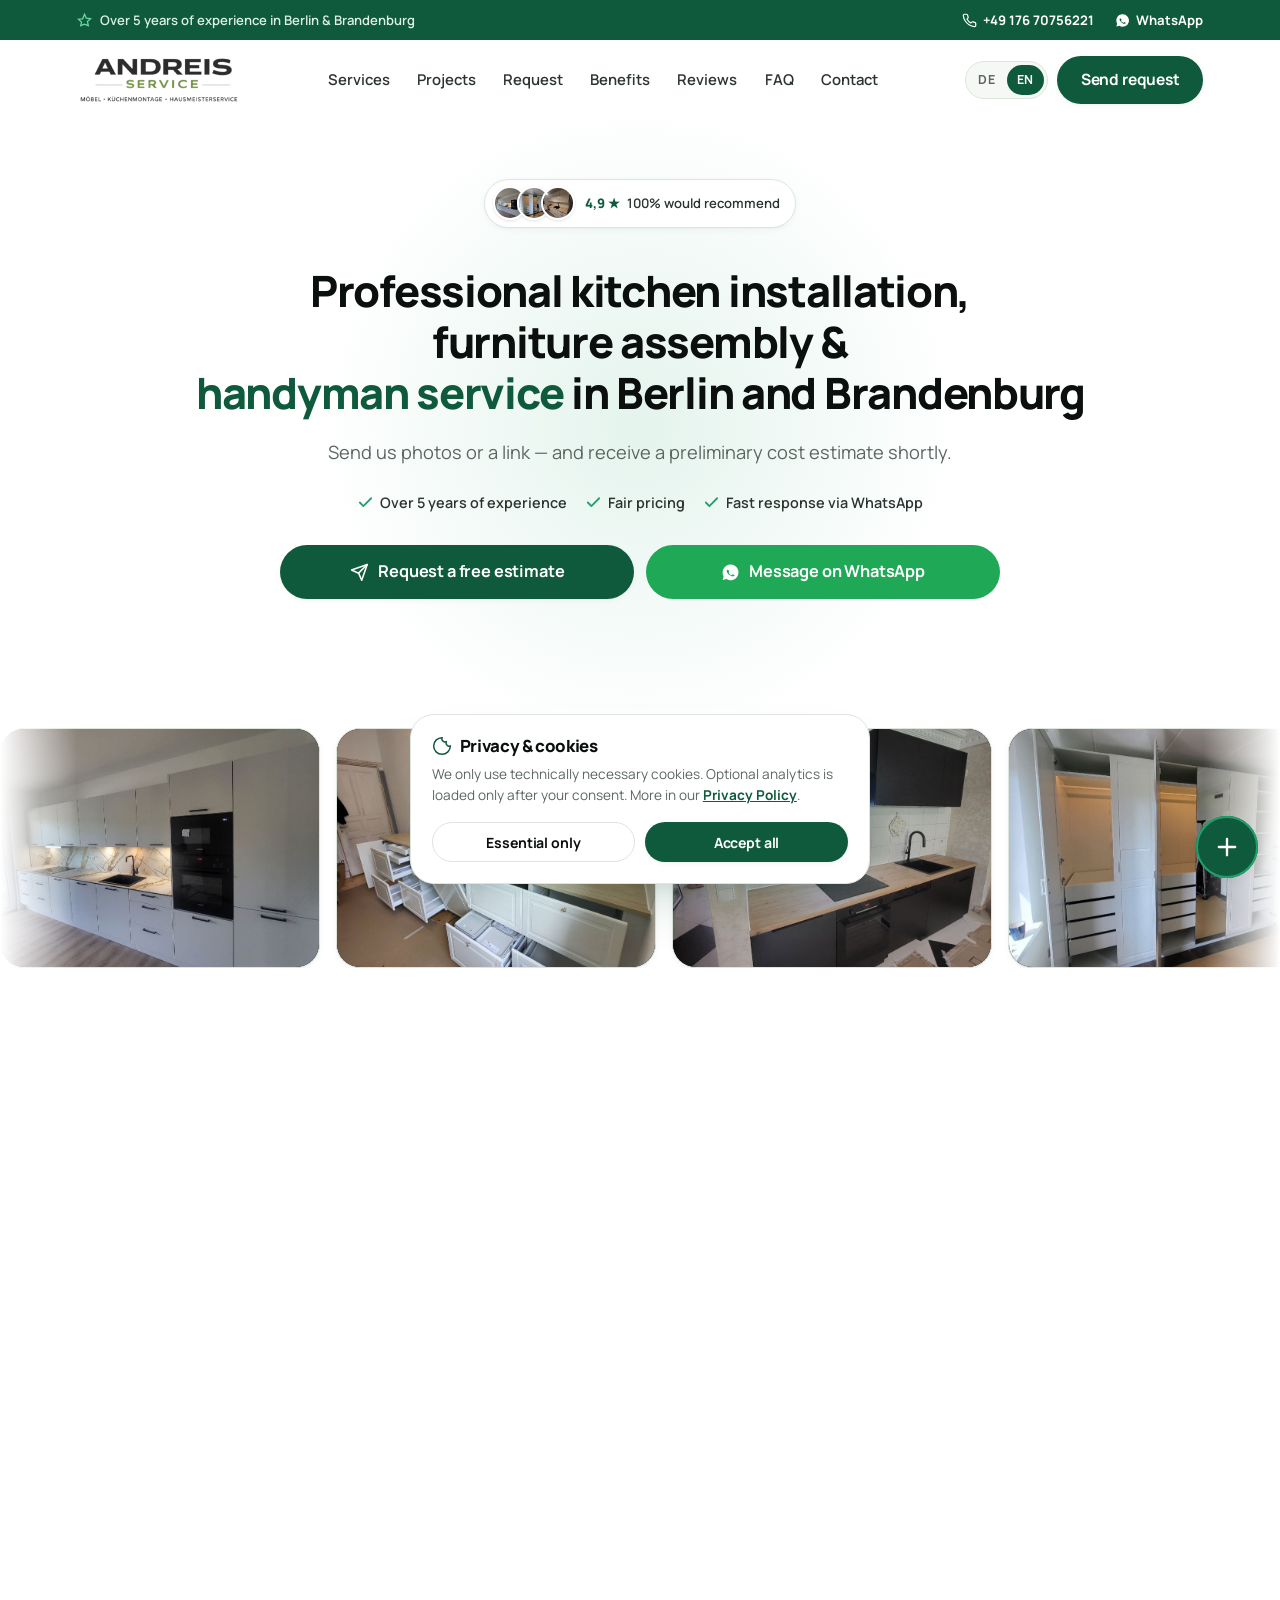
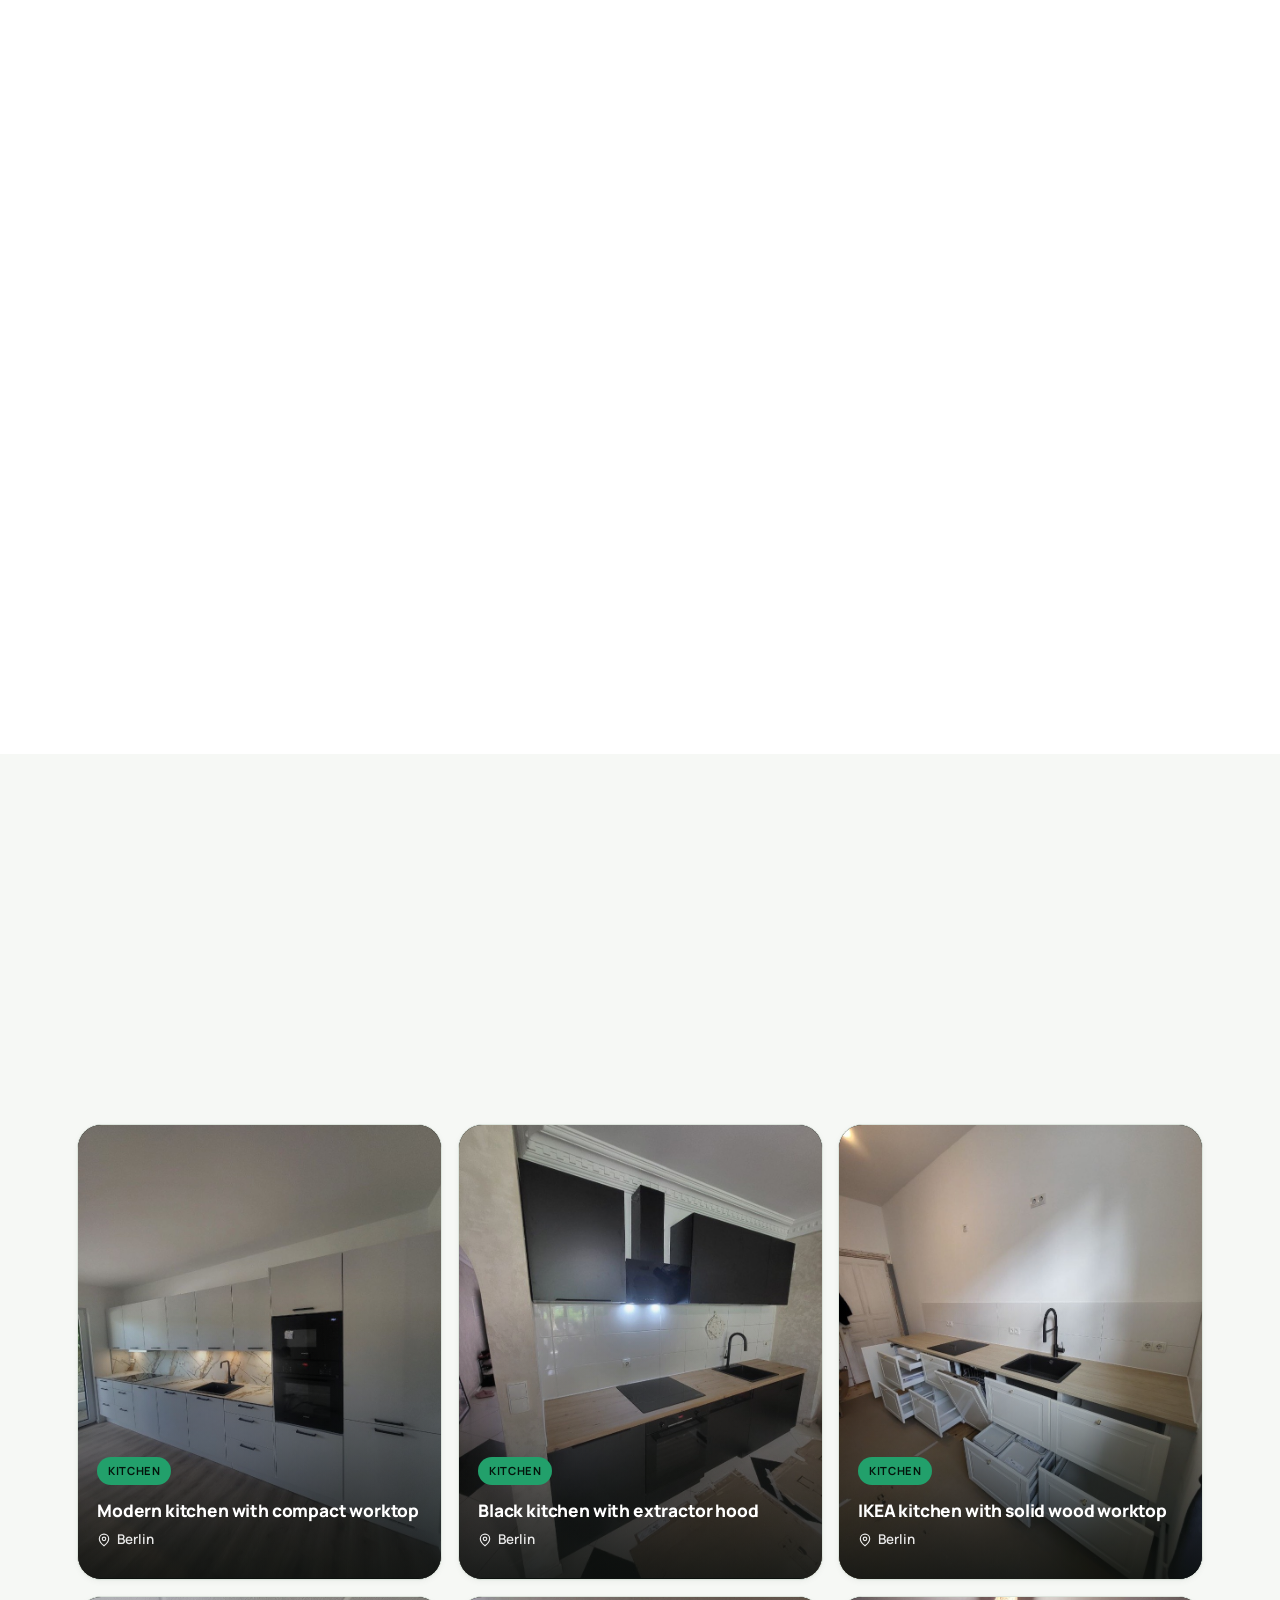
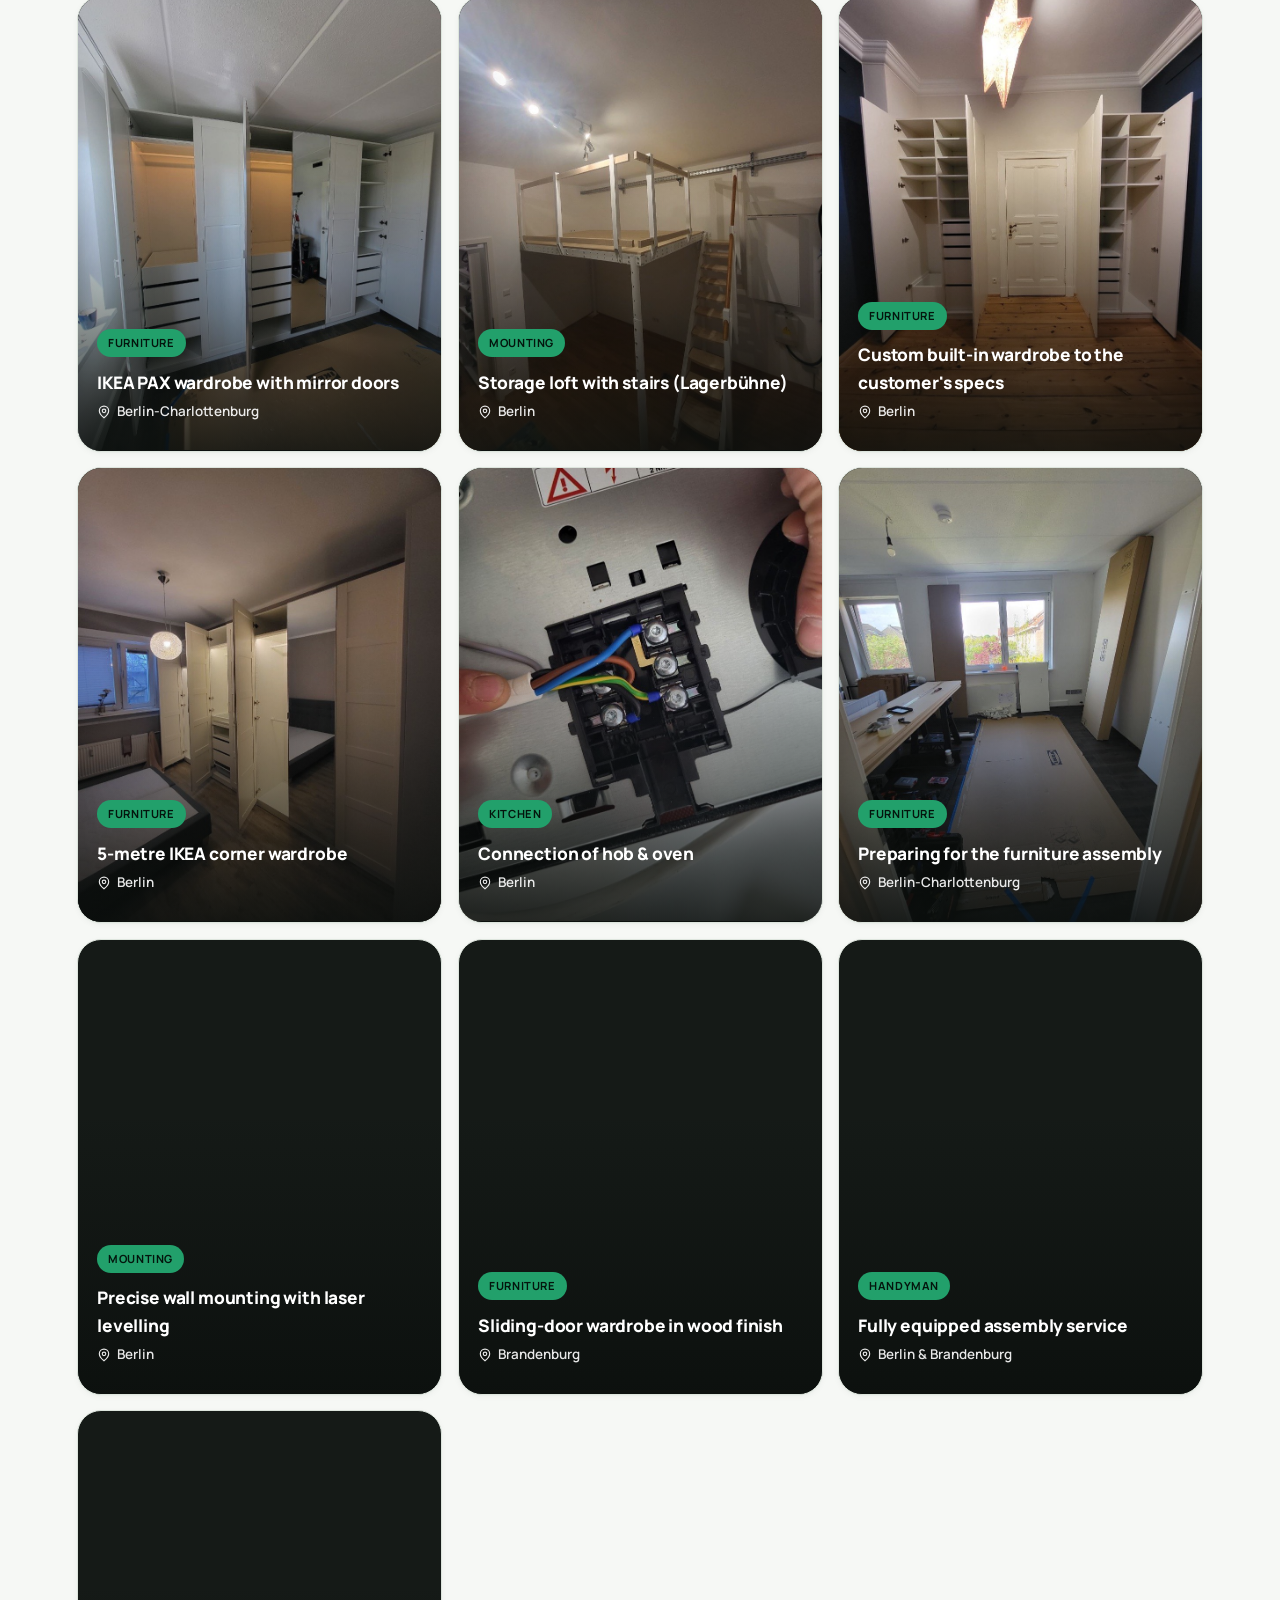
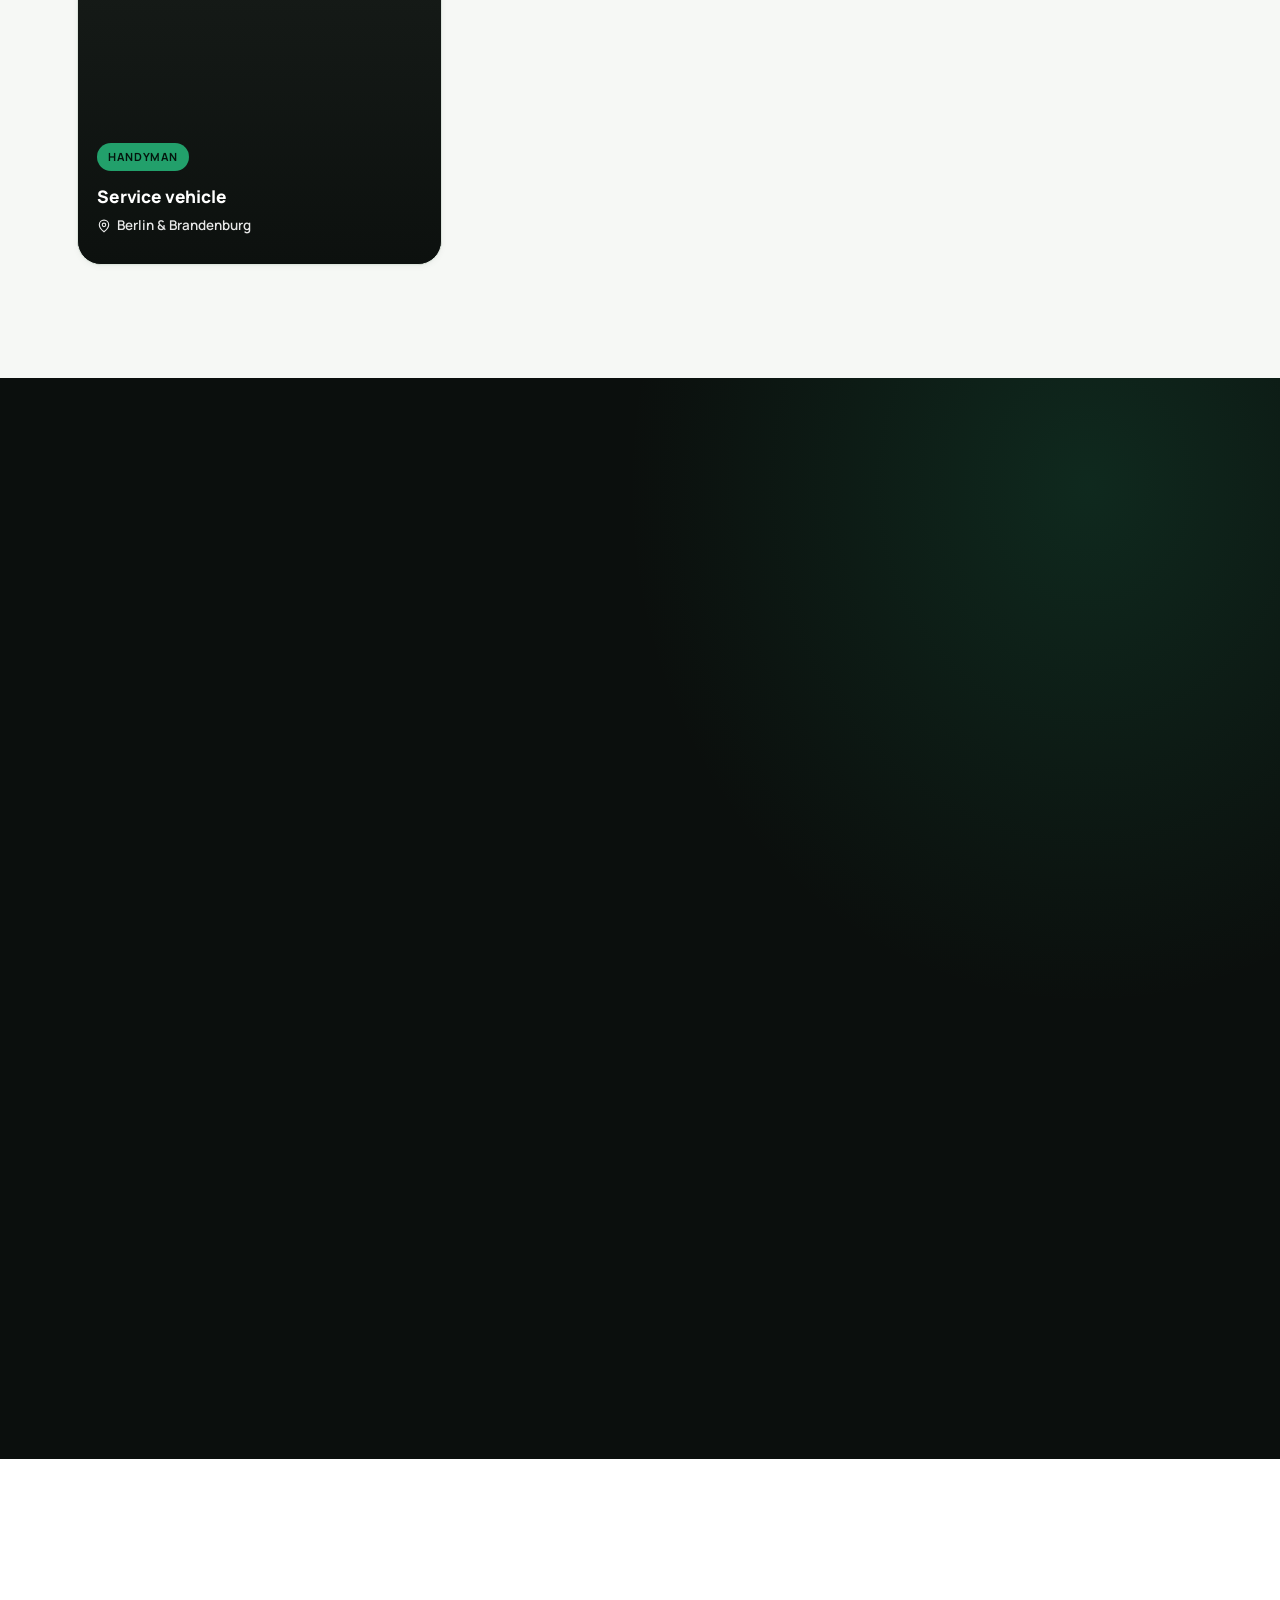
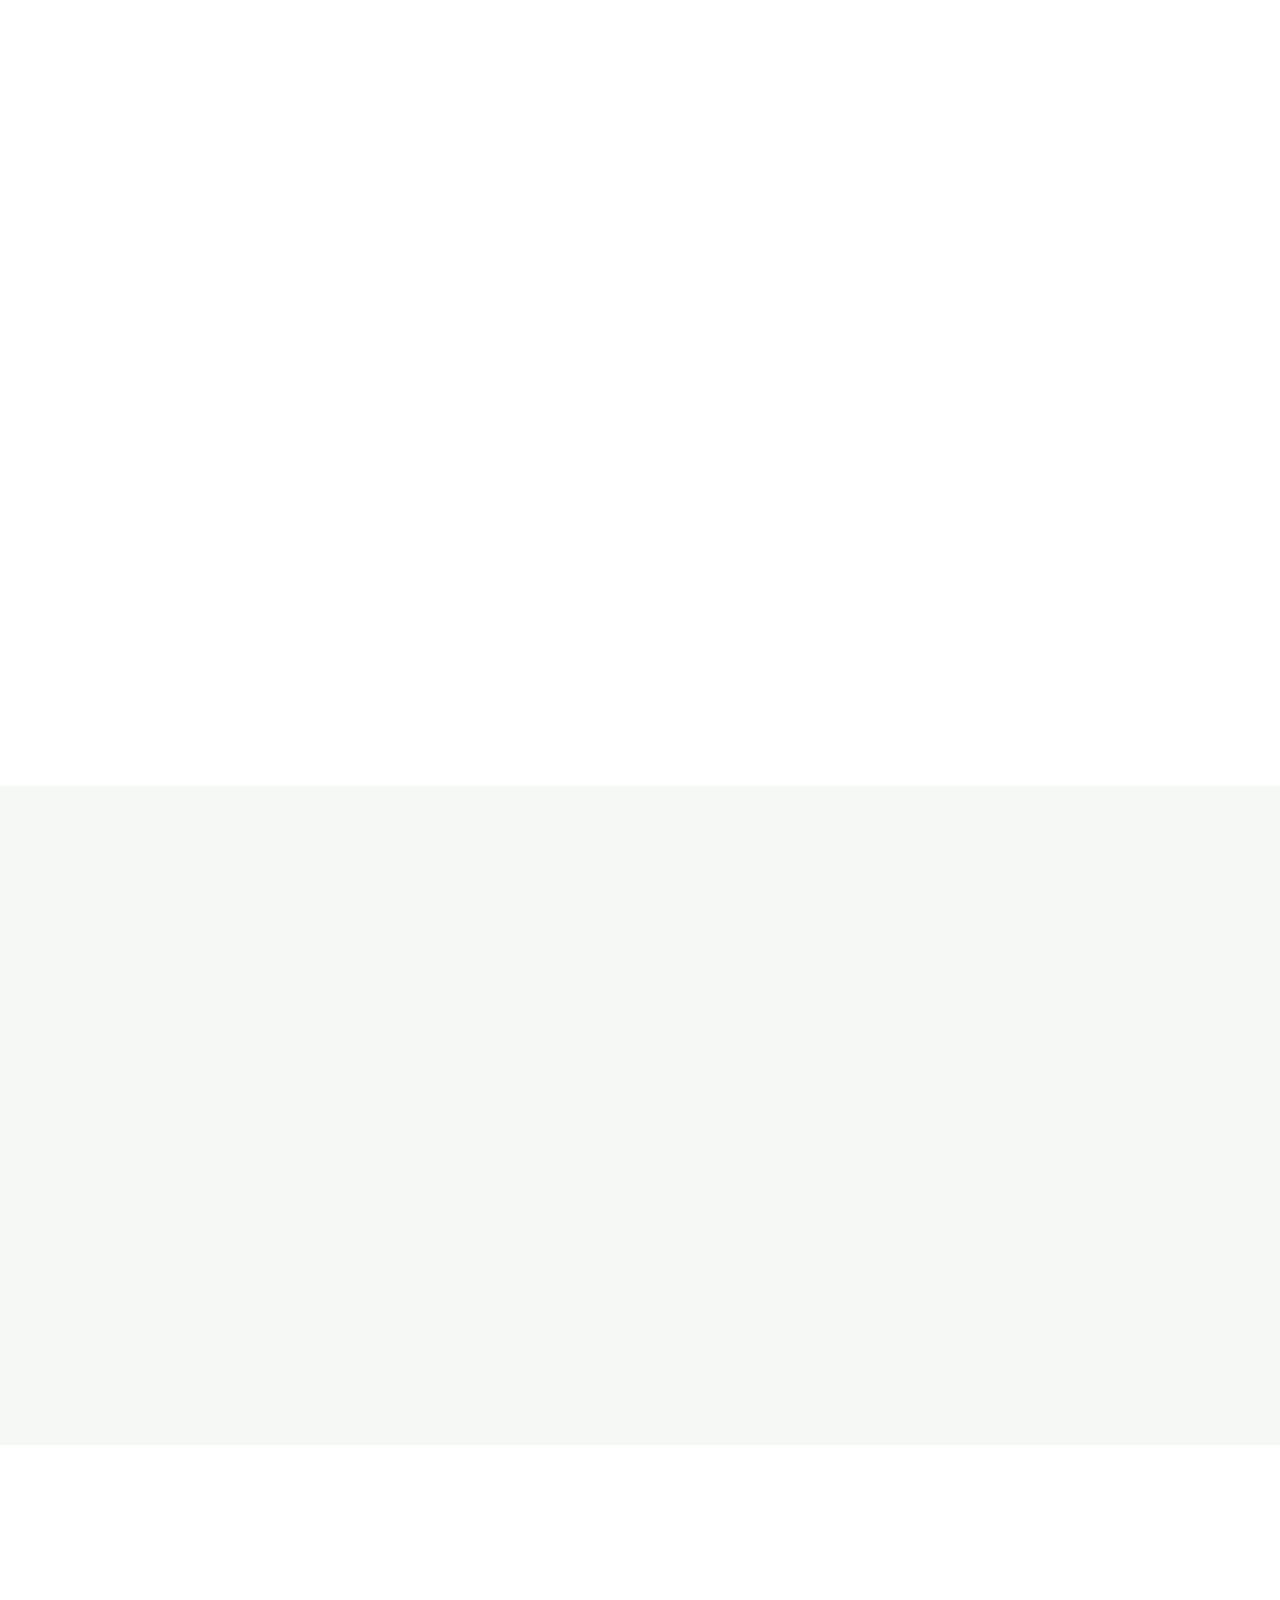
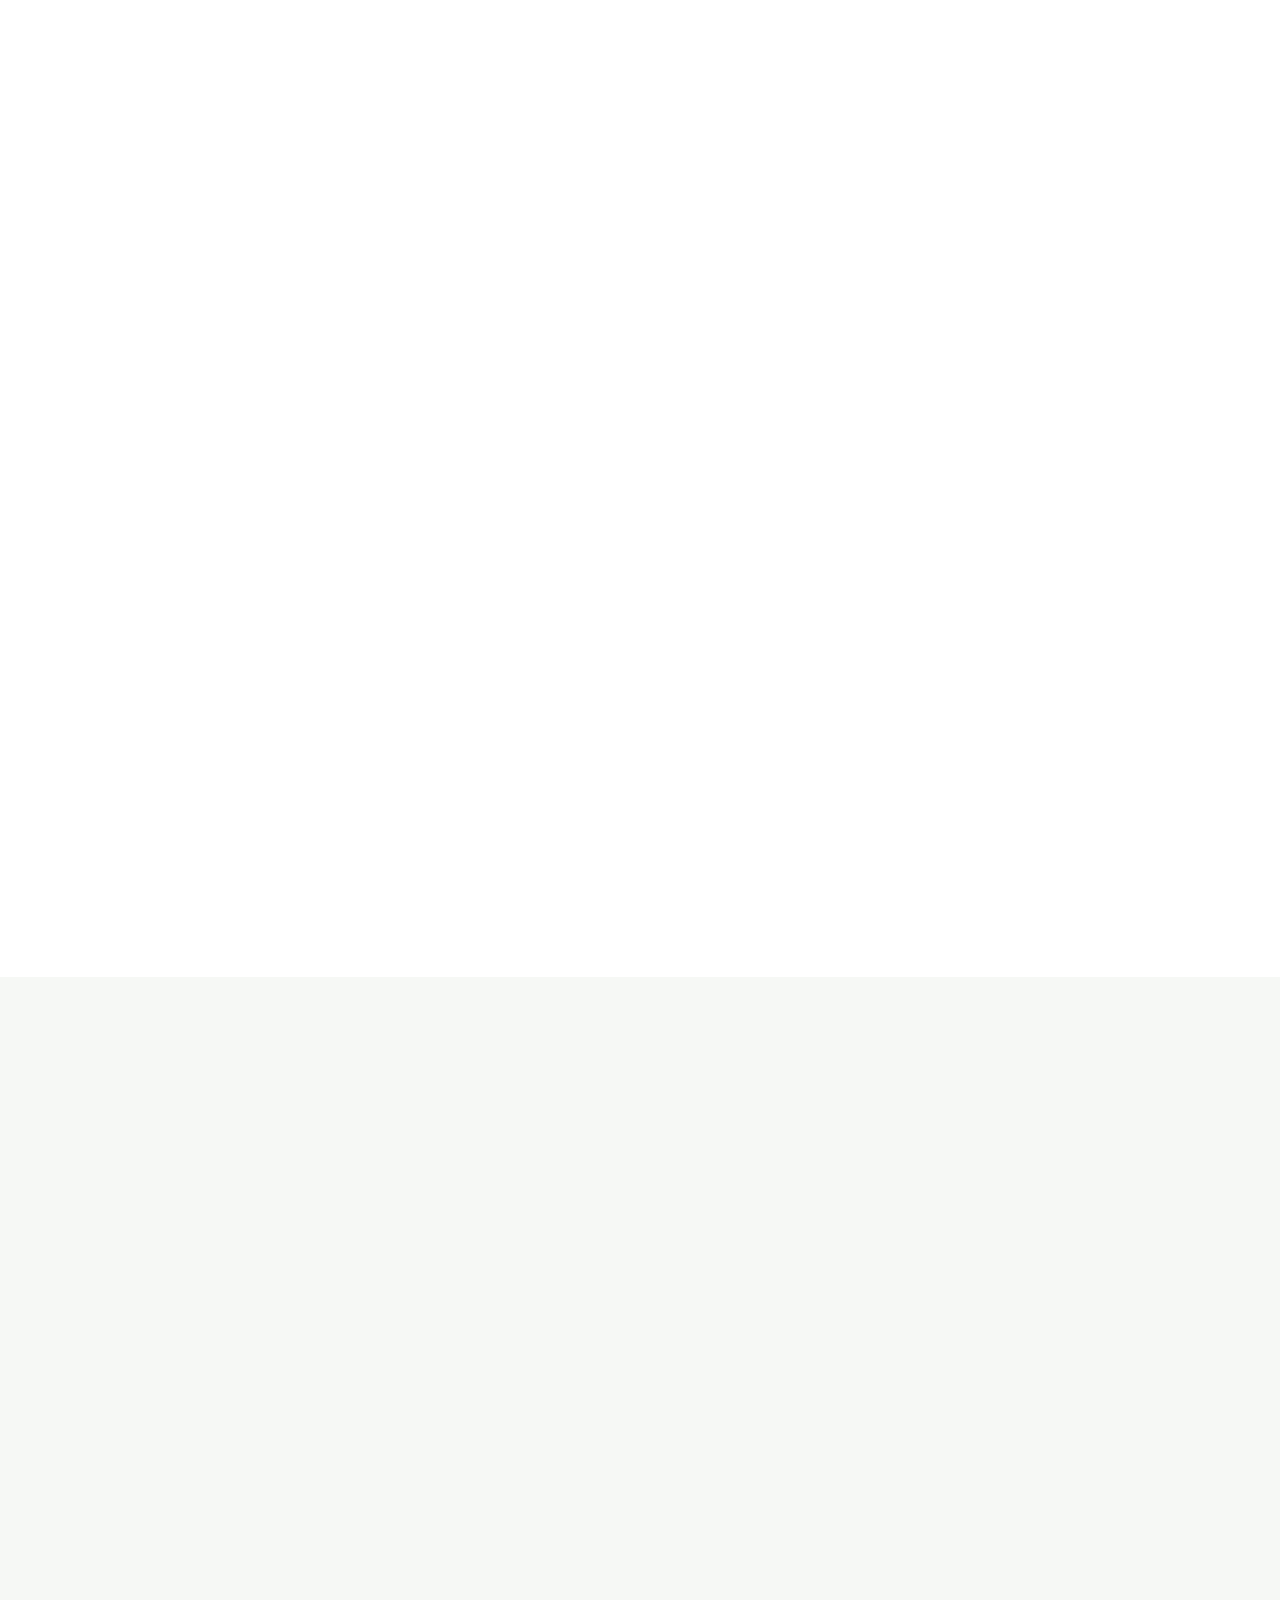
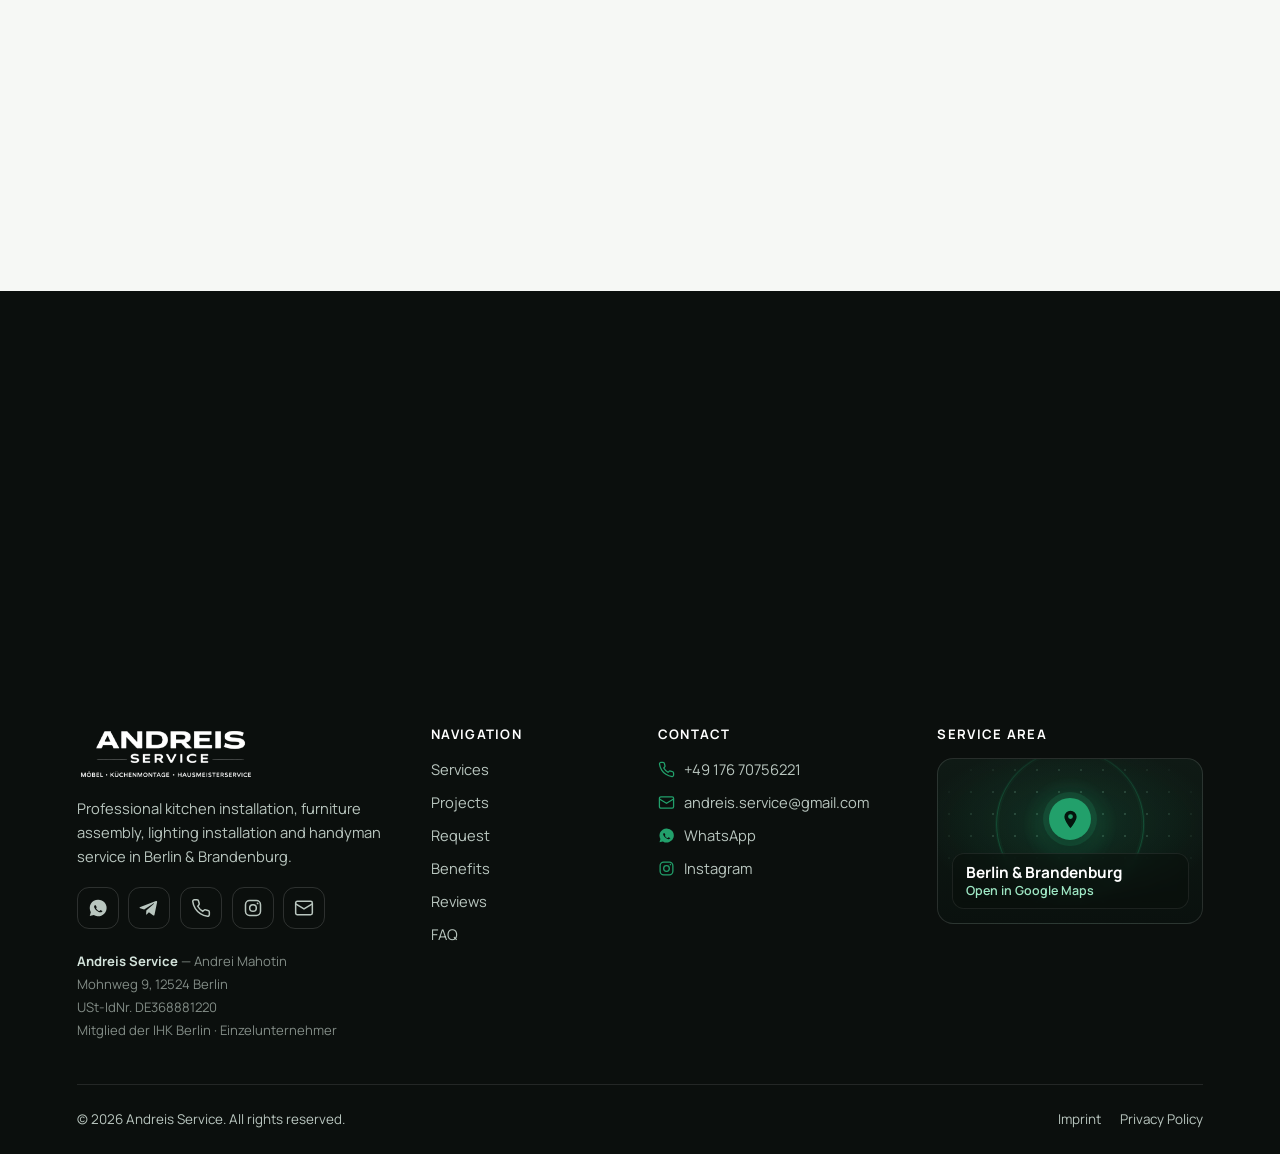
==== commit 1a9dfdfb: "Правки контенту: послуги, відгуки, проєкти, футер - Прибрано зелені підкреслення в заголовках - Посл" ====
--- a/site/index.html
+++ b/site/index.html
@@ -216,63 +216,63 @@
             <span class="lsvc__icon"><svg viewBox="0 0 24 24" fill="none" stroke="currentColor" stroke-width="1.7" stroke-linecap="round" stroke-linejoin="round"><rect x="3" y="3" width="18" height="18" rx="2"/><path d="M3 9h18M7 6h.01M11 6h.01"/></svg></span>
             <h3 class="lsvc__title" data-i18n="s1.t">Küchenmontage</h3>
             <p class="lsvc__desc" data-i18n="s1.d">Fachgerechte Komplettmontage Ihrer Küche — präzise, sauber und zuverlässig.</p>
-            <div class="lsvc__foot"><span class="lsvc__price"><svg viewBox="0 0 24 24" fill="none" stroke="currentColor" stroke-width="1.9"><circle cx="12" cy="12" r="9"/><path d="M15 9.4a3.4 3.4 0 0 0-6 2.6 3.4 3.4 0 0 0 6 2.6M7.6 11h5.2M7.6 13h5.2" stroke-linecap="round"/></svg><span><span class="lsvc__from" data-i18n="svc.from">ab</span> 290&nbsp;€</span></span><span class="lsvc__rating"><svg viewBox="0 0 24 24" fill="currentColor"><path d="m12 3 2.6 5.3 5.9.9-4.3 4.2 1 5.9L12 16.9 6.8 19.6l1-5.9L3.5 9.5l5.9-.9L12 3Z"/></svg>4,9&nbsp;(50)</span></div>
+            <div class="lsvc__foot"><span class="lsvc__price"><svg viewBox="0 0 24 24" fill="none" stroke="currentColor" stroke-width="1.9"><circle cx="12" cy="12" r="9"/><path d="M15 9.4a3.4 3.4 0 0 0-6 2.6 3.4 3.4 0 0 0 6 2.6M7.6 11h5.2M7.6 13h5.2" stroke-linecap="round"/></svg><span><span class="lsvc__from" data-i18n="svc.from">ab</span> 290&nbsp;€</span></span></div>
           </a>
           <a class="lsvc reveal" data-delay="1" data-open-popup href="#anfrage">
             <span class="lsvc__corner" aria-hidden="true"><svg viewBox="0 0 24 24" fill="none" stroke="currentColor" stroke-width="2" stroke-linecap="round" stroke-linejoin="round"><path d="M7 17 17 7M8 7h9v9"/></svg></span>
             <span class="lsvc__icon"><svg viewBox="0 0 24 24" fill="none" stroke="currentColor" stroke-width="1.7" stroke-linecap="round" stroke-linejoin="round"><rect x="4" y="3" width="16" height="18" rx="1.5"/><path d="M12 3v18M9 8v3M15 8v3"/></svg></span>
             <h3 class="lsvc__title" data-i18n="s7.t">Möbelmontage von IKEA und anderen Herstellern</h3>
             <p class="lsvc__desc" data-i18n="s7.d">Aufbau von Möbeln von IKEA, Höffner, Roller, XXXLutz und anderen Herstellern.</p>
-            <div class="lsvc__foot"><span class="lsvc__price"><svg viewBox="0 0 24 24" fill="none" stroke="currentColor" stroke-width="1.9"><circle cx="12" cy="12" r="9"/><path d="M15 9.4a3.4 3.4 0 0 0-6 2.6 3.4 3.4 0 0 0 6 2.6M7.6 11h5.2M7.6 13h5.2" stroke-linecap="round"/></svg><span><span class="lsvc__from" data-i18n="svc.from">ab</span> 49&nbsp;€</span></span><span class="lsvc__rating"><svg viewBox="0 0 24 24" fill="currentColor"><path d="m12 3 2.6 5.3 5.9.9-4.3 4.2 1 5.9L12 16.9 6.8 19.6l1-5.9L3.5 9.5l5.9-.9L12 3Z"/></svg>4,9&nbsp;(50)</span></div>
+            <div class="lsvc__foot"><span class="lsvc__price"><svg viewBox="0 0 24 24" fill="none" stroke="currentColor" stroke-width="1.9"><circle cx="12" cy="12" r="9"/><path d="M15 9.4a3.4 3.4 0 0 0-6 2.6 3.4 3.4 0 0 0 6 2.6M7.6 11h5.2M7.6 13h5.2" stroke-linecap="round"/></svg><span><span class="lsvc__from" data-i18n="svc.from">ab</span> 39&nbsp;€</span></span></div>
           </a>
           <a class="lsvc reveal" data-delay="2" data-open-popup href="#anfrage">
             <span class="lsvc__corner" aria-hidden="true"><svg viewBox="0 0 24 24" fill="none" stroke="currentColor" stroke-width="2" stroke-linecap="round" stroke-linejoin="round"><path d="M7 17 17 7M8 7h9v9"/></svg></span>
             <span class="lsvc__icon"><svg viewBox="0 0 24 24" fill="none" stroke="currentColor" stroke-width="1.7" stroke-linecap="round" stroke-linejoin="round"><path d="M9 18h6M10 21h4"/><path d="M12 3a6 6 0 0 0-4 10.5c.6.6 1 1.3 1 2.5h6c0-1.2.4-1.9 1-2.5A6 6 0 0 0 12 3Z"/></svg></span>
             <h3 class="lsvc__title" data-i18n="s9.t">Kronleuchter und Deckenleuchten</h3>
             <p class="lsvc__desc" data-i18n="s9.d">Sichere Montage von Deckenleuchten, Kronleuchtern und LED-Beleuchtung.</p>
-            <div class="lsvc__foot"><span class="lsvc__price"><svg viewBox="0 0 24 24" fill="none" stroke="currentColor" stroke-width="1.9"><circle cx="12" cy="12" r="9"/><path d="M15 9.4a3.4 3.4 0 0 0-6 2.6 3.4 3.4 0 0 0 6 2.6M7.6 11h5.2M7.6 13h5.2" stroke-linecap="round"/></svg><span><span class="lsvc__from" data-i18n="svc.from">ab</span> 59&nbsp;€</span></span><span class="lsvc__rating"><svg viewBox="0 0 24 24" fill="currentColor"><path d="m12 3 2.6 5.3 5.9.9-4.3 4.2 1 5.9L12 16.9 6.8 19.6l1-5.9L3.5 9.5l5.9-.9L12 3Z"/></svg>4,9&nbsp;(50)</span></div>
+            <div class="lsvc__foot"><span class="lsvc__price"><svg viewBox="0 0 24 24" fill="none" stroke="currentColor" stroke-width="1.9"><circle cx="12" cy="12" r="9"/><path d="M15 9.4a3.4 3.4 0 0 0-6 2.6 3.4 3.4 0 0 0 6 2.6M7.6 11h5.2M7.6 13h5.2" stroke-linecap="round"/></svg><span><span class="lsvc__from" data-i18n="svc.from">ab</span> 49&nbsp;€</span></span><span class="lsvc__note" data-i18n="s9.note">Lizenz in Beantragung</span></div>
           </a>
           <a class="lsvc reveal" data-open-popup href="#anfrage">
             <span class="lsvc__corner" aria-hidden="true"><svg viewBox="0 0 24 24" fill="none" stroke="currentColor" stroke-width="2" stroke-linecap="round" stroke-linejoin="round"><path d="M7 17 17 7M8 7h9v9"/></svg></span>
             <span class="lsvc__icon"><svg viewBox="0 0 24 24" fill="none" stroke="currentColor" stroke-width="1.7" stroke-linecap="round" stroke-linejoin="round"><rect x="2.5" y="7" width="19" height="10" rx="1.5"/><path d="M7 7v3M11 7v4M15 7v3M19 7v3"/></svg></span>
             <h3 class="lsvc__title" data-i18n="s4.t">Arbeitsplattenmontage & Gehrungsschnitt</h3>
             <p class="lsvc__desc" data-i18n="s4.d">Saubere Arbeitsplattenmontage inkl. präziser Gehrungs- und Anpassungsschnitte.</p>
-            <div class="lsvc__foot"><span class="lsvc__price"><svg viewBox="0 0 24 24" fill="none" stroke="currentColor" stroke-width="1.9"><circle cx="12" cy="12" r="9"/><path d="M15 9.4a3.4 3.4 0 0 0-6 2.6 3.4 3.4 0 0 0 6 2.6M7.6 11h5.2M7.6 13h5.2" stroke-linecap="round"/></svg><span><span class="lsvc__from" data-i18n="svc.from">ab</span> 150&nbsp;€</span></span><span class="lsvc__rating"><svg viewBox="0 0 24 24" fill="currentColor"><path d="m12 3 2.6 5.3 5.9.9-4.3 4.2 1 5.9L12 16.9 6.8 19.6l1-5.9L3.5 9.5l5.9-.9L12 3Z"/></svg>4,9&nbsp;(50)</span></div>
+            <div class="lsvc__foot"><span class="lsvc__price"><svg viewBox="0 0 24 24" fill="none" stroke="currentColor" stroke-width="1.9"><circle cx="12" cy="12" r="9"/><path d="M15 9.4a3.4 3.4 0 0 0-6 2.6 3.4 3.4 0 0 0 6 2.6M7.6 11h5.2M7.6 13h5.2" stroke-linecap="round"/></svg><span><span class="lsvc__from" data-i18n="svc.from">ab</span> 150&nbsp;€</span></span></div>
           </a>
           <a class="lsvc reveal" data-delay="1" data-open-popup href="#anfrage">
             <span class="lsvc__corner" aria-hidden="true"><svg viewBox="0 0 24 24" fill="none" stroke="currentColor" stroke-width="2" stroke-linecap="round" stroke-linejoin="round"><path d="M7 17 17 7M8 7h9v9"/></svg></span>
             <span class="lsvc__icon"><svg viewBox="0 0 24 24" fill="none" stroke="currentColor" stroke-width="1.7" stroke-linecap="round" stroke-linejoin="round"><path d="M9 2v6M15 2v6"/><path d="M7 8h10v3a5 5 0 0 1-10 0V8ZM12 16v6"/></svg></span>
             <h3 class="lsvc__title" data-i18n="s6.t">Anschluss von Küchengeräten</h3>
             <p class="lsvc__desc" data-i18n="s6.d">Anschluss von Backofen, Kochfeld, Dunstabzug und weiteren Küchengeräten.</p>
-            <div class="lsvc__foot"><span class="lsvc__price"><svg viewBox="0 0 24 24" fill="none" stroke="currentColor" stroke-width="1.9"><circle cx="12" cy="12" r="9"/><path d="M15 9.4a3.4 3.4 0 0 0-6 2.6 3.4 3.4 0 0 0 6 2.6M7.6 11h5.2M7.6 13h5.2" stroke-linecap="round"/></svg><span><span class="lsvc__from" data-i18n="svc.from">ab</span> 80&nbsp;€</span></span><span class="lsvc__rating"><svg viewBox="0 0 24 24" fill="currentColor"><path d="m12 3 2.6 5.3 5.9.9-4.3 4.2 1 5.9L12 16.9 6.8 19.6l1-5.9L3.5 9.5l5.9-.9L12 3Z"/></svg>4,9&nbsp;(50)</span></div>
+            <div class="lsvc__foot"><span class="lsvc__price"><svg viewBox="0 0 24 24" fill="none" stroke="currentColor" stroke-width="1.9"><circle cx="12" cy="12" r="9"/><path d="M15 9.4a3.4 3.4 0 0 0-6 2.6 3.4 3.4 0 0 0 6 2.6M7.6 11h5.2M7.6 13h5.2" stroke-linecap="round"/></svg><span><span class="lsvc__from" data-i18n="svc.from">ab</span> 80&nbsp;€</span></span></div>
           </a>
           <a class="lsvc reveal" data-delay="2" data-open-popup href="#anfrage">
             <span class="lsvc__corner" aria-hidden="true"><svg viewBox="0 0 24 24" fill="none" stroke="currentColor" stroke-width="2" stroke-linecap="round" stroke-linejoin="round"><path d="M7 17 17 7M8 7h9v9"/></svg></span>
             <span class="lsvc__icon"><svg viewBox="0 0 24 24" fill="none" stroke="currentColor" stroke-width="1.7" stroke-linecap="round" stroke-linejoin="round"><rect x="3" y="4" width="18" height="16" rx="1.5"/><path d="M3 10h18M3 15h18"/></svg></span>
             <h3 class="lsvc__title" data-i18n="s10.t">Gardinenstangen, Regale und Spiegel</h3>
             <p class="lsvc__desc" data-i18n="s10.d">Präzise Wandmontage von Gardinenstangen, Regalen, Spiegeln und Zubehör.</p>
-            <div class="lsvc__foot"><span class="lsvc__price"><svg viewBox="0 0 24 24" fill="none" stroke="currentColor" stroke-width="1.9"><circle cx="12" cy="12" r="9"/><path d="M15 9.4a3.4 3.4 0 0 0-6 2.6 3.4 3.4 0 0 0 6 2.6M7.6 11h5.2M7.6 13h5.2" stroke-linecap="round"/></svg><span><span class="lsvc__from" data-i18n="svc.from">ab</span> 39&nbsp;€</span></span><span class="lsvc__rating"><svg viewBox="0 0 24 24" fill="currentColor"><path d="m12 3 2.6 5.3 5.9.9-4.3 4.2 1 5.9L12 16.9 6.8 19.6l1-5.9L3.5 9.5l5.9-.9L12 3Z"/></svg>4,9&nbsp;(50)</span></div>
+            <div class="lsvc__foot"><span class="lsvc__price"><svg viewBox="0 0 24 24" fill="none" stroke="currentColor" stroke-width="1.9"><circle cx="12" cy="12" r="9"/><path d="M15 9.4a3.4 3.4 0 0 0-6 2.6 3.4 3.4 0 0 0 6 2.6M7.6 11h5.2M7.6 13h5.2" stroke-linecap="round"/></svg><span><span class="lsvc__from" data-i18n="svc.from">ab</span> 39&nbsp;€</span></span></div>
           </a>
           <a class="lsvc reveal" data-open-popup href="#anfrage">
             <span class="lsvc__corner" aria-hidden="true"><svg viewBox="0 0 24 24" fill="none" stroke="currentColor" stroke-width="2" stroke-linecap="round" stroke-linejoin="round"><path d="M7 17 17 7M8 7h9v9"/></svg></span>
             <span class="lsvc__icon"><svg viewBox="0 0 24 24" fill="none" stroke="currentColor" stroke-width="1.7" stroke-linecap="round" stroke-linejoin="round"><rect x="3" y="8" width="18" height="12" rx="2"/><path d="M8 8V6a2 2 0 0 1 2-2h4a2 2 0 0 1 2 2v2M3 13h18"/></svg></span>
             <h3 class="lsvc__title" data-i18n="s11.t">Hausmeisterservice</h3>
             <p class="lsvc__desc" data-i18n="s11.d">Zuverlässige Hilfe bei kleinen Wartungs-, Reparatur- und Montagearbeiten.</p>
-            <div class="lsvc__foot"><span class="lsvc__price"><svg viewBox="0 0 24 24" fill="none" stroke="currentColor" stroke-width="1.9"><circle cx="12" cy="12" r="9"/><path d="M15 9.4a3.4 3.4 0 0 0-6 2.6 3.4 3.4 0 0 0 6 2.6M7.6 11h5.2M7.6 13h5.2" stroke-linecap="round"/></svg><span><span class="lsvc__from" data-i18n="svc.from">ab</span> 39&nbsp;€</span></span><span class="lsvc__rating"><svg viewBox="0 0 24 24" fill="currentColor"><path d="m12 3 2.6 5.3 5.9.9-4.3 4.2 1 5.9L12 16.9 6.8 19.6l1-5.9L3.5 9.5l5.9-.9L12 3Z"/></svg>4,9&nbsp;(50)</span></div>
+            <div class="lsvc__foot"><span class="lsvc__price"><svg viewBox="0 0 24 24" fill="none" stroke="currentColor" stroke-width="1.9"><circle cx="12" cy="12" r="9"/><path d="M15 9.4a3.4 3.4 0 0 0-6 2.6 3.4 3.4 0 0 0 6 2.6M7.6 11h5.2M7.6 13h5.2" stroke-linecap="round"/></svg><span><span class="lsvc__from" data-i18n="svc.from">ab</span> 39&nbsp;€</span></span></div>
           </a>
           <a class="lsvc reveal" data-delay="1" data-open-popup href="#anfrage">
             <span class="lsvc__corner" aria-hidden="true"><svg viewBox="0 0 24 24" fill="none" stroke="currentColor" stroke-width="2" stroke-linecap="round" stroke-linejoin="round"><path d="M7 17 17 7M8 7h9v9"/></svg></span>
             <span class="lsvc__icon"><svg viewBox="0 0 24 24" fill="none" stroke="currentColor" stroke-width="1.7" stroke-linecap="round" stroke-linejoin="round"><rect x="3" y="3" width="18" height="18" rx="2"/><path d="M8 12h8"/></svg></span>
             <h3 class="lsvc__title" data-i18n="s2.t">Küchendemontage</h3>
             <p class="lsvc__desc" data-i18n="s2.d">Fachgerechte Demontage bestehender Küchen — für Umzug, Renovierung oder Neubau.</p>
-            <div class="lsvc__foot"><span class="lsvc__price"><svg viewBox="0 0 24 24" fill="none" stroke="currentColor" stroke-width="1.9"><circle cx="12" cy="12" r="9"/><path d="M15 9.4a3.4 3.4 0 0 0-6 2.6 3.4 3.4 0 0 0 6 2.6M7.6 11h5.2M7.6 13h5.2" stroke-linecap="round"/></svg><span><span class="lsvc__from" data-i18n="svc.from">ab</span> 120&nbsp;€</span></span><span class="lsvc__rating"><svg viewBox="0 0 24 24" fill="currentColor"><path d="m12 3 2.6 5.3 5.9.9-4.3 4.2 1 5.9L12 16.9 6.8 19.6l1-5.9L3.5 9.5l5.9-.9L12 3Z"/></svg>4,9&nbsp;(50)</span></div>
+            <div class="lsvc__foot"><span class="lsvc__price"><svg viewBox="0 0 24 24" fill="none" stroke="currentColor" stroke-width="1.9"><circle cx="12" cy="12" r="9"/><path d="M15 9.4a3.4 3.4 0 0 0-6 2.6 3.4 3.4 0 0 0 6 2.6M7.6 11h5.2M7.6 13h5.2" stroke-linecap="round"/></svg><span><span class="lsvc__from" data-i18n="svc.from">ab</span> 120&nbsp;€</span></span></div>
           </a>
           <a class="lsvc reveal" data-delay="2" data-open-popup href="#anfrage">
             <span class="lsvc__corner" aria-hidden="true"><svg viewBox="0 0 24 24" fill="none" stroke="currentColor" stroke-width="2" stroke-linecap="round" stroke-linejoin="round"><path d="M7 17 17 7M8 7h9v9"/></svg></span>
             <span class="lsvc__icon"><svg viewBox="0 0 24 24" fill="none" stroke="currentColor" stroke-width="1.7" stroke-linecap="round" stroke-linejoin="round"><path d="m14 7 3 3M5 21l9-9"/><path d="M14 7l2-2a2.8 2.8 0 0 1 4 4l-2 2-4-4Z"/></svg></span>
             <h3 class="lsvc__title" data-i18n="s12.t">Kleine Reparatur- und Montagearbeiten</h3>
             <p class="lsvc__desc" data-i18n="s12.d">Flexible Hilfe bei alltäglichen Aufgaben in Wohnung, Haus oder Büro.</p>
-            <div class="lsvc__foot"><span class="lsvc__price"><svg viewBox="0 0 24 24" fill="none" stroke="currentColor" stroke-width="1.9"><circle cx="12" cy="12" r="9"/><path d="M15 9.4a3.4 3.4 0 0 0-6 2.6 3.4 3.4 0 0 0 6 2.6M7.6 11h5.2M7.6 13h5.2" stroke-linecap="round"/></svg><span><span class="lsvc__from" data-i18n="svc.from">ab</span> 35&nbsp;€</span></span><span class="lsvc__rating"><svg viewBox="0 0 24 24" fill="currentColor"><path d="m12 3 2.6 5.3 5.9.9-4.3 4.2 1 5.9L12 16.9 6.8 19.6l1-5.9L3.5 9.5l5.9-.9L12 3Z"/></svg>4,9&nbsp;(50)</span></div>
+            <div class="lsvc__foot"><span class="lsvc__price"><svg viewBox="0 0 24 24" fill="none" stroke="currentColor" stroke-width="1.9"><circle cx="12" cy="12" r="9"/><path d="M15 9.4a3.4 3.4 0 0 0-6 2.6 3.4 3.4 0 0 0 6 2.6M7.6 11h5.2M7.6 13h5.2" stroke-linecap="round"/></svg><span><span class="lsvc__from" data-i18n="svc.from">ab</span> 39&nbsp;€</span></span></div>
           </a>
         </div>
       </div>
@@ -299,19 +299,19 @@
         </div>
 
         <div class="gallery">
-          <article class="work" data-cat="kitchen"><div class="work__media"><img src="assets/img/portfolio/p1.jpg" alt="Grifflose graue Küche mit Marmor-Rückwand und Siemens-Geräten, Berlin" loading="lazy" width="600" height="750"></div><div class="work__overlay"><span class="work__badge" data-i18n="cat.kitchen">Küche</span><div class="work__title" data-i18n="w1.t">Grifflose Küche mit Marmor-Rückwand</div><div class="work__loc"><svg viewBox="0 0 24 24" fill="none" stroke="currentColor" stroke-width="2"><path d="M20 10c0 6-8 12-8 12s-8-6-8-12a8 8 0 0 1 16 0Z"/><circle cx="12" cy="10" r="3"/></svg><span data-i18n="w1.l">Berlin</span></div><div class="work__desc" data-i18n="w1.d">Komplette Küchenmontage mit Arbeitsplattenanpassung, Ausschnitt für Spüle und Anschluss der Siemens-Geräte.</div></div></article>
+          <article class="work" data-cat="kitchen"><div class="work__media"><img src="assets/img/portfolio/p1.jpg" alt="Grifflose graue Küche mit Marmor-Rückwand und Siemens-Geräten, Berlin" loading="lazy" width="600" height="750"></div><div class="work__overlay"><span class="work__badge" data-i18n="cat.kitchen">Küche</span><div class="work__title" data-i18n="w1.t">Moderne Küche mit Compact-Arbeitsplatte</div><div class="work__loc"><svg viewBox="0 0 24 24" fill="none" stroke="currentColor" stroke-width="2"><path d="M20 10c0 6-8 12-8 12s-8-6-8-12a8 8 0 0 1 16 0Z"/><circle cx="12" cy="10" r="3"/></svg><span data-i18n="w1.l">Berlin</span></div><div class="work__desc" data-i18n="w1.d">Komplette Küchenmontage mit Arbeitsplattenanpassung, Ausschnitt für Spüle und Anschluss der Siemens-Geräte.</div></div></article>
           <article class="work" data-cat="kitchen light"><div class="work__media"><img src="assets/img/portfolio/p6.jpg" alt="Matt schwarze Küche mit Holzarbeitsplatte und Dunstabzugshaube" loading="lazy" width="600" height="750"></div><div class="work__overlay"><span class="work__badge" data-i18n="cat.kitchen">Küche</span><div class="work__title" data-i18n="w6.t">Schwarze Küche mit Dunstabzug</div><div class="work__loc"><svg viewBox="0 0 24 24" fill="none" stroke="currentColor" stroke-width="2"><path d="M20 10c0 6-8 12-8 12s-8-6-8-12a8 8 0 0 1 16 0Z"/><circle cx="12" cy="10" r="3"/></svg><span data-i18n="w6.l">Berlin</span></div><div class="work__desc" data-i18n="w6.d">Matt schwarze Küche mit Holzarbeitsplatte, Kochfeld, Backofen und wandmontierter Dunstabzugshaube.</div></div></article>
-          <article class="work" data-cat="kitchen"><div class="work__media"><img src="assets/img/portfolio/p3.jpg" alt="Weiße Küche mit Holzarbeitsplatte, schwarzer Granitspüle und Geschirrspüler" loading="lazy" width="600" height="750"></div><div class="work__overlay"><span class="work__badge" data-i18n="cat.kitchen">Küche</span><div class="work__title" data-i18n="w3.t">Küche mit Massivholz-Arbeitsplatte</div><div class="work__loc"><svg viewBox="0 0 24 24" fill="none" stroke="currentColor" stroke-width="2"><path d="M20 10c0 6-8 12-8 12s-8-6-8-12a8 8 0 0 1 16 0Z"/><circle cx="12" cy="10" r="3"/></svg><span data-i18n="w3.l">Berlin</span></div><div class="work__desc" data-i18n="w3.d">Montage mit Holzarbeitsplatte, schwarzer Granitspüle und integriertem Geschirrspüler.</div></div></article>
+          <article class="work" data-cat="kitchen"><div class="work__media"><img src="assets/img/portfolio/p3.jpg" alt="Weiße Küche mit Holzarbeitsplatte, schwarzer Granitspüle und Geschirrspüler" loading="lazy" width="600" height="750"></div><div class="work__overlay"><span class="work__badge" data-i18n="cat.kitchen">Küche</span><div class="work__title" data-i18n="w3.t">IKEA Küche mit Massivholz-Arbeitsplatte</div><div class="work__loc"><svg viewBox="0 0 24 24" fill="none" stroke="currentColor" stroke-width="2"><path d="M20 10c0 6-8 12-8 12s-8-6-8-12a8 8 0 0 1 16 0Z"/><circle cx="12" cy="10" r="3"/></svg><span data-i18n="w3.l">Berlin</span></div><div class="work__desc" data-i18n="w3.d">Montage einer IKEA Küche mit Massivholz-Arbeitsplatte, schwarzer Granitspüle und vollintegriertem Geschirrspüler. Präzise Anpassung der Arbeitsplatte und fachgerechte Installation aller Küchenelemente.</div></div></article>
           <article class="work" data-cat="furniture"><div class="work__media"><img src="assets/img/portfolio/p7.jpg" alt="IKEA PAX Kleiderschrank mit Spiegeltüren in Berlin-Charlottenburg" loading="lazy" width="600" height="750"></div><div class="work__overlay"><span class="work__badge" data-i18n="cat.furniture">Möbel</span><div class="work__title" data-i18n="w7.t">IKEA PAX Kleiderschrank mit Spiegeltüren</div><div class="work__loc"><svg viewBox="0 0 24 24" fill="none" stroke="currentColor" stroke-width="2"><path d="M20 10c0 6-8 12-8 12s-8-6-8-12a8 8 0 0 1 16 0Z"/><circle cx="12" cy="10" r="3"/></svg><span data-i18n="w7.l">Berlin-Charlottenburg</span></div><div class="work__desc" data-i18n="w7.d">Aufbau eines IKEA PAX Kleiderschranks inklusive Innenausstattung und Spiegeltüren.</div></div></article>
           <article class="work" data-cat="mount light"><div class="work__media"><img src="assets/img/portfolio/p9.jpg" alt="Stabile Lagerbühne mit Treppe und Deckenstrahlern" loading="lazy" width="600" height="750"></div><div class="work__overlay"><span class="work__badge" data-i18n="cat.mount">Montage</span><div class="work__title" data-i18n="w11.t">Aufbau einer Lagerbühne mit Treppe</div><div class="work__loc"><svg viewBox="0 0 24 24" fill="none" stroke="currentColor" stroke-width="2"><path d="M20 10c0 6-8 12-8 12s-8-6-8-12a8 8 0 0 1 16 0Z"/><circle cx="12" cy="10" r="3"/></svg><span data-i18n="w11.l">Berlin</span></div><div class="work__desc" data-i18n="w11.d">Aufbau einer stabilen Lagerbühne mit Zugangstreppe und Deckenstrahlern.</div></div></article>
-          <article class="work" data-cat="furniture light"><div class="work__media"><img src="assets/img/portfolio/p5.jpg" alt="Maßgefertigter weißer Einbauschrank im Flur mit Innenfächern" loading="lazy" width="600" height="750"></div><div class="work__overlay"><span class="work__badge" data-i18n="cat.furniture">Möbel</span><div class="work__title" data-i18n="w5.t">Maßgefertigter Einbauschrank im Flur</div><div class="work__loc"><svg viewBox="0 0 24 24" fill="none" stroke="currentColor" stroke-width="2"><path d="M20 10c0 6-8 12-8 12s-8-6-8-12a8 8 0 0 1 16 0Z"/><circle cx="12" cy="10" r="3"/></svg><span data-i18n="w5.l">Berlin</span></div><div class="work__desc" data-i18n="w5.d">Maßgefertigter Schrank mit Schubladen und Fächern, sauber in den Flur eingepasst.</div></div></article>
-          <article class="work" data-cat="kitchen"><div class="work__media"><img src="assets/img/portfolio/p13.jpg" alt="Helle Küche mit Massivholz-Arbeitsplatte und schwarzer Spüle" loading="lazy" width="600" height="750"></div><div class="work__overlay"><span class="work__badge" data-i18n="cat.kitchen">Küche</span><div class="work__title" data-i18n="w3.t">Küche mit Massivholz-Arbeitsplatte</div><div class="work__loc"><svg viewBox="0 0 24 24" fill="none" stroke="currentColor" stroke-width="2"><path d="M20 10c0 6-8 12-8 12s-8-6-8-12a8 8 0 0 1 16 0Z"/><circle cx="12" cy="10" r="3"/></svg><span data-i18n="w3.l">Berlin</span></div><div class="work__desc" data-i18n="w3.d">Helle Küche mit Holzarbeitsplatte, schwarzer Granitspüle und integriertem Backofen.</div></div></article>
-          <article class="work" data-cat="furniture light"><div class="work__media"><img src="assets/img/portfolio/p10.jpg" alt="Schlafzimmer-Kleiderschrank mit Spiegeltür und Pendelleuchte" loading="lazy" width="600" height="750"></div><div class="work__overlay"><span class="work__badge" data-i18n="cat.furniture">Möbel</span><div class="work__title" data-i18n="w9.t">Schlafzimmer-Kleiderschrank mit Spiegel</div><div class="work__loc"><svg viewBox="0 0 24 24" fill="none" stroke="currentColor" stroke-width="2"><path d="M20 10c0 6-8 12-8 12s-8-6-8-12a8 8 0 0 1 16 0Z"/><circle cx="12" cy="10" r="3"/></svg><span data-i18n="w9.l">Berlin</span></div><div class="work__desc" data-i18n="w9.d">Schrankaufbau mit Spiegeltür, Schubladen und Pendelleuchte im Schlafzimmer.</div></div></article>
+          <article class="work" data-cat="furniture light"><div class="work__media"><img src="assets/img/portfolio/p5.jpg" alt="Maßgefertigter weißer Einbauschrank im Flur mit Innenfächern" loading="lazy" width="600" height="750"></div><div class="work__overlay"><span class="work__badge" data-i18n="cat.furniture">Möbel</span><div class="work__title" data-i18n="w5.t">Maßgefertigter Einbauschrank nach Kundenwunsch</div><div class="work__loc"><svg viewBox="0 0 24 24" fill="none" stroke="currentColor" stroke-width="2"><path d="M20 10c0 6-8 12-8 12s-8-6-8-12a8 8 0 0 1 16 0Z"/><circle cx="12" cy="10" r="3"/></svg><span data-i18n="w5.l">Berlin</span></div><div class="work__desc" data-i18n="w5.d">Maßgefertigter Einbauschrank nach individuellen Kundenmaßen. Fachgerechte Montage mit Schubladen, Regalfächern und optimaler Raumnutzung im Flur.</div></div></article>
+          <article class="work" data-cat="furniture light"><div class="work__media"><img src="assets/img/portfolio/p10.jpg" alt="Schlafzimmer-Kleiderschrank mit Spiegeltür und Pendelleuchte" loading="lazy" width="600" height="750"></div><div class="work__overlay"><span class="work__badge" data-i18n="cat.furniture">Möbel</span><div class="work__title" data-i18n="w9.t">5 Meter IKEA Eck-Kleiderschrank</div><div class="work__loc"><svg viewBox="0 0 24 24" fill="none" stroke="currentColor" stroke-width="2"><path d="M20 10c0 6-8 12-8 12s-8-6-8-12a8 8 0 0 1 16 0Z"/><circle cx="12" cy="10" r="3"/></svg><span data-i18n="w9.l">Berlin</span></div><div class="work__desc" data-i18n="w9.d">Professionelle Montage eines 5 Meter langen IKEA Eck-Kleiderschranks mit Spiegel und Schubladen. Der Schrank wurde trotz eines Bodengefälles von ca. 2 cm exakt ausgerichtet und perfekt an den Raum angepasst.</div></div></article>
           <article class="work" data-cat="kitchen mount"><div class="work__media"><img src="assets/img/portfolio/p4.jpg" alt="Fachgerechter elektrischer Anschluss eines Kochfelds" loading="lazy" width="600" height="750"></div><div class="work__overlay"><span class="work__badge" data-i18n="cat.kitchen">Küche</span><div class="work__title" data-i18n="w4.t">Anschluss von Kochfeld & Backofen</div><div class="work__loc"><svg viewBox="0 0 24 24" fill="none" stroke="currentColor" stroke-width="2"><path d="M20 10c0 6-8 12-8 12s-8-6-8-12a8 8 0 0 1 16 0Z"/><circle cx="12" cy="10" r="3"/></svg><span data-i18n="w4.l">Berlin</span></div><div class="work__desc" data-i18n="w4.d">Korrekter elektrischer Anschluss von Kochfeld und Backofen im Rahmen der Küchenmontage.</div></div></article>
-          <article class="work" data-cat="furniture"><div class="work__media"><img src="assets/img/portfolio/p8.jpg" alt="IKEA Möbelaufbau vor Ort mit Werkzeug, Berlin-Charlottenburg" loading="lazy" width="600" height="750"></div><div class="work__overlay"><span class="work__badge" data-i18n="cat.furniture">Möbel</span><div class="work__title" data-i18n="w8.t">IKEA Möbelaufbau</div><div class="work__loc"><svg viewBox="0 0 24 24" fill="none" stroke="currentColor" stroke-width="2"><path d="M20 10c0 6-8 12-8 12s-8-6-8-12a8 8 0 0 1 16 0Z"/><circle cx="12" cy="10" r="3"/></svg><span data-i18n="w8.l">Berlin-Charlottenburg</span></div><div class="work__desc" data-i18n="w8.d">Aufbau von IKEA Kleiderschränken vor Ort inklusive Ausrichtung und sicherer Befestigung.</div></div></article>
+          <article class="work" data-cat="furniture"><div class="work__media"><img src="assets/img/portfolio/p8.jpg" alt="IKEA Möbelaufbau vor Ort mit Werkzeug, Berlin-Charlottenburg" loading="lazy" width="600" height="750"></div><div class="work__overlay"><span class="work__badge" data-i18n="cat.furniture">Möbel</span><div class="work__title" data-i18n="w8.t">Vorbereitung für den Möbelaufbau</div><div class="work__loc"><svg viewBox="0 0 24 24" fill="none" stroke="currentColor" stroke-width="2"><path d="M20 10c0 6-8 12-8 12s-8-6-8-12a8 8 0 0 1 16 0Z"/><circle cx="12" cy="10" r="3"/></svg><span data-i18n="w8.l">Berlin-Charlottenburg</span></div><div class="work__desc" data-i18n="w8.d">Sorgfältige Vorbereitung des Arbeitsbereichs vor Beginn der Montage. Böden wurden zum Schutz mit Karton abgedeckt und der Arbeitsplatz organisiert, um einen sauberen, sicheren und professionellen Möbelaufbau zu gewährleisten.</div></div></article>
           <article class="work" data-cat="mount"><div class="work__media"><img src="assets/img/portfolio/p2.jpg" alt="Präzise Wandmontage mit grünem Laser-Nivelliergerät" loading="lazy" width="600" height="750"></div><div class="work__overlay"><span class="work__badge" data-i18n="cat.mount">Montage</span><div class="work__title" data-i18n="w2.t">Präzise Wandmontage mit Laser-Nivellierung</div><div class="work__loc"><svg viewBox="0 0 24 24" fill="none" stroke="currentColor" stroke-width="2"><path d="M20 10c0 6-8 12-8 12s-8-6-8-12a8 8 0 0 1 16 0Z"/><circle cx="12" cy="10" r="3"/></svg><span data-i18n="w2.l">Berlin</span></div><div class="work__desc" data-i18n="w2.d">Exakte Montage und Ausrichtung mit Laser-Nivelliergerät für ein perfekt gerades Ergebnis.</div></div></article>
           <article class="work" data-cat="furniture"><div class="work__media"><img src="assets/img/portfolio/p11.jpg" alt="Schwebetürenschrank in Holzoptik in Brandenburg" loading="lazy" width="600" height="750"></div><div class="work__overlay"><span class="work__badge" data-i18n="cat.furniture">Möbel</span><div class="work__title" data-i18n="w10.t">Schwebetürenschrank in Holzoptik</div><div class="work__loc"><svg viewBox="0 0 24 24" fill="none" stroke="currentColor" stroke-width="2"><path d="M20 10c0 6-8 12-8 12s-8-6-8-12a8 8 0 0 1 16 0Z"/><circle cx="12" cy="10" r="3"/></svg><span data-i18n="w10.l">Brandenburg</span></div><div class="work__desc" data-i18n="w10.d">Aufbau und Ausrichtung eines vierteiligen Schwebetürenschranks in Holzoptik.</div></div></article>
-          <article class="work" data-cat="haus"><div class="work__media"><img src="assets/img/portfolio/p12.jpg" alt="Mobiler Hausmeistereinsatz mit Werkzeugkoffern auf einer Straße in Berlin" loading="lazy" width="600" height="750"></div><div class="work__overlay"><span class="work__badge" data-i18n="cat.haus">Hausmeister</span><div class="work__title" data-i18n="w12.t">Mobiler Hausmeistereinsatz vor Ort</div><div class="work__loc"><svg viewBox="0 0 24 24" fill="none" stroke="currentColor" stroke-width="2"><path d="M20 10c0 6-8 12-8 12s-8-6-8-12a8 8 0 0 1 16 0Z"/><circle cx="12" cy="10" r="3"/></svg><span data-i18n="w12.l">Berlin & Brandenburg</span></div><div class="work__desc" data-i18n="w12.d">Voll ausgestattet und mobil in der gesamten Region für kleine Reparatur- und Montagearbeiten.</div></div></article>
+          <article class="work" data-cat="haus"><div class="work__media"><img src="assets/img/portfolio/p12.jpg" alt="Mobiler Hausmeistereinsatz mit Werkzeugkoffern auf einer Straße in Berlin" loading="lazy" width="600" height="750"></div><div class="work__overlay"><span class="work__badge" data-i18n="cat.haus">Hausmeister</span><div class="work__title" data-i18n="w12.t">Voll ausgestatteter Montageservice</div><div class="work__loc"><svg viewBox="0 0 24 24" fill="none" stroke="currentColor" stroke-width="2"><path d="M20 10c0 6-8 12-8 12s-8-6-8-12a8 8 0 0 1 16 0Z"/><circle cx="12" cy="10" r="3"/></svg><span data-i18n="w12.l">Berlin & Brandenburg</span></div><div class="work__desc" data-i18n="w12.d">Professionell ausgestatteter Montageservice mit vollständig organisiertem Werkzeug- und Maschinensystem. So können die meisten Arbeiten bereits beim ersten Termin schnell, sauber und effizient erledigt werden.</div></div></article>
+          <article class="work" data-cat="haus"><div class="work__media"><img src="assets/img/portfolio/servicefahrzeug.webp" alt="Voll ausgestattetes Servicefahrzeug von Andreis Service" loading="lazy" width="600" height="800"></div><div class="work__overlay"><span class="work__badge" data-i18n="cat.haus">Hausmeister</span><div class="work__title" data-i18n="w13.t">Servicefahrzeug</div><div class="work__loc"><svg viewBox="0 0 24 24" fill="none" stroke="currentColor" stroke-width="2"><path d="M20 10c0 6-8 12-8 12s-8-6-8-12a8 8 0 0 1 16 0Z"/><circle cx="12" cy="10" r="3"/></svg><span data-i18n="w13.l">Berlin & Brandenburg</span></div><div class="work__desc" data-i18n="w13.d">Voll ausgestattet für schnelle und effiziente Einsätze vor Ort.</div></div></article>
         </div>
       </div>
     </section>
@@ -507,7 +507,7 @@
             <div class="rsum__num" data-count="4.9" data-dec="1">4,9</div>
             <div>
               <div class="rsum__stars" aria-hidden="true">★★★★★</div>
-              <div class="rsum__meta" data-i18n="rsum.meta">50 Bewertungen · 96 % fünf Sterne</div>
+              <div class="rsum__meta" data-i18n="rsum.meta">4,9 aus 105 Bewertungen · 96 % fünf Sterne</div>
               <div class="rsum__meta text-accent" style="font-weight:700"><span data-i18n="rsum.rec">100 % Weiterempfehlung</span></div>
             </div>
           </div>
@@ -518,8 +518,9 @@
             <div class="rbar__metric"><div class="lbl"><span data-i18n="m.price">Preis-Leistungs-Verhältnis</span><span>4,8</span></div><div class="rbar__track"><div class="rbar__fill" data-fill="96"></div></div></div>
             <div class="rsum__sources">
               <span data-i18n="rsum.sources">Bewertet auf</span>
-              <img src="assets/img/brand/check24.png" alt="CHECK24" loading="lazy">
-              <img src="assets/img/brand/taskrabbit.png" alt="TaskRabbit" loading="lazy">
+              <img class="rs-logo rs-check24" src="assets/img/brand/check24.png" alt="CHECK24" loading="lazy">
+              <img class="rs-logo rs-taskrabbit" src="assets/img/brand/taskrabbit.png" alt="TaskRabbit" loading="lazy">
+              <img class="rs-logo rs-myhammer" src="assets/img/brand/myhammer.svg" alt="MyHammer" loading="lazy">
             </div>
           </div>
         </div>
@@ -599,8 +600,15 @@
             <a data-contact="whatsapp" target="_blank" rel="noopener" aria-label="WhatsApp" data-i18n-aria="aria.wa"><svg viewBox="0 0 24 24" fill="currentColor"><path d="M12 2a10 10 0 0 0-8.6 15l-1.3 4.7 4.8-1.3A10 10 0 1 0 12 2Zm5.3 14c-.2.6-1.3 1.2-1.8 1.2s-1.3.3-4-1.4c-2.7-1.6-3.4-3.6-3.6-3.8s-.6-.9-.6-1.7.4-1.2.6-1.4.4-.2.6-.2h.5c.2 0 .4 0 .6.5l.7 1.7c.1.2.1.4 0 .6l-.4.5c-.2.2-.3.3-.1.6s.7 1.1 1.5 1.8c1 .9 1.8 1.1 2 1.2s.4.1.6-.1l.7-.8c.2-.3.4-.2.6-.1l1.7.8c.2.1.4.2.4.3s0 .8-.2 1.3Z"/></svg></a>
             <a data-contact="telegram" target="_blank" rel="noopener" aria-label="Telegram" data-i18n-aria="aria.telegram"><svg viewBox="0 0 24 24" fill="currentColor"><path d="M21.9 4.3 18.6 20c-.2 1-.9 1.3-1.8.8l-4.9-3.6-2.4 2.3c-.3.3-.5.5-1 .5l.3-5 9.1-8.2c.4-.4-.1-.6-.6-.2L6.2 13.9l-4.8-1.5c-1-.3-1-1 .2-1.5l18.7-7.2c.9-.3 1.6.2 1.4 1.6Z"/></svg></a>
             <a data-contact="phone" aria-label="Anrufen" data-i18n-aria="aria.call"><svg viewBox="0 0 24 24" fill="none" stroke="currentColor" stroke-width="1.8"><path d="M22 16.9v3a2 2 0 0 1-2.2 2 19.8 19.8 0 0 1-8.6-3.1 19.5 19.5 0 0 1-6-6 19.8 19.8 0 0 1-3.1-8.7A2 2 0 0 1 4.1 2h3a2 2 0 0 1 2 1.7c.1.9.4 1.8.7 2.7a2 2 0 0 1-.5 2.1L8.1 9.9a16 16 0 0 0 6 6l1.4-1.2a2 2 0 0 1 2.1-.5c.9.3 1.8.6 2.7.7a2 2 0 0 1 1.7 2Z"/></svg></a>
+            <a data-contact="instagram" target="_blank" rel="noopener" aria-label="Instagram"><svg viewBox="0 0 24 24" fill="none" stroke="currentColor" stroke-width="1.8"><rect x="3" y="3" width="18" height="18" rx="5"/><circle cx="12" cy="12" r="4"/><circle cx="17.5" cy="6.5" r="1.1" fill="currentColor" stroke="none"/></svg></a>
             <a data-contact="email" aria-label="E-Mail" data-i18n-aria="aria.email"><svg viewBox="0 0 24 24" fill="none" stroke="currentColor" stroke-width="1.8"><rect x="2" y="4" width="20" height="16" rx="2"/><path d="m22 7-10 6L2 7"/></svg></a>
           </div>
+          <address class="footer__legal">
+            <strong>Andreis Service</strong> — Andrei Mahotin<br>
+            Mohnweg 9, 12524 Berlin<br>
+            USt-IdNr. DE368881220<br>
+            Mitglied der IHK Berlin · Einzelunternehmer
+          </address>
         </div>
 
         <div class="footer__col">
@@ -621,7 +629,7 @@
             <li><a data-contact="phone"><svg viewBox="0 0 24 24" fill="none" stroke="currentColor" stroke-width="1.8"><path d="M22 16.9v3a2 2 0 0 1-2.2 2 19.8 19.8 0 0 1-8.6-3.1 19.5 19.5 0 0 1-6-6 19.8 19.8 0 0 1-3.1-8.7A2 2 0 0 1 4.1 2h3a2 2 0 0 1 2 1.7c.1.9.4 1.8.7 2.7a2 2 0 0 1-.5 2.1L8.1 9.9a16 16 0 0 0 6 6l1.4-1.2a2 2 0 0 1 2.1-.5c.9.3 1.8.6 2.7.7a2 2 0 0 1 1.7 2Z"/></svg><span data-contact-text="phone">+49 1577 1234567</span></a></li>
             <li><a data-contact="email"><svg viewBox="0 0 24 24" fill="none" stroke="currentColor" stroke-width="1.8"><rect x="2" y="4" width="20" height="16" rx="2"/><path d="m22 7-10 6L2 7"/></svg><span data-contact-text="email">kontakt@andreis-service.de</span></a></li>
             <li><a data-contact="whatsapp" target="_blank" rel="noopener"><svg viewBox="0 0 24 24" fill="currentColor"><path d="M12 2a10 10 0 0 0-8.6 15l-1.3 4.7 4.8-1.3A10 10 0 1 0 12 2Zm5.3 14c-.2.6-1.3 1.2-1.8 1.2s-1.3.3-4-1.4c-2.7-1.6-3.4-3.6-3.6-3.8s-.6-.9-.6-1.7.4-1.2.6-1.4.4-.2.6-.2h.5c.2 0 .4 0 .6.5l.7 1.7c.1.2.1.4 0 .6l-.4.5c-.2.2-.3.3-.1.6s.7 1.1 1.5 1.8c1 .9 1.8 1.1 2 1.2s.4.1.6-.1l.7-.8c.2-.3.4-.2.6-.1l1.7.8c.2.1.4.2.4.3s0 .8-.2 1.3Z"/></svg>WhatsApp</a></li>
-            <li><a data-contact="telegram" target="_blank" rel="noopener"><svg viewBox="0 0 24 24" fill="currentColor"><path d="M21.9 4.3 18.6 20c-.2 1-.9 1.3-1.8.8l-4.9-3.6-2.4 2.3c-.3.3-.5.5-1 .5l.3-5 9.1-8.2c.4-.4-.1-.6-.6-.2L6.2 13.9l-4.8-1.5c-1-.3-1-1 .2-1.5l18.7-7.2c.9-.3 1.6.2 1.4 1.6Z"/></svg>Telegram</a></li>
+            <li><a data-contact="instagram" target="_blank" rel="noopener"><svg viewBox="0 0 24 24" fill="none" stroke="currentColor" stroke-width="1.8"><rect x="3" y="3" width="18" height="18" rx="5"/><circle cx="12" cy="12" r="4"/><circle cx="17.5" cy="6.5" r="1.1" fill="currentColor" stroke="none"/></svg>Instagram</a></li>
           </ul>
         </div>
 
--- a/site/css/styles.css
+++ b/site/css/styles.css
@@ -478,7 +478,10 @@
 .rbar__fill { height: 100%; background: var(--green); border-radius: 999px; width: 0; transition: width 1s var(--ease); }
 .rsum__sources { display: flex; align-items: center; gap: 1.2rem; flex-wrap: wrap; padding-top: 0.4rem; }
 .rsum__sources span { font-size: 0.78rem; color: var(--ink-muted); font-weight: 600; }
-.rsum__sources img { height: 24px; width: auto; opacity: 0.9; }
+.rsum__sources img { width: auto; opacity: 0.9; }
+.rsum__sources .rs-check24 { height: 26px; }
+.rsum__sources .rs-taskrabbit { height: 42px; }
+.rsum__sources .rs-myhammer { height: 30px; }
 
 .reviews__grid { display: grid; gap: 1rem; grid-template-columns: 1fr; }
 /* Reviews slider */
@@ -546,6 +549,8 @@
 .footer__social a { width: 42px; height: 42px; border-radius: 12px; border: 1px solid rgba(255,255,255,0.14); display: grid; place-items: center; transition: all 0.2s var(--ease); }
 .footer__social a:hover { background: var(--green); border-color: var(--green); color: #04150d; transform: translateY(-2px); }
 .footer__social svg { width: 20px; height: 20px; }
+.footer__legal { margin-top: 1.3rem; font-style: normal; font-size: 0.82rem; line-height: 1.75; color: var(--ink-muted); }
+.footer__legal strong { color: #D2E2DA; font-weight: 700; }
 .footer__col h4 { color: #fff; font-size: 0.82rem; letter-spacing: 0.1em; text-transform: uppercase; margin-bottom: 1rem; font-weight: 700; }
 .footer__col ul { list-style: none; padding: 0; display: grid; gap: 0.6rem; }
 .footer__col a, .footer__col li { font-size: 0.92rem; transition: color 0.2s var(--ease); }
--- a/site/css/blocks.css
+++ b/site/css/blocks.css
@@ -109,6 +109,7 @@
 .lsvc__rating { margin-left: auto; }
 .lsvc__rating svg { color: #F5A623; }
 .lsvc__from { font-weight: 600; color: var(--ink-3); font-size: 0.82rem; }
+.lsvc__note { margin-left: auto; font-size: 0.72rem; font-weight: 700; color: var(--green-deep); background: var(--green-soft); padding: 0.28rem 0.62rem; border-radius: 999px; white-space: nowrap; line-height: 1.2; }
 .lsvc__corner {
   position: absolute; top: 1.3rem; right: 1.3rem; width: 36px; height: 36px; border-radius: 50%;
   border: 1.5px solid var(--border); display: grid; place-items: center; color: var(--ink-3);
@@ -315,12 +316,8 @@
 .hero__grid { max-width: 1010px; }
 .hero h1 { max-width: 24ch; font-size: clamp(1.85rem, 4.6vw, 2.7rem); line-height: 1.18; }
 @media (min-width: 760px) { .hero h1 { max-width: none; } }
-/* Highlighted heading word with hand-drawn underline (CSS background) */
-.hl {
-  position: relative; white-space: nowrap; color: var(--green-deep); padding-bottom: 0.08em;
-  background-image: url("data:image/svg+xml,%3Csvg xmlns='http://www.w3.org/2000/svg' width='427' height='12' viewBox='0 0 427 12' fill='none'%3E%3Cpath d='M78.2035 2.00049C78.1105 2.02109 78.0174 2.04169 80.1633 2.12795C82.3092 2.21422 86.6969 2.36552 147.136 2.51379C207.575 2.66206 323.933 2.80271 383.145 2.92951C442.357 3.05631 440.898 3.16499 364.665 4.30888C288.433 5.45277 137.472 7.62857 60.3466 8.78034C-16.7789 9.93211 -15.4946 9.99391 52.4794 10C120.453 10.0061 255.078 9.95458 393.783 9.90152' stroke='%2322A06B' stroke-width='4' stroke-linecap='round'/%3E%3C/svg%3E");
-  background-repeat: no-repeat; background-position: center bottom; background-size: 100% 0.32em;
-}
+/* Highlighted heading word — green accent (underline removed) */
+.hl { color: var(--green-deep); }
 .section--dark .hl { color: #6BD9A4; }
 
 /* ---------- Hero client badge (Repairly-style) ---------- */
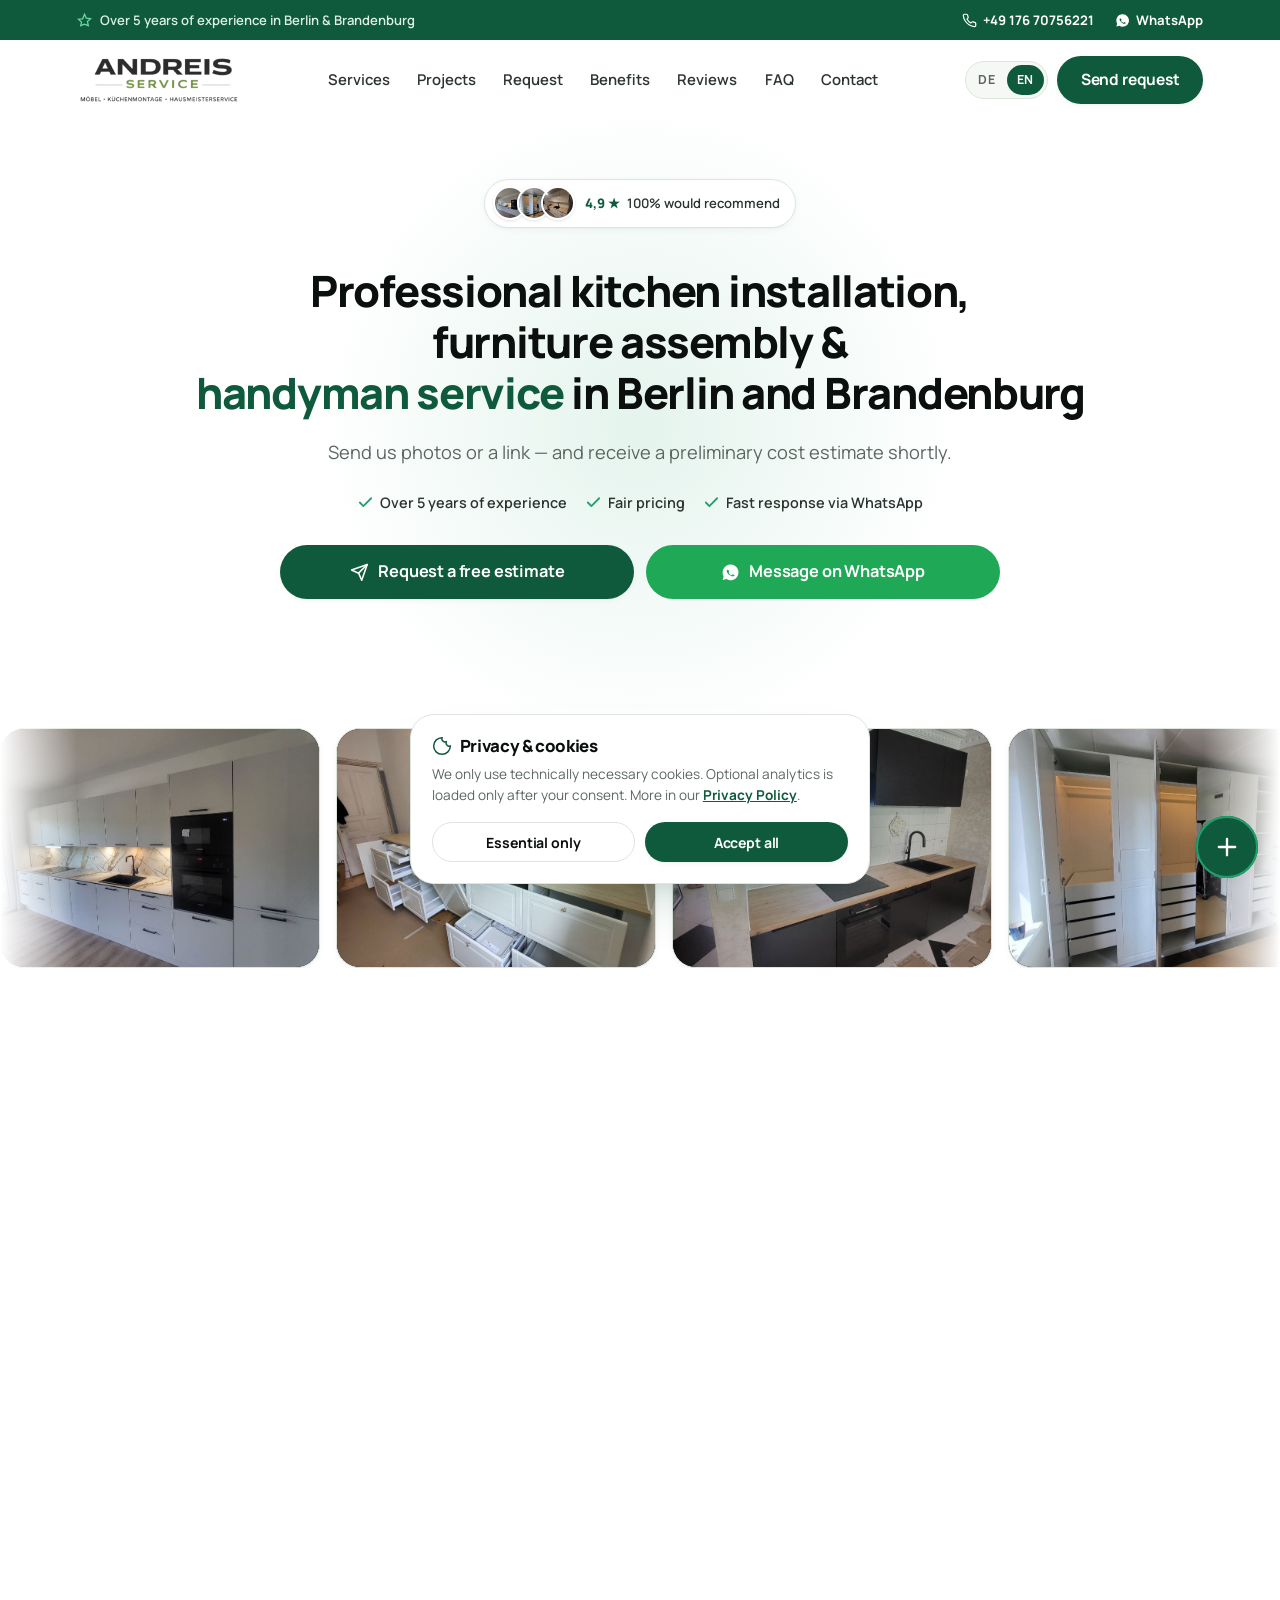
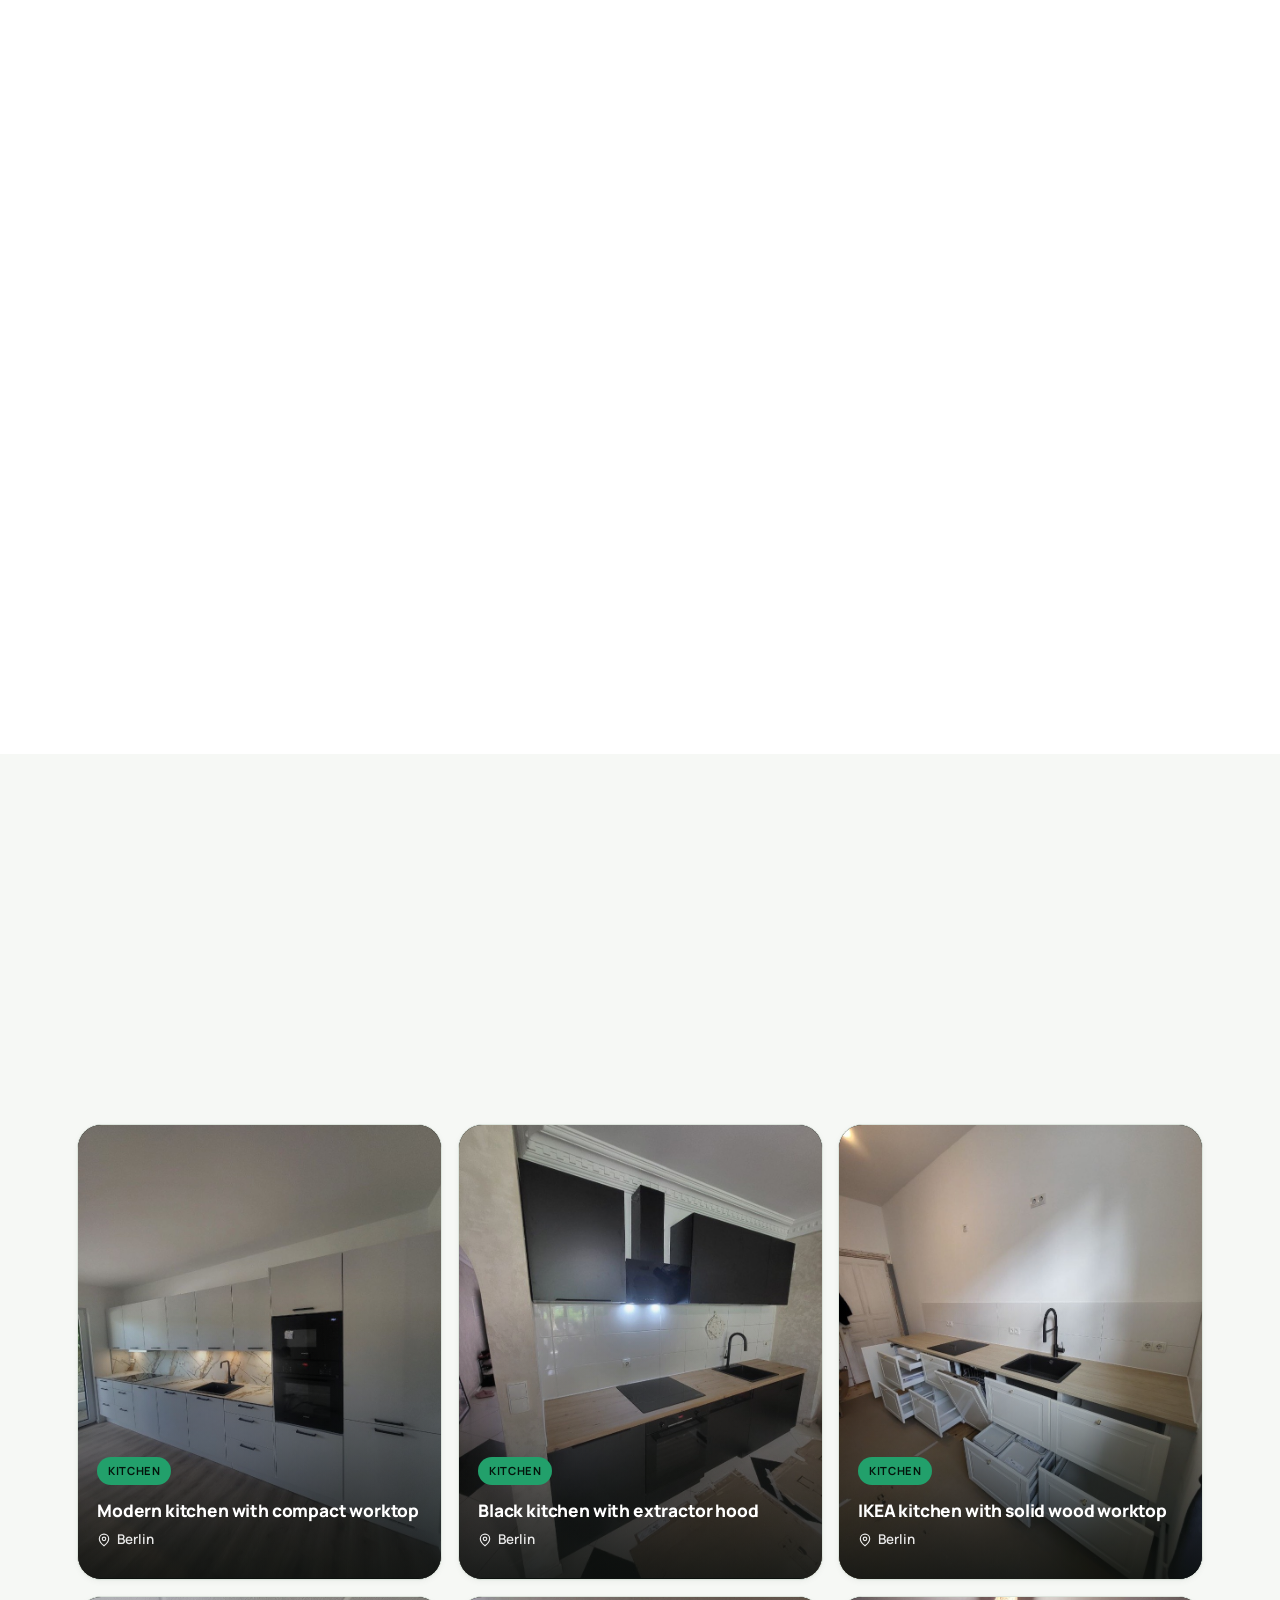
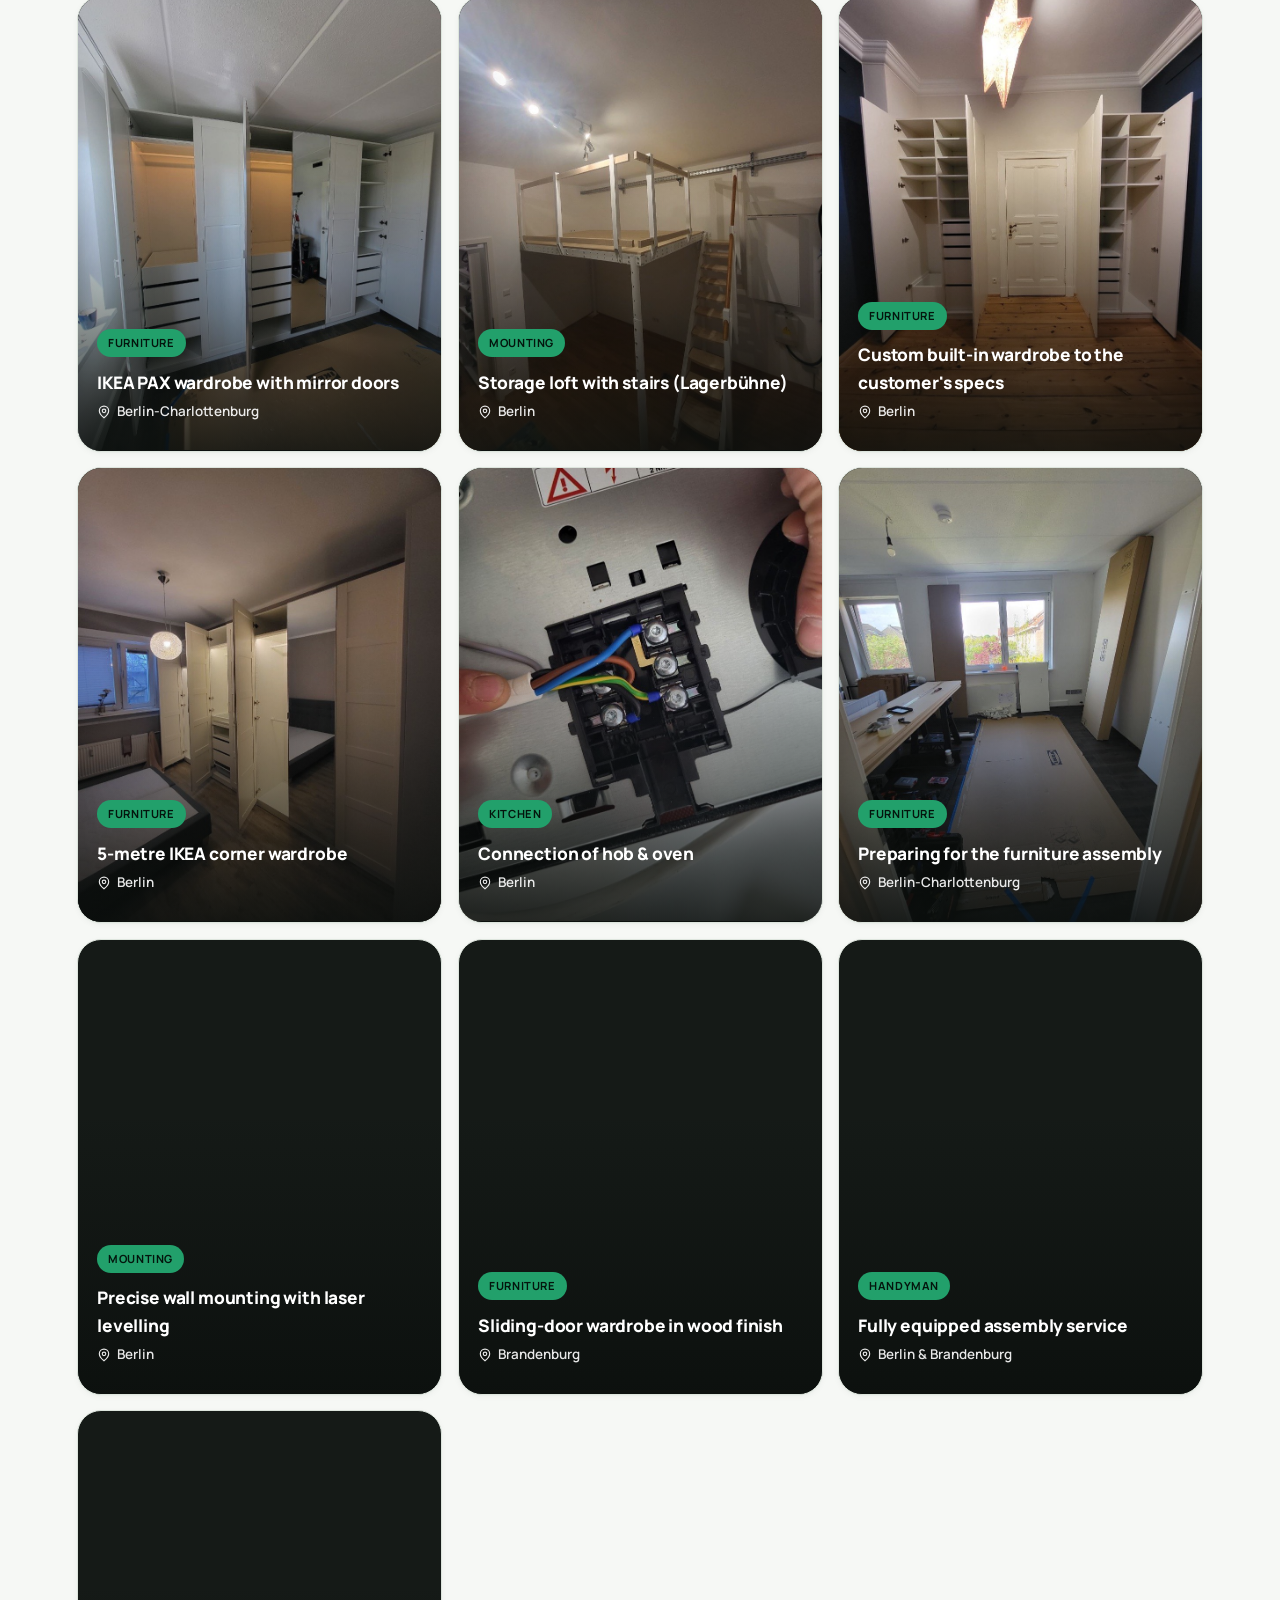
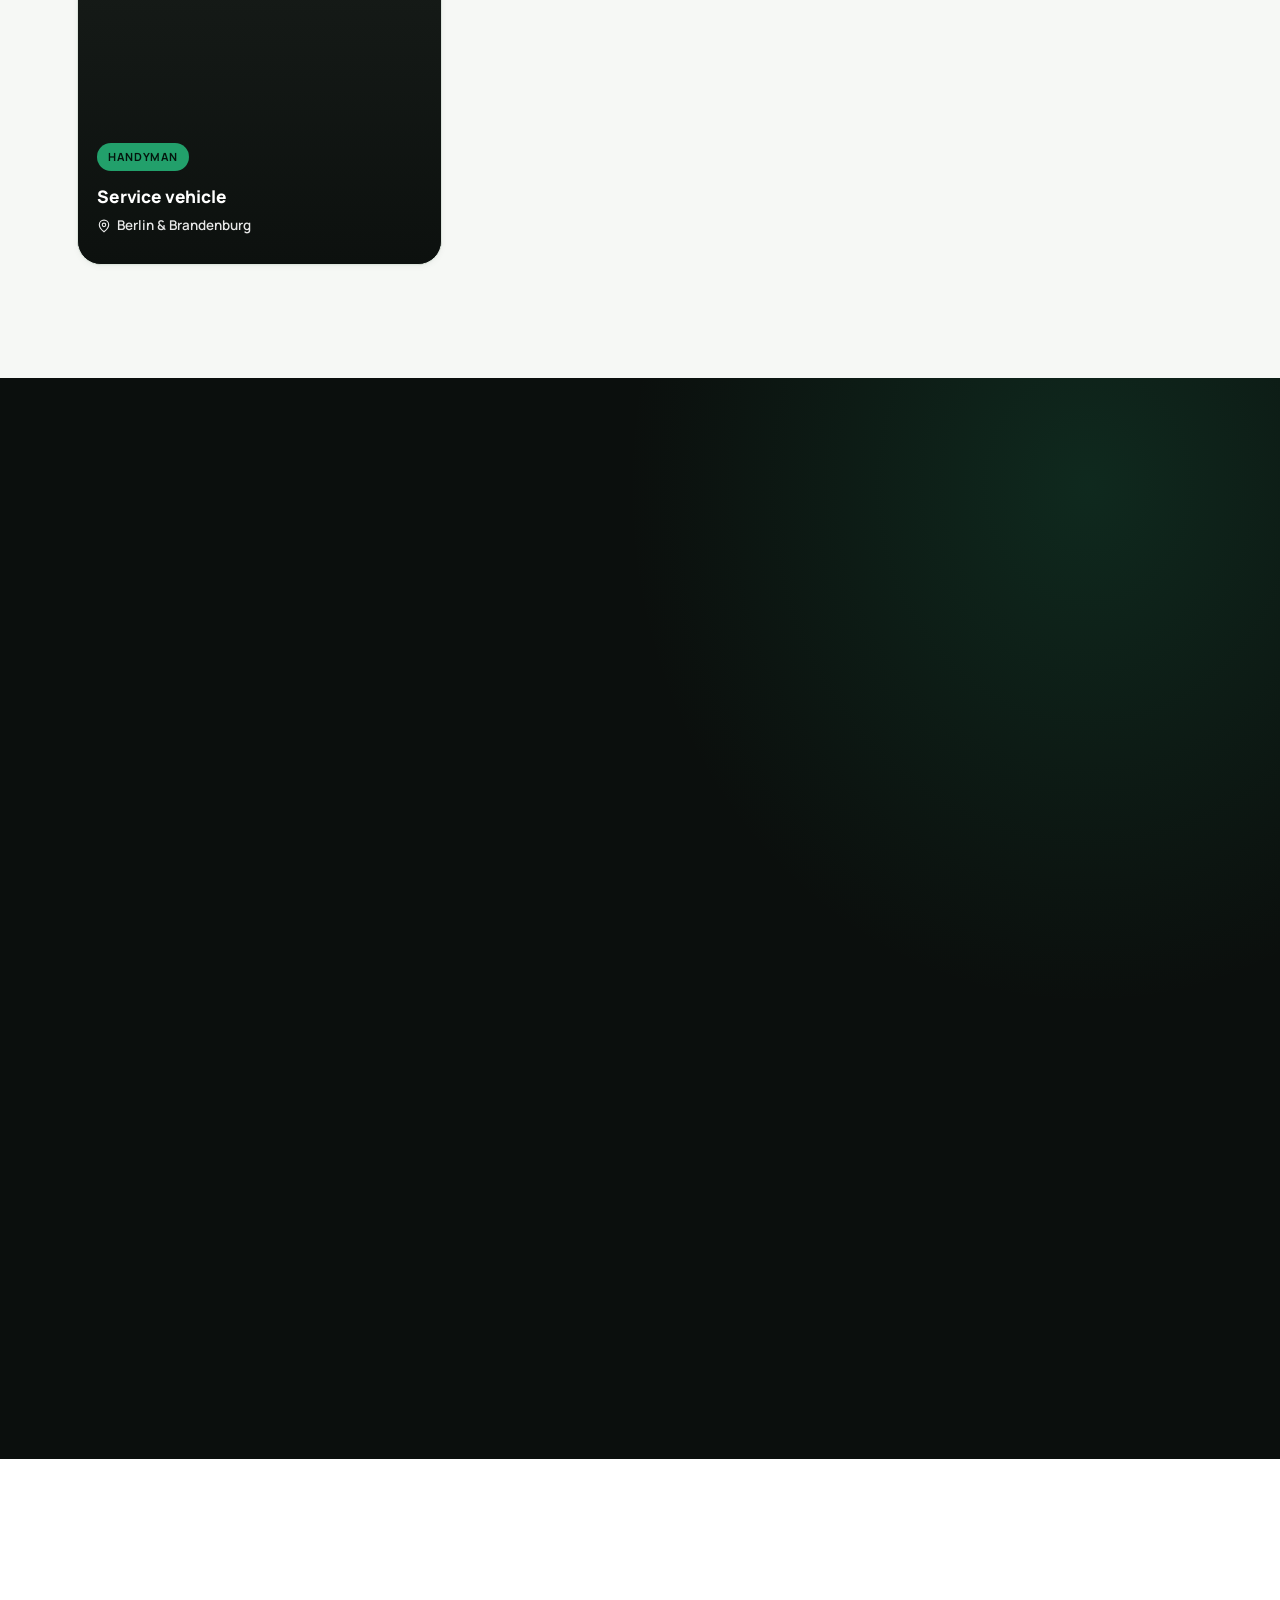
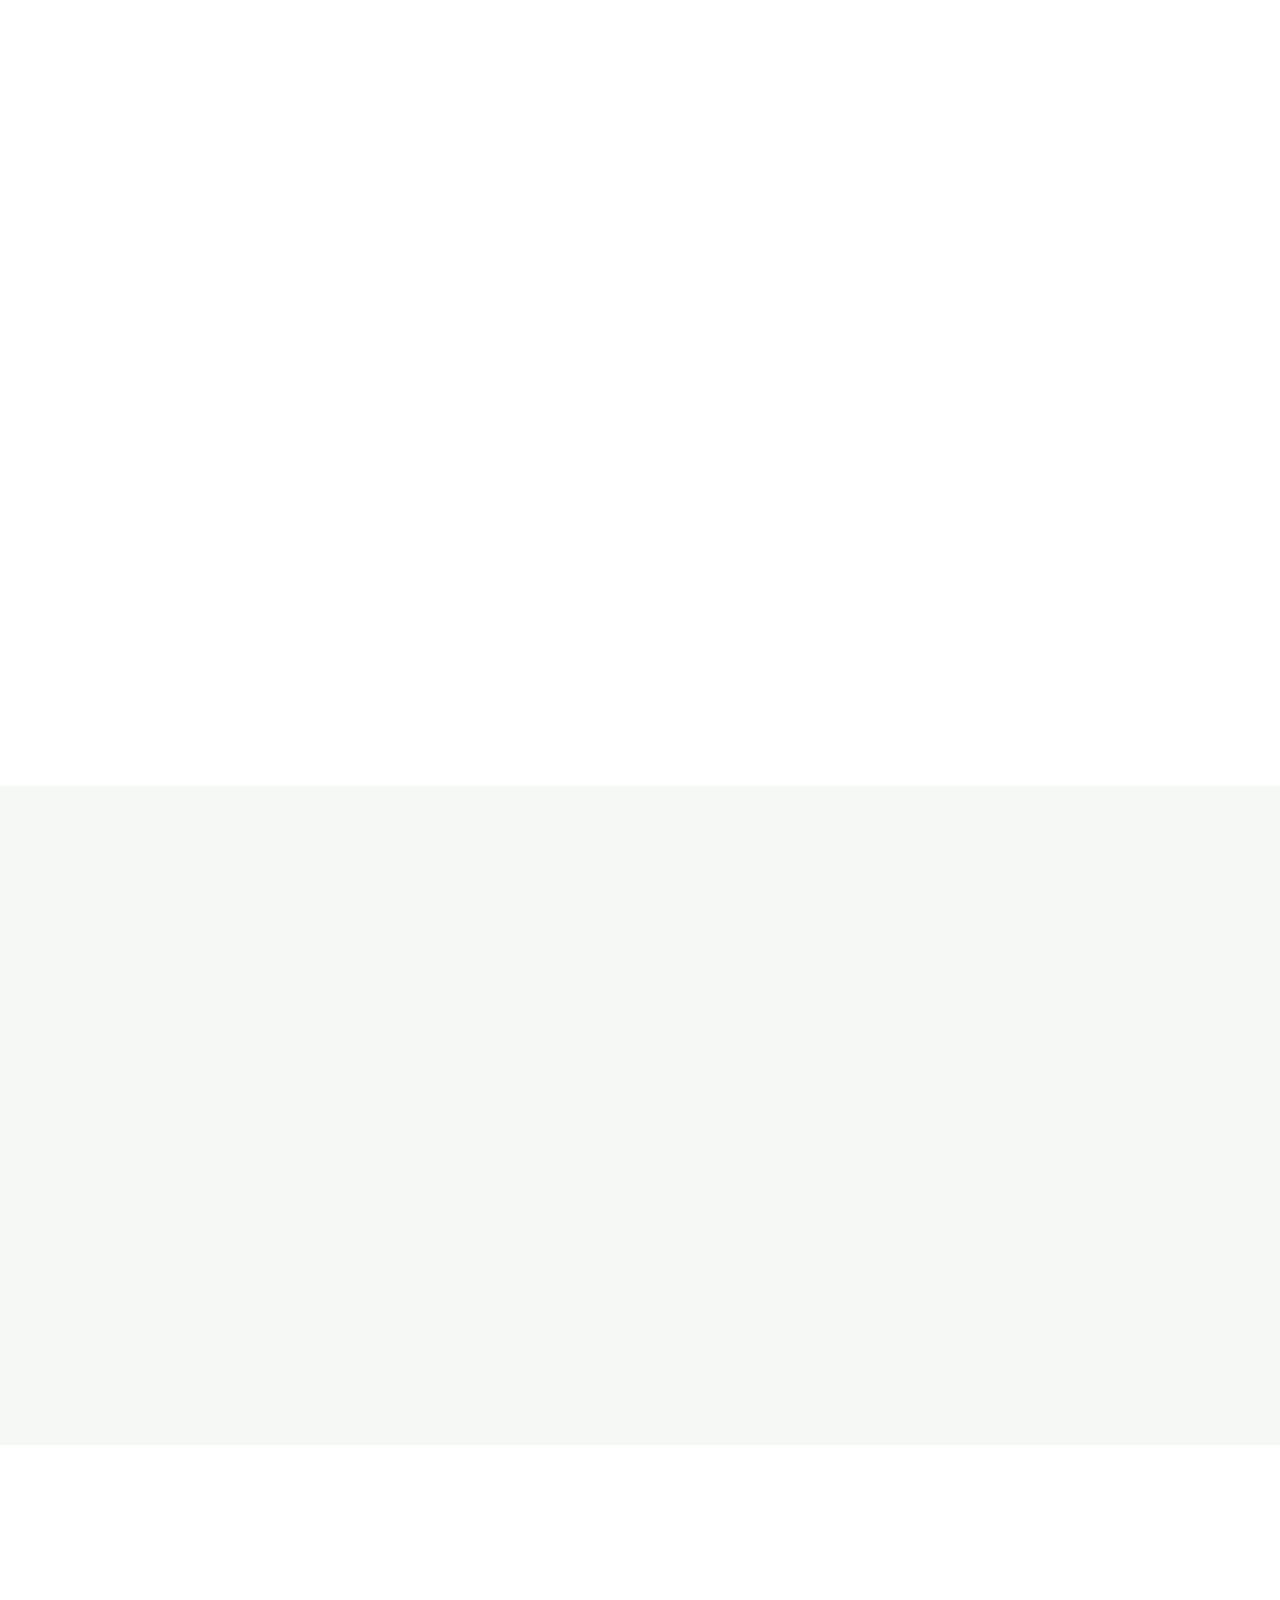
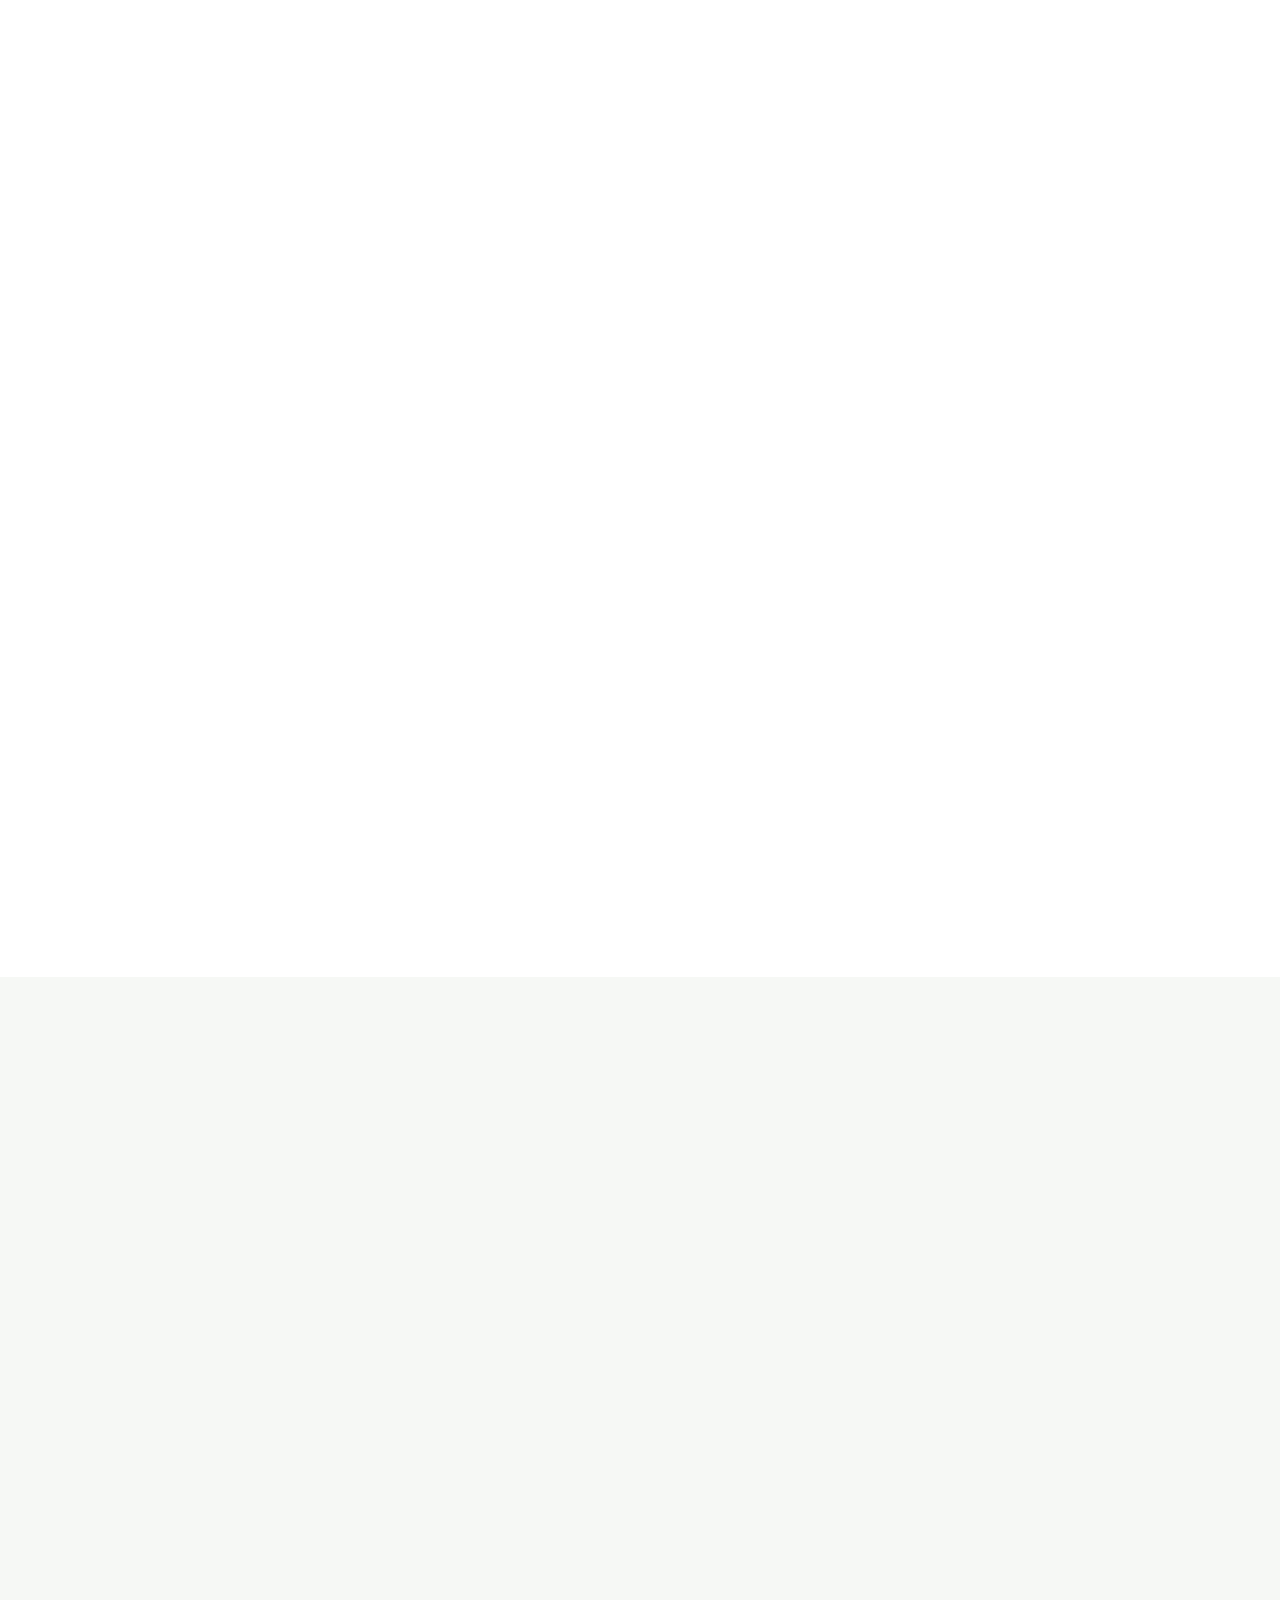
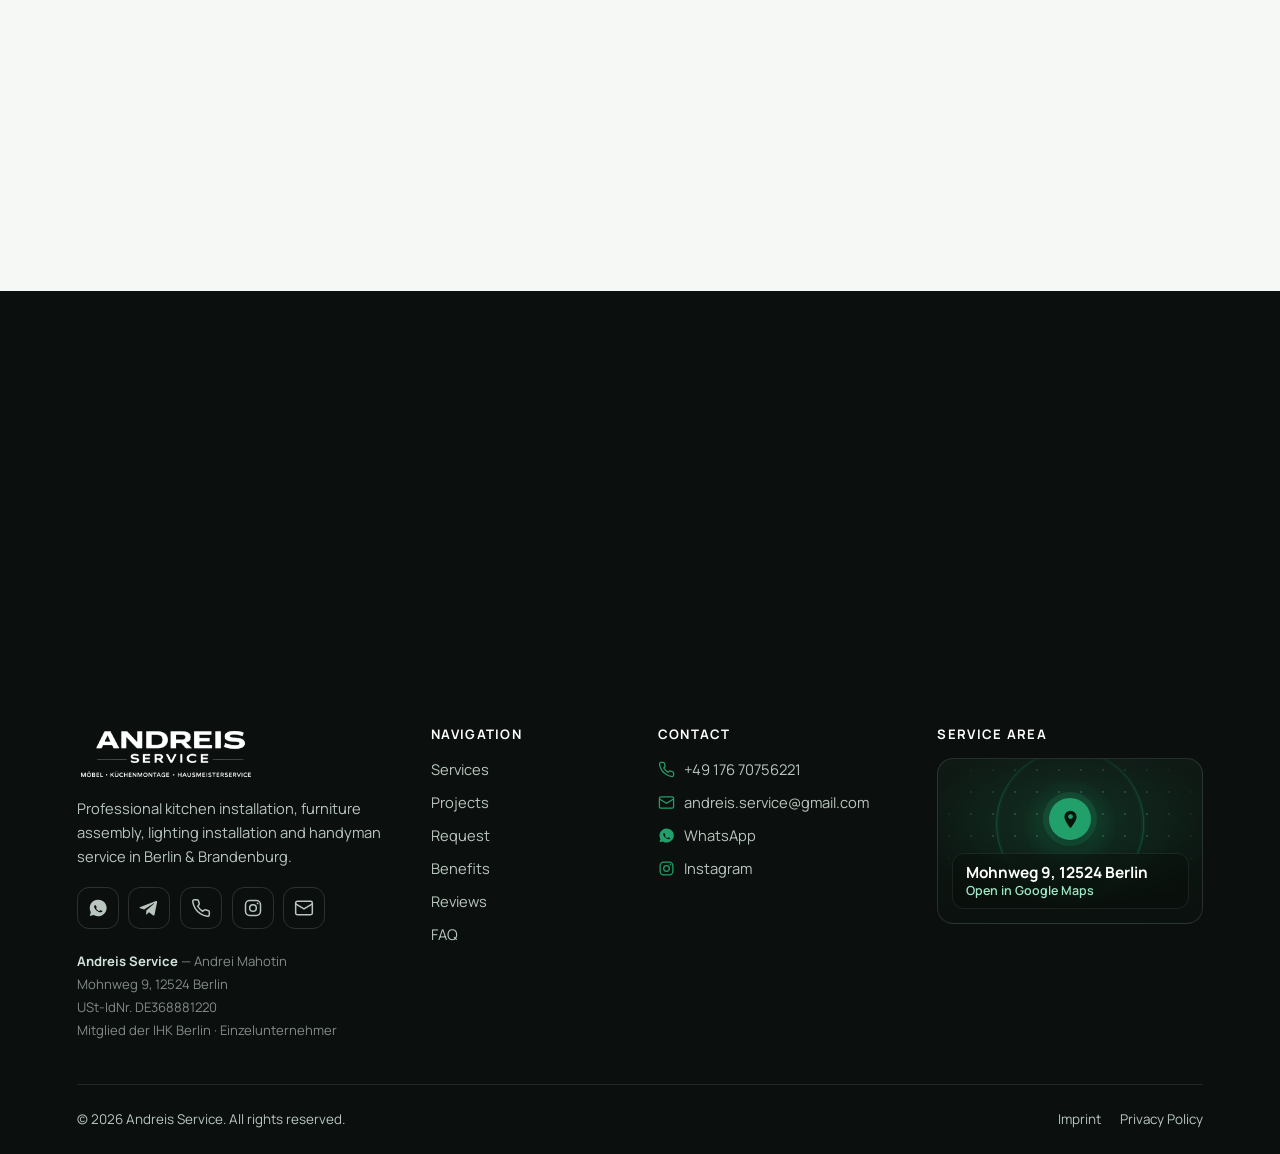
==== commit 65347baf: "Футер-карта на адресу Mohnweg 9 + фікс CTA-блоку на мобільному - Карта в футері веде на адресу Mohnw" ====
--- a/site/index.html
+++ b/site/index.html
@@ -635,10 +635,10 @@
 
         <div class="footer__col footer__map-col">
           <h4 data-i18n="ft.mapTitle">Einsatzgebiet</h4>
-          <a class="footer__map" href="https://www.google.com/maps/search/?api=1&query=Berlin%20Brandenburg" target="_blank" rel="noopener" aria-label="Einsatzgebiet Berlin und Brandenburg in Google Maps öffnen">
+          <a class="footer__map" href="https://www.google.com/maps/search/?api=1&query=Mohnweg%209%2C%2012524%20Berlin" target="_blank" rel="noopener" aria-label="Mohnweg 9, 12524 Berlin in Google Maps öffnen">
             <span class="footer__map-grid" aria-hidden="true"></span>
             <span class="footer__map-pin" aria-hidden="true"><svg viewBox="0 0 24 24" fill="currentColor"><path d="M12 2a7 7 0 0 0-7 7c0 5 7 13 7 13s7-8 7-13a7 7 0 0 0-7-7Zm0 9.5A2.5 2.5 0 1 1 12 6a2.5 2.5 0 0 1 0 5.5Z"/></svg></span>
-            <span class="footer__map-label"><strong>Berlin &amp; Brandenburg</strong><span data-i18n="ft.mapOpen">In Google Maps öffnen</span></span>
+            <span class="footer__map-label"><strong>Mohnweg 9, 12524 Berlin</strong><span data-i18n="ft.mapOpen">In Google Maps öffnen</span></span>
           </a>
         </div>
       </div>
--- a/site/css/styles.css
+++ b/site/css/styles.css
@@ -807,8 +807,10 @@
   #bewertungen .section-head .lead, #faq .section-head .lead { margin-inline: 0 !important; }
 
   /* 5 · Footer top CTA ("Ready for your installation…"): full-width buttons */
-  .footer__cta-actions { flex-direction: column; align-items: stretch; }
-  .footer__cta-actions .btn { width: 100%; justify-content: center; }
+  .footer__cta { padding: clamp(1.3rem, 5vw, 1.8rem); }
+  .footer__cta > * { min-width: 0; }
+  .footer__cta-actions { flex-direction: column; align-items: stretch; width: 100%; min-width: 0; }
+  .footer__cta-actions .btn { width: 100%; justify-content: center; white-space: normal; padding-inline: 1rem; }
 
   /* 6 · Footer: centered content */
   .footer__grid { text-align: center; }
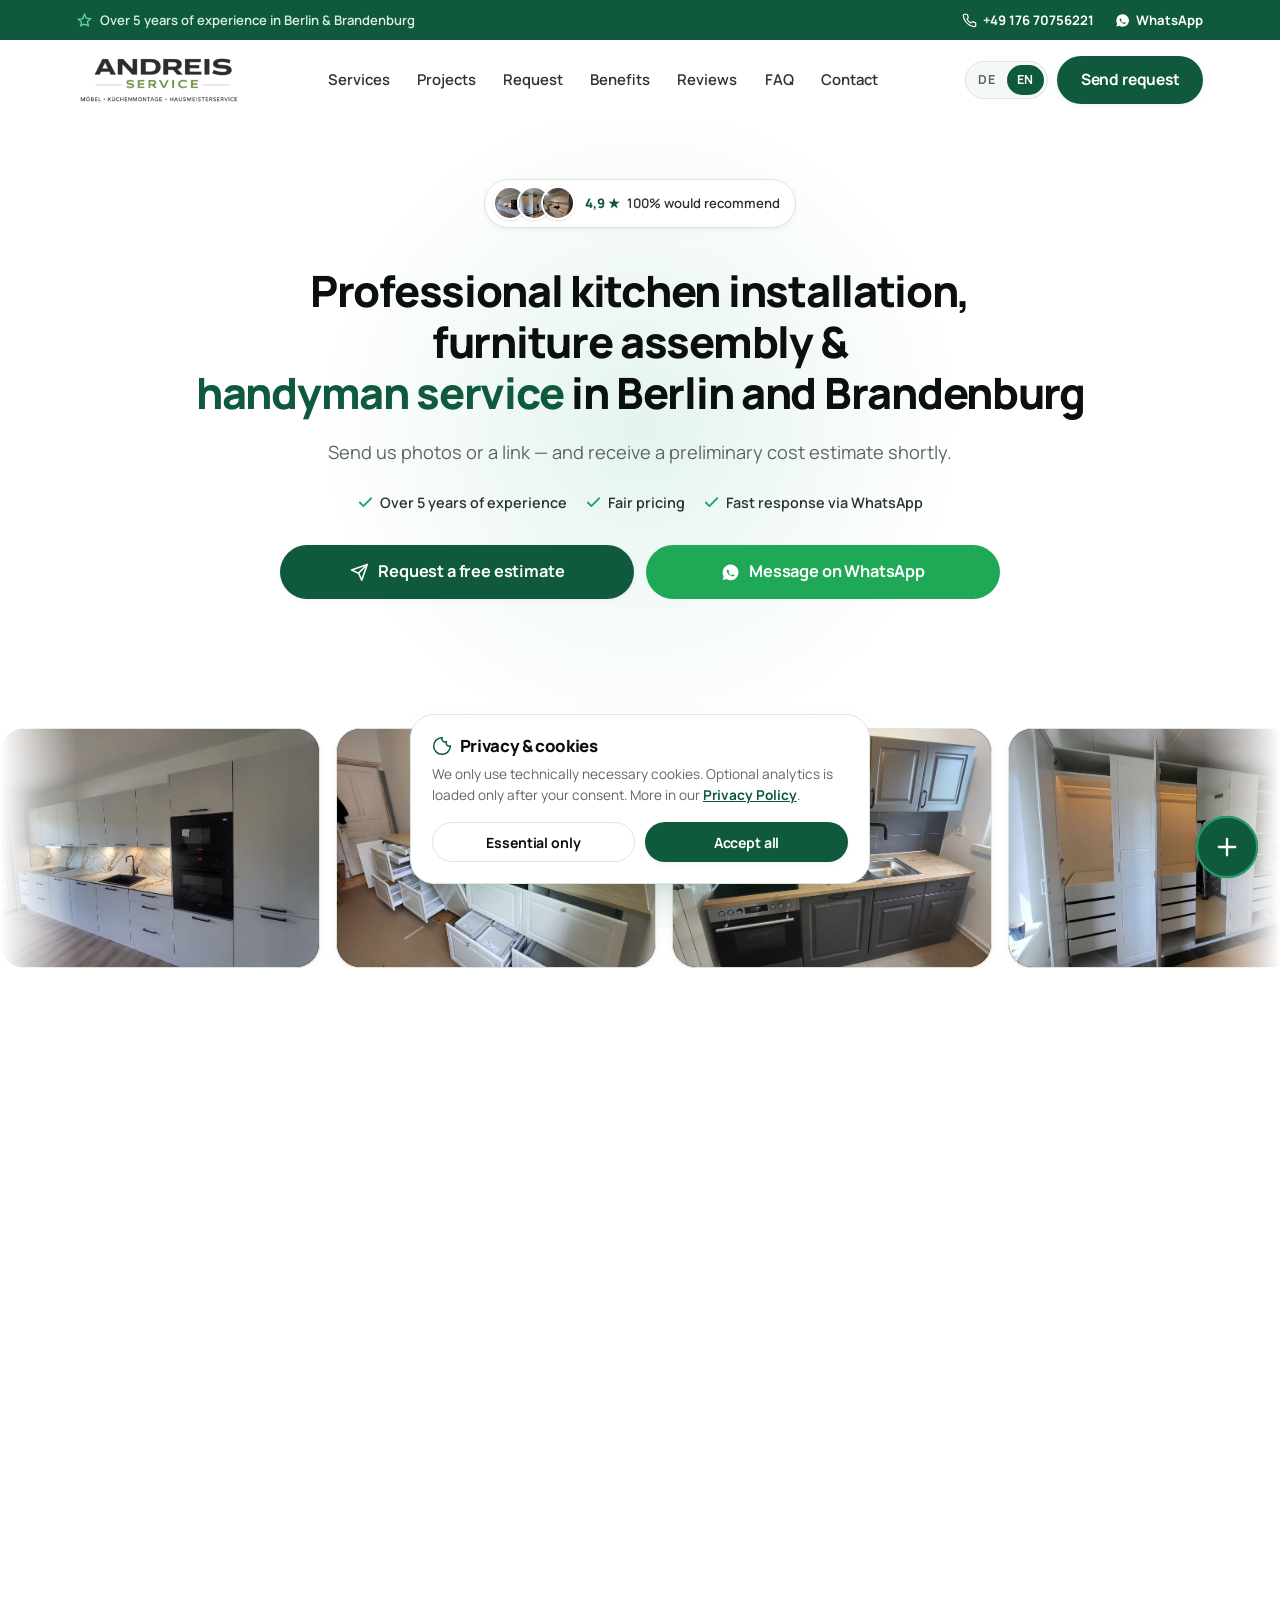
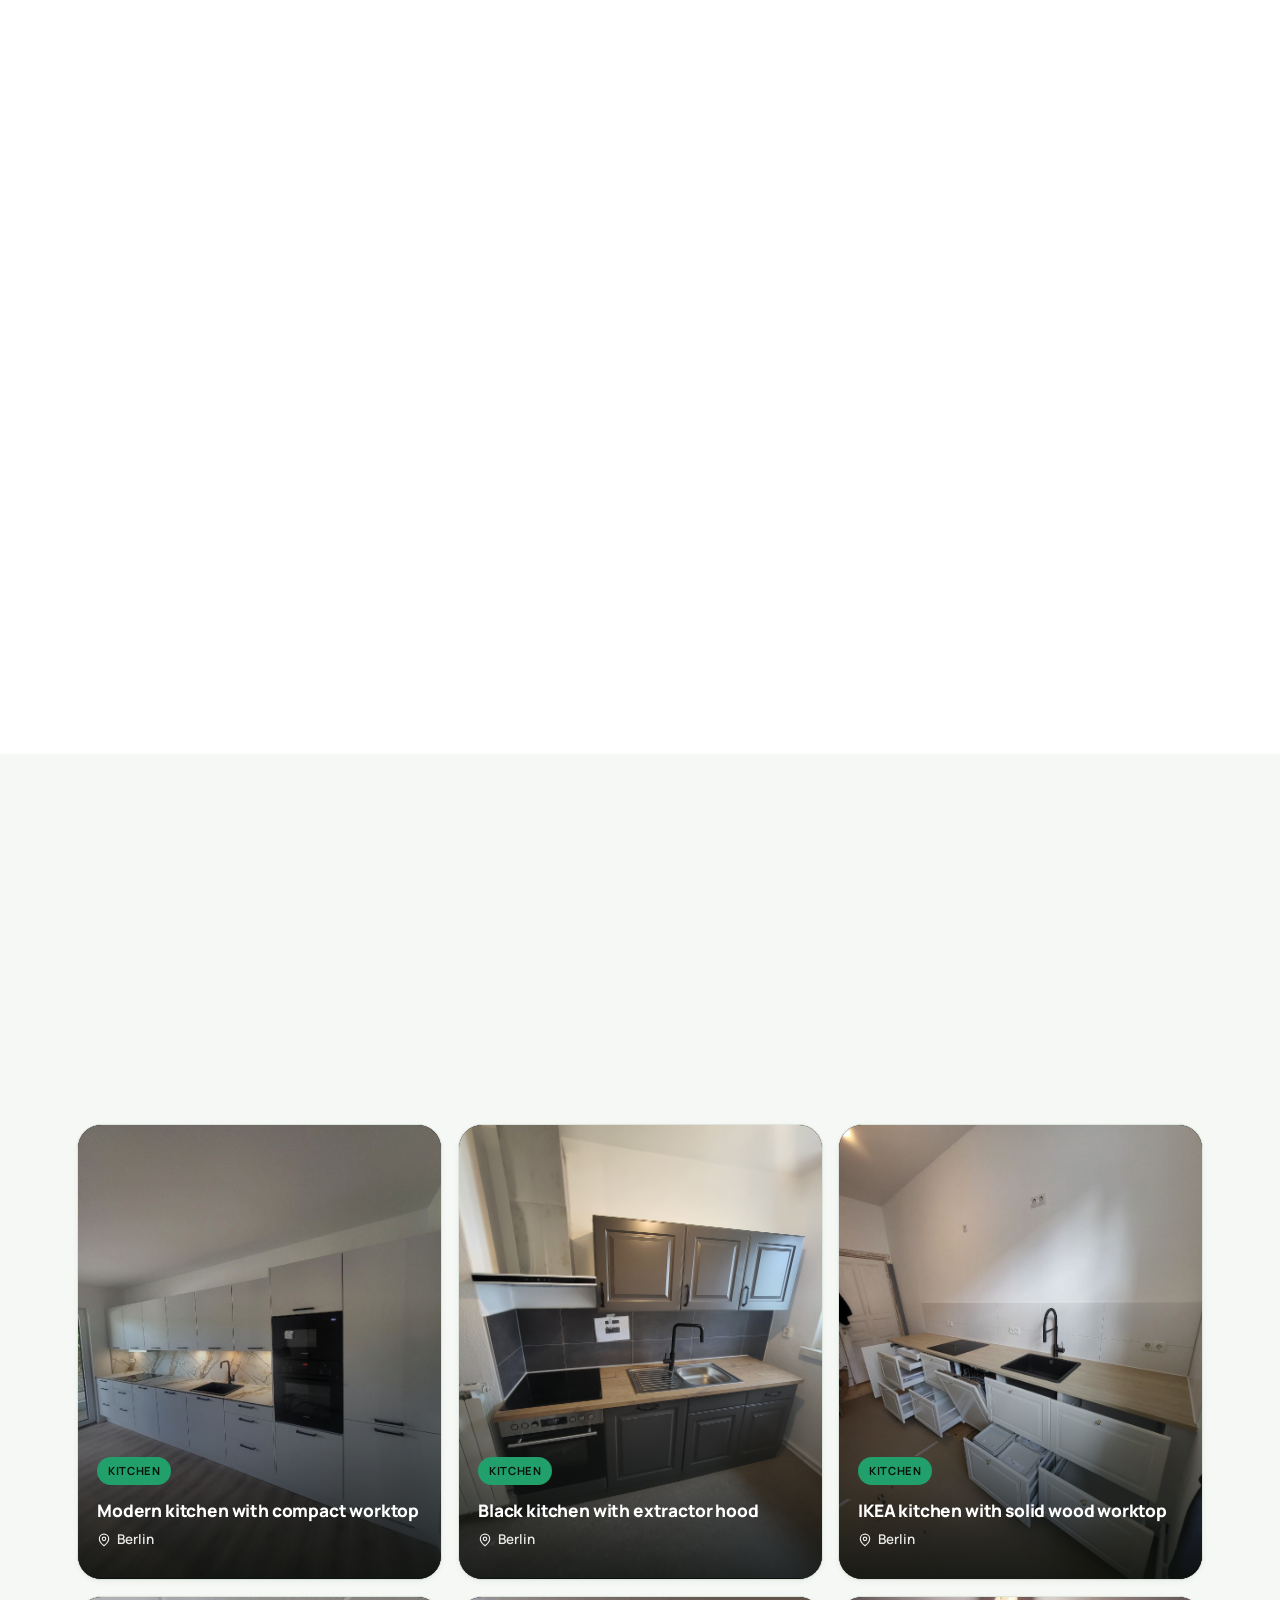
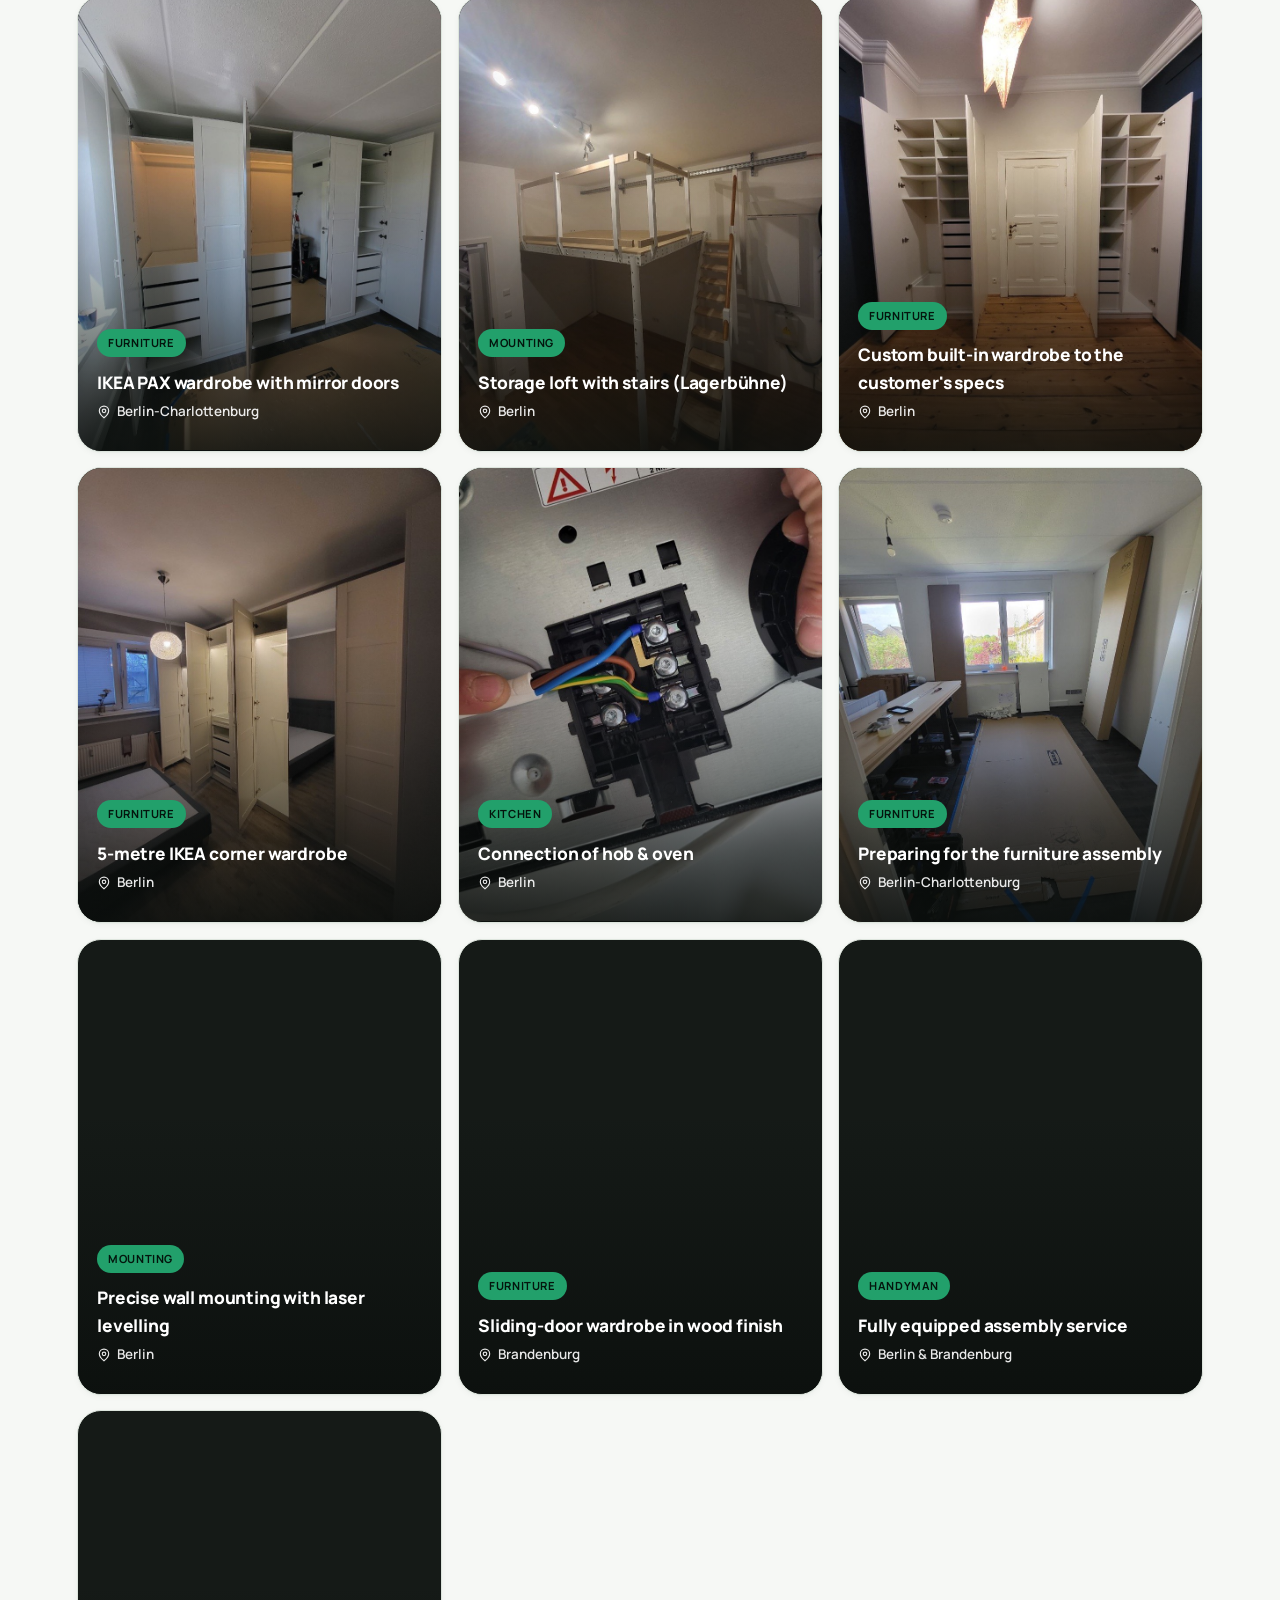
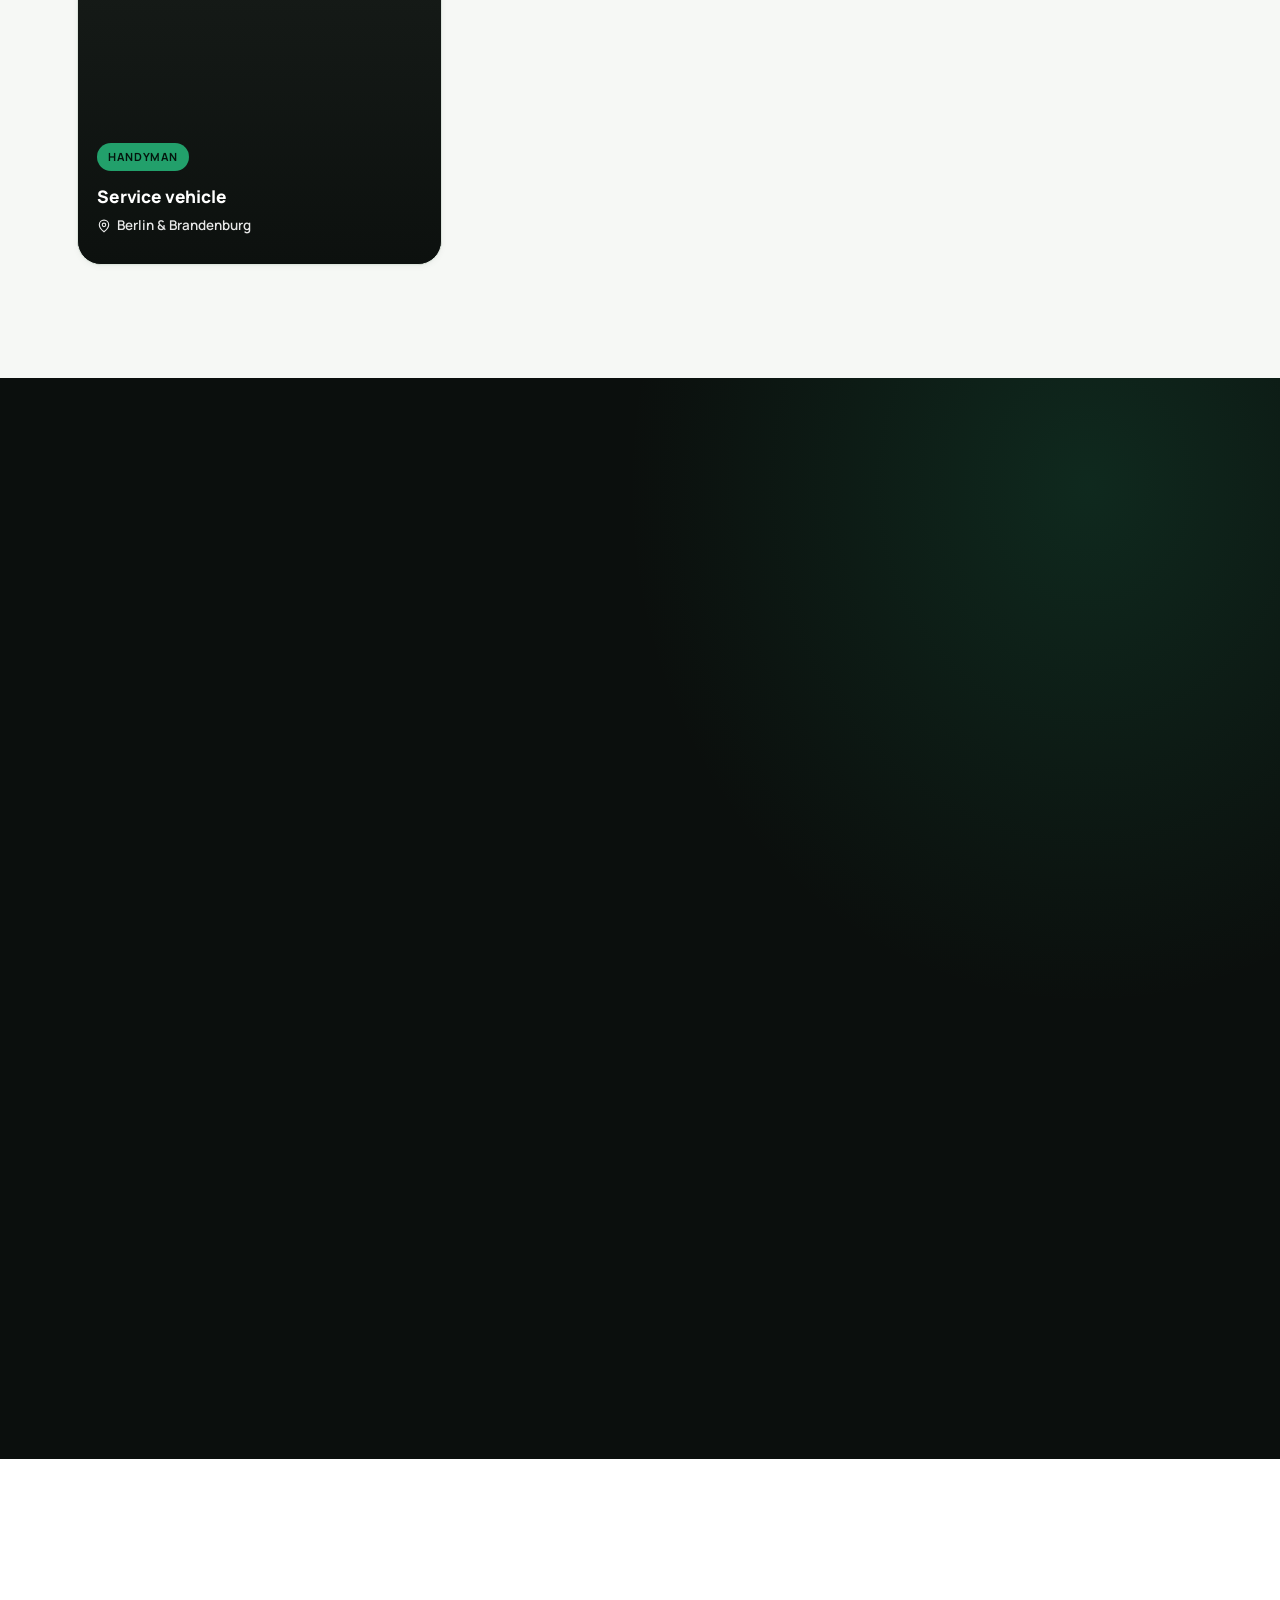
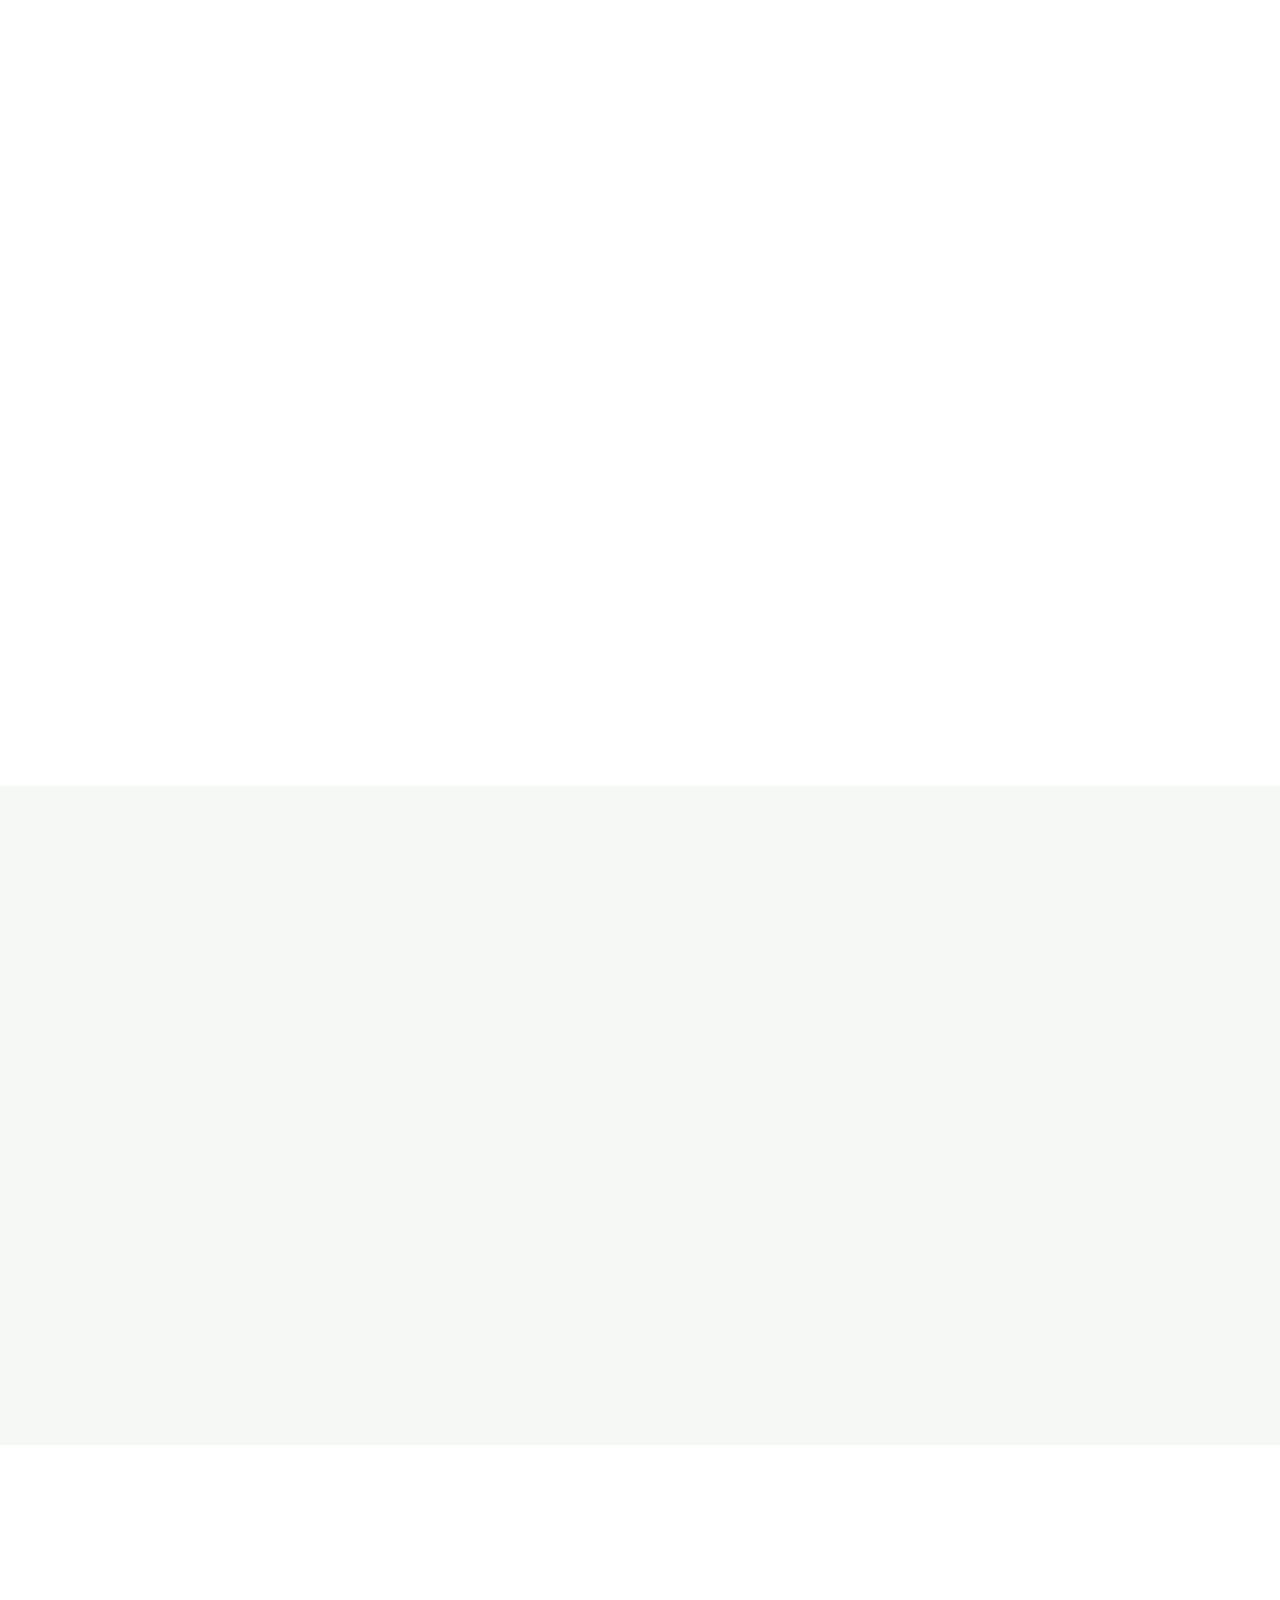
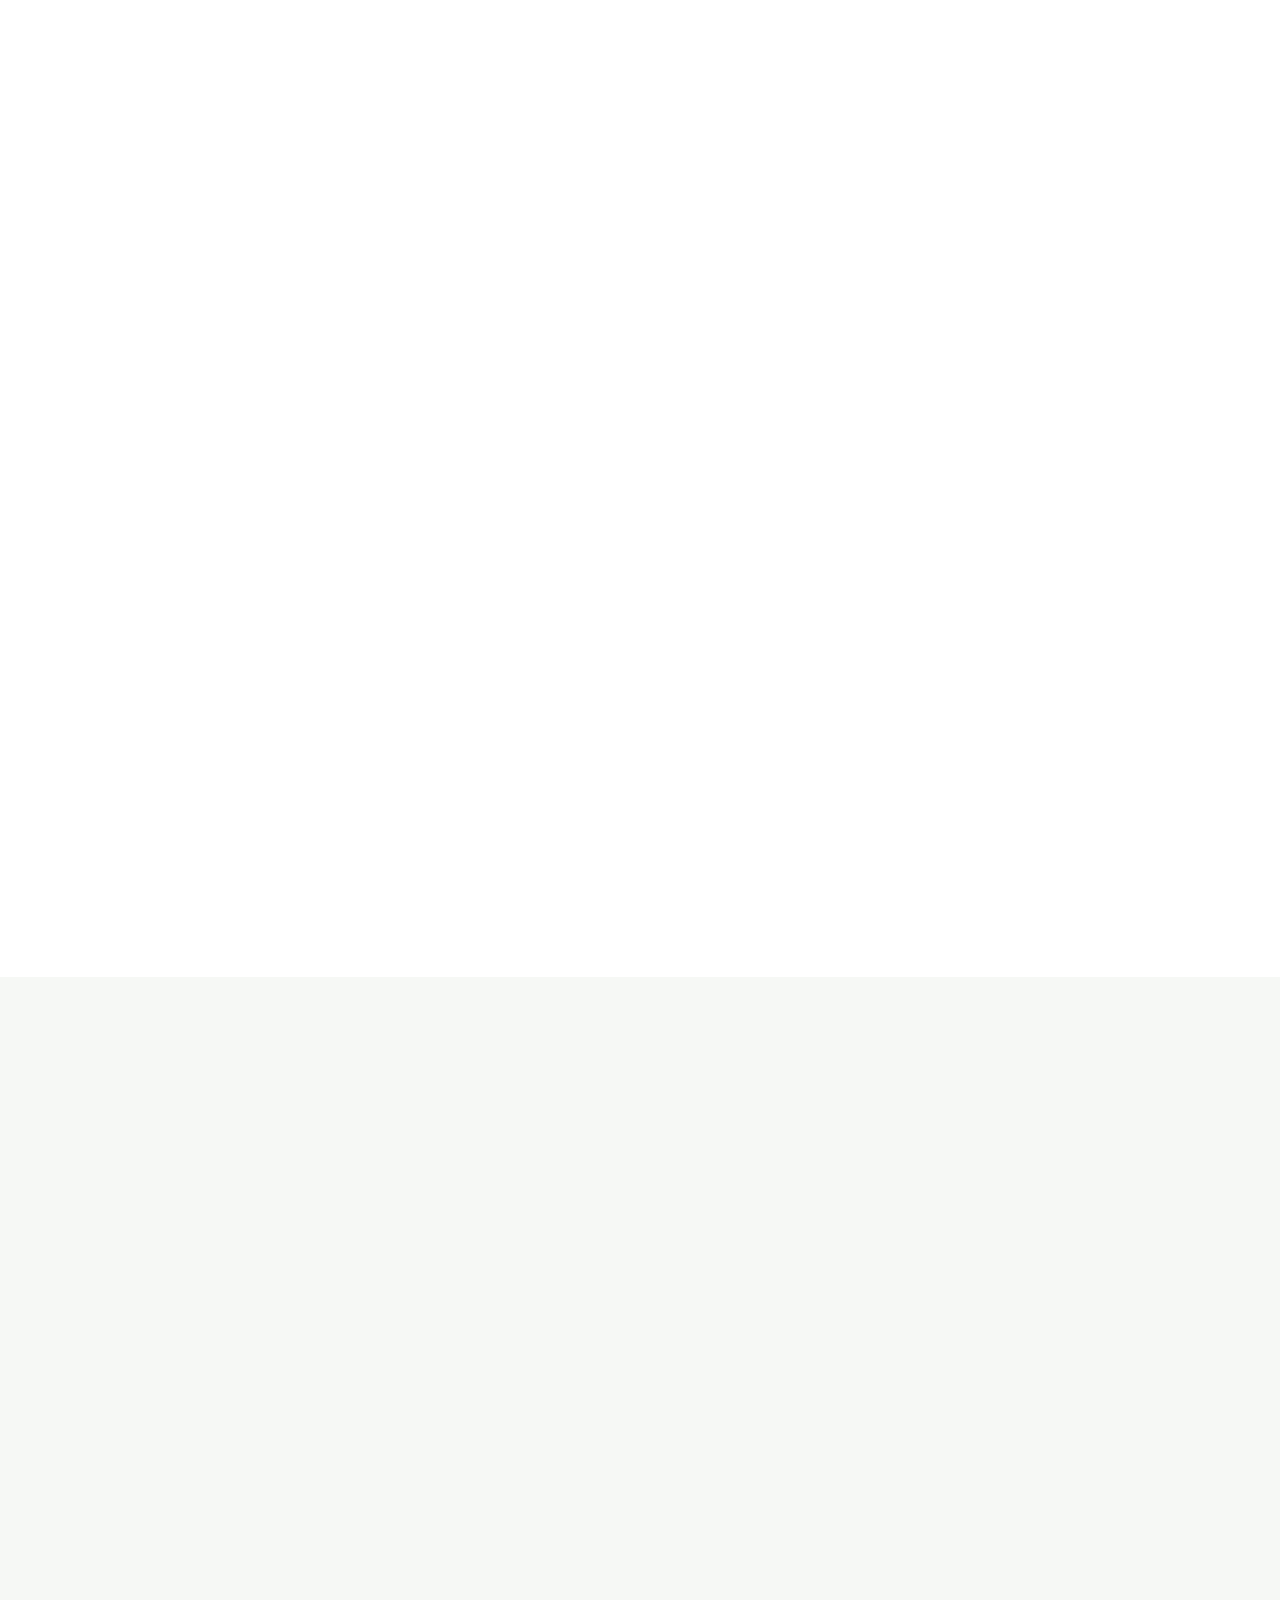
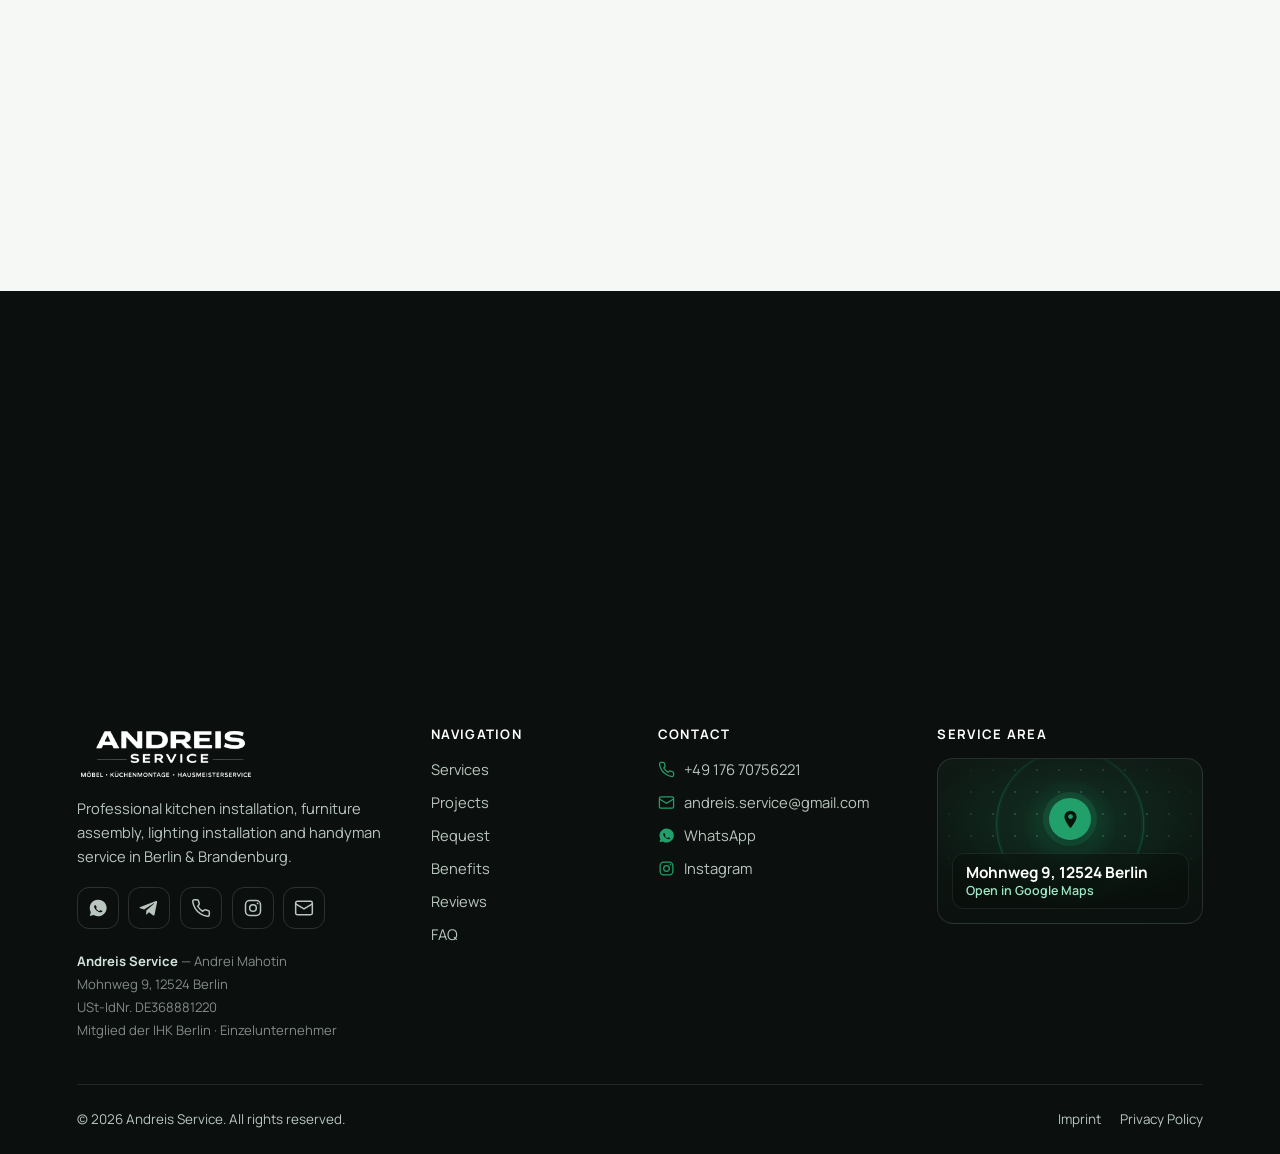
==== commit 22f25862: "Правки послуг, іконки в "So funktioniert es", нові фото референсів - Unsere Leistungen: погодинні та" ====
--- a/site/index.html
+++ b/site/index.html
@@ -223,56 +223,42 @@
             <span class="lsvc__icon"><svg viewBox="0 0 24 24" fill="none" stroke="currentColor" stroke-width="1.7" stroke-linecap="round" stroke-linejoin="round"><rect x="4" y="3" width="16" height="18" rx="1.5"/><path d="M12 3v18M9 8v3M15 8v3"/></svg></span>
             <h3 class="lsvc__title" data-i18n="s7.t">Möbelmontage von IKEA und anderen Herstellern</h3>
             <p class="lsvc__desc" data-i18n="s7.d">Aufbau von Möbeln von IKEA, Höffner, Roller, XXXLutz und anderen Herstellern.</p>
-            <div class="lsvc__foot"><span class="lsvc__price"><svg viewBox="0 0 24 24" fill="none" stroke="currentColor" stroke-width="1.9"><circle cx="12" cy="12" r="9"/><path d="M15 9.4a3.4 3.4 0 0 0-6 2.6 3.4 3.4 0 0 0 6 2.6M7.6 11h5.2M7.6 13h5.2" stroke-linecap="round"/></svg><span><span class="lsvc__from" data-i18n="svc.from">ab</span> 39&nbsp;€</span></span></div>
+            <div class="lsvc__foot"><span class="lsvc__price"><svg viewBox="0 0 24 24" fill="none" stroke="currentColor" stroke-width="1.9"><circle cx="12" cy="12" r="9"/><path d="M15 9.4a3.4 3.4 0 0 0-6 2.6 3.4 3.4 0 0 0 6 2.6M7.6 11h5.2M7.6 13h5.2" stroke-linecap="round"/></svg><span>39&nbsp;€/Std.</span></span><span class="lsvc__note" data-i18n="svc.min2h">mindestens 2 Stunden</span></div>
           </a>
           <a class="lsvc reveal" data-delay="2" data-open-popup href="#anfrage">
             <span class="lsvc__corner" aria-hidden="true"><svg viewBox="0 0 24 24" fill="none" stroke="currentColor" stroke-width="2" stroke-linecap="round" stroke-linejoin="round"><path d="M7 17 17 7M8 7h9v9"/></svg></span>
             <span class="lsvc__icon"><svg viewBox="0 0 24 24" fill="none" stroke="currentColor" stroke-width="1.7" stroke-linecap="round" stroke-linejoin="round"><path d="M9 18h6M10 21h4"/><path d="M12 3a6 6 0 0 0-4 10.5c.6.6 1 1.3 1 2.5h6c0-1.2.4-1.9 1-2.5A6 6 0 0 0 12 3Z"/></svg></span>
             <h3 class="lsvc__title" data-i18n="s9.t">Kronleuchter und Deckenleuchten</h3>
             <p class="lsvc__desc" data-i18n="s9.d">Sichere Montage von Deckenleuchten, Kronleuchtern und LED-Beleuchtung.</p>
-            <div class="lsvc__foot"><span class="lsvc__price"><svg viewBox="0 0 24 24" fill="none" stroke="currentColor" stroke-width="1.9"><circle cx="12" cy="12" r="9"/><path d="M15 9.4a3.4 3.4 0 0 0-6 2.6 3.4 3.4 0 0 0 6 2.6M7.6 11h5.2M7.6 13h5.2" stroke-linecap="round"/></svg><span><span class="lsvc__from" data-i18n="svc.from">ab</span> 49&nbsp;€</span></span><span class="lsvc__note" data-i18n="s9.note">Lizenz in Beantragung</span></div>
+            <div class="lsvc__foot"><span class="lsvc__price"><svg viewBox="0 0 24 24" fill="none" stroke="currentColor" stroke-width="1.9"><circle cx="12" cy="12" r="9"/><path d="M15 9.4a3.4 3.4 0 0 0-6 2.6 3.4 3.4 0 0 0 6 2.6M7.6 11h5.2M7.6 13h5.2" stroke-linecap="round"/></svg><span>49&nbsp;€/Std.</span></span><span class="lsvc__note" data-i18n="svc.min2h">mindestens 2 Stunden</span></div>
           </a>
           <a class="lsvc reveal" data-open-popup href="#anfrage">
             <span class="lsvc__corner" aria-hidden="true"><svg viewBox="0 0 24 24" fill="none" stroke="currentColor" stroke-width="2" stroke-linecap="round" stroke-linejoin="round"><path d="M7 17 17 7M8 7h9v9"/></svg></span>
             <span class="lsvc__icon"><svg viewBox="0 0 24 24" fill="none" stroke="currentColor" stroke-width="1.7" stroke-linecap="round" stroke-linejoin="round"><rect x="2.5" y="7" width="19" height="10" rx="1.5"/><path d="M7 7v3M11 7v4M15 7v3M19 7v3"/></svg></span>
             <h3 class="lsvc__title" data-i18n="s4.t">Arbeitsplattenmontage & Gehrungsschnitt</h3>
             <p class="lsvc__desc" data-i18n="s4.d">Saubere Arbeitsplattenmontage inkl. präziser Gehrungs- und Anpassungsschnitte.</p>
-            <div class="lsvc__foot"><span class="lsvc__price"><svg viewBox="0 0 24 24" fill="none" stroke="currentColor" stroke-width="1.9"><circle cx="12" cy="12" r="9"/><path d="M15 9.4a3.4 3.4 0 0 0-6 2.6 3.4 3.4 0 0 0 6 2.6M7.6 11h5.2M7.6 13h5.2" stroke-linecap="round"/></svg><span><span class="lsvc__from" data-i18n="svc.from">ab</span> 150&nbsp;€</span></span></div>
-          </a>
-          <a class="lsvc reveal" data-delay="1" data-open-popup href="#anfrage">
-            <span class="lsvc__corner" aria-hidden="true"><svg viewBox="0 0 24 24" fill="none" stroke="currentColor" stroke-width="2" stroke-linecap="round" stroke-linejoin="round"><path d="M7 17 17 7M8 7h9v9"/></svg></span>
-            <span class="lsvc__icon"><svg viewBox="0 0 24 24" fill="none" stroke="currentColor" stroke-width="1.7" stroke-linecap="round" stroke-linejoin="round"><path d="M9 2v6M15 2v6"/><path d="M7 8h10v3a5 5 0 0 1-10 0V8ZM12 16v6"/></svg></span>
-            <h3 class="lsvc__title" data-i18n="s6.t">Anschluss von Küchengeräten</h3>
-            <p class="lsvc__desc" data-i18n="s6.d">Anschluss von Backofen, Kochfeld, Dunstabzug und weiteren Küchengeräten.</p>
-            <div class="lsvc__foot"><span class="lsvc__price"><svg viewBox="0 0 24 24" fill="none" stroke="currentColor" stroke-width="1.9"><circle cx="12" cy="12" r="9"/><path d="M15 9.4a3.4 3.4 0 0 0-6 2.6 3.4 3.4 0 0 0 6 2.6M7.6 11h5.2M7.6 13h5.2" stroke-linecap="round"/></svg><span><span class="lsvc__from" data-i18n="svc.from">ab</span> 80&nbsp;€</span></span></div>
+            <div class="lsvc__foot"><span class="lsvc__price"><svg viewBox="0 0 24 24" fill="none" stroke="currentColor" stroke-width="1.9"><circle cx="12" cy="12" r="9"/><path d="M15 9.4a3.4 3.4 0 0 0-6 2.6 3.4 3.4 0 0 0 6 2.6M7.6 11h5.2M7.6 13h5.2" stroke-linecap="round"/></svg><span><span class="lsvc__from" data-i18n="svc.from">ab</span> 199&nbsp;€</span></span></div>
           </a>
           <a class="lsvc reveal" data-delay="2" data-open-popup href="#anfrage">
             <span class="lsvc__corner" aria-hidden="true"><svg viewBox="0 0 24 24" fill="none" stroke="currentColor" stroke-width="2" stroke-linecap="round" stroke-linejoin="round"><path d="M7 17 17 7M8 7h9v9"/></svg></span>
             <span class="lsvc__icon"><svg viewBox="0 0 24 24" fill="none" stroke="currentColor" stroke-width="1.7" stroke-linecap="round" stroke-linejoin="round"><rect x="3" y="4" width="18" height="16" rx="1.5"/><path d="M3 10h18M3 15h18"/></svg></span>
             <h3 class="lsvc__title" data-i18n="s10.t">Gardinenstangen, Regale und Spiegel</h3>
             <p class="lsvc__desc" data-i18n="s10.d">Präzise Wandmontage von Gardinenstangen, Regalen, Spiegeln und Zubehör.</p>
-            <div class="lsvc__foot"><span class="lsvc__price"><svg viewBox="0 0 24 24" fill="none" stroke="currentColor" stroke-width="1.9"><circle cx="12" cy="12" r="9"/><path d="M15 9.4a3.4 3.4 0 0 0-6 2.6 3.4 3.4 0 0 0 6 2.6M7.6 11h5.2M7.6 13h5.2" stroke-linecap="round"/></svg><span><span class="lsvc__from" data-i18n="svc.from">ab</span> 39&nbsp;€</span></span></div>
+            <div class="lsvc__foot"><span class="lsvc__price"><svg viewBox="0 0 24 24" fill="none" stroke="currentColor" stroke-width="1.9"><circle cx="12" cy="12" r="9"/><path d="M15 9.4a3.4 3.4 0 0 0-6 2.6 3.4 3.4 0 0 0 6 2.6M7.6 11h5.2M7.6 13h5.2" stroke-linecap="round"/></svg><span>39&nbsp;€/Std.</span></span><span class="lsvc__note" data-i18n="svc.min2h">mindestens 2 Stunden</span></div>
           </a>
           <a class="lsvc reveal" data-open-popup href="#anfrage">
             <span class="lsvc__corner" aria-hidden="true"><svg viewBox="0 0 24 24" fill="none" stroke="currentColor" stroke-width="2" stroke-linecap="round" stroke-linejoin="round"><path d="M7 17 17 7M8 7h9v9"/></svg></span>
             <span class="lsvc__icon"><svg viewBox="0 0 24 24" fill="none" stroke="currentColor" stroke-width="1.7" stroke-linecap="round" stroke-linejoin="round"><rect x="3" y="8" width="18" height="12" rx="2"/><path d="M8 8V6a2 2 0 0 1 2-2h4a2 2 0 0 1 2 2v2M3 13h18"/></svg></span>
             <h3 class="lsvc__title" data-i18n="s11.t">Hausmeisterservice</h3>
             <p class="lsvc__desc" data-i18n="s11.d">Zuverlässige Hilfe bei kleinen Wartungs-, Reparatur- und Montagearbeiten.</p>
-            <div class="lsvc__foot"><span class="lsvc__price"><svg viewBox="0 0 24 24" fill="none" stroke="currentColor" stroke-width="1.9"><circle cx="12" cy="12" r="9"/><path d="M15 9.4a3.4 3.4 0 0 0-6 2.6 3.4 3.4 0 0 0 6 2.6M7.6 11h5.2M7.6 13h5.2" stroke-linecap="round"/></svg><span><span class="lsvc__from" data-i18n="svc.from">ab</span> 39&nbsp;€</span></span></div>
+            <div class="lsvc__foot"><span class="lsvc__price"><svg viewBox="0 0 24 24" fill="none" stroke="currentColor" stroke-width="1.9"><circle cx="12" cy="12" r="9"/><path d="M15 9.4a3.4 3.4 0 0 0-6 2.6 3.4 3.4 0 0 0 6 2.6M7.6 11h5.2M7.6 13h5.2" stroke-linecap="round"/></svg><span>39&nbsp;€/Std.</span></span><span class="lsvc__note" data-i18n="svc.min2h">mindestens 2 Stunden</span></div>
           </a>
           <a class="lsvc reveal" data-delay="1" data-open-popup href="#anfrage">
             <span class="lsvc__corner" aria-hidden="true"><svg viewBox="0 0 24 24" fill="none" stroke="currentColor" stroke-width="2" stroke-linecap="round" stroke-linejoin="round"><path d="M7 17 17 7M8 7h9v9"/></svg></span>
             <span class="lsvc__icon"><svg viewBox="0 0 24 24" fill="none" stroke="currentColor" stroke-width="1.7" stroke-linecap="round" stroke-linejoin="round"><rect x="3" y="3" width="18" height="18" rx="2"/><path d="M8 12h8"/></svg></span>
             <h3 class="lsvc__title" data-i18n="s2.t">Küchendemontage</h3>
-            <p class="lsvc__desc" data-i18n="s2.d">Fachgerechte Demontage bestehender Küchen — für Umzug, Renovierung oder Neubau.</p>
-            <div class="lsvc__foot"><span class="lsvc__price"><svg viewBox="0 0 24 24" fill="none" stroke="currentColor" stroke-width="1.9"><circle cx="12" cy="12" r="9"/><path d="M15 9.4a3.4 3.4 0 0 0-6 2.6 3.4 3.4 0 0 0 6 2.6M7.6 11h5.2M7.6 13h5.2" stroke-linecap="round"/></svg><span><span class="lsvc__from" data-i18n="svc.from">ab</span> 120&nbsp;€</span></span></div>
-          </a>
-          <a class="lsvc reveal" data-delay="2" data-open-popup href="#anfrage">
-            <span class="lsvc__corner" aria-hidden="true"><svg viewBox="0 0 24 24" fill="none" stroke="currentColor" stroke-width="2" stroke-linecap="round" stroke-linejoin="round"><path d="M7 17 17 7M8 7h9v9"/></svg></span>
-            <span class="lsvc__icon"><svg viewBox="0 0 24 24" fill="none" stroke="currentColor" stroke-width="1.7" stroke-linecap="round" stroke-linejoin="round"><path d="m14 7 3 3M5 21l9-9"/><path d="M14 7l2-2a2.8 2.8 0 0 1 4 4l-2 2-4-4Z"/></svg></span>
-            <h3 class="lsvc__title" data-i18n="s12.t">Kleine Reparatur- und Montagearbeiten</h3>
-            <p class="lsvc__desc" data-i18n="s12.d">Flexible Hilfe bei alltäglichen Aufgaben in Wohnung, Haus oder Büro.</p>
-            <div class="lsvc__foot"><span class="lsvc__price"><svg viewBox="0 0 24 24" fill="none" stroke="currentColor" stroke-width="1.9"><circle cx="12" cy="12" r="9"/><path d="M15 9.4a3.4 3.4 0 0 0-6 2.6 3.4 3.4 0 0 0 6 2.6M7.6 11h5.2M7.6 13h5.2" stroke-linecap="round"/></svg><span><span class="lsvc__from" data-i18n="svc.from">ab</span> 39&nbsp;€</span></span></div>
+            <p class="lsvc__desc" data-i18n="s2.d">Fachgerechte Demontage von Küchen für Umzug, Renovierung oder Wiederaufbau.</p>
+            <div class="lsvc__foot"><span class="lsvc__price"><svg viewBox="0 0 24 24" fill="none" stroke="currentColor" stroke-width="1.9"><circle cx="12" cy="12" r="9"/><path d="M15 9.4a3.4 3.4 0 0 0-6 2.6 3.4 3.4 0 0 0 6 2.6M7.6 11h5.2M7.6 13h5.2" stroke-linecap="round"/></svg><span><span class="lsvc__from" data-i18n="svc.from">ab</span> 199&nbsp;€</span></span></div>
           </a>
         </div>
       </div>
@@ -311,7 +297,7 @@
           <article class="work" data-cat="mount"><div class="work__media"><img src="assets/img/portfolio/p2.jpg" alt="Präzise Wandmontage mit grünem Laser-Nivelliergerät" loading="lazy" width="600" height="750"></div><div class="work__overlay"><span class="work__badge" data-i18n="cat.mount">Montage</span><div class="work__title" data-i18n="w2.t">Präzise Wandmontage mit Laser-Nivellierung</div><div class="work__loc"><svg viewBox="0 0 24 24" fill="none" stroke="currentColor" stroke-width="2"><path d="M20 10c0 6-8 12-8 12s-8-6-8-12a8 8 0 0 1 16 0Z"/><circle cx="12" cy="10" r="3"/></svg><span data-i18n="w2.l">Berlin</span></div><div class="work__desc" data-i18n="w2.d">Exakte Montage und Ausrichtung mit Laser-Nivelliergerät für ein perfekt gerades Ergebnis.</div></div></article>
           <article class="work" data-cat="furniture"><div class="work__media"><img src="assets/img/portfolio/p11.jpg" alt="Schwebetürenschrank in Holzoptik in Brandenburg" loading="lazy" width="600" height="750"></div><div class="work__overlay"><span class="work__badge" data-i18n="cat.furniture">Möbel</span><div class="work__title" data-i18n="w10.t">Schwebetürenschrank in Holzoptik</div><div class="work__loc"><svg viewBox="0 0 24 24" fill="none" stroke="currentColor" stroke-width="2"><path d="M20 10c0 6-8 12-8 12s-8-6-8-12a8 8 0 0 1 16 0Z"/><circle cx="12" cy="10" r="3"/></svg><span data-i18n="w10.l">Brandenburg</span></div><div class="work__desc" data-i18n="w10.d">Aufbau und Ausrichtung eines vierteiligen Schwebetürenschranks in Holzoptik.</div></div></article>
           <article class="work" data-cat="haus"><div class="work__media"><img src="assets/img/portfolio/p12.jpg" alt="Mobiler Hausmeistereinsatz mit Werkzeugkoffern auf einer Straße in Berlin" loading="lazy" width="600" height="750"></div><div class="work__overlay"><span class="work__badge" data-i18n="cat.haus">Hausmeister</span><div class="work__title" data-i18n="w12.t">Voll ausgestatteter Montageservice</div><div class="work__loc"><svg viewBox="0 0 24 24" fill="none" stroke="currentColor" stroke-width="2"><path d="M20 10c0 6-8 12-8 12s-8-6-8-12a8 8 0 0 1 16 0Z"/><circle cx="12" cy="10" r="3"/></svg><span data-i18n="w12.l">Berlin & Brandenburg</span></div><div class="work__desc" data-i18n="w12.d">Professionell ausgestatteter Montageservice mit vollständig organisiertem Werkzeug- und Maschinensystem. So können die meisten Arbeiten bereits beim ersten Termin schnell, sauber und effizient erledigt werden.</div></div></article>
-          <article class="work" data-cat="haus"><div class="work__media"><img src="assets/img/portfolio/servicefahrzeug.webp" alt="Voll ausgestattetes Servicefahrzeug von Andreis Service" loading="lazy" width="600" height="800"></div><div class="work__overlay"><span class="work__badge" data-i18n="cat.haus">Hausmeister</span><div class="work__title" data-i18n="w13.t">Servicefahrzeug</div><div class="work__loc"><svg viewBox="0 0 24 24" fill="none" stroke="currentColor" stroke-width="2"><path d="M20 10c0 6-8 12-8 12s-8-6-8-12a8 8 0 0 1 16 0Z"/><circle cx="12" cy="10" r="3"/></svg><span data-i18n="w13.l">Berlin & Brandenburg</span></div><div class="work__desc" data-i18n="w13.d">Voll ausgestattet für schnelle und effiziente Einsätze vor Ort.</div></div></article>
+          <article class="work" data-cat="haus"><div class="work__media"><img src="assets/img/portfolio/servicefahrzeug.jpg" alt="Voll ausgestattetes Servicefahrzeug von Andreis Service" loading="lazy" width="600" height="800"></div><div class="work__overlay"><span class="work__badge" data-i18n="cat.haus">Hausmeister</span><div class="work__title" data-i18n="w13.t">Servicefahrzeug</div><div class="work__loc"><svg viewBox="0 0 24 24" fill="none" stroke="currentColor" stroke-width="2"><path d="M20 10c0 6-8 12-8 12s-8-6-8-12a8 8 0 0 1 16 0Z"/><circle cx="12" cy="10" r="3"/></svg><span data-i18n="w13.l">Berlin & Brandenburg</span></div><div class="work__desc" data-i18n="w13.d">Voll ausgestattet für schnelle und effiziente Einsätze vor Ort.</div></div></article>
         </div>
       </div>
     </section>
@@ -486,9 +472,9 @@
           <p class="lead" data-i18n="process.sub" style="margin-inline:auto">In drei einfachen Schritten von der ersten Nachricht bis zur fertigen Montage.</p>
         </div>
         <div class="process__steps reveal">
-          <div class="step"><div class="step__media"><span class="step__ring"></span><span class="step__num">1</span><img src="assets/img/portfolio/p2.jpg" alt="Anfrage senden" loading="lazy" width="124" height="124"></div><h3 data-i18n="st1.t">Anfrage senden</h3><p data-i18n="st1.d">Schicken Sie uns Fotos, einen Plan oder einen Link zu Küche oder Möbeln — per Formular oder WhatsApp.</p><svg class="step__arrow" viewBox="0 0 120 28" fill="none" stroke="currentColor" stroke-width="2" stroke-linecap="round"><path d="M2 14h104" stroke-dasharray="5 7"/><path d="m100 7 8 7-8 7"/></svg></div>
-          <div class="step"><div class="step__media"><span class="step__ring"></span><span class="step__num">2</span><img src="assets/img/portfolio/p4.jpg" alt="Einschätzung erhalten" loading="lazy" width="124" height="124"></div><h3 data-i18n="st2.t">Einschätzung erhalten</h3><p data-i18n="st2.d">Wir prüfen Ihr Projekt und melden uns kurzfristig mit einer ersten, transparenten Einschätzung.</p><svg class="step__arrow" viewBox="0 0 120 28" fill="none" stroke="currentColor" stroke-width="2" stroke-linecap="round"><path d="M2 14h104" stroke-dasharray="5 7"/><path d="m100 7 8 7-8 7"/></svg></div>
-          <div class="step"><div class="step__media"><span class="step__ring"></span><span class="step__num">3</span><img src="assets/img/portfolio/p1.jpg" alt="Termin und Montage" loading="lazy" width="124" height="124"></div><h3 data-i18n="st3.t">Termin &amp; Montage</h3><p data-i18n="st3.d">Wir vereinbaren einen Termin und montieren sauber, präzise und termintreu bei Ihnen vor Ort.</p></div>
+          <div class="step"><div class="step__media"><span class="step__ring"></span><span class="step__num">1</span><svg class="step__svg" viewBox="0 0 24 24" fill="none" stroke="currentColor" stroke-width="1.6" stroke-linecap="round" stroke-linejoin="round" aria-hidden="true"><rect x="6" y="2.5" width="12" height="19" rx="2.5"/><path d="M10.5 19h3"/><path d="M8.5 7.5h7a1 1 0 0 1 1 1v3.5a1 1 0 0 1-1 1h-4.2L8.5 15.5v-2H8.5a1 1 0 0 1-1-1V8.5a1 1 0 0 1 1-1Z"/></svg></div><h3 data-i18n="st1.t">Anfrage senden</h3><p data-i18n="st1.d">Schicken Sie uns Fotos, einen Plan oder einen Link zu Küche oder Möbeln — per Formular oder WhatsApp.</p><svg class="step__arrow" viewBox="0 0 120 28" fill="none" stroke="currentColor" stroke-width="2" stroke-linecap="round"><path d="M2 14h104" stroke-dasharray="5 7"/><path d="m100 7 8 7-8 7"/></svg></div>
+          <div class="step"><div class="step__media"><span class="step__ring"></span><span class="step__num">2</span><svg class="step__svg" viewBox="0 0 24 24" fill="none" stroke="currentColor" stroke-width="1.6" stroke-linecap="round" stroke-linejoin="round" aria-hidden="true"><path d="M6 2.5h7l5 5V20a1.5 1.5 0 0 1-1.5 1.5h-9A1.5 1.5 0 0 1 6 20V2.5Z"/><path d="M13 2.5V7a1 1 0 0 0 1 1h4"/><path d="M13.4 12.2a1.8 1.8 0 0 0-3 1.3 1.8 1.8 0 0 0 3 1.3M9.3 13h3M9.3 14.3h3"/></svg></div><h3 data-i18n="st2.t">Einschätzung erhalten</h3><p data-i18n="st2.d">Wir prüfen Ihr Projekt und melden uns kurzfristig mit einer ersten, transparenten Einschätzung.</p><svg class="step__arrow" viewBox="0 0 120 28" fill="none" stroke="currentColor" stroke-width="2" stroke-linecap="round"><path d="M2 14h104" stroke-dasharray="5 7"/><path d="m100 7 8 7-8 7"/></svg></div>
+          <div class="step"><div class="step__media"><span class="step__ring"></span><span class="step__num">3</span><svg class="step__svg" viewBox="0 0 24 24" fill="none" stroke="currentColor" stroke-width="1.6" stroke-linecap="round" stroke-linejoin="round" aria-hidden="true"><path d="M14.6 6.2a3.4 3.4 0 0 0-4.5 4.2l-6 6a1.6 1.6 0 0 0 2.3 2.3l6-6a3.4 3.4 0 0 0 4.2-4.5l-2 2-1.8-.5-.5-1.8 2-2Z"/><path d="m15.5 14 4 4a1.6 1.6 0 0 1-2.3 2.3l-3.7-3.7"/></svg></div><h3 data-i18n="st3.t">Termin &amp; Montage</h3><p data-i18n="st3.d">Wir vereinbaren einen Termin und montieren sauber, präzise und termintreu bei Ihnen vor Ort.</p></div>
         </div>
       </div>
     </section>
--- a/site/css/blocks.css
+++ b/site/css/blocks.css
@@ -178,8 +178,9 @@
 /* ---------- WORKING PROCESS — 3 steps ---------- */
 .process__steps { display: grid; gap: 2.4rem 1.2rem; grid-template-columns: 1fr; position: relative; margin-top: clamp(2rem, 5vw, 3rem); }
 .step { text-align: center; display: flex; flex-direction: column; align-items: center; position: relative; }
-.step__media { position: relative; width: 124px; height: 124px; border-radius: 50%; border: 4px solid var(--white); box-shadow: var(--shadow); }
+.step__media { position: relative; width: 124px; height: 124px; border-radius: 50%; border: 4px solid var(--white); box-shadow: var(--shadow); display: grid; place-items: center; background: var(--green-soft); }
 .step__media img { width: 100%; height: 100%; object-fit: cover; border-radius: 50%; }
+.step__svg { width: 52px; height: 52px; color: var(--green-deep); }
 .step__ring { position: absolute; inset: -6px; border-radius: 50%; border: 1.5px dashed var(--green); opacity: 0.6; }
 .step__num {
   position: absolute; top: -2px; left: -2px; z-index: 2; width: 38px; height: 38px; border-radius: 50%;
